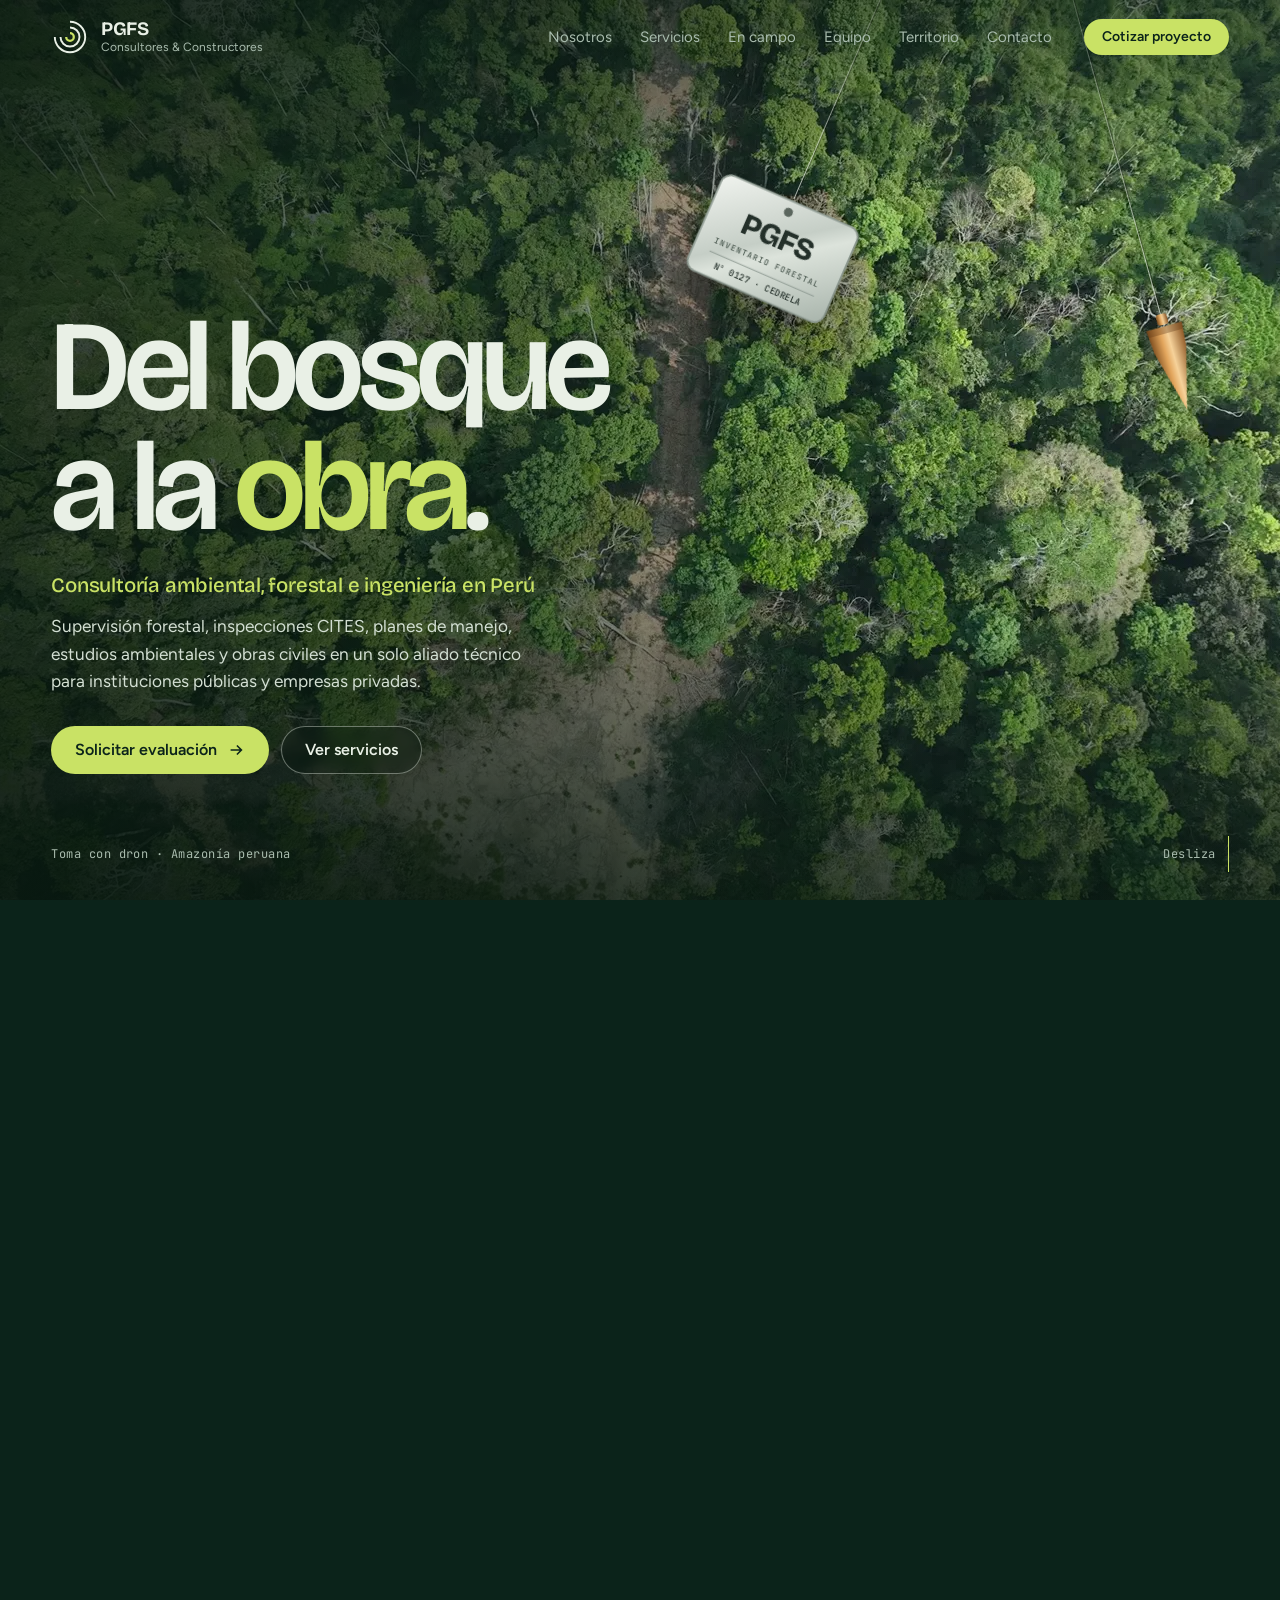
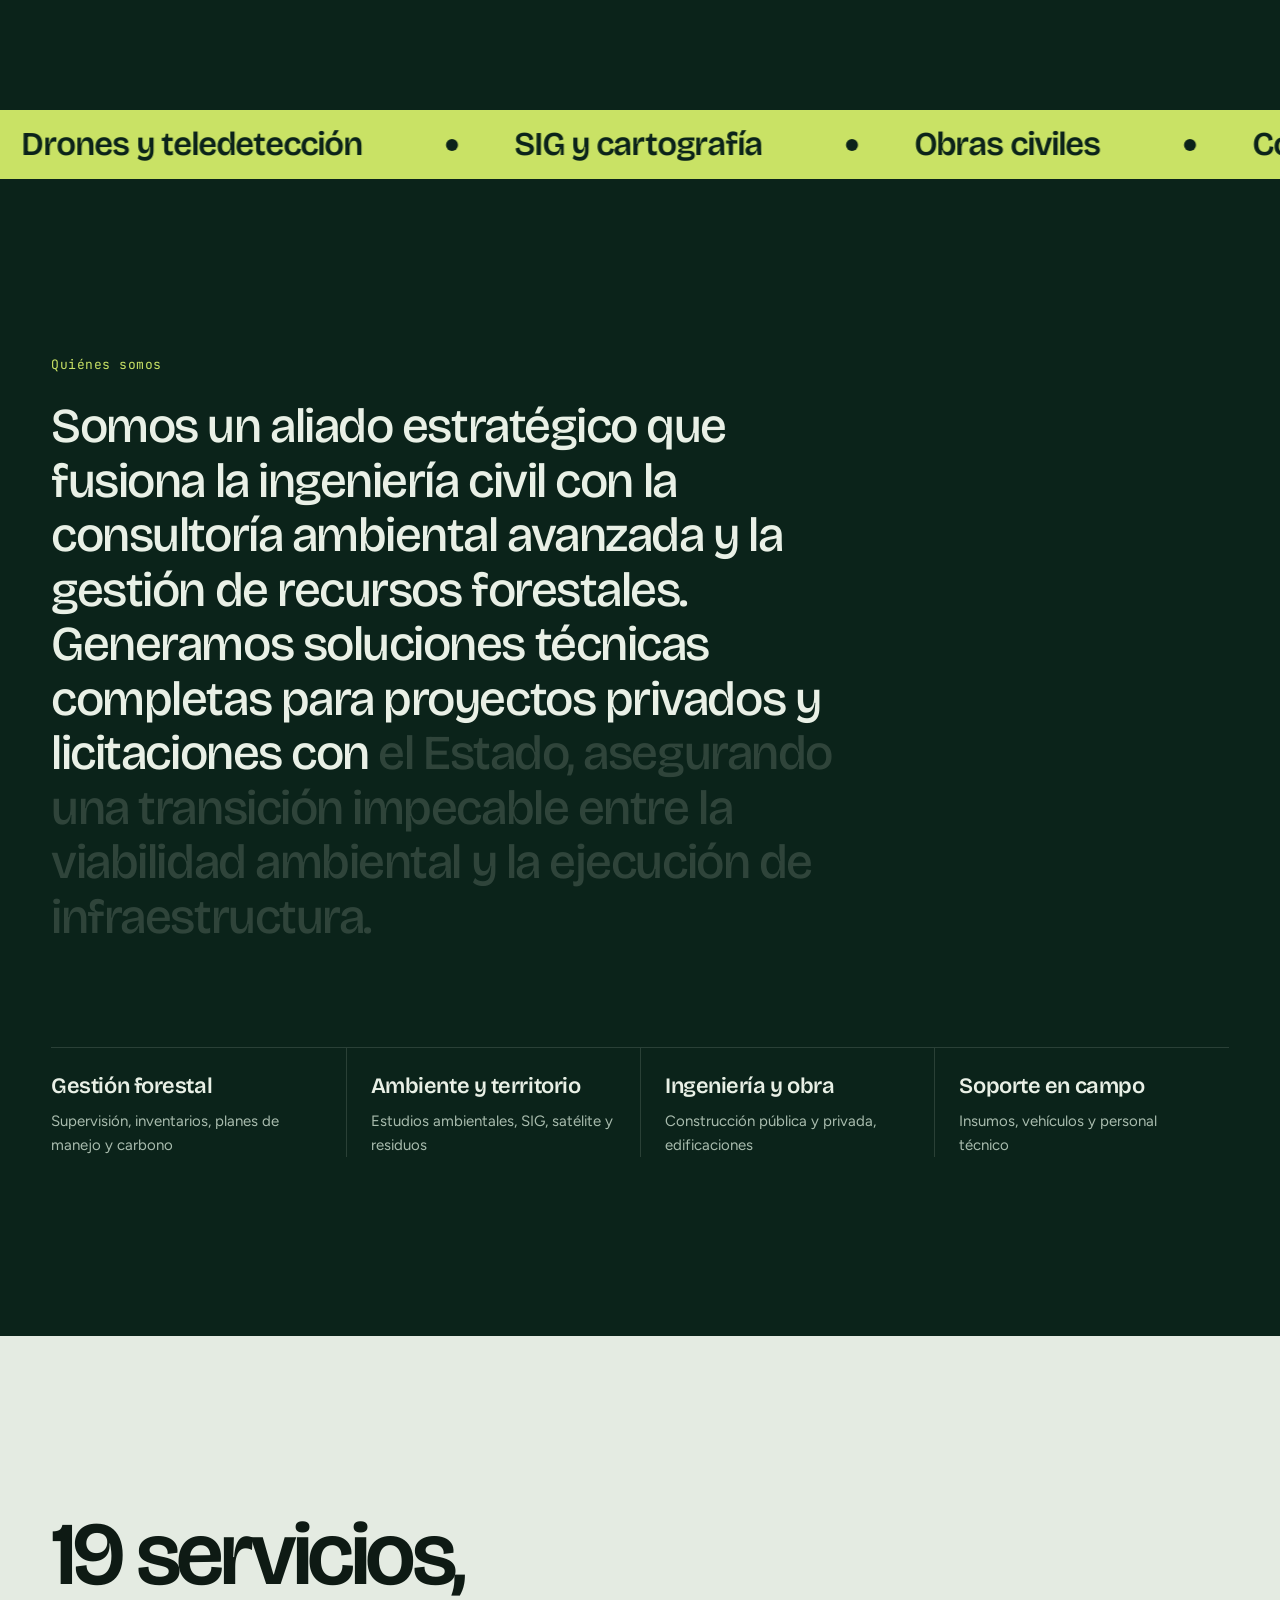
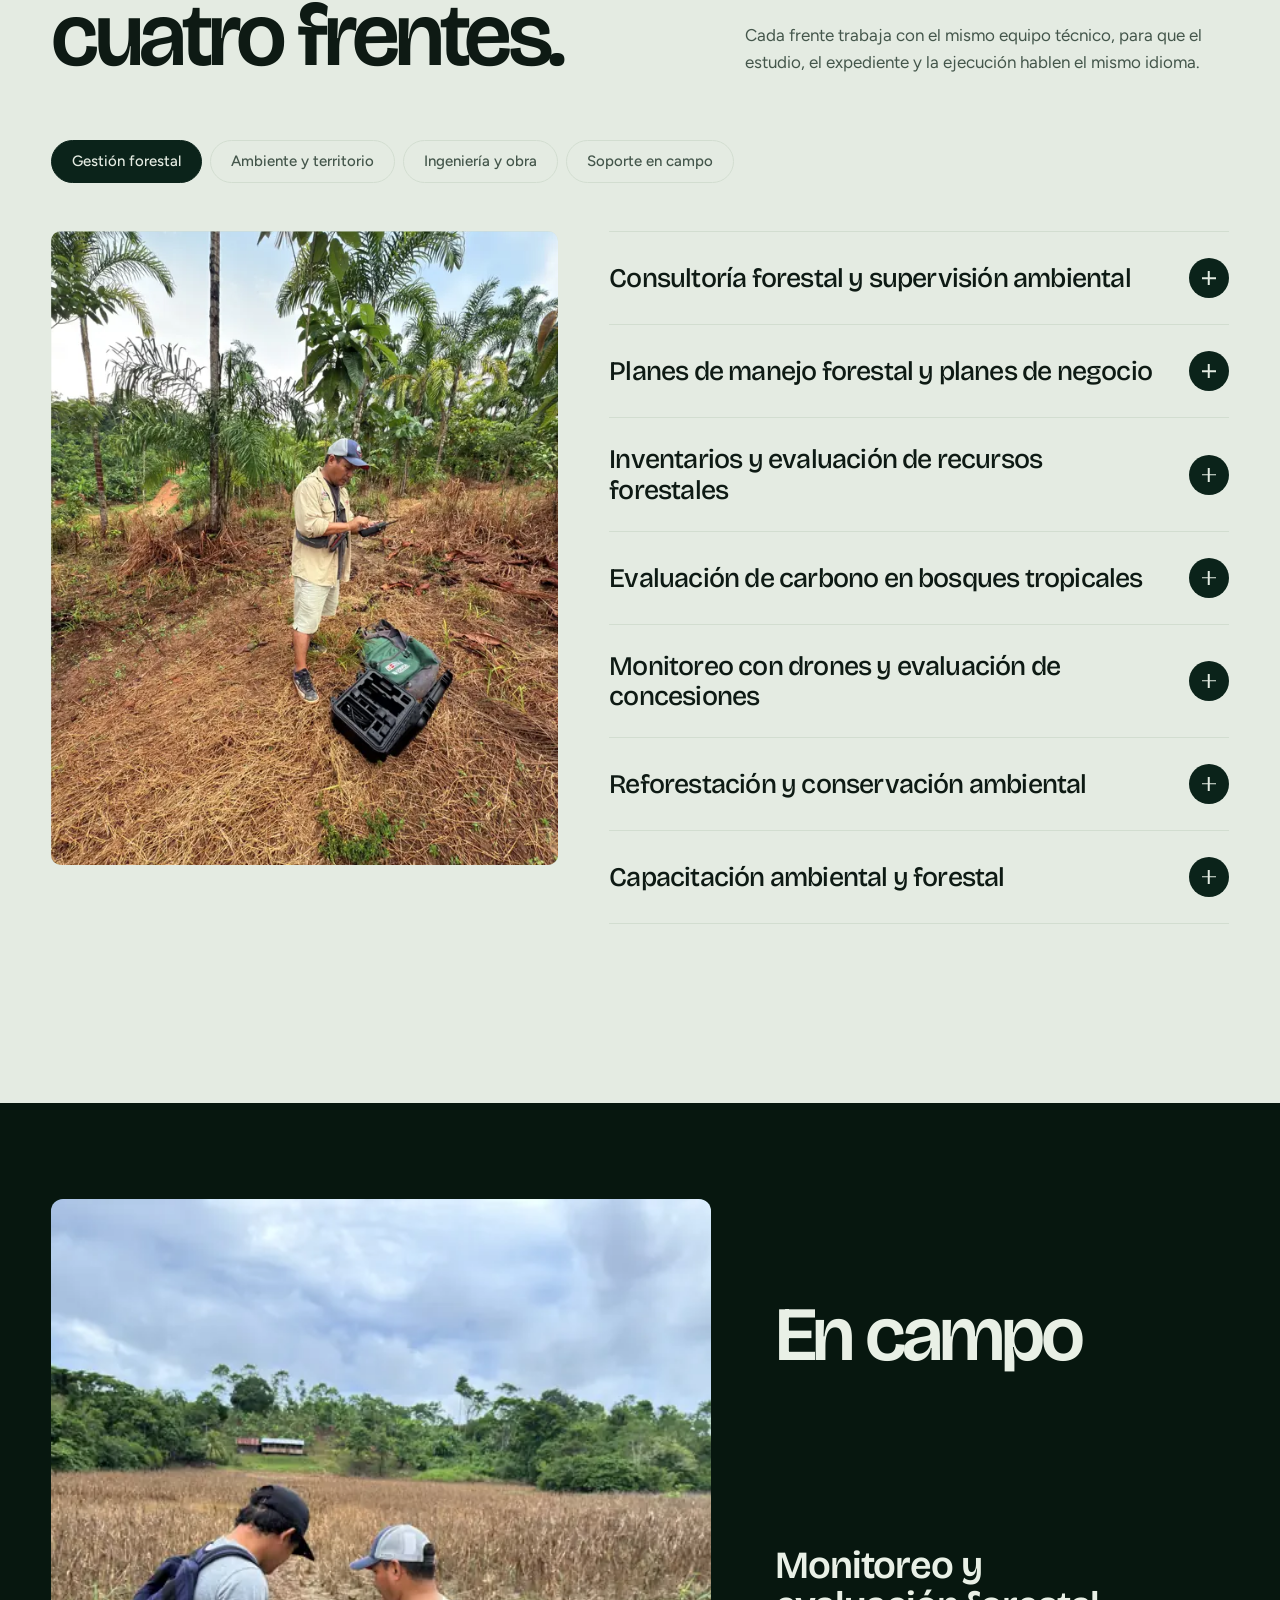
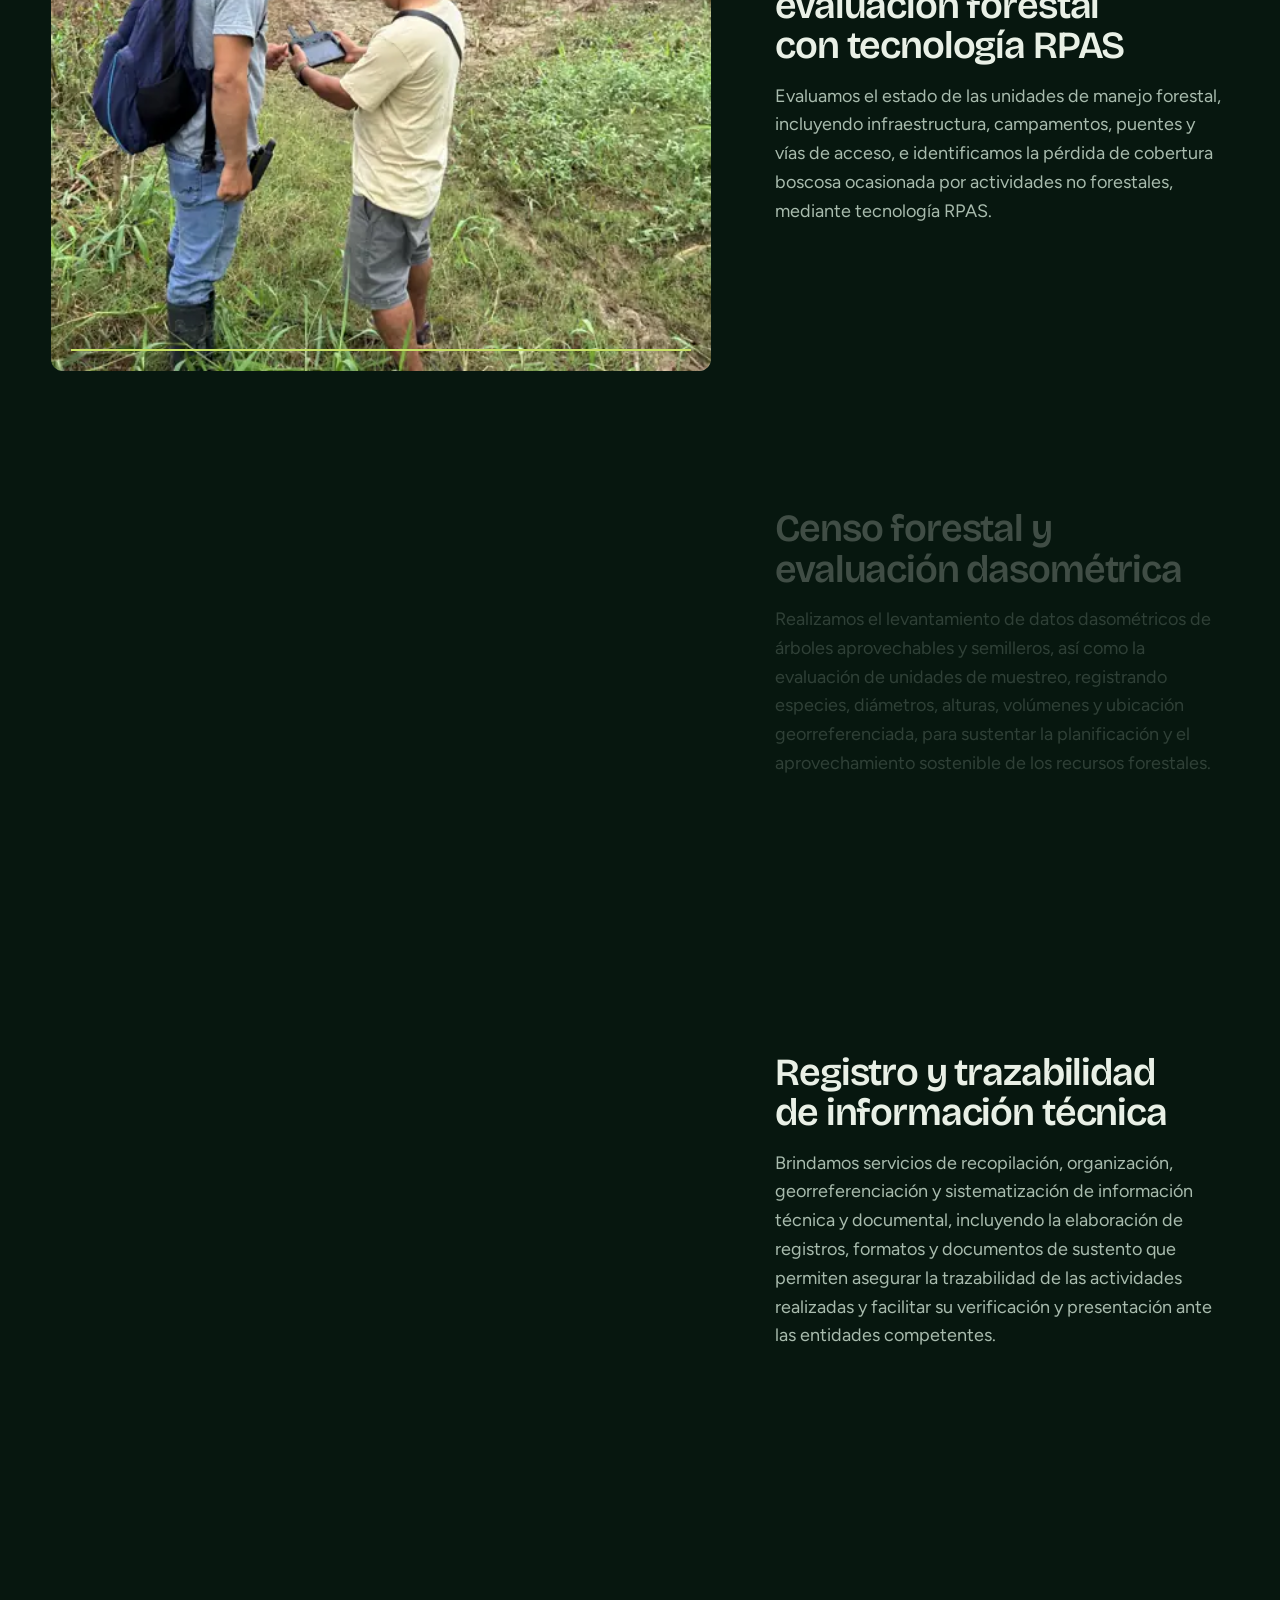
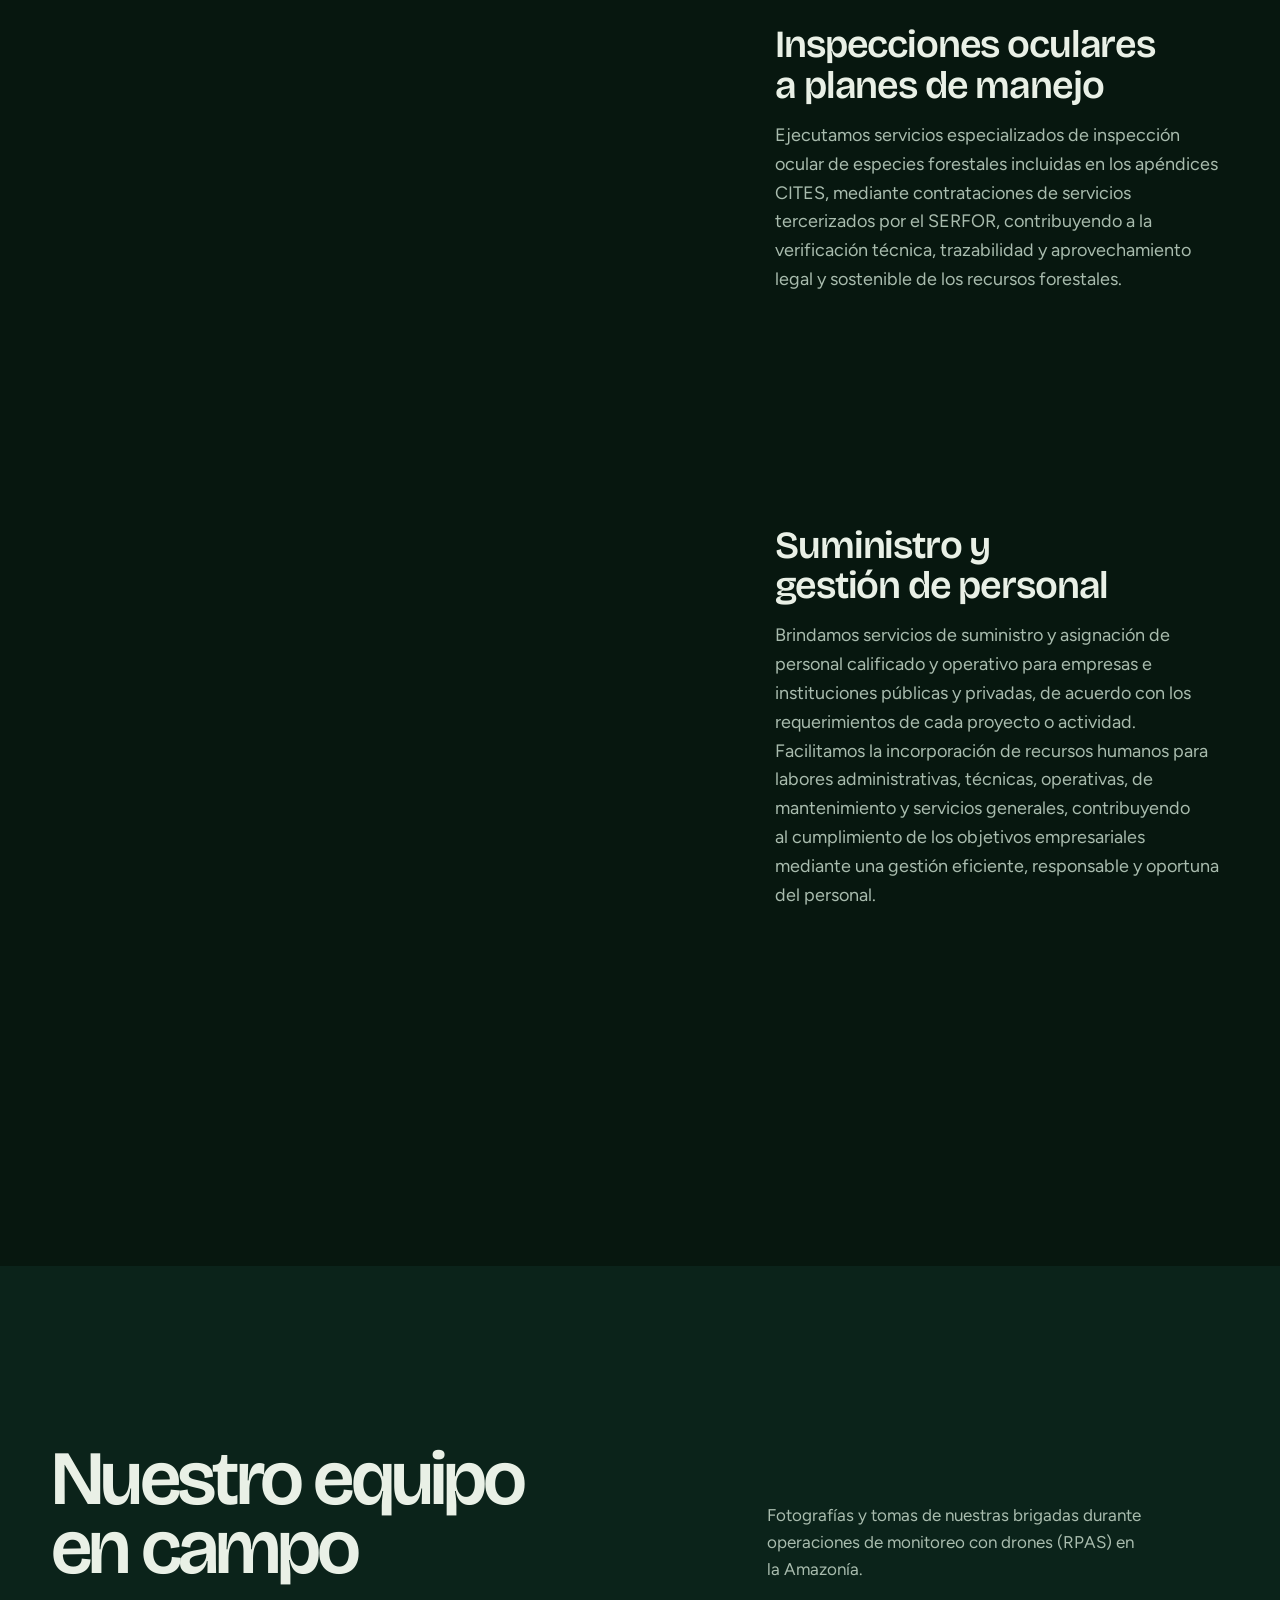
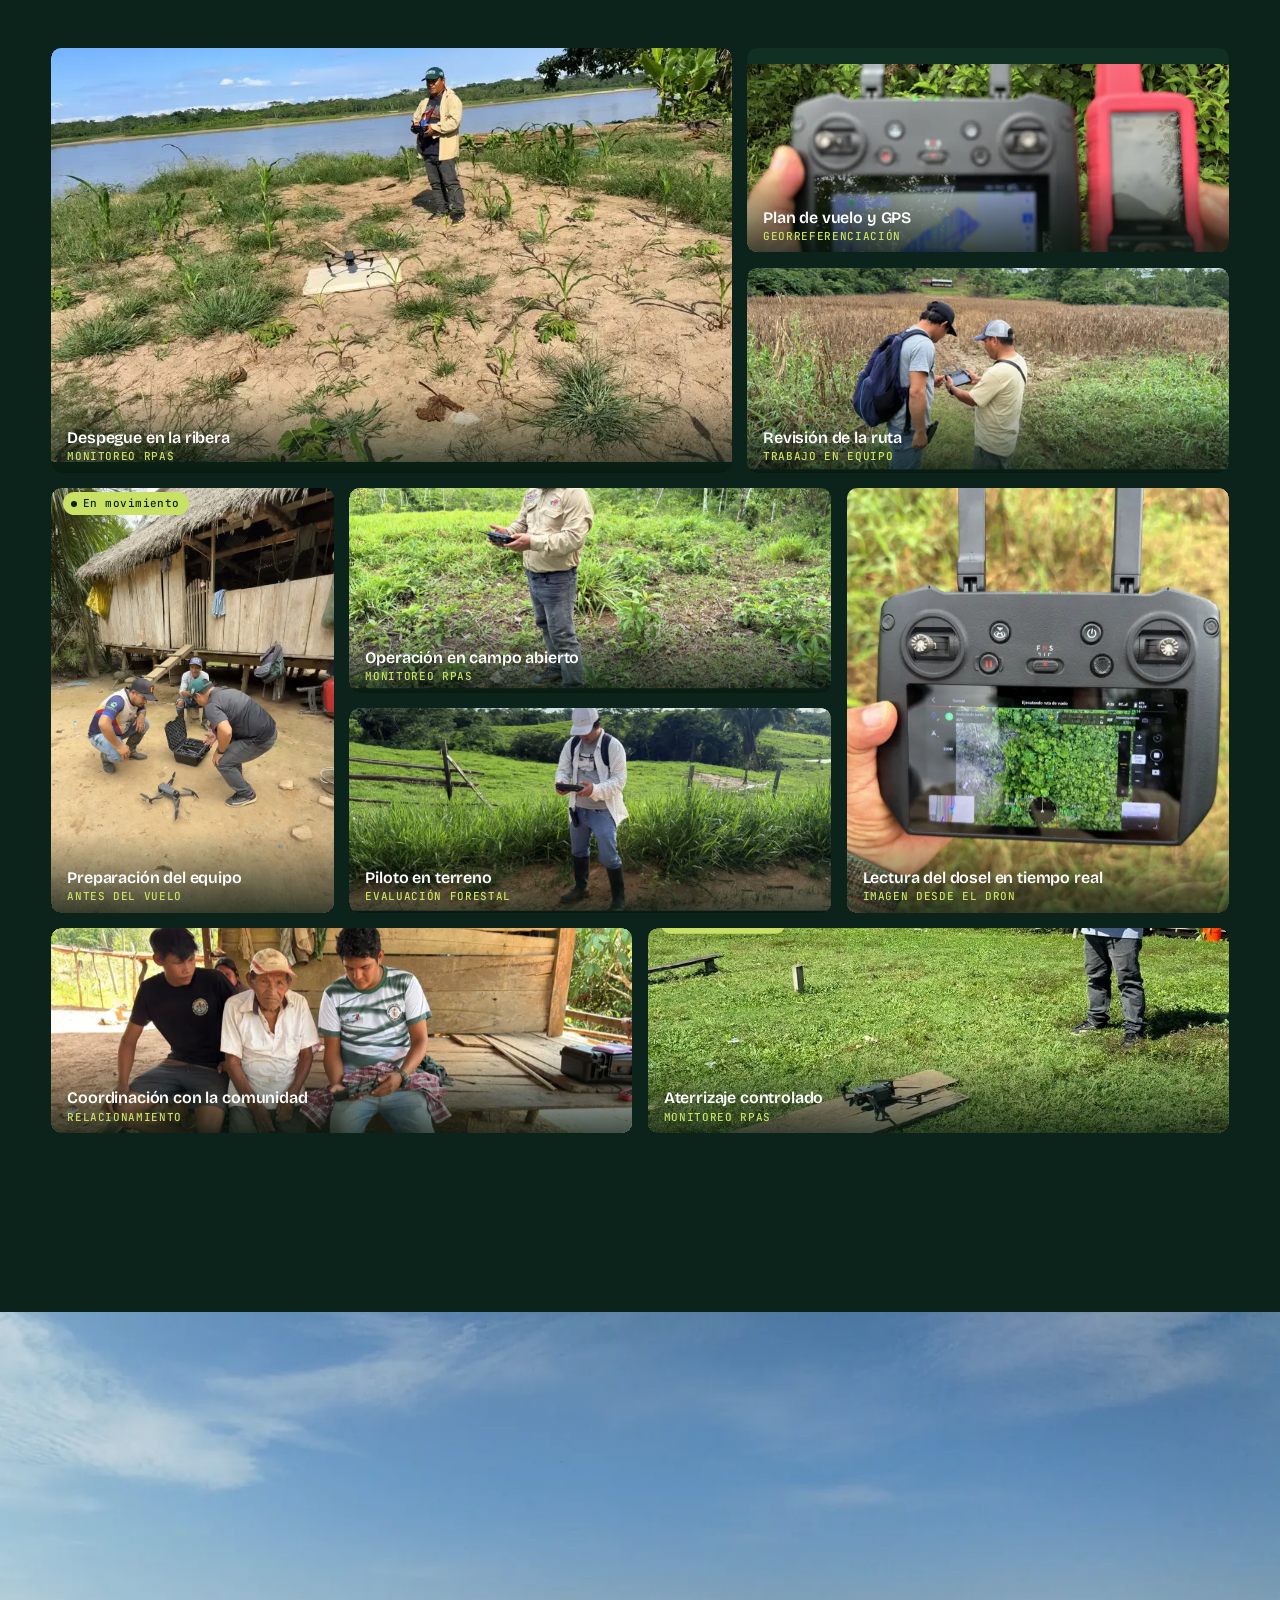
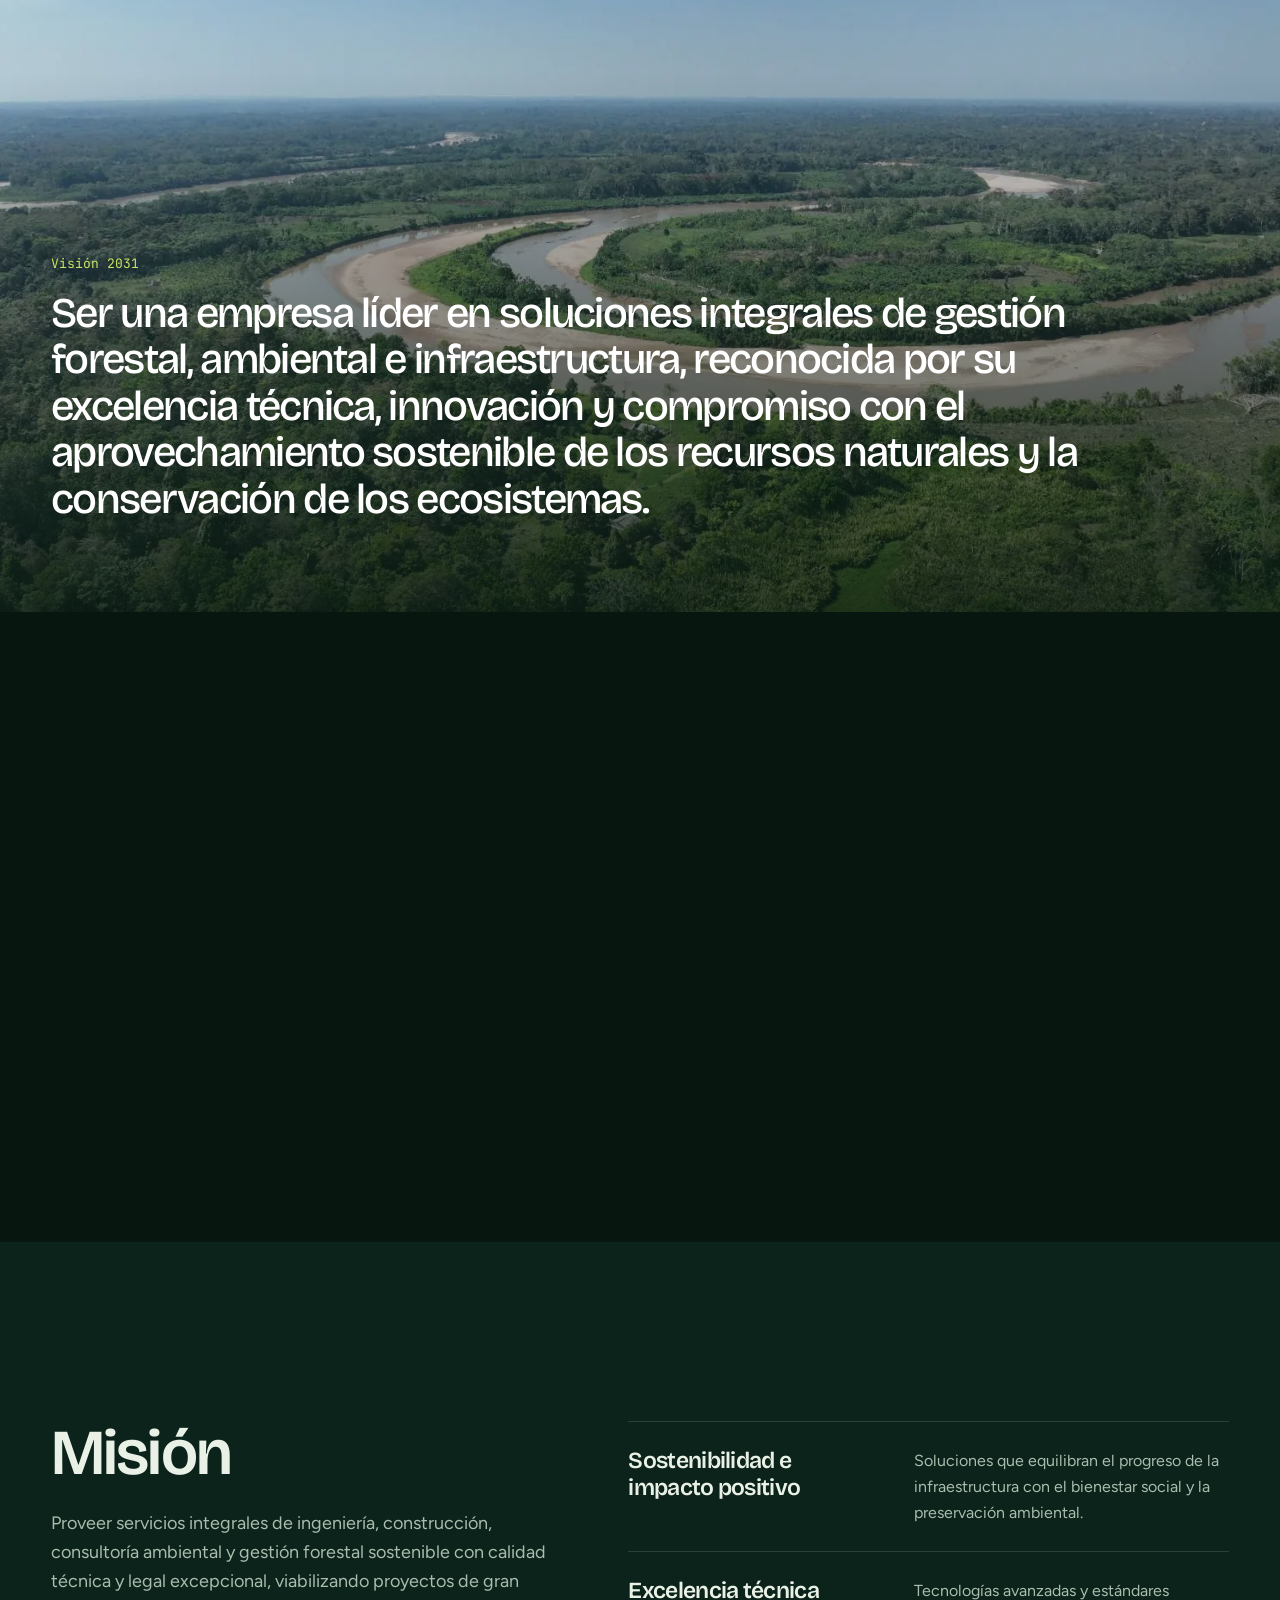
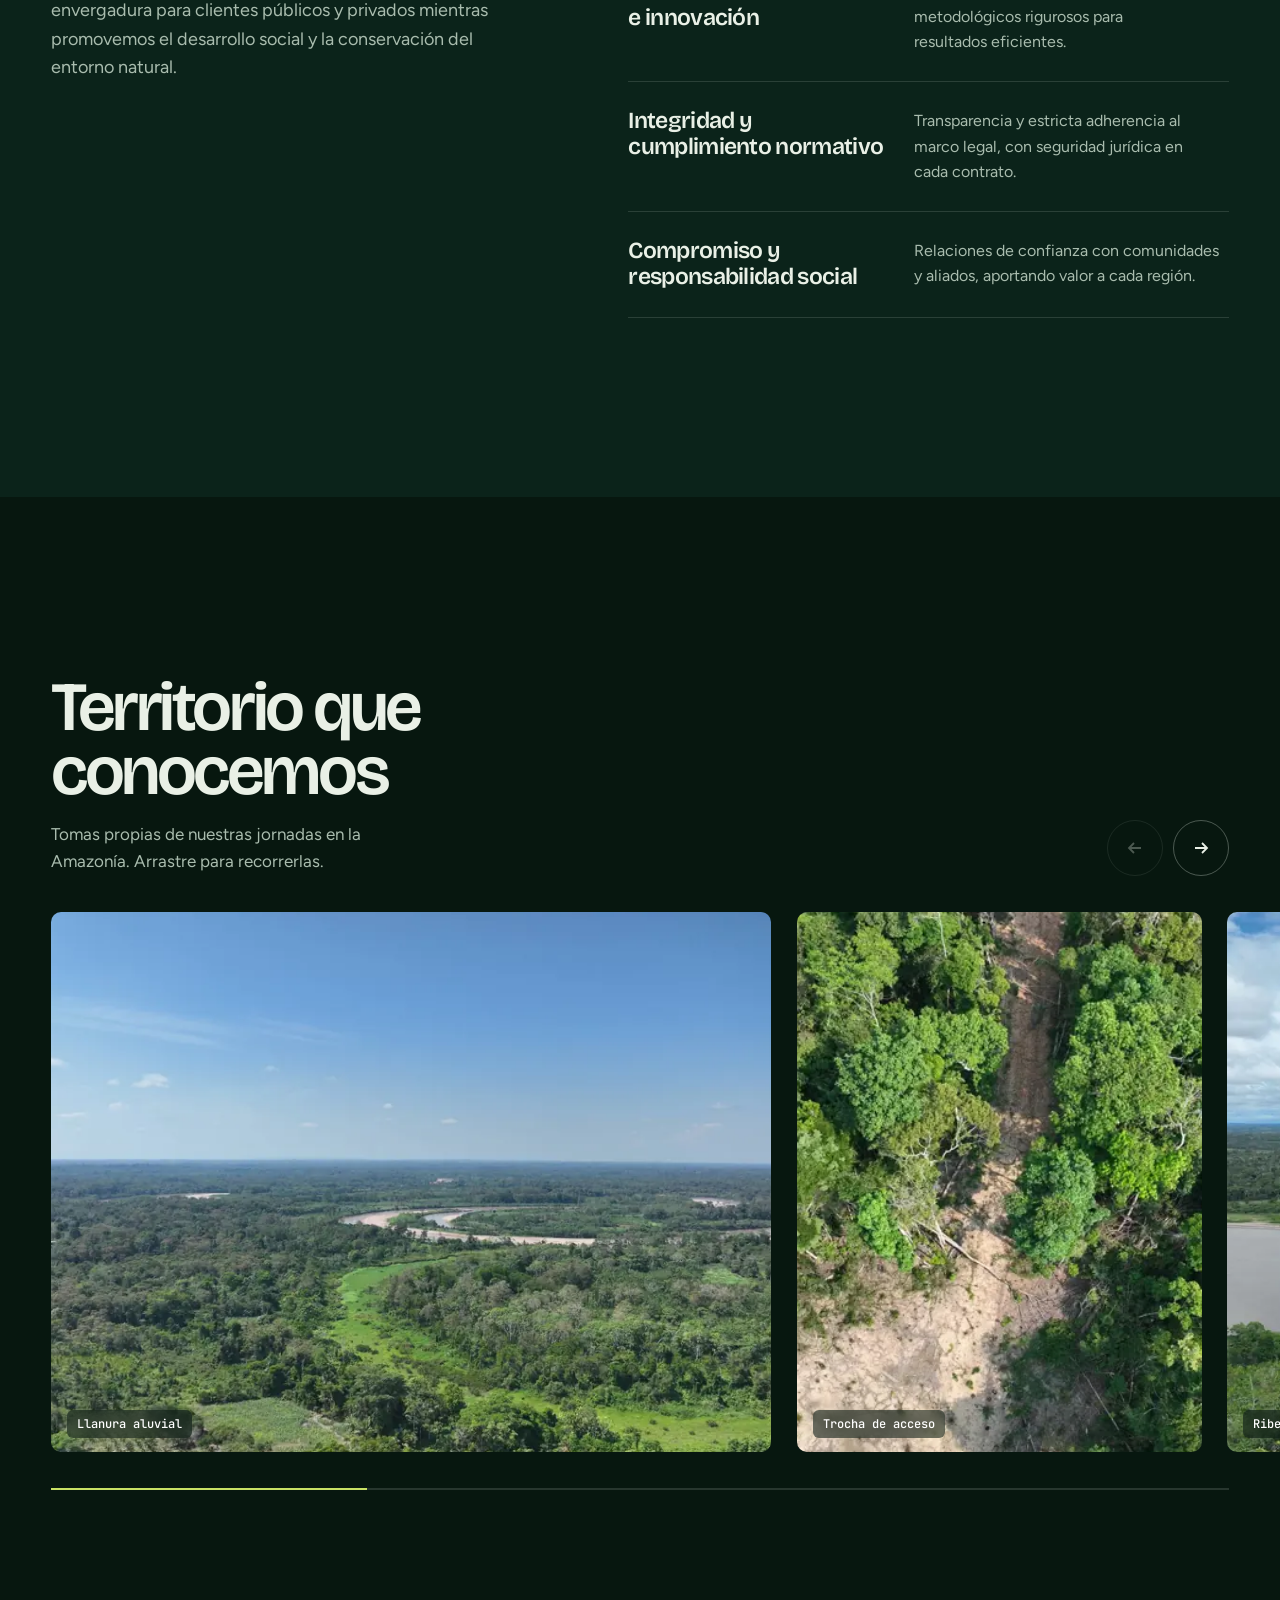
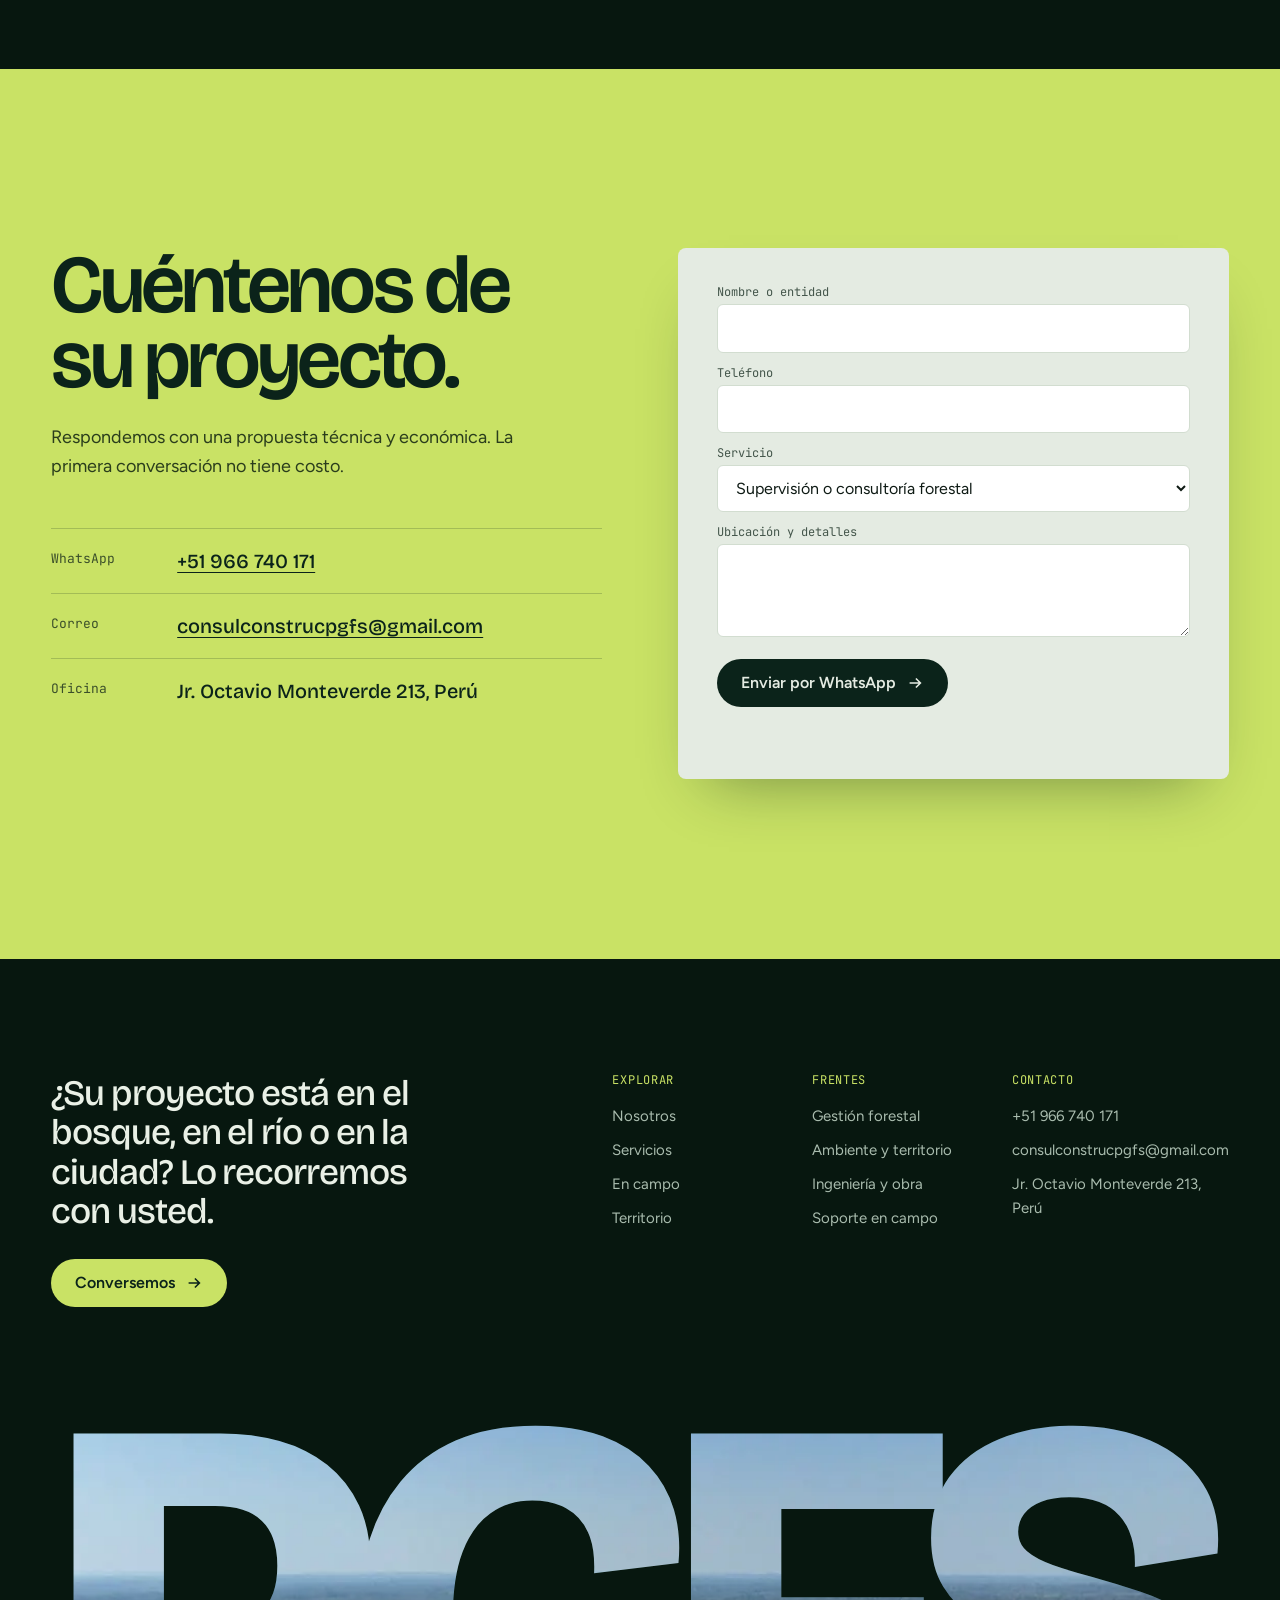
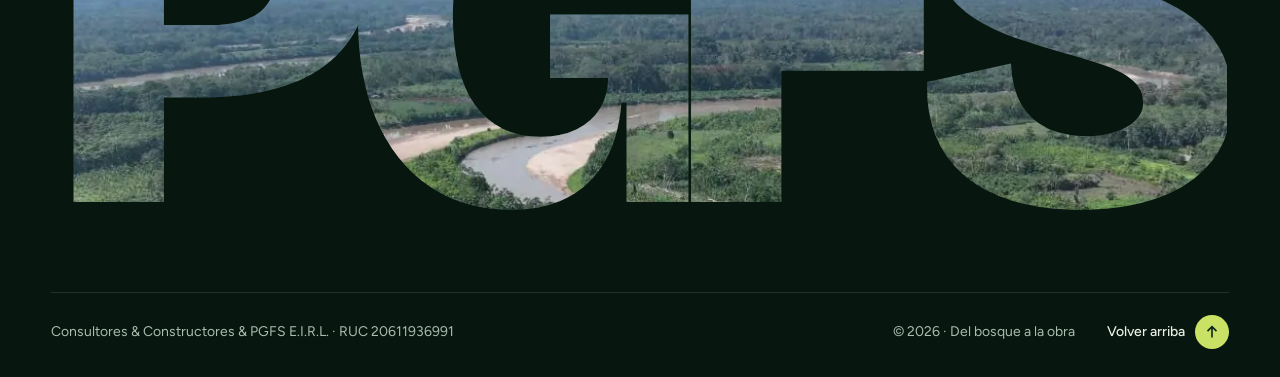
==== index.html @ c3368cc8 "Agregar fotos y clips propios del equipo en un mosaico animado y actualizar el texto de consultoría " ====
<!doctype html>
<html lang="es-PE">
<head>
  <meta charset="utf-8">
  <meta name="viewport" content="width=device-width, initial-scale=1">
  <title>PGFS | Consultoría ambiental, forestal e ingeniería en Perú</title>
  <meta name="description" content="Consultora ambiental y forestal en Perú: supervisión forestal, inspecciones CITES, planes de manejo (PGMF, DEMA), inventarios, carbono, estudios ambientales, SIG y obras civiles.">
  <meta name="keywords" content="consultoría ambiental Perú, consultora forestal, supervisión forestal, inspección CITES, plan de manejo forestal, PGMF, PMFI, DEMA, inventario forestal, evaluación de carbono, estudios ambientales, SST, SIG, cartografía, teledetección, ordenamiento territorial, ZEE, residuos sólidos, reforestación, drones forestales, ingeniería civil, construcción, contrataciones con el Estado, Amazonía, PGFS">
  <meta name="robots" content="index, follow, max-image-preview:large">
  <meta name="google-site-verification" content="9_CexuR1xrkbY27rt5CTObYP_t5blB3HkQOFfKoS4SY">
  <link rel="canonical" href="https://pgfsconsultores.com/">
  <meta name="theme-color" content="#0B231A">
  <link rel="icon" href="icon.svg" type="image/svg+xml">
  <link rel="apple-touch-icon" href="icon-180.png">
  <meta property="og:type" content="website">
  <meta property="og:locale" content="es_PE">
  <meta property="og:site_name" content="PGFS Consultores &amp; Constructores">
  <meta property="og:url" content="https://pgfsconsultores.com/">
  <meta property="og:title" content="PGFS | Consultoría ambiental, forestal e ingeniería en Perú">
  <meta property="og:description" content="Del bosque a la obra: supervisión forestal, CITES, planes de manejo, estudios ambientales, SIG y construcción en un solo aliado técnico.">
  <meta property="og:image" content="https://pgfsconsultores.com/media/og.jpg">
  <meta property="og:image:width" content="1200">
  <meta property="og:image:height" content="630">
  <meta name="twitter:card" content="summary_large_image">
  <script type="application/ld+json">
{
  "@context": "https://schema.org",
  "@type": "ProfessionalService",
  "@id": "https://pgfsconsultores.com/#empresa",
  "name": "PGFS Consultores & Constructores",
  "legalName": "CONSULTORES & CONSTRUCTORES & PGFS E.I.R.L.",
  "taxID": "20611936991",
  "url": "https://pgfsconsultores.com/",
  "logo": "https://pgfsconsultores.com/icon.svg",
  "image": "https://pgfsconsultores.com/media/hero-poster.webp",
  "description": "Consultora ambiental y forestal con área de ingeniería y construcción en el Perú: supervisión forestal, inspecciones CITES, planes de manejo, inventarios, evaluación de carbono, estudios ambientales, SIG, obras civiles y contrataciones con el Estado.",
  "slogan": "Del bosque a la obra",
  "areaServed": {
    "@type": "Country",
    "name": "Perú"
  },
  "knowsAbout": [
    "Consultoría ambiental",
    "Gestión forestal",
    "Supervisión forestal",
    "CITES",
    "Inventario forestal",
    "Plan de manejo forestal",
    "Carbono forestal",
    "Teledetección",
    "SIG",
    "Ordenamiento territorial",
    "Residuos sólidos",
    "Ingeniería civil",
    "Construcción",
    "Contrataciones del Estado",
    "Amazonía peruana"
  ],
  "hasOfferCatalog": {
    "@type": "OfferCatalog",
    "name": "Servicios",
    "itemListElement": [
      {
        "@type": "Offer",
        "itemOffered": {
          "@type": "Service",
          "name": "Consultoría forestal y supervisión ambiental"
        }
      },
      {
        "@type": "Offer",
        "itemOffered": {
          "@type": "Service",
          "name": "Inspecciones CITES de especies forestales"
        }
      },
      {
        "@type": "Offer",
        "itemOffered": {
          "@type": "Service",
          "name": "Planes de manejo forestal (PGMF, PMFI, PO, DEMA) y planes de negocio"
        }
      },
      {
        "@type": "Offer",
        "itemOffered": {
          "@type": "Service",
          "name": "Inventarios y evaluación de recursos forestales"
        }
      },
      {
        "@type": "Offer",
        "itemOffered": {
          "@type": "Service",
          "name": "Evaluación de carbono en bosques tropicales"
        }
      },
      {
        "@type": "Offer",
        "itemOffered": {
          "@type": "Service",
          "name": "Monitoreo con drones y evaluación de concesiones"
        }
      },
      {
        "@type": "Offer",
        "itemOffered": {
          "@type": "Service",
          "name": "Reforestación y conservación ambiental"
        }
      },
      {
        "@type": "Offer",
        "itemOffered": {
          "@type": "Service",
          "name": "Capacitación ambiental y forestal"
        }
      },
      {
        "@type": "Offer",
        "itemOffered": {
          "@type": "Service",
          "name": "Estudios ambientales, SST y responsabilidad social"
        }
      },
      {
        "@type": "Offer",
        "itemOffered": {
          "@type": "Service",
          "name": "Ordenamiento territorial y estudios geográficos"
        }
      },
      {
        "@type": "Offer",
        "itemOffered": {
          "@type": "Service",
          "name": "Sistemas de Información Geográfica (SIG) y cartografía"
        }
      },
      {
        "@type": "Offer",
        "itemOffered": {
          "@type": "Service",
          "name": "Tecnología satelital y monitoreo de cobertura boscosa"
        }
      },
      {
        "@type": "Offer",
        "itemOffered": {
          "@type": "Service",
          "name": "Gestión integral de residuos sólidos"
        }
      },
      {
        "@type": "Offer",
        "itemOffered": {
          "@type": "Service",
          "name": "Ingeniería, construcción y obras civiles"
        }
      },
      {
        "@type": "Offer",
        "itemOffered": {
          "@type": "Service",
          "name": "Contrataciones con el Estado y obras privadas"
        }
      },
      {
        "@type": "Offer",
        "itemOffered": {
          "@type": "Service",
          "name": "Edificaciones comerciales, residenciales e institucionales"
        }
      },
      {
        "@type": "Offer",
        "itemOffered": {
          "@type": "Service",
          "name": "Infraestructura deportiva y recreacional"
        }
      },
      {
        "@type": "Offer",
        "itemOffered": {
          "@type": "Service",
          "name": "Provisión de personal y soporte operativo de campo"
        }
      },
      {
        "@type": "Offer",
        "itemOffered": {
          "@type": "Service",
          "name": "Suministro de insumos agrícolas y forestales"
        }
      },
      {
        "@type": "Offer",
        "itemOffered": {
          "@type": "Service",
          "name": "Alquiler de vehículos y logística corporativa"
        }
      }
    ]
  },
  "telephone": "+51 966 740 171",
  "email": "consulconstrucpgfs@gmail.com",
  "address": {
    "@type": "PostalAddress",
    "streetAddress": "Jr. Octavio Monteverde 213",
    "addressCountry": "PE"
  },
  "contactPoint": {
    "@type": "ContactPoint",
    "telephone": "+51 966 740 171",
    "contactType": "customer service",
    "availableLanguage": "Spanish"
  }
}
  </script>
  <link rel="preconnect" href="https://fonts.googleapis.com">
  <link rel="preconnect" href="https://fonts.gstatic.com" crossorigin>
  <link href="https://fonts.googleapis.com/css2?family=Bricolage+Grotesque:opsz,wght@12..96,300..800&family=Figtree:wght@400;500;600&family=JetBrains+Mono:wght@400;500&display=swap" rel="stylesheet">
  <link rel="preload" as="image" href="media/hero-poster.webp">
  <link rel="stylesheet" href="styles.css?v=202610261807">
  <!-- Google Analytics: pegar aquí el ID de medición (G-XXXXXXXXXX). Vacío = desactivado -->
  <script>
    (function () {
      var GA_ID = 'G-L6H3SCTMCJ';
      if (!GA_ID) return;
      var s = document.createElement('script');
      s.async = true;
      s.src = 'https://www.googletagmanager.com/gtag/js?id=' + GA_ID;
      document.head.appendChild(s);
      window.dataLayer = window.dataLayer || [];
      window.gtag = function () { dataLayer.push(arguments); };
      gtag('js', new Date());
      gtag('config', GA_ID);
    })();
  </script>
</head>
<body class="is-loading">

  <!-- Carga: los anillos del tronco crecen con el progreso real -->
  <div class="loader" id="loader" aria-hidden="true">
    <div class="loader__stage">
      <svg class="loader__rings" viewBox="-110 -110 220 220" id="rings"></svg>
    </div>
    <p class="loader__caption">Leyendo el territorio</p>
    <div class="loader__meta">
      <span class="loader__brand">PGFS</span>
      <span class="loader__count"><span id="count">0</span><small>%</small></span>
    </div>
  </div>


  <header class="nav" id="nav">
    <a class="nav__logo" href="#inicio" aria-label="PGFS, inicio">
      <svg viewBox="0 0 40 40" aria-hidden="true">
        <path d="M20 4c8.8 0 16 7.2 16 16s-7.2 16-16 16S4 28.8 4 20" fill="none" stroke="currentColor" stroke-width="2"/>
        <path d="M20 10c5.5 0 10 4.5 10 10s-4.5 10-10 10-10-4.5-10-10" fill="none" stroke="currentColor" stroke-width="2"/>
        <path d="M20 16a4 4 0 1 1-4 4" fill="none" stroke="var(--lichen)" stroke-width="2.4"/>
      </svg>
      <span><strong>PGFS</strong><em>Consultores &amp; Constructores</em></span>
    </a>
    <nav class="nav__links" aria-label="Principal">
      <a href="#nosotros">Nosotros</a>
      <a href="#servicios">Servicios</a>
      <a href="#campo">En campo</a>
      <a href="#equipo">Equipo</a>
      <a href="#territorio">Territorio</a>
      <a href="#contacto">Contacto</a>
    </nav>
    <a class="btn btn--small" href="#contacto">Cotizar proyecto</a>
    <button class="nav__burger" id="burger" aria-label="Abrir menú" aria-expanded="false"><span></span><span></span></button>
  </header>

  <main>
    <!-- HERO: video de dron que se recoge en un marco al bajar -->
    <section class="hero" id="inicio">
      <div class="hero__sticky">
        <div class="hero__frame" id="heroFrame">
          <video class="hero__video" id="heroVideo" muted loop playsinline preload="auto" poster="media/hero-poster.webp"
                 data-src-desktop="media/hero-720.mp4" data-src-mobile="media/hero-mobile.mp4"></video>
          <div class="hero__veil"></div>
        </div>

        <div class="mobile" id="mobile" aria-hidden="true">
          <div class="branch" aria-hidden="true"></div>

          <div class="hanger" data-x="0.6" data-y="0" data-len="1.35" style="--w: clamp(120px, 12vw, 170px)">
            <i class="string"></i>
            <div class="piece">
              <svg viewBox="0 0 170 120">
                <defs>
                  <linearGradient id="alu" x1="0" y1="0" x2="1" y2="1">
                    <stop offset="0" stop-color="#F1F4EF"/><stop offset="0.45" stop-color="#C5CEC6"/><stop offset="0.55" stop-color="#DCE3DB"/><stop offset="1" stop-color="#A7B3AA"/>
                  </linearGradient>
                </defs>
                <rect x="3" y="3" width="164" height="114" rx="12" fill="url(#alu)" stroke="#8C988F" stroke-width="2"/>
                <circle cx="85" cy="16" r="5" fill="#5B665E"/>
                <text x="85" y="58" text-anchor="middle" class="tag-brand">PGFS</text>
                <text x="85" y="80" text-anchor="middle" class="tag-small">INVENTARIO FORESTAL</text>
                <line x1="22" y1="90" x2="148" y2="90" stroke="#8C988F" stroke-width="1"/>
                <text x="85" y="106" text-anchor="middle" class="tag-num">Nº 0127 · CEDRELA</text>
              </svg>
            </div>
          </div>
          <div class="hanger" data-x="0.78" data-y="0" data-len="1.95" style="--w: clamp(40px, 4vw, 56px)">
            <i class="string"></i>
            <div class="piece">
              <svg viewBox="0 0 56 110">
                <defs>
                  <linearGradient id="brass" x1="0" y1="0" x2="1" y2="0">
                    <stop offset="0" stop-color="#7A4A1C"/><stop offset="0.35" stop-color="#E2A55C"/><stop offset="0.55" stop-color="#F6D29A"/><stop offset="1" stop-color="#8A5422"/>
                  </linearGradient>
                </defs>
                <rect x="22" y="0" width="12" height="12" rx="3" fill="url(#brass)"/>
                <path d="M8 14 H48 L46 40 L28 108 L10 40 Z" fill="url(#brass)"/>
                <path d="M8 14 H48 L47 22 H9 Z" fill="#5E3714" opacity=".35"/>
              </svg>
            </div>
          </div>
        </div>

        <div class="hero__inner" id="heroInner">
          <h1 class="hero__title">
            <span class="line"><span>Del bosque</span></span>
            <span class="line"><span>a la <em>obra</em>.</span></span>
            <span class="hero__sub reveal-hero">Consultoría ambiental, forestal e ingeniería en Perú</span>
          </h1>
          <p class="hero__lead reveal-hero">Supervisión forestal, inspecciones CITES, planes de manejo, estudios ambientales y obras civiles en un solo aliado técnico para instituciones públicas y empresas privadas.</p>
          <div class="hero__actions reveal-hero">
            <a class="btn" href="#contacto">Solicitar evaluación
              <svg viewBox="0 0 20 20" aria-hidden="true"><path d="M4 10h12M11 5l5 5-5 5" fill="none" stroke="currentColor" stroke-width="1.8"/></svg>
            </a>
            <a class="btn btn--ghost" href="#servicios">Ver servicios</a>
          </div>
        </div>

        <div class="hero__foot reveal-hero" aria-hidden="true">
          <span>Toma con dron · Amazonía peruana</span>
          <span class="hero__scrollhint">Desliza<i></i></span>
        </div>
      </div>
    </section>

    <!-- Franja en movimiento: su velocidad responde al scroll -->
    <div class="ticker" aria-hidden="true">
      <div class="ticker__track" id="ticker">
        <span>Supervisión forestal</span><span>Inspecciones CITES</span><span>Inventarios forestales</span><span>Planes de manejo</span><span>Carbono en bosques tropicales</span><span>Drones y teledetección</span><span>SIG y cartografía</span><span>Obras civiles</span><span>Contrataciones con el Estado</span>
      </div>
    </div>

    <!-- Quiénes somos: el texto se ilumina palabra por palabra -->
    <section class="about" id="nosotros">
      <p class="about__label">Quiénes somos</p>
      <p class="about__text" id="aboutText">Somos un aliado estratégico que fusiona la ingeniería civil con la consultoría ambiental avanzada y la gestión de recursos forestales. Generamos soluciones técnicas completas para proyectos privados y licitaciones con el Estado, asegurando una transición impecable entre la viabilidad ambiental y la ejecución de infraestructura.</p>
      <div class="about__fronts">
        <div class="front reveal"><b>Gestión forestal</b><span>Supervisión, inventarios, planes de manejo y carbono</span></div>
        <div class="front reveal"><b>Ambiente y territorio</b><span>Estudios ambientales, SIG, satélite y residuos</span></div>
        <div class="front reveal"><b>Ingeniería y obra</b><span>Construcción pública y privada, edificaciones</span></div>
        <div class="front reveal"><b>Soporte en campo</b><span>Insumos, vehículos y personal técnico</span></div>
      </div>
    </section>

    <!-- Servicios por frente -->
    <section class="services" id="servicios">
      <div class="services__head">
        <h2 class="reveal">19 servicios,<br>cuatro frentes.</h2>
        <p class="reveal">Cada frente trabaja con el mismo equipo técnico, para que el estudio, el expediente y la ejecución hablen el mismo idioma.</p>
      </div>

      <div class="tabs" role="tablist" aria-label="Frentes de servicio">
        <button class="tab is-active" role="tab" aria-selected="true" data-tab="0">Gestión forestal</button>
        <button class="tab" role="tab" aria-selected="false" data-tab="1">Ambiente y territorio</button>
        <button class="tab" role="tab" aria-selected="false" data-tab="2">Ingeniería y obra</button>
        <button class="tab" role="tab" aria-selected="false" data-tab="3">Soporte en campo</button>
      </div>

      <div class="svc-wrap">
        <div class="svc-media" aria-hidden="true">
          <img class="is-active" src="media/img/eq-maleta-1600.webp" srcset="media/img/eq-maleta-800.webp 800w, media/img/eq-maleta-1600.webp 1600w" sizes="(max-width: 900px) 100vw, 45vw" alt="" loading="lazy">
          <img src="media/img/eq-dosel-1600.webp" srcset="media/img/eq-dosel-800.webp 800w, media/img/eq-dosel-1600.webp 1600w" sizes="(max-width: 900px) 100vw, 45vw" alt="" loading="lazy">
          <img src="https://images.unsplash.com/photo-1590069261209-f8e9b8642343?w=1400&q=70&auto=format&fit=crop" alt="" loading="lazy">
          <img src="media/img/eq-comunidad-1600.webp" srcset="media/img/eq-comunidad-800.webp 800w, media/img/eq-comunidad-1600.webp 1600w" sizes="(max-width: 900px) 100vw, 45vw" alt="" loading="lazy">
        </div>

        <div class="svc-panels">
          <ul class="svc is-active" data-panel="0">
            <li class="svc__item"><button class="svc__row" aria-expanded="false"><span class="svc__title">Consultoría forestal y supervisión ambiental</span><span class="svc__plus" aria-hidden="true"></span></button>
              <div class="svc__panel"><div><p>Brindamos servicios de consultoría y asistencia técnica especializada en la elaboración, revisión y seguimiento de planes de manejo forestal, auditorías quinquenales y monitoreo de títulos habilitantes, incluidos los contratos de cesión en uso para sistemas agroforestales (CUSAF). Asimismo, realizamos inspecciones oculares de especies forestales incluidas en los apéndices CITES, así como evaluaciones técnicas y actividades de campo orientadas a verificar información, documentar resultados y fortalecer la trazabilidad de los recursos forestales, promoviendo su aprovechamiento sostenible y el cumplimiento de la normativa vigente.</p></div></div></li>
            <li class="svc__item"><button class="svc__row" aria-expanded="false"><span class="svc__title">Planes de manejo forestal y planes de negocio</span><span class="svc__plus" aria-hidden="true"></span></button>
              <div class="svc__panel"><div><p>Formulación de PGMF, PMFI, Planes Operativos (PO) y DEMA. Planes de negocio para concesionarios, comunidades nativas y campesinas, predios privados y organizaciones productivas, orientados al aprovechamiento sostenible y al acceso a financiamiento.</p></div></div></li>
            <li class="svc__item"><button class="svc__row" aria-expanded="false"><span class="svc__title">Inventarios y evaluación de recursos forestales</span><span class="svc__plus" aria-hidden="true"></span></button>
              <div class="svc__panel"><div><p>Realizamos inventarios forestales de alta precisión en áreas comprendidas dentro y fuera de títulos habilitantes, generando información técnica confiable para la formulación de planes de manejo forestal, la evaluación de recursos forestales y la planificación de su aprovechamiento sostenible.</p></div></div></li>
            <li class="svc__item"><button class="svc__row" aria-expanded="false"><span class="svc__title">Evaluación de carbono en bosques tropicales</span><span class="svc__plus" aria-hidden="true"></span></button>
              <div class="svc__panel"><div><p>Evaluaciones técnicas y cuantificación de las existencias de carbono en bosques tropicales, abriendo oportunidades en el mercado de mitigación ambiental.</p></div></div></li>
            <li class="svc__item"><button class="svc__row" aria-expanded="false"><span class="svc__title">Monitoreo con drones y evaluación de concesiones</span><span class="svc__plus" aria-hidden="true"></span></button>
              <div class="svc__panel"><div><p>Realizamos evaluaciones técnicas de concesiones forestales con fines de conservación, ecoturismo y aprovechamiento maderable, mediante el uso de drones (RPA) y el procesamiento de imágenes satelitales, para monitorear y evaluar de manera eficiente y precisa el estado de conservación del bosque, los cambios en la cobertura forestal y las posibles afectaciones a los recursos forestales.</p></div></div></li>
            <li class="svc__item"><button class="svc__row" aria-expanded="false"><span class="svc__title">Reforestación y conservación ambiental</span><span class="svc__plus" aria-hidden="true"></span></button>
              <div class="svc__panel"><div><p>Desarrollamos proyectos de forestación, reforestación y restauración de áreas degradadas, mediante soluciones técnicas adaptadas a las condiciones ambientales de cada territorio, priorizando el uso de especies nativas y prácticas amigables con el bosque. Asimismo, realizamos evaluaciones de impacto ambiental de proyectos de infraestructura y proponemos medidas para prevenir, mitigar y recuperar las áreas afectadas, contribuyendo a la conservación de la biodiversidad y al equilibrio de los ecosistemas forestales.</p></div></div></li>
            <li class="svc__item"><button class="svc__row" aria-expanded="false"><span class="svc__title">Capacitación ambiental y forestal</span><span class="svc__plus" aria-hidden="true"></span></button>
              <div class="svc__panel"><div><p>Programas de capacitación técnica en gestión ambiental y aprovechamiento forestal para concesionarios, comunidades nativas y campesinas, titulares de predios, estudiantes y demás actores del sector.</p></div></div></li>
          </ul>

          <ul class="svc" data-panel="1">
            <li class="svc__item"><button class="svc__row" aria-expanded="false"><span class="svc__title">Estudios ambientales, SST y responsabilidad social</span><span class="svc__plus" aria-hidden="true"></span></button>
              <div class="svc__panel"><div><p>Estudios técnicos en medio ambiente, seguridad y salud en el trabajo, calidad y responsabilidad social para minería, construcción, transporte, pesquería, agricultura e industria.</p></div></div></li>
            <li class="svc__item"><button class="svc__row" aria-expanded="false"><span class="svc__title">Ordenamiento territorial y estudios geográficos</span><span class="svc__plus" aria-hidden="true"></span></button>
              <div class="svc__panel"><div><p>Zonificación ecológica y económica (ZEE), demarcación territorial, evaluación de riesgos, estudios topográficos y geodésicos, catastro urbano y rural, y saneamiento físico-legal de predios.</p></div></div></li>
            <li class="svc__item"><button class="svc__row" aria-expanded="false"><span class="svc__title">Sistemas de Información Geográfica y cartografía</span><span class="svc__plus" aria-hidden="true"></span></button>
              <div class="svc__panel"><div><p>Análisis geoespacial avanzado y cartografía temática de alta precisión, adaptada a las necesidades de cada proyecto.</p></div></div></li>
            <li class="svc__item"><button class="svc__row" aria-expanded="false"><span class="svc__title">Tecnología satelital y monitoreo de cobertura boscosa</span><span class="svc__plus" aria-hidden="true"></span></button>
              <div class="svc__panel"><div><p>Análisis satelital para exploración minera, modelamiento geológico, gestión de riesgos y vigilancia de la vegetación amazónica, con detección de alertas en la cobertura boscosa.</p></div></div></li>
            <li class="svc__item"><button class="svc__row" aria-expanded="false"><span class="svc__title">Gestión integral de residuos sólidos</span><span class="svc__plus" aria-hidden="true"></span></button>
              <div class="svc__panel"><div><p>Recolección, transporte, tratamiento y disposición final de residuos municipales, industriales, hospitalarios, agropecuarios y de construcción, peligrosos y no peligrosos, conforme a la normativa.</p></div></div></li>
          </ul>

          <ul class="svc" data-panel="2">
            <li class="svc__item"><button class="svc__row" aria-expanded="false"><span class="svc__title">Ingeniería, construcción y proyectos de envergadura</span><span class="svc__plus" aria-hidden="true"></span></button>
              <div class="svc__panel"><div><p>Diseño, supervisión y ejecución de obras civiles, mineras, electromecánicas, hidráulicas, de saneamiento, vías de comunicación y telecomunicaciones.</p></div></div></li>
            <li class="svc__item"><button class="svc__row" aria-expanded="false"><span class="svc__title">Contrataciones con el Estado y obras privadas</span><span class="svc__plus" aria-hidden="true"></span></button>
              <div class="svc__panel"><div><p>Consultoría y ejecución de obras públicas y privadas, cumpliendo estrictamente la normativa de contrataciones del Estado para procesos transparentes.</p></div></div></li>
            <li class="svc__item"><button class="svc__row" aria-expanded="false"><span class="svc__title">Edificaciones comerciales, residenciales e institucionales</span><span class="svc__plus" aria-hidden="true"></span></button>
              <div class="svc__panel"><div><p>Edificios multifamiliares, viviendas, establecimientos de salud, colegios e infraestructura comercial e industrial.</p></div></div></li>
            <li class="svc__item"><button class="svc__row" aria-expanded="false"><span class="svc__title">Infraestructura deportiva y recreacional</span><span class="svc__plus" aria-hidden="true"></span></button>
              <div class="svc__panel"><div><p>Complejos deportivos, canchas multifuncionales y parques recreacionales que mejoran la calidad de vida de la comunidad.</p></div></div></li>
          </ul>

          <ul class="svc" data-panel="3">
            <li class="svc__item"><button class="svc__row" aria-expanded="false"><span class="svc__title">Provisión de personal y soporte operativo de campo</span><span class="svc__plus" aria-hidden="true"></span></button>
              <div class="svc__panel"><div><p>Personal técnico calificado y ayudantes de campo para levantamiento de información y acompañamiento de brigadas de supervisión, inspección, auditoría y monitoreo.</p></div></div></li>
            <li class="svc__item"><button class="svc__row" aria-expanded="false"><span class="svc__title">Suministro de insumos agrícolas y forestales</span><span class="svc__plus" aria-hidden="true"></span></button>
              <div class="svc__panel"><div><p>Fertilizantes, semillas forestales y agrícolas certificadas, herramientas de ferretería y materiales para el trabajo de campo.</p></div></div></li>
            <li class="svc__item"><button class="svc__row" aria-expanded="false"><span class="svc__title">Alquiler de vehículos y logística corporativa</span><span class="svc__plus" aria-hidden="true"></span></button>
              <div class="svc__panel"><div><p>Flota de vehículos disponible para cubrir los requerimientos logísticos y de transporte de cada proyecto.</p></div></div></li>
          </ul>
        </div>
      </div>
    </section>

    <!-- En campo: relato con marco fijo que cambia al bajar -->
    <section class="field" id="campo">
      <div class="field__sticky">
        <div class="field__media" id="fieldMedia">
          <video class="field__layer is-active" muted loop playsinline preload="none" poster="media/campo-poster.webp" data-src="media/campo-720.mp4"></video>
          <img class="field__layer" src="media/img/stock-censo-1800.webp" srcset="media/img/stock-censo-900.webp 900w, media/img/stock-censo-1800.webp 1800w" sizes="(max-width: 900px) 100vw, 60vw" alt="Medición del perímetro de un tronco con cinta" loading="lazy">
          <img class="field__layer" src="media/img/eq-plan-gps-1600.webp" srcset="media/img/eq-plan-gps-800.webp 800w, media/img/eq-plan-gps-1600.webp 1600w" sizes="(max-width: 900px) 100vw, 60vw" alt="Control del dron con el plan de vuelo y un GPS de mano" loading="lazy">
          <img class="field__layer" src="media/img/eq-inspeccion-1600.webp" srcset="media/img/eq-inspeccion-800.webp 800w, media/img/eq-inspeccion-1600.webp 1600w" sizes="(max-width: 900px) 100vw, 60vw" alt="Técnico de PGFS registrando información en una tableta en campo" loading="lazy">
          <img class="field__layer" src="media/img/eq-ruta-1600.webp" srcset="media/img/eq-ruta-800.webp 800w, media/img/eq-ruta-1600.webp 1600w" sizes="(max-width: 900px) 100vw, 60vw" alt="Dos técnicos de PGFS revisando la ruta de vuelo en campo" loading="lazy">
          <div class="field__progress"><i id="fieldBar"></i></div>
        </div>
      </div>
      <div class="field__steps">
        <h2 class="field__title">En campo</h2>
        <article class="step" data-step="0">
          <h3>Monitoreo y evaluación forestal con tecnología RPAS</h3>
          <p>Evaluamos el estado de las unidades de manejo forestal, incluyendo infraestructura, campamentos, puentes y vías de acceso, e identificamos la pérdida de cobertura boscosa ocasionada por actividades no forestales, mediante tecnología RPAS.</p>
        </article>
        <article class="step" data-step="1">
          <h3>Censo forestal y evaluación dasométrica</h3>
          <p>Realizamos el levantamiento de datos dasométricos de árboles aprovechables y semilleros, así como la evaluación de unidades de muestreo, registrando especies, diámetros, alturas, volúmenes y ubicación georreferenciada, para sustentar la planificación y el aprovechamiento sostenible de los recursos forestales.</p>
        </article>
        <article class="step" data-step="2">
          <h3>Registro y trazabilidad de información técnica</h3>
          <p>Brindamos servicios de recopilación, organización, georreferenciación y sistematización de información técnica y documental, incluyendo la elaboración de registros, formatos y documentos de sustento que permiten asegurar la trazabilidad de las actividades realizadas y facilitar su verificación y presentación ante las entidades competentes.</p>
        </article>
        <article class="step" data-step="3">
          <h3>Inspecciones oculares a planes de manejo</h3>
          <p>Ejecutamos servicios especializados de inspección ocular de especies forestales incluidas en los apéndices CITES, mediante contrataciones de servicios tercerizados por el SERFOR, contribuyendo a la verificación técnica, trazabilidad y aprovechamiento legal y sostenible de los recursos forestales.</p>
        </article>
        <article class="step" data-step="4">
          <h3>Suministro y gestión de personal</h3>
          <p>Brindamos servicios de suministro y asignación de personal calificado y operativo para empresas e instituciones públicas y privadas, de acuerdo con los requerimientos de cada proyecto o actividad. Facilitamos la incorporación de recursos humanos para labores administrativas, técnicas, operativas, de mantenimiento y servicios generales, contribuyendo al cumplimiento de los objetivos empresariales mediante una gestión eficiente, responsable y oportuna del personal.</p>
        </article>
      </div>
    </section>

    <!-- Nuestro equipo: mosaico de fotos y clips propios -->
    <section class="crew" id="equipo">
      <div class="crew__head">
        <h2 class="reveal">Nuestro equipo en campo</h2>
        <p class="reveal">Fotografías y tomas de nuestras brigadas durante operaciones de monitoreo con drones (RPAS) en la Amazonía.</p>
      </div>
      <div class="mosaic" id="mosaic">
          <figure class="tile t-a" data-speed="6">
            <div class="tile__media"><video muted loop playsinline preload="none" poster="media/vivo-ribera.webp" data-src="media/vivo-ribera.mp4" aria-label="Técnico de PGFS haciendo despegar un dron junto a un río"></video><i class="tile__live" aria-hidden="true">En movimiento</i></div>
            <figcaption><b>Despegue en la ribera</b><span>Monitoreo RPAS</span></figcaption>
          </figure>
          <figure class="tile t-b" data-speed="-4">
            <div class="tile__media"><img src="media/img/eq-plan-gps-1600.webp" srcset="media/img/eq-plan-gps-800.webp 800w, media/img/eq-plan-gps-1600.webp 1600w" sizes="(max-width: 900px) 50vw, 40vw" alt="Control del dron con el plan de vuelo y un GPS de mano" loading="lazy"></div>
            <figcaption><b>Plan de vuelo y GPS</b><span>Georreferenciación</span></figcaption>
          </figure>
          <figure class="tile t-c" data-speed="3">
            <div class="tile__media"><img src="media/img/eq-ruta-1600.webp" srcset="media/img/eq-ruta-800.webp 800w, media/img/eq-ruta-1600.webp 1600w" sizes="(max-width: 900px) 50vw, 40vw" alt="Dos técnicos revisando la ruta de vuelo en una tableta" loading="lazy"></div>
            <figcaption><b>Revisión de la ruta</b><span>Trabajo en equipo</span></figcaption>
          </figure>
          <figure class="tile t-d" data-speed="-6">
            <div class="tile__media"><video muted loop playsinline preload="none" poster="media/vivo-preparacion.webp" data-src="media/vivo-preparacion.mp4" aria-label="Brigada de PGFS preparando el dron frente a una vivienda"></video><i class="tile__live" aria-hidden="true">En movimiento</i></div>
            <figcaption><b>Preparación del equipo</b><span>Antes del vuelo</span></figcaption>
          </figure>
          <figure class="tile t-e" data-speed="4">
            <div class="tile__media"><img src="media/img/eq-operacion-1600.webp" srcset="media/img/eq-operacion-800.webp 800w, media/img/eq-operacion-1600.webp 1600w" sizes="(max-width: 900px) 50vw, 40vw" alt="Técnico de PGFS operando el control del dron en un pastizal" loading="lazy"></div>
            <figcaption><b>Operación en campo abierto</b><span>Monitoreo RPAS</span></figcaption>
          </figure>
          <figure class="tile t-f" data-speed="-3">
            <div class="tile__media"><img src="media/img/eq-dosel-1600.webp" srcset="media/img/eq-dosel-800.webp 800w, media/img/eq-dosel-1600.webp 1600w" sizes="(max-width: 900px) 50vw, 30vw" alt="Pantalla del control mostrando el dosel del bosque" loading="lazy"></div>
            <figcaption><b>Lectura del dosel en tiempo real</b><span>Imagen desde el dron</span></figcaption>
          </figure>
          <figure class="tile t-g" data-speed="5">
            <div class="tile__media"><img src="media/img/eq-piloto-1600.webp" srcset="media/img/eq-piloto-800.webp 800w, media/img/eq-piloto-1600.webp 1600w" sizes="(max-width: 900px) 50vw, 40vw" alt="Piloto de PGFS con el control del dron junto a un cerco" loading="lazy"></div>
            <figcaption><b>Piloto en terreno</b><span>Evaluación forestal</span></figcaption>
          </figure>
          <figure class="tile t-h" data-speed="-4">
            <div class="tile__media"><img src="media/img/eq-comunidad-1600.webp" srcset="media/img/eq-comunidad-800.webp 800w, media/img/eq-comunidad-1600.webp 1600w" sizes="(max-width: 900px) 50vw, 40vw" alt="Técnicos de PGFS conversando con pobladores de la comunidad" loading="lazy"></div>
            <figcaption><b>Coordinación con la comunidad</b><span>Relacionamiento</span></figcaption>
          </figure>
          <figure class="tile t-i" data-speed="4">
            <div class="tile__media"><video muted loop playsinline preload="none" poster="media/vivo-aterrizaje.webp" data-src="media/vivo-aterrizaje.mp4" aria-label="Dron aterrizando sobre una plataforma de madera en el pasto"></video><i class="tile__live" aria-hidden="true">En movimiento</i></div>
            <figcaption><b>Aterrizaje controlado</b><span>Monitoreo RPAS</span></figcaption>
          </figure>
      </div>
    </section>

    <!-- Visión: la imagen se abre al bajar -->
    <section class="vision" aria-label="Visión">
      <div class="vision__frame" id="visionFrame">
        <img src="media/img/rio-meandro-1800.webp" srcset="media/img/rio-meandro-900.webp 900w, media/img/rio-meandro-1800.webp 1800w" sizes="100vw" alt="Meandro de un río amazónico visto desde un dron" loading="lazy">
        <div class="vision__copy">
          <p class="vision__kicker">Visión 2031</p>
          <p class="vision__text">Ser una empresa líder en soluciones integrales de gestión forestal, ambiental e infraestructura, reconocida por su excelencia técnica, innovación y compromiso con el aprovechamiento sostenible de los recursos naturales y la conservación de los ecosistemas.</p>
        </div>
      </div>
    </section>

    <!-- Misión y valores -->
    <section class="values">
      <div class="values__mission">
        <h2 class="reveal">Misión</h2>
        <p class="reveal">Proveer servicios integrales de ingeniería, construcción, consultoría ambiental y gestión forestal sostenible con calidad técnica y legal excepcional, viabilizando proyectos de gran envergadura para clientes públicos y privados mientras promovemos el desarrollo social y la conservación del entorno natural.</p>
      </div>
      <ul class="values__list">
        <li class="reveal"><h3>Sostenibilidad e impacto positivo</h3><p>Soluciones que equilibran el progreso de la infraestructura con el bienestar social y la preservación ambiental.</p></li>
        <li class="reveal"><h3>Excelencia técnica e innovación</h3><p>Tecnologías avanzadas y estándares metodológicos rigurosos para resultados eficientes.</p></li>
        <li class="reveal"><h3>Integridad y cumplimiento normativo</h3><p>Transparencia y estricta adherencia al marco legal, con seguridad jurídica en cada contrato.</p></li>
        <li class="reveal"><h3>Compromiso y responsabilidad social</h3><p>Relaciones de confianza con comunidades y aliados, aportando valor a cada región.</p></li>
      </ul>
    </section>

    <!-- Territorio: carrusel que el visitante arrastra -->
    <section class="gallery" id="territorio">
      <div class="gallery__inner">
        <div class="gallery__head">
          <div>
            <h2>Territorio que conocemos</h2>
            <p>Tomas propias de nuestras jornadas en la Amazonía. Arrastre para recorrerlas.</p>
          </div>
          <div class="gallery__nav">
            <button class="gallery__btn" id="galPrev" aria-label="Foto anterior">
              <svg viewBox="0 0 20 20" aria-hidden="true"><path d="M16 10H4M9 5l-5 5 5 5" fill="none" stroke="currentColor" stroke-width="1.8"/></svg>
            </button>
            <button class="gallery__btn" id="galNext" aria-label="Foto siguiente">
              <svg viewBox="0 0 20 20" aria-hidden="true"><path d="M4 10h12M11 5l5 5-5 5" fill="none" stroke="currentColor" stroke-width="1.8"/></svg>
            </button>
          </div>
        </div>
        <div class="gallery__viewport" id="galleryViewport" tabindex="0" aria-roledescription="carrusel" aria-label="Fotos del territorio. Use las flechas del teclado para recorrerlas.">
        <div class="gallery__track" id="galleryTrack">
          <figure class="shot shot--wide"><img src="media/img/rio-lejano-1800.webp" srcset="media/img/rio-lejano-900.webp 900w, media/img/rio-lejano-1800.webp 1800w" sizes="(max-width: 900px) 85vw, 50vw" alt="Llanura amazónica con un río serpenteante al fondo" loading="lazy"><figcaption>Llanura aluvial</figcaption></figure>
          <figure class="shot"><img src="media/img/vuelo-trocha-1800.webp" srcset="media/img/vuelo-trocha-900.webp 900w, media/img/vuelo-trocha-1800.webp 1800w" sizes="(max-width: 900px) 85vw, 34vw" alt="Vista cenital de una trocha de acceso en el bosque" loading="lazy"><figcaption>Trocha de acceso</figcaption></figure>
          <figure class="shot shot--wide"><img src="media/img/rio-ancho-1800.webp" srcset="media/img/rio-ancho-900.webp 900w, media/img/rio-ancho-1800.webp 1800w" sizes="(max-width: 900px) 85vw, 50vw" alt="Río ancho bordeado de bosque bajo un cielo nublado" loading="lazy"><figcaption>Ribera y bosque de colina</figcaption></figure>
          <figure class="shot"><img src="media/img/vuelo-interior-1800.webp" srcset="media/img/vuelo-interior-900.webp 900w, media/img/vuelo-interior-1800.webp 1800w" sizes="(max-width: 900px) 85vw, 34vw" alt="Interior del bosque con árboles altos" loading="lazy"><figcaption>Interior del bosque</figcaption></figure>
          <figure class="shot shot--wide"><img src="media/img/vuelo-bosque-1800.webp" srcset="media/img/vuelo-bosque-900.webp 900w, media/img/vuelo-bosque-1800.webp 1800w" sizes="(max-width: 900px) 85vw, 50vw" alt="Bosque amazónico continuo visto desde el aire" loading="lazy"><figcaption>Bosque continuo</figcaption></figure>
          <figure class="shot"><img src="media/img/vuelo-borde-1800.webp" srcset="media/img/vuelo-borde-900.webp 900w, media/img/vuelo-borde-1800.webp 1800w" sizes="(max-width: 900px) 85vw, 34vw" alt="Borde de bosque visto desde un dron" loading="lazy"><figcaption>Borde de bosque</figcaption></figure>
          <figure class="shot shot--wide"><img src="media/img/rio-meandro-1800.webp" srcset="media/img/rio-meandro-900.webp 900w, media/img/rio-meandro-1800.webp 1800w" sizes="(max-width: 900px) 85vw, 50vw" alt="Meandro de un río amazónico con playas de arena" loading="lazy"><figcaption>Meandro y playas</figcaption></figure>
          <figure class="shot"><img src="media/img/vuelo-dosel-1800.webp" srcset="media/img/vuelo-dosel-900.webp 900w, media/img/vuelo-dosel-1800.webp 1800w" sizes="(max-width: 900px) 85vw, 34vw" alt="Dosel del bosque visto desde arriba" loading="lazy"><figcaption>Dosel del bosque</figcaption></figure>
        </div>
        </div>
        <div class="gallery__bar" aria-hidden="true"><i id="galBar"></i></div>
      </div>
    </section>

    <!-- Contacto -->
    <section class="contact" id="contacto">
      <div class="contact__copy">
        <h2 class="reveal">Cuéntenos de su proyecto.</h2>
        <p class="reveal">Respondemos con una propuesta técnica y económica. La primera conversación no tiene costo.</p>
        <dl class="contact__data reveal">
          <div><dt>WhatsApp</dt><dd><a href="https://wa.me/51966740171">+51 966 740 171</a></dd></div>
          <div><dt>Correo</dt><dd><a href="mailto:consulconstrucpgfs@gmail.com">consulconstrucpgfs@gmail.com</a></dd></div>
          <div><dt>Oficina</dt><dd>Jr. Octavio Monteverde 213, Perú</dd></div>
        </dl>
      </div>
      <form class="form reveal" id="form" novalidate>
        <label><span>Nombre o entidad</span><input name="nombre" required autocomplete="name"></label>
        <label><span>Teléfono</span><input name="tel" type="tel" required autocomplete="tel"></label>
        <label><span>Servicio</span>
          <select name="tipo">
            <option>Supervisión o consultoría forestal</option>
            <option>Plan de manejo o inventario forestal</option>
            <option>Inspección CITES</option>
            <option>Evaluación de carbono</option>
            <option>Estudio ambiental o SST</option>
            <option>SIG, cartografía o teledetección</option>
            <option>Residuos sólidos</option>
            <option>Obra civil o edificación</option>
            <option>Personal, vehículos o insumos</option>
            <option>Otro</option>
          </select>
        </label>
        <label><span>Ubicación y detalles</span><textarea name="msg" rows="3"></textarea></label>
        <button class="btn btn--dark" type="submit">Enviar por WhatsApp
          <svg viewBox="0 0 20 20" aria-hidden="true"><path d="M4 10h12M11 5l5 5-5 5" fill="none" stroke="currentColor" stroke-width="1.8"/></svg>
        </button>
        <p class="form__error" id="formError" role="alert"></p>
      </form>
    </section>
  </main>

  <footer class="foot">
    <div class="foot__top">
      <div class="foot__intro">
        <p class="foot__say">¿Su proyecto está en el bosque, en el río o en la ciudad? Lo recorremos con usted.</p>
        <a class="btn" href="#contacto">Conversemos
          <svg viewBox="0 0 20 20" aria-hidden="true"><path d="M4 10h12M11 5l5 5-5 5" fill="none" stroke="currentColor" stroke-width="1.8"/></svg>
        </a>
      </div>
      <nav class="foot__cols" aria-label="Pie de página">
        <div>
          <h4>Explorar</h4>
          <a href="#nosotros">Nosotros</a>
          <a href="#servicios">Servicios</a>
          <a href="#campo">En campo</a>
          <a href="#territorio">Territorio</a>
        </div>
        <div>
          <h4>Frentes</h4>
          <a href="#servicios" data-tab-link="0">Gestión forestal</a>
          <a href="#servicios" data-tab-link="1">Ambiente y territorio</a>
          <a href="#servicios" data-tab-link="2">Ingeniería y obra</a>
          <a href="#servicios" data-tab-link="3">Soporte en campo</a>
        </div>
        <div>
          <h4>Contacto</h4>
          <a href="https://wa.me/51966740171">+51 966 740 171</a>
          <a href="mailto:consulconstrucpgfs@gmail.com">consulconstrucpgfs@gmail.com</a>
          <span>Jr. Octavio Monteverde 213, Perú</span>
        </div>
      </nav>
    </div>

    <div class="foot__mark" id="footMark" aria-hidden="true"><span id="footWord">PGFS</span></div>

    <div class="foot__row">
      <span>Consultores &amp; Constructores &amp; PGFS E.I.R.L. · RUC 20611936991</span>
      <span>© <span id="year">2026</span> · Del bosque a la obra</span>
      <a class="foot__up" href="#inicio">Volver arriba
        <svg viewBox="0 0 20 20" aria-hidden="true"><path d="M10 16V4M5 9l5-5 5 5" fill="none" stroke="currentColor" stroke-width="1.8"/></svg>
      </a>
    </div>
  </footer>

  <script src="main.js?v=202610261807"></script>
</body>
</html>
---- styles.css ----
:root {
  --forest-950: #07170F;
  --forest-900: #0B231A;
  --forest-800: #112F22;
  --forest-700: #1B4431;
  --moss: #3E7149;
  --lichen: #C9E265;
  --lichen-soft: #DCEC9A;
  --clay: #C8763F;
  --mist: #E4EBE2;
  --mist-200: #D2DDD0;
  --ink: #0E1A14;
  --on-dark: #E9F0E6;
  --on-dark-2: #A9BCAE;
  --on-light-2: #44564B;

  --ease-out: cubic-bezier(0.23, 1, 0.32, 1);
  --ease-in-out: cubic-bezier(0.77, 0, 0.175, 1);
  --ease-drawer: cubic-bezier(0.32, 0.72, 0, 1);

  --display: "Bricolage Grotesque", system-ui, sans-serif;
  --body: "Figtree", system-ui, sans-serif;
  --mono: "JetBrains Mono", ui-monospace, monospace;

  --gutter: clamp(16px, 4vw, 56px);
  --section: clamp(96px, 14vw, 180px);
}

*, *::before, *::after { box-sizing: border-box; }
html { -webkit-text-size-adjust: 100%; }
body {
  margin: 0;
  background: var(--forest-900);
  color: var(--on-dark);
  font: 400 17px/1.6 var(--body);
  -webkit-font-smoothing: antialiased;
  overflow-x: clip;
}
body.is-loading { overflow: hidden; }
img, video { display: block; max-width: 100%; }
a { color: inherit; text-decoration-thickness: 1px; text-underline-offset: 4px; }
h1, h2, h3 { font-family: var(--display); font-weight: 600; letter-spacing: -0.03em; margin: 0; text-wrap: balance; }
p { margin: 0; text-wrap: pretty; }

::selection { background: var(--lichen); color: var(--forest-900); }
/* Oculta el cursor de texto en contenido que no se edita (p. ej. con la navegación con cursor F7 activada) */
body { caret-color: transparent; }
input, textarea, select, [contenteditable="true"] { caret-color: var(--moss); }
:focus-visible { outline: 2px solid var(--lichen); outline-offset: 3px; border-radius: 4px; }
html { scrollbar-color: var(--moss) var(--forest-950); }
::-webkit-scrollbar { width: 10px; }
::-webkit-scrollbar-track { background: var(--forest-950); }
::-webkit-scrollbar-thumb { background: var(--moss); border-radius: 10px; border: 2px solid var(--forest-950); }

/* ---------- Carga ---------- */
.loader {
  position: fixed; inset: 0; z-index: 100;
  background: var(--forest-950);
  clip-path: circle(150% at 50% 50%);
  transition: clip-path 1200ms var(--ease-in-out);
}
.loader.is-done { clip-path: circle(0% at 50% 50%); }
.loader__stage { position: absolute; inset: 0; display: grid; place-items: center; transition: transform 1200ms var(--ease-in-out), opacity 900ms ease; }
.loader.is-done .loader__stage { transform: scale(2.6); opacity: 0; }
.loader__rings { width: min(62vmin, 440px); height: auto; overflow: visible; }
.loader__rings path {
  fill: none; stroke: var(--moss); stroke-width: 0.9;
  stroke-dasharray: var(--len); stroke-dashoffset: var(--len);
  transition: stroke-dashoffset 900ms var(--ease-out), stroke 600ms ease;
}
.loader__rings path.on { stroke-dashoffset: 0; }
.loader__rings path.late { stroke: var(--lichen); }
.loader__rings .pith { fill: var(--clay); opacity: 0; transition: opacity 400ms ease; }
.loader__rings .pith.on { opacity: 1; }
.loader__meta {
  position: absolute; left: var(--gutter); right: var(--gutter); bottom: var(--gutter);
  display: flex; justify-content: space-between; align-items: end;
}
.loader__brand { font: 700 clamp(28px, 4vw, 44px)/1 var(--display); letter-spacing: -0.04em; }
.loader__count { font: 500 clamp(40px, 8vw, 96px)/0.9 var(--display); letter-spacing: -0.04em; font-variant-numeric: tabular-nums; display: flex; align-items: baseline; gap: 6px; }
.loader__count small { font: 400 clamp(18px, 2vw, 26px)/1 var(--display); color: var(--on-dark-2); }
.loader__caption { position: absolute; top: var(--gutter); left: var(--gutter); font: 400 13px/1 var(--mono); color: var(--on-dark-2); }

/* ---------- Botones ---------- */
.btn {
  display: inline-flex; align-items: center; gap: 10px;
  padding: 15px 24px; border-radius: 999px; border: 0;
  background: var(--lichen); color: var(--forest-900);
  font: 600 16px/1 var(--body); text-decoration: none; cursor: pointer;
  transition: transform 160ms var(--ease-out), background-color 200ms ease, box-shadow 200ms ease;
}
.btn svg { width: 18px; height: 18px; transition: transform 200ms var(--ease-out); }
.btn:active { transform: scale(0.97); }
@media (hover: hover) and (pointer: fine) {
  .btn:hover { background: var(--lichen-soft); box-shadow: 0 10px 30px -12px rgba(201, 226, 101, 0.55); }
  .btn:hover svg { transform: translateX(3px); }
  .btn--ghost:hover { background: rgba(233, 240, 230, 0.14); box-shadow: none; }
  .btn--dark:hover { background: var(--forest-700); box-shadow: 0 10px 30px -12px rgba(11, 35, 26, 0.6); }
}
.btn--small { padding: 11px 18px; font-size: 14px; }
.btn--ghost { background: rgba(7, 23, 15, 0.25); color: var(--on-dark); box-shadow: inset 0 0 0 1px rgba(233, 240, 230, 0.4); backdrop-filter: blur(6px); }
.btn--dark { background: var(--forest-900); color: var(--mist); }

/* ---------- Navegación ---------- */
.nav {
  position: fixed; inset: 0 0 auto; z-index: 50;
  display: flex; align-items: center; gap: 32px;
  padding: 18px var(--gutter);
  transition: background-color 300ms ease, transform 400ms var(--ease-out);
}
.nav.is-scrolled { background: rgba(7, 23, 15, 0.72); backdrop-filter: blur(14px) saturate(1.2); -webkit-backdrop-filter: blur(14px) saturate(1.2); }
.nav.is-hidden { transform: translateY(-100%); }
.nav__logo { display: flex; align-items: center; gap: 12px; text-decoration: none; margin-right: auto; }
.nav__logo svg { width: 38px; height: 38px; color: var(--on-dark); }
.nav__logo span { display: flex; flex-direction: column; line-height: 1.1; }
.nav__logo strong { font: 700 19px/1 var(--display); letter-spacing: -0.02em; }
.nav__logo em { font-style: normal; font-size: 12px; color: var(--on-dark-2); margin-top: 3px; }
.nav__links { display: flex; gap: 28px; }
.nav__links a { text-decoration: none; font-size: 15px; color: var(--on-dark-2); transition: color 200ms ease; }
.nav__links a:hover { color: var(--on-dark); }
.nav__burger { display: none; }

/* ---------- Hero ---------- */
.hero { position: relative; height: 190vh; background: var(--forest-900); }
.hero__sticky { position: sticky; top: 0; height: 100svh; overflow: hidden; }
.hero__frame {
  position: absolute; inset: 0; overflow: hidden;
  clip-path: inset(var(--ci, 0px) var(--cx, 0px) var(--ci, 0px) var(--cx, 0px) round var(--cr, 0px));
  will-change: clip-path;
}
.hero__video { position: absolute; inset: 0; width: 100%; height: 100%; object-fit: cover; transform: scale(var(--vs, 1.12)); transition: transform 2600ms var(--ease-out); }
.is-ready .hero__video { --vs: 1.0; }
.hero__veil {
  position: absolute; inset: 0;
  background:
    linear-gradient(90deg, rgba(7, 23, 15, 0.82) 0%, rgba(7, 23, 15, 0.5) 42%, rgba(7, 23, 15, 0.08) 75%),
    linear-gradient(0deg, rgba(7, 23, 15, 0.75) 0%, rgba(7, 23, 15, 0) 40%),
    linear-gradient(180deg, rgba(7, 23, 15, 0.55) 0%, rgba(7, 23, 15, 0) 22%);
}
.hero__inner {
  position: absolute; left: var(--gutter); right: var(--gutter); bottom: clamp(90px, 14vh, 150px); z-index: 3; max-width: 820px;
  transform: translate3d(0, var(--ty, 0px), 0); opacity: var(--op, 1);
}
.hero__title { font-size: clamp(56px, 10vw, 168px); line-height: 0.88; letter-spacing: -0.05em; font-weight: 600; }
.hero__title em { font-style: normal; color: var(--lichen); }
.hero__title .line { display: block; overflow: hidden; padding-bottom: 0.06em; }
.hero__title .line > span { display: inline-block; transform: translateY(105%) rotate(4deg); transform-origin: 0 100%; transition: transform 1200ms var(--ease-out); }
.hero__title .line:nth-child(2) > span { transition-delay: 110ms; }
.is-ready .hero__title .line > span { transform: none; }
.hero__sub { display: block; margin-top: 22px; font: 500 clamp(18px, 1.6vw, 24px)/1.25 var(--display); letter-spacing: -0.01em; color: var(--lichen); }
.is-ready .hero__sub { transition-delay: 260ms; }
.hero__lead { max-width: 46ch; margin-top: 14px; font-size: clamp(17px, 1.35vw, 20px); color: #D3DFD3; }
.hero__actions { display: flex; flex-wrap: wrap; gap: 12px; margin-top: 30px; }
.reveal-hero { opacity: 0; transform: translateY(14px); filter: blur(6px); transition: opacity 800ms var(--ease-out), transform 800ms var(--ease-out), filter 800ms var(--ease-out); }
.is-ready .reveal-hero { opacity: 1; transform: none; filter: none; }
.is-ready .hero__lead { transition-delay: 320ms; }
.is-ready .hero__actions { transition-delay: 420ms; }
.is-ready .hero__foot { transition-delay: 600ms; }
.hero__foot {
  position: absolute; left: var(--gutter); right: var(--gutter); bottom: 28px; z-index: 3;
  display: flex; justify-content: space-between; align-items: center;
  font: 400 12px/1 var(--mono); color: var(--on-dark-2); letter-spacing: 0.04em;
}
.hero__scrollhint { display: flex; align-items: center; gap: 12px; }
.hero__scrollhint i { position: relative; width: 1px; height: 36px; background: rgba(233, 240, 230, 0.2); overflow: hidden; }
.hero__scrollhint i::after { content: ""; position: absolute; inset: 0; background: var(--lichen); animation: drip 2.2s var(--ease-in-out) infinite; }
@keyframes drip { 0% { transform: translateY(-100%); } 60%, 100% { transform: translateY(100%); } }

/* Rama y piezas colgantes */
.mobile { position: absolute; top: -24px; right: 0; width: min(980px, 76vw); z-index: 2; transform: translate3d(0, var(--my, 0px), 0); }
.branch { display: none; }
.hanger { position: absolute; left: 0; top: 0; width: var(--w); margin-left: calc(var(--w) / -2); transform-origin: 50% 0; will-change: transform; opacity: 0; transition: opacity 600ms ease; touch-action: none; }
.is-ready .hanger { opacity: 1; transition-delay: 700ms; }
.hanger .string { display: block; width: 1px; height: var(--len); margin: 0 auto; background: linear-gradient(rgba(233, 240, 230, 0.15), rgba(233, 240, 230, 0.75)); box-shadow: 1px 0 0 rgba(0, 0, 0, 0.25); transform-origin: 50% 0; transform: scaleY(0); transition: transform 1100ms var(--ease-out); transition-delay: 500ms; }
.is-ready .hanger .string { transform: scaleY(1); }
.hanger .piece { transform-origin: 50% 0; will-change: transform; filter: drop-shadow(0 18px 18px rgba(0, 0, 0, 0.4)); cursor: grab; }
.hanger .piece:active { cursor: grabbing; }
.hanger .piece svg { display: block; width: 100%; height: auto; }
.tag-brand { font: 800 34px/1 var(--display); letter-spacing: -0.04em; fill: #24302A; }
.tag-small { font: 500 9px/1 var(--mono); letter-spacing: .12em; fill: #4C5A51; }
.tag-num { font: 500 10px/1 var(--mono); letter-spacing: .06em; fill: #24302A; }

/* ---------- Franja ---------- */
.ticker { overflow: hidden; background: var(--lichen); color: var(--forest-900); padding: 18px 0; }
.ticker__track { display: flex; width: max-content; will-change: transform; }
.ticker__track span { font: 600 clamp(22px, 2.6vw, 36px)/1 var(--display); letter-spacing: -0.03em; white-space: nowrap; padding: 0 28px; display: flex; align-items: center; gap: 56px; }
.ticker__track span::after { content: ""; width: 12px; height: 12px; border-radius: 50%; background: var(--forest-900); margin-left: 28px; }

/* ---------- Revelado ---------- */
.reveal { opacity: 0; transform: translateY(24px); transition: opacity 900ms var(--ease-out), transform 900ms var(--ease-out); transition-delay: var(--d, 0ms); }
.reveal.in { opacity: 1; transform: none; }

/* ---------- Quiénes somos ---------- */
.about { padding: var(--section) var(--gutter); background: var(--forest-900); }
.about__label { font: 400 13px/1 var(--mono); color: var(--lichen); letter-spacing: 0.04em; margin-bottom: 28px; }
.about__text { font: 500 clamp(28px, 3.8vw, 58px)/1.12 var(--display); letter-spacing: -0.03em; max-width: 26ch; }
.about__text .w { opacity: 0.16; transition: opacity 300ms ease; }
.about__text .w.on { opacity: 1; }
.about__fronts { display: grid; grid-template-columns: repeat(4, 1fr); margin-top: clamp(56px, 8vw, 110px); border-top: 1px solid rgba(233, 240, 230, 0.14); }
.front { display: grid; gap: 10px; padding: 26px 24px 0 0; }
.front + .front { padding-left: 24px; border-left: 1px solid rgba(233, 240, 230, 0.14); }
.front b { font: 600 22px/1.15 var(--display); letter-spacing: -0.02em; }
.front span { color: var(--on-dark-2); font-size: 15px; }

/* ---------- Servicios ---------- */
.services { background: var(--mist); color: var(--ink); padding: var(--section) var(--gutter); }
.services__head { display: grid; grid-template-columns: 1.2fr 1fr; gap: 32px; align-items: end; margin-bottom: clamp(40px, 5vw, 64px); }
.services__head h2 { font-size: clamp(48px, 7vw, 112px); line-height: 0.9; letter-spacing: -0.05em; }
.services__head p { color: var(--on-light-2); max-width: 44ch; justify-self: end; }
.tabs { display: flex; flex-wrap: wrap; gap: 8px; margin-bottom: clamp(28px, 4vw, 48px); position: relative; }
.tab {
  font: 500 15px/1 var(--body); color: var(--on-light-2); background: transparent; cursor: pointer;
  border: 1px solid var(--mist-200); border-radius: 999px; padding: 13px 20px;
  transition: background-color 250ms ease, color 250ms ease, border-color 250ms ease, transform 160ms var(--ease-out);
}
.tab:active { transform: scale(0.97); }
.tab.is-active { background: var(--forest-900); color: var(--mist); border-color: var(--forest-900); }
@media (hover: hover) and (pointer: fine) { .tab:not(.is-active):hover { border-color: var(--moss); color: var(--forest-900); } }
.svc-wrap { display: grid; grid-template-columns: 0.9fr 1.1fr; gap: clamp(24px, 4vw, 64px); align-items: start; }
.svc-media { position: sticky; top: 110px; aspect-ratio: 4 / 5; border-radius: 10px; overflow: hidden; background: var(--mist-200); }
.svc-media img { position: absolute; inset: 0; width: 100%; height: 100%; object-fit: cover; clip-path: inset(0 0 100% 0); transform: scale(1.08); transition: clip-path 900ms var(--ease-in-out), transform 1400ms var(--ease-out); }
.svc-media img.is-active { clip-path: inset(0 0 0 0); transform: scale(1); z-index: 1; }
.svc-media img.is-leaving { clip-path: inset(0); z-index: 0; }
.svc { list-style: none; margin: 0; padding: 0; border-top: 1px solid var(--mist-200); display: none; }
.svc.is-active { display: block; }
.svc.is-active .svc__item { animation: rise 600ms var(--ease-out) both; animation-delay: calc(var(--i) * 45ms); }
@keyframes rise { from { opacity: 0; transform: translateY(14px); } to { opacity: 1; transform: none; } }
.svc__item { border-bottom: 1px solid var(--mist-200); }
.svc__row {
  width: 100%; display: grid; grid-template-columns: 1fr 40px; gap: 24px; align-items: center;
  padding: clamp(18px, 2.2vw, 26px) 0; background: none; border: 0; color: inherit; cursor: pointer; text-align: left; font: inherit;
}
.svc__title { font: 500 clamp(20px, 2.1vw, 30px)/1.12 var(--display); letter-spacing: -0.03em; transition: transform 400ms var(--ease-out), color 200ms ease; }
.svc__plus { position: relative; width: 40px; height: 40px; border-radius: 50%; background: var(--forest-900); transition: transform 300ms var(--ease-out), background-color 200ms ease; }
.svc__plus::before, .svc__plus::after { content: ""; position: absolute; left: 50%; top: 50%; width: 14px; height: 1.5px; background: var(--mist); transform: translate(-50%, -50%); }
.svc__plus::after { transform: translate(-50%, -50%) rotate(90deg); transition: transform 300ms var(--ease-out); }
.svc__item.open .svc__plus { background: var(--moss); transform: rotate(180deg); }
.svc__item.open .svc__plus::after { transform: translate(-50%, -50%) rotate(0deg); }
@media (hover: hover) and (pointer: fine) { .svc__row:hover .svc__title { transform: translateX(8px); color: var(--moss); } }
.svc__panel { display: grid; grid-template-rows: 0fr; transition: grid-template-rows 450ms var(--ease-drawer); }
.svc__item.open .svc__panel { grid-template-rows: 1fr; }
.svc__panel > div { overflow: hidden; }
.svc__panel p { color: var(--on-light-2); max-width: 60ch; padding-bottom: 26px; }

/* ---------- En campo ---------- */
.field { position: relative; display: grid; grid-template-columns: 1.25fr 1fr; background: var(--forest-950); }
.field__sticky { position: sticky; top: 0; height: 100svh; padding: 96px 0 32px var(--gutter); }
.field__media { position: relative; height: 100%; border-radius: 12px; overflow: hidden; background: var(--forest-800); }
.field__layer { position: absolute; inset: 0; width: 100%; height: 100%; object-fit: cover; opacity: 0; transform: scale(1.06); transition: opacity 900ms ease, transform 1600ms var(--ease-out); }
.field__layer.is-active { opacity: 1; transform: scale(1); }
.field__progress { position: absolute; left: 20px; right: 20px; bottom: 20px; height: 2px; background: rgba(233, 240, 230, 0.25); z-index: 2; }
.field__progress i { position: absolute; inset: 0; background: var(--lichen); transform-origin: 0 50%; transform: scaleX(var(--p, 0)); }
.field__steps { padding: 0 var(--gutter) 30vh clamp(32px, 5vw, 80px); }
.field__title { font-size: clamp(44px, 6vw, 96px); line-height: 0.9; letter-spacing: -0.05em; padding: 22vh 0 4vh; }
.step { min-height: 62vh; display: flex; flex-direction: column; justify-content: center; opacity: 0.25; transition: opacity 500ms ease; }
.step.is-active { opacity: 1; }
.step h3 { font-size: clamp(28px, 3vw, 44px); line-height: 1.05; }
.step p { color: var(--on-dark-2); margin-top: 16px; max-width: 38ch; font-size: 18px; }

/* ---------- Nuestro equipo: mosaico ---------- */
.crew { background: var(--forest-900); padding: var(--section) var(--gutter); }
.crew__head { display: grid; grid-template-columns: 1.1fr 1fr; gap: 32px; align-items: end; margin-bottom: clamp(36px, 5vw, 64px); }
.crew__head h2 { font-size: clamp(44px, 6vw, 96px); line-height: 0.9; letter-spacing: -0.05em; }
.crew__head p { color: var(--on-dark-2); max-width: 42ch; justify-self: end; }
.mosaic {
  display: grid; gap: clamp(10px, 1.2vw, 16px);
  grid-template-columns: repeat(12, 1fr);
  grid-auto-rows: clamp(150px, 16vw, 250px);
}
.tile { position: relative; margin: 0; border-radius: 10px; overflow: hidden; background: var(--forest-800);
  clip-path: inset(var(--ci, 0%) 0 0 0 round 10px); transition: clip-path 1100ms var(--ease-in-out); transition-delay: var(--td, 0ms); }
.mosaic.is-armed .tile { --ci: 100%; }
.mosaic.is-armed.in .tile { --ci: 0%; }
.tile__media { position: absolute; inset: -9% 0; will-change: transform; transform: translate3d(0, var(--py, 0px), 0); }
.tile__media img, .tile__media video { width: 100%; height: 100%; object-fit: cover; display: block;
  transform: scale(var(--zs, 1)); transition: transform 1600ms var(--ease-out); }
.mosaic.is-armed .tile__media img, .mosaic.is-armed .tile__media video { --zs: 1.18; }
.mosaic.is-armed.in .tile__media img, .mosaic.is-armed.in .tile__media video { --zs: 1; transition-delay: var(--td, 0ms); }
.tile figcaption {
  position: absolute; left: 0; right: 0; bottom: 0; z-index: 1; display: grid; gap: 2px;
  padding: 36px 16px 14px; background: linear-gradient(0deg, rgba(7, 23, 15, 0.82), rgba(7, 23, 15, 0));
  color: #fff; transform: translate3d(0, 6px, 0); transition: transform 400ms var(--ease-out);
}
.tile figcaption b { font: 600 clamp(15px, 1.25vw, 19px)/1.2 var(--display); letter-spacing: -0.01em; }
.tile figcaption span { font: 500 11px/1.4 var(--mono); letter-spacing: 0.06em; text-transform: uppercase; color: var(--lichen); }
.tile__live { position: absolute; top: 12px; left: 12px; z-index: 1; font: 500 11px/1 var(--mono); font-style: normal; letter-spacing: 0.04em;
  color: var(--forest-900); background: var(--lichen); padding: 6px 9px 6px 20px; border-radius: 999px; }
.tile__live::before { content: ""; position: absolute; left: 8px; top: 50%; width: 6px; height: 6px; margin-top: -3px; border-radius: 50%; background: var(--forest-900); animation: livePulse 1.6s ease-in-out infinite; }
@keyframes livePulse { 0%, 100% { opacity: 1; } 50% { opacity: 0.25; } }
@media (hover: hover) and (pointer: fine) {
  .tile:hover figcaption { transform: none; }
  .mosaic.in .tile:hover .tile__media img, .mosaic.in .tile:hover .tile__media video { --zs: 1.06; transition: transform 700ms var(--ease-out); }
}
.t-a { grid-column: 1 / span 7; grid-row: span 2; }
.t-b { grid-column: 8 / span 5; }
.t-c { grid-column: 8 / span 5; }
.t-d { grid-column: 1 / span 3; grid-row: span 2; }
.t-e { grid-column: 4 / span 5; }
.t-f { grid-column: 9 / span 4; grid-row: span 2; }
.t-g { grid-column: 4 / span 5; }
.t-h { grid-column: 1 / span 6; }
.t-h .tile__media img { object-position: 50% 30%; }
.t-i { grid-column: 7 / span 6; }

/* ---------- Visión ---------- */
.vision { height: 170vh; background: var(--forest-950); }
.vision__frame {
  position: sticky; top: 0; height: 100svh; overflow: hidden;
  clip-path: inset(var(--vi, 18%) var(--vx, 22%) var(--vi, 18%) var(--vx, 22%) round var(--vr, 24px));
}
.vision__frame img { position: absolute; inset: 0; width: 100%; height: 100%; object-fit: cover; transform: scale(var(--vz, 1.25)); }
.vision__frame::after { content: ""; position: absolute; inset: 0; background: linear-gradient(0deg, rgba(7, 23, 15, 0.78), rgba(7, 23, 15, 0.1) 60%); }
.vision__copy { position: absolute; left: var(--gutter); right: var(--gutter); bottom: clamp(48px, 10vh, 110px); z-index: 1; max-width: 1100px; opacity: var(--vo, 0); transform: translate3d(0, calc((1 - var(--vo, 0)) * 30px), 0); }
.vision__kicker { font: 400 13px/1 var(--mono); color: var(--lichen); margin-bottom: 20px; }
.vision__text { font: 500 clamp(24px, 3.3vw, 50px)/1.1 var(--display); letter-spacing: -0.04em; color: #fff; }

/* ---------- Misión y valores ---------- */
.values { display: grid; grid-template-columns: 1fr 1.2fr; gap: clamp(40px, 6vw, 96px); padding: var(--section) var(--gutter); background: var(--forest-900); }
.values__mission h2 { font-size: clamp(40px, 5vw, 76px); line-height: 1; }
.values__mission p { margin-top: 24px; color: var(--on-dark-2); max-width: 46ch; font-size: 18px; }
.values__list { list-style: none; margin: 0; padding: 0; border-top: 1px solid rgba(233, 240, 230, 0.14); }
.values__list li { padding: 26px 0; border-bottom: 1px solid rgba(233, 240, 230, 0.14); display: grid; grid-template-columns: 1fr 1.2fr; gap: 24px; }
.values__list h3 { font-size: clamp(20px, 1.8vw, 26px); line-height: 1.15; }
.values__list p { color: var(--on-dark-2); font-size: 16px; }

/* ---------- Galería ---------- */
.gallery { position: relative; background: var(--forest-950); padding: var(--section) 0; overflow: hidden; }
.gallery__inner { display: flex; flex-direction: column; gap: clamp(28px, 4vh, 48px); }
.gallery__head { padding: 0 var(--gutter); display: flex; justify-content: space-between; align-items: end; gap: 24px; }
.gallery__head h2 { font-size: clamp(40px, 5.4vw, 88px); line-height: 0.92; letter-spacing: -0.05em; max-width: 12ch; }
.gallery__head p { color: var(--on-dark-2); max-width: 34ch; margin-top: 18px; }
.gallery__nav { display: flex; gap: 10px; flex: none; }
.gallery__btn {
  width: 56px; height: 56px; border-radius: 50%; display: grid; place-items: center; cursor: pointer;
  background: transparent; color: var(--on-dark); border: 1px solid rgba(233, 240, 230, 0.3);
  transition: background-color 200ms ease, color 200ms ease, border-color 200ms ease, transform 160ms var(--ease-out), opacity 200ms ease;
}
.gallery__btn svg { width: 20px; height: 20px; }
.gallery__btn:active { transform: scale(0.94); }
.gallery__btn:disabled { opacity: 0.3; cursor: default; }
@media (hover: hover) and (pointer: fine) { .gallery__btn:not(:disabled):hover { background: var(--lichen); color: var(--forest-900); border-color: var(--lichen); } }
.gallery__viewport { overflow: hidden; touch-action: pan-y; cursor: grab; user-select: none; -webkit-user-select: none; outline-offset: -2px; }
.gallery__viewport.is-dragging { cursor: grabbing; }
.gallery__viewport img { -webkit-user-drag: none; pointer-events: none; }
.gallery__track { display: flex; gap: clamp(16px, 2vw, 28px); padding: 0 var(--gutter); width: max-content; will-change: transform; }
.gallery__bar { position: relative; height: 2px; margin: 0 var(--gutter); background: rgba(233, 240, 230, 0.14); overflow: hidden; }
.gallery__bar i { position: absolute; top: 0; bottom: 0; left: 0; width: var(--bw, 20%); background: var(--lichen); transform: translateX(var(--bp, 0%)); }
.shot { margin: 0; height: clamp(300px, 60vh, 620px); transition: transform 400ms var(--ease-out); aspect-ratio: 3 / 4; border-radius: 10px; overflow: hidden; position: relative; flex: none; }
.shot--wide { aspect-ratio: 4 / 3; }
.shot img { width: 100%; height: 100%; object-fit: cover; transform: scale(1.15) translateX(var(--sx, 0%)); }
.shot figcaption { position: absolute; left: 16px; bottom: 14px; font: 500 12px/1 var(--mono); color: #fff; background: rgba(7, 23, 15, 0.55); backdrop-filter: blur(6px); padding: 8px 10px; border-radius: 6px; }

/* ---------- Contacto ---------- */
.contact { display: grid; grid-template-columns: 1fr 1fr; gap: clamp(40px, 6vw, 96px); padding: var(--section) var(--gutter); background: var(--lichen); color: var(--forest-900); }
.contact h2 { font-size: clamp(44px, 6.4vw, 104px); line-height: 0.92; letter-spacing: -0.045em; }
.contact__copy > p { margin-top: 24px; max-width: 40ch; color: #2A3D1C; font-size: 18px; }
.contact__data { margin: 48px 0 0; display: grid; gap: 18px; }
.contact__data div { display: grid; grid-template-columns: 110px 1fr; gap: 16px; padding-top: 18px; border-top: 1px solid rgba(11,35,26,0.2); }
.contact__data dt { font: 400 13px/1.8 var(--mono); color: #3B4F2A; }
.contact__data dd { margin: 0; font: 500 20px/1.4 var(--display); }
.form { display: grid; gap: 14px; align-content: start; background: var(--mist); padding: clamp(24px, 3vw, 40px); border-radius: 8px; box-shadow: 0 30px 60px -30px rgba(11,35,26,0.45); }
.form label { display: grid; gap: 6px; }
.form label span { font: 400 12px/1 var(--mono); color: var(--on-light-2); }
.form input, .form select, .form textarea {
  font: 400 16px/1.4 var(--body); color: var(--ink);
  background: #fff; border: 1px solid var(--mist-200); border-radius: 6px; padding: 12px 14px;
  transition: border-color 200ms ease, box-shadow 200ms ease; resize: vertical; caret-color: var(--moss);
}
.form input:focus, .form select:focus, .form textarea:focus { outline: none; border-color: var(--moss); box-shadow: 0 0 0 3px rgba(62,113,73,0.2); }
.form [aria-invalid="true"] { border-color: var(--clay); }
.form .btn { justify-self: start; margin-top: 8px; }
.form__error { font-size: 14px; color: #8E3F12; min-height: 1.4em; }

/* ---------- Pie ---------- */
.foot { background: var(--forest-950); padding: clamp(72px, 9vw, 120px) var(--gutter) 28px; overflow: hidden; }
.foot__top { display: grid; grid-template-columns: 1.1fr 1.4fr; gap: clamp(40px, 6vw, 96px); padding-bottom: clamp(48px, 6vw, 80px); }
.foot__say { font: 500 clamp(26px, 2.8vw, 40px)/1.1 var(--display); letter-spacing: -0.03em; max-width: 18ch; margin-bottom: 28px; }
.foot__cols { display: grid; grid-template-columns: repeat(3, 1fr); gap: 32px; }
.foot__cols div { display: grid; gap: 10px; align-content: start; }
.foot__cols h4 { margin: 0 0 8px; font: 400 12px/1 var(--mono); color: var(--lichen); letter-spacing: 0.06em; text-transform: uppercase; }
.foot__cols a, .foot__cols span { color: var(--on-dark-2); text-decoration: none; font-size: 15px; width: fit-content; background: linear-gradient(var(--lichen), var(--lichen)) 0 100% / 0 1px no-repeat; transition: color 200ms ease, background-size 350ms var(--ease-out); }
.foot__cols span { background: none; }
@media (hover: hover) and (pointer: fine) { .foot__cols a:hover { color: var(--on-dark); background-size: 100% 1px; } }

/* La marca se llena con la toma del río y se revela al llegar */
.foot__mark { position: relative; clip-path: inset(var(--mi, 100%) 0 0 0); transition: clip-path 1300ms var(--ease-in-out); }
.foot__mark.in { --mi: 0%; }
.foot__mark span {
  display: block; width: max-content; white-space: nowrap;
  font: 800 var(--fs, 28vw)/0.8 var(--display); letter-spacing: -0.065em; padding: 0.02em 0.04em 0.04em 0;
  color: transparent;
  background: url("media/img/rio-meandro-1800.webp") var(--bx, 50%) var(--by, 50%) / 130% auto no-repeat, var(--forest-800);
  -webkit-background-clip: text; background-clip: text;
  transform: translate3d(0, var(--my2, 18%), 0); transition: transform 1300ms var(--ease-out);
}
.foot__mark.in span { --my2: 0%; }
.foot__row { display: grid; grid-template-columns: 1fr auto auto; gap: 12px 32px; align-items: center; margin-top: 28px; padding-top: 22px; border-top: 1px solid rgba(233,240,230,0.12); font-size: 14px; color: var(--on-dark-2); }
.foot__up { display: inline-flex; align-items: center; gap: 10px; color: var(--on-dark); text-decoration: none; font-weight: 500; }
.foot__up svg { width: 34px; height: 34px; padding: 8px; border-radius: 50%; background: var(--lichen); color: var(--forest-900); transition: transform 250ms var(--ease-out); }
.foot__up:active svg { transform: scale(0.92); }
@media (hover: hover) and (pointer: fine) { .foot__up:hover svg { transform: translateY(-3px); } }

/* ---------- Responsive ---------- */
@media (max-width: 900px) {
  .nav__links, .nav .btn--small { display: none; }
  .nav__burger { display: grid; gap: 6px; background: none; border: 0; padding: 10px; cursor: pointer; }
  .nav__burger span { display: block; width: 24px; height: 1.5px; background: var(--on-dark); transition: transform 300ms var(--ease-out); }
  .nav.menu-open .nav__burger span:first-child { transform: translateY(3.75px) rotate(45deg); }
  .nav.menu-open .nav__burger span:last-child { transform: translateY(-3.75px) rotate(-45deg); }
  .nav.menu-open { background: var(--forest-950); }
  .nav.menu-open .nav__links {
    display: flex; flex-direction: column; gap: 4px; position: absolute; top: 100%; left: 0; right: 0;
    background: var(--forest-950); padding: 8px var(--gutter) 28px;
  }
  .nav.menu-open .nav__links a { font: 500 30px/1.5 var(--display); color: var(--on-dark); }

  .hero { height: 150vh; }
  .hero__veil { background: linear-gradient(0deg, rgba(7, 23, 15, 0.9) 10%, rgba(7, 23, 15, 0.45) 55%, rgba(7, 23, 15, 0.35) 100%); }
  .hero__inner { bottom: 80px; }
  .hero__foot span:first-child { display: none; }
  .mobile { width: 100vw; right: 0; top: -24px; }
  .hanger:nth-of-type(1) { --w: 100px !important; }

  .about__fronts { grid-template-columns: 1fr 1fr; }
  .front { padding: 22px 16px 22px 0; }
  .front + .front { padding-left: 0; border-left: 0; }
  .front:nth-child(even) { padding-left: 16px; border-left: 1px solid rgba(233, 240, 230, 0.14); }
  .front:nth-child(n+3) { border-top: 1px solid rgba(233, 240, 230, 0.14); }

  .services__head { grid-template-columns: 1fr; }
  .services__head p { justify-self: start; }
  .tabs { flex-wrap: nowrap; overflow-x: auto; margin-left: calc(var(--gutter) * -1); margin-right: calc(var(--gutter) * -1); padding: 0 var(--gutter); scrollbar-width: none; }
  .tabs::-webkit-scrollbar { display: none; }
  .tab { flex: none; }
  .svc-wrap { grid-template-columns: 1fr; }
  .svc-media { position: relative; top: 0; aspect-ratio: 16 / 10; }

  .field { grid-template-columns: 1fr; }
  .field__sticky { height: 52svh; top: 0; padding: 72px var(--gutter) 12px; z-index: 1; background: var(--forest-950); }
  .field__steps { padding: 0 var(--gutter) 20vh; }
  .field__title { padding: 6vh 0 2vh; }
  .step { min-height: 46vh; }

  .crew__head { grid-template-columns: 1fr; }
  .crew__head p { justify-self: start; }
  .mosaic { grid-template-columns: 1fr 1fr; grid-auto-rows: 46vw; }
  .tile { grid-column: auto !important; grid-row: auto !important; }
  .t-a, .t-h, .t-i { grid-column: 1 / -1 !important; }
  .t-d, .t-f { grid-row: span 2 !important; }
  .vision { height: 140vh; }
  .values { grid-template-columns: 1fr; }
  .values__list li { grid-template-columns: 1fr; gap: 8px; }

  .gallery__head { align-items: end; }
  .gallery__btn { width: 46px; height: 46px; }
  .shot { height: 52vh; }
  .contact { grid-template-columns: 1fr; }
  .foot__top { grid-template-columns: 1fr; }
  .foot__row { grid-template-columns: 1fr; }
}
@media (max-width: 560px) {
  .about__fronts { grid-template-columns: 1fr; }
  .front, .front:nth-child(even) { padding: 20px 0; border-left: 0; }
  .front + .front { border-top: 1px solid rgba(233, 240, 230, 0.14); }
  .contact__data div { grid-template-columns: 1fr; gap: 4px; }
  .foot__cols { grid-template-columns: 1fr 1fr; }
  .foot__cols div:last-child { grid-column: 1 / -1; }
}

@media (prefers-reduced-motion: reduce) {
  .reveal, .reveal-hero { transform: none !important; filter: none !important; }
  .hero__title .line > span { transform: none !important; }
  .hero__video { transform: none !important; }
  .loader { transition: opacity 400ms ease; clip-path: none; }
  .loader.is-done { opacity: 0; pointer-events: none; }
  .loader.is-done .loader__stage { transform: none; }
  .hero__scrollhint i::after { animation: none; }
  .branch, .hanger .string { transform: none !important; }
  .svc-media img, .field__layer { transition: opacity 300ms ease; transform: none; }
  .svc.is-active .svc__item { animation: none; }
  .foot__mark { clip-path: none; transition: none; }
  .tile { clip-path: none !important; transition: none; }
  .tile__media { transform: none !important; }
  .tile__media img, .tile__media video { transform: none !important; transition: none; }
  .tile__live::before { animation: none; }
  .foot__mark span { transform: none; transition: none; }
}
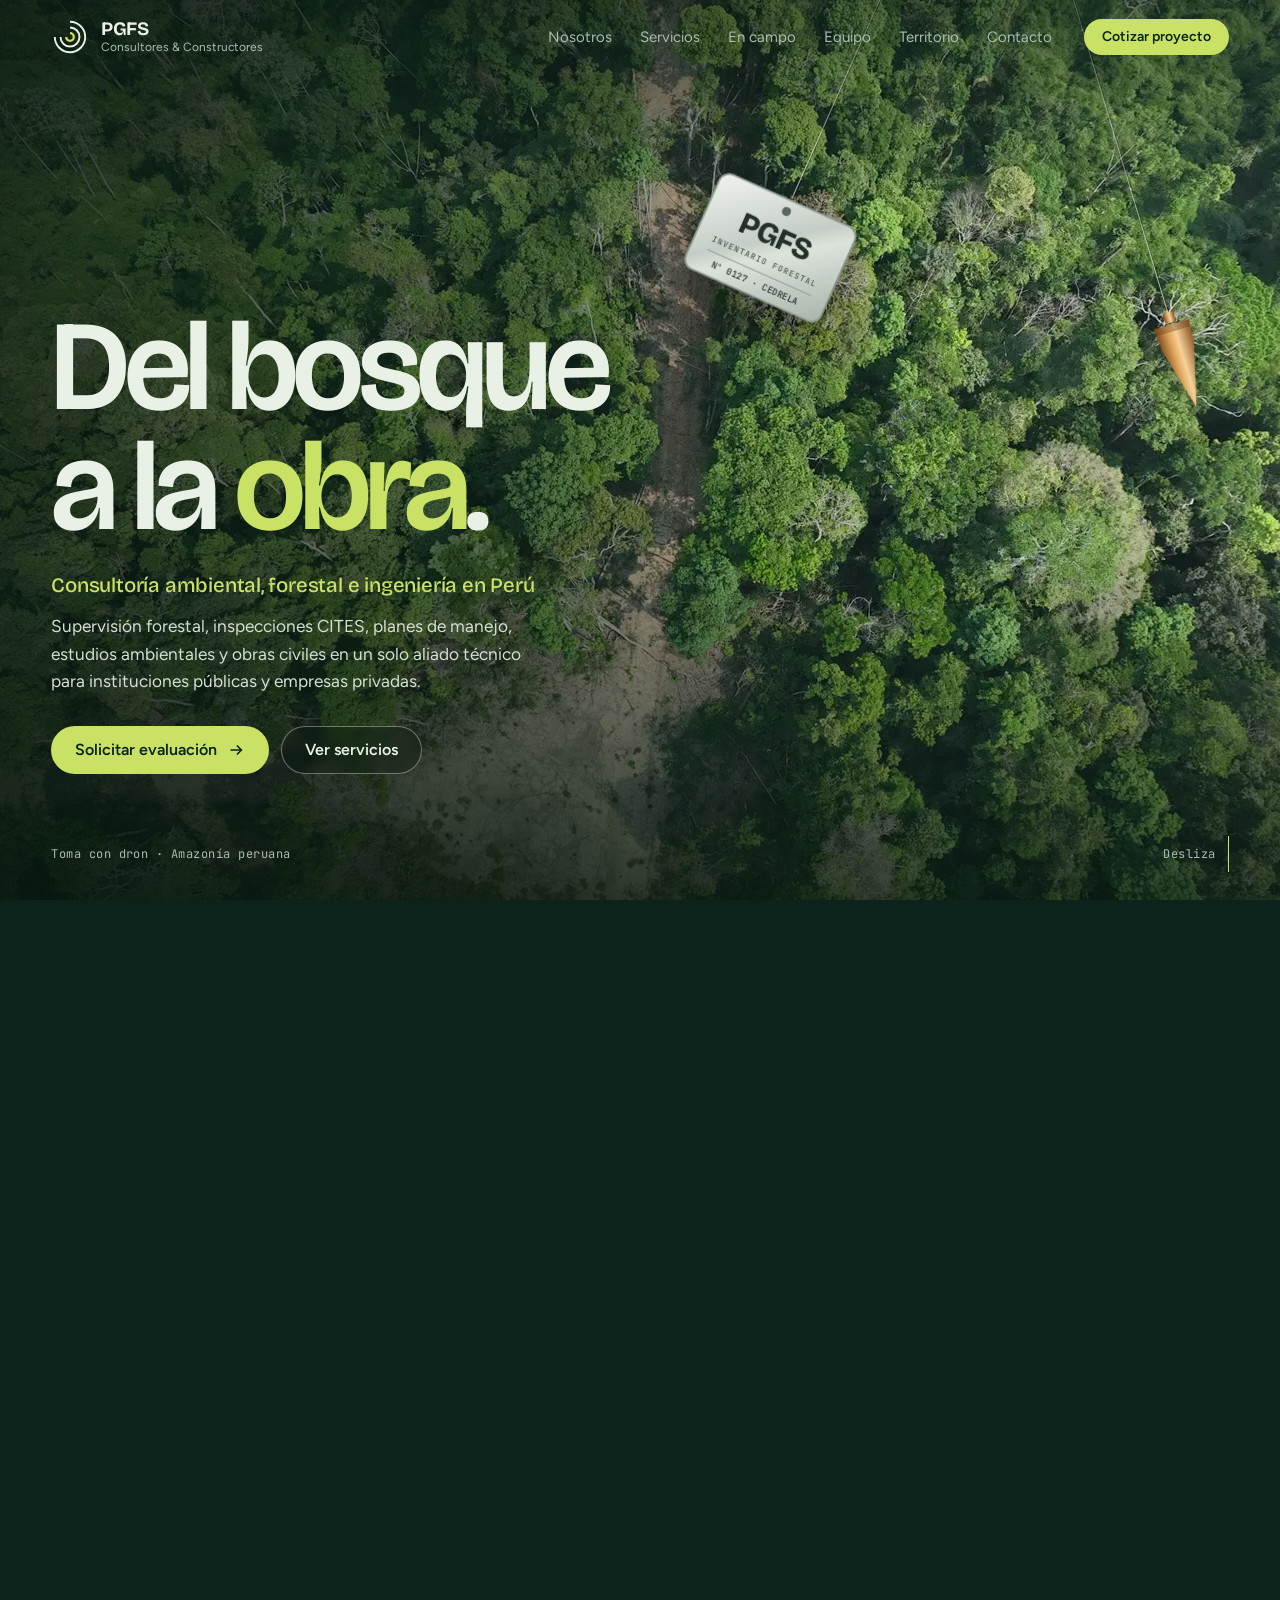
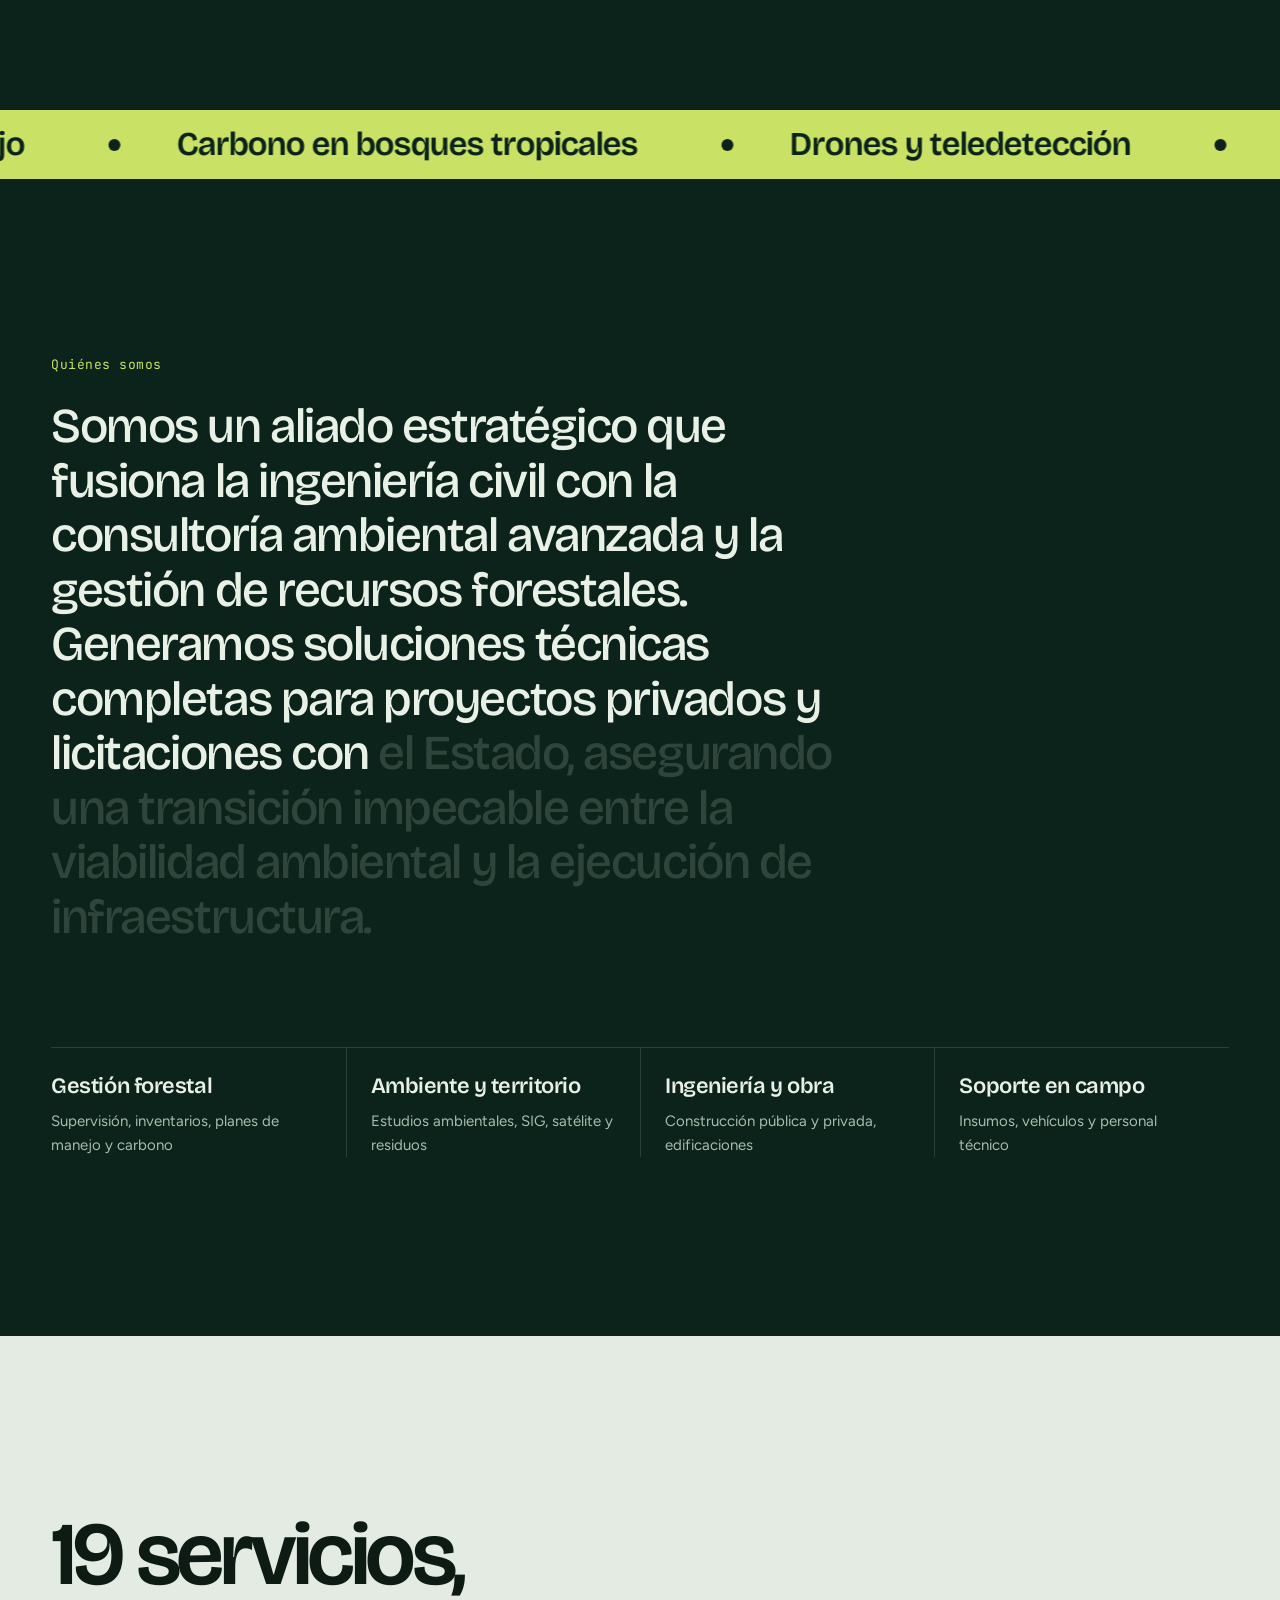
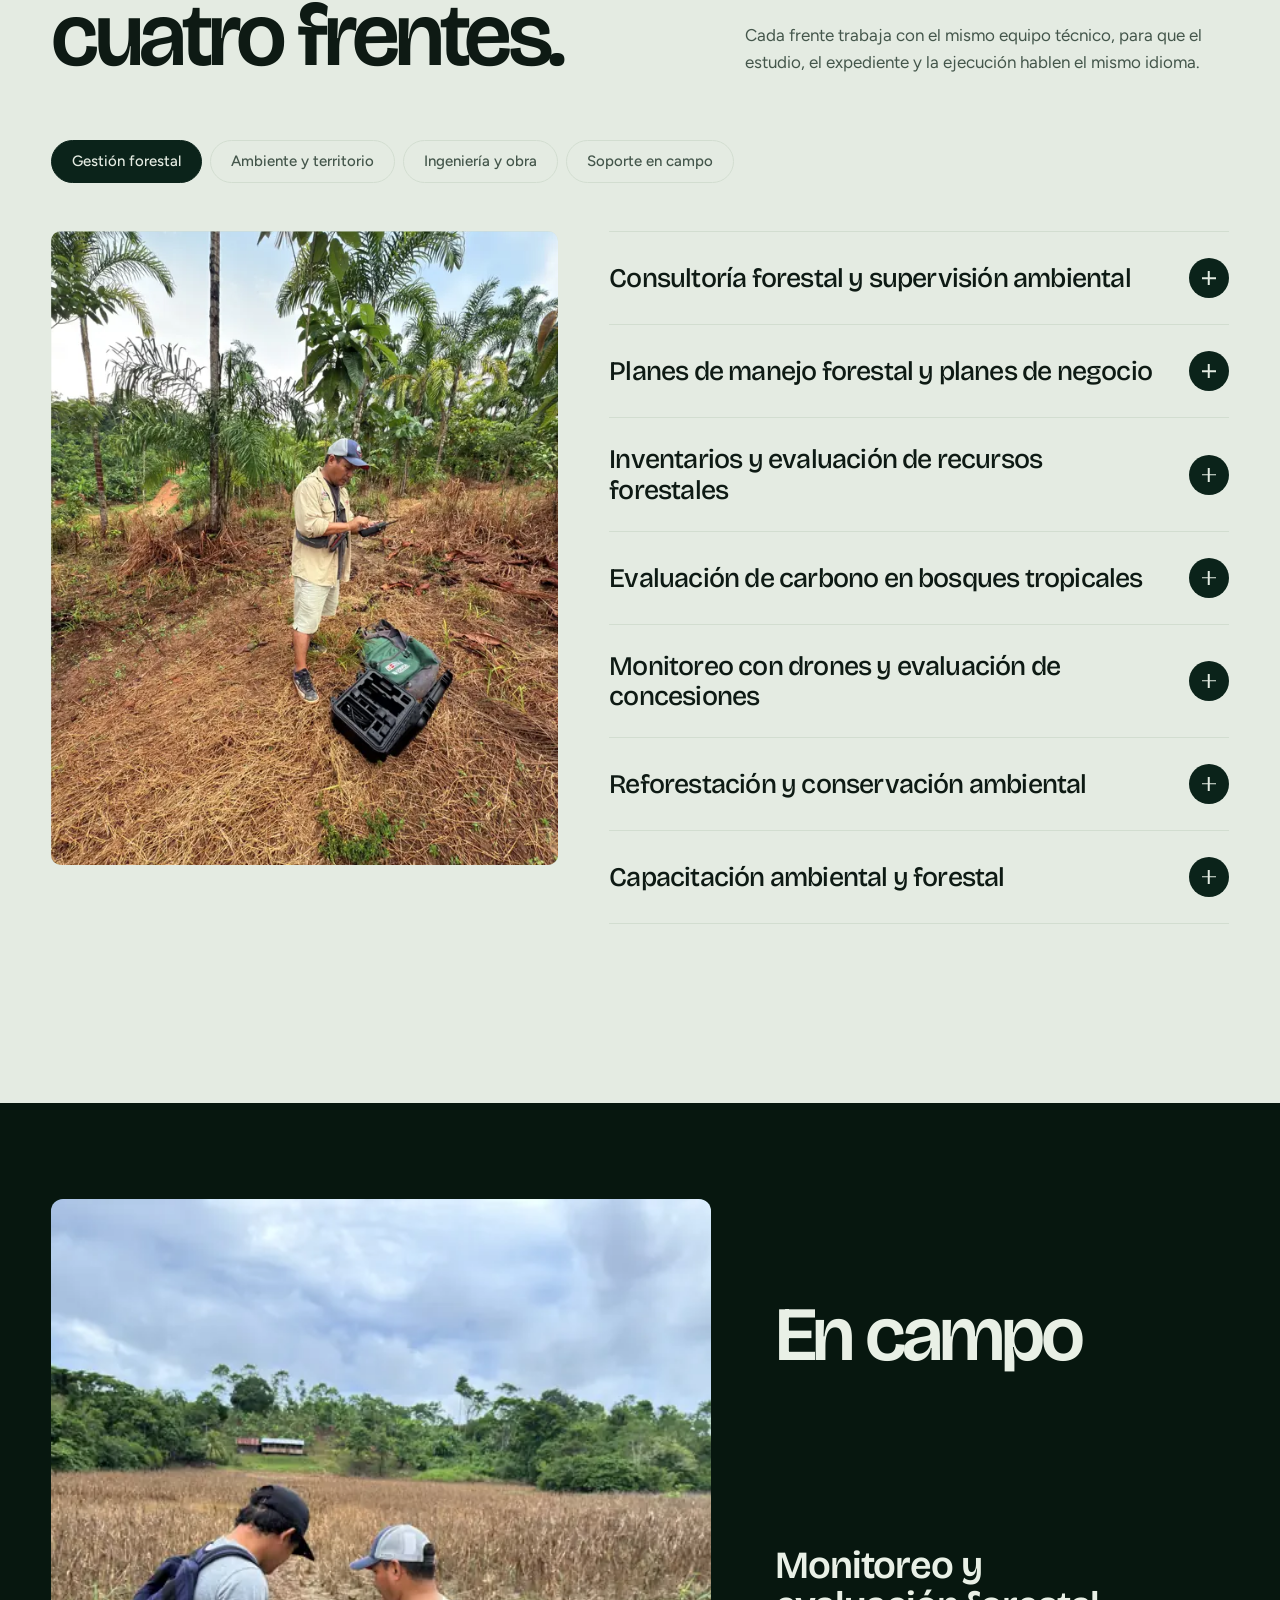
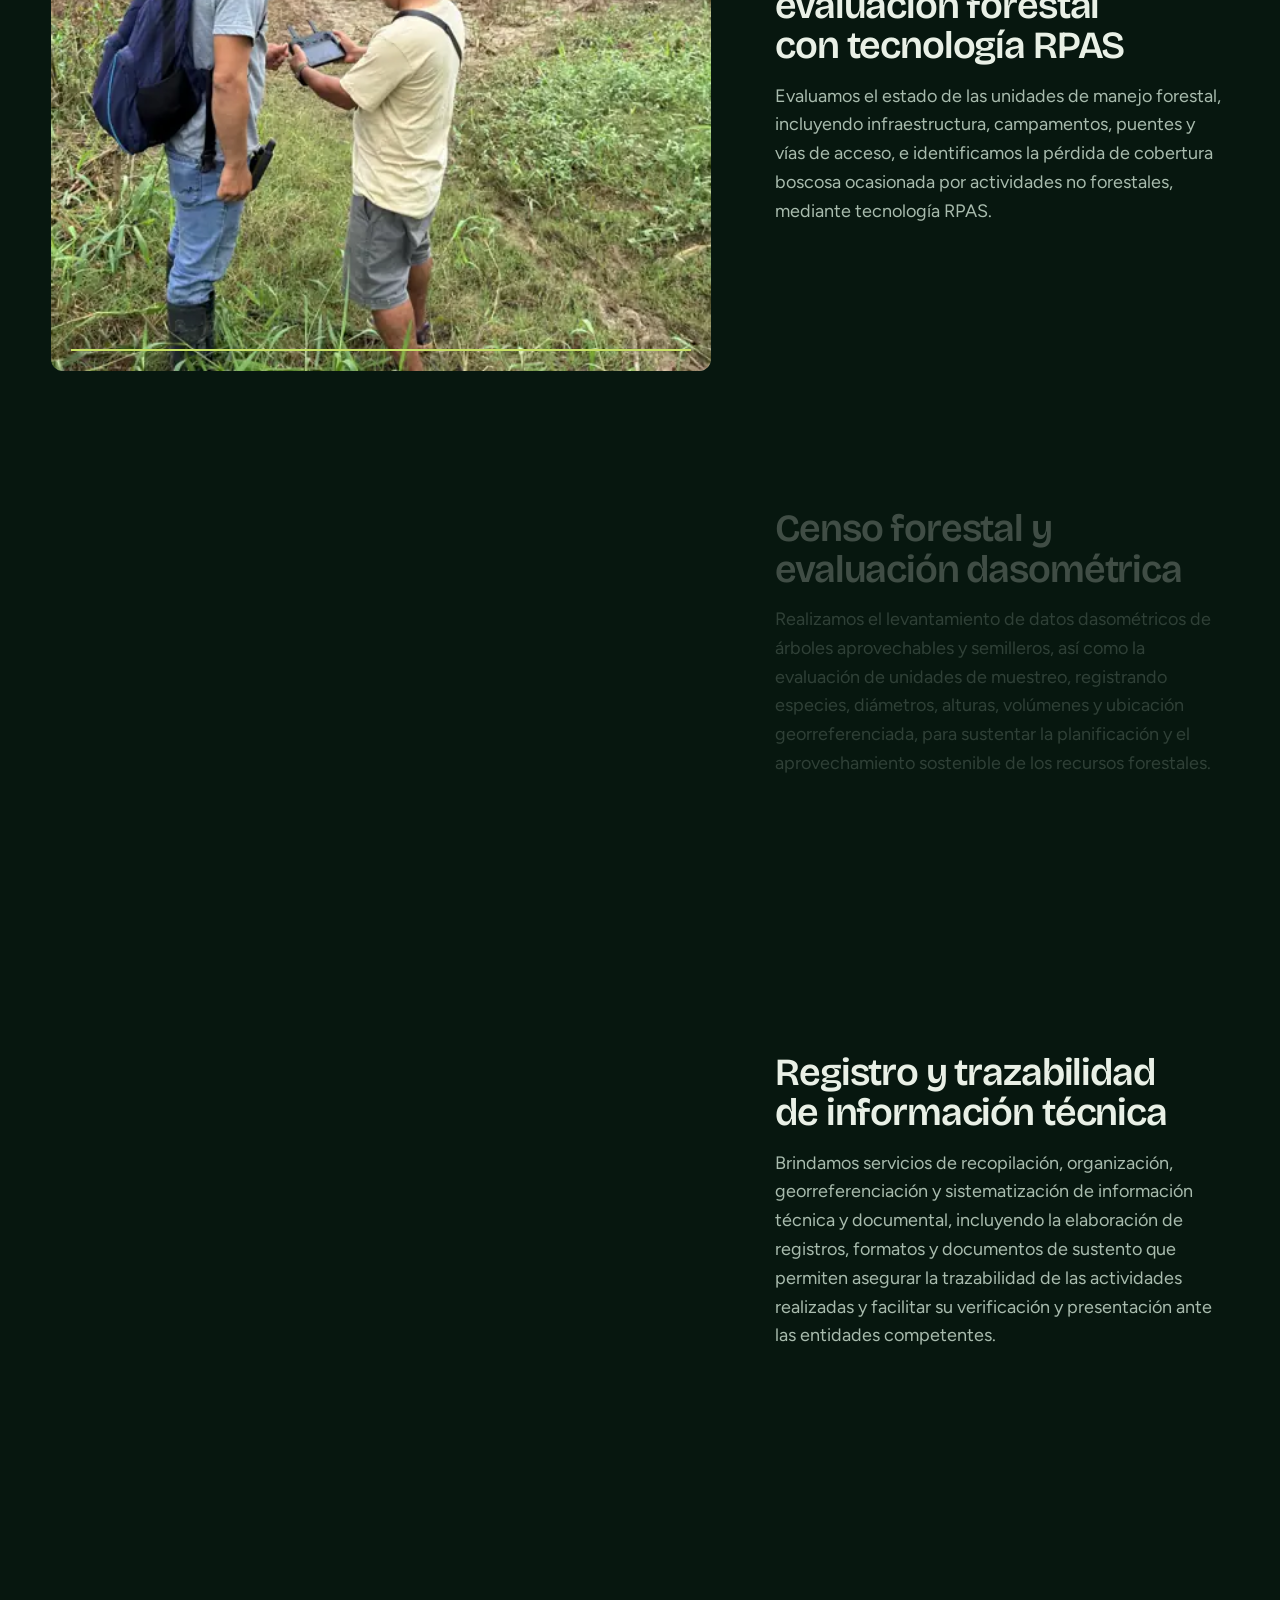
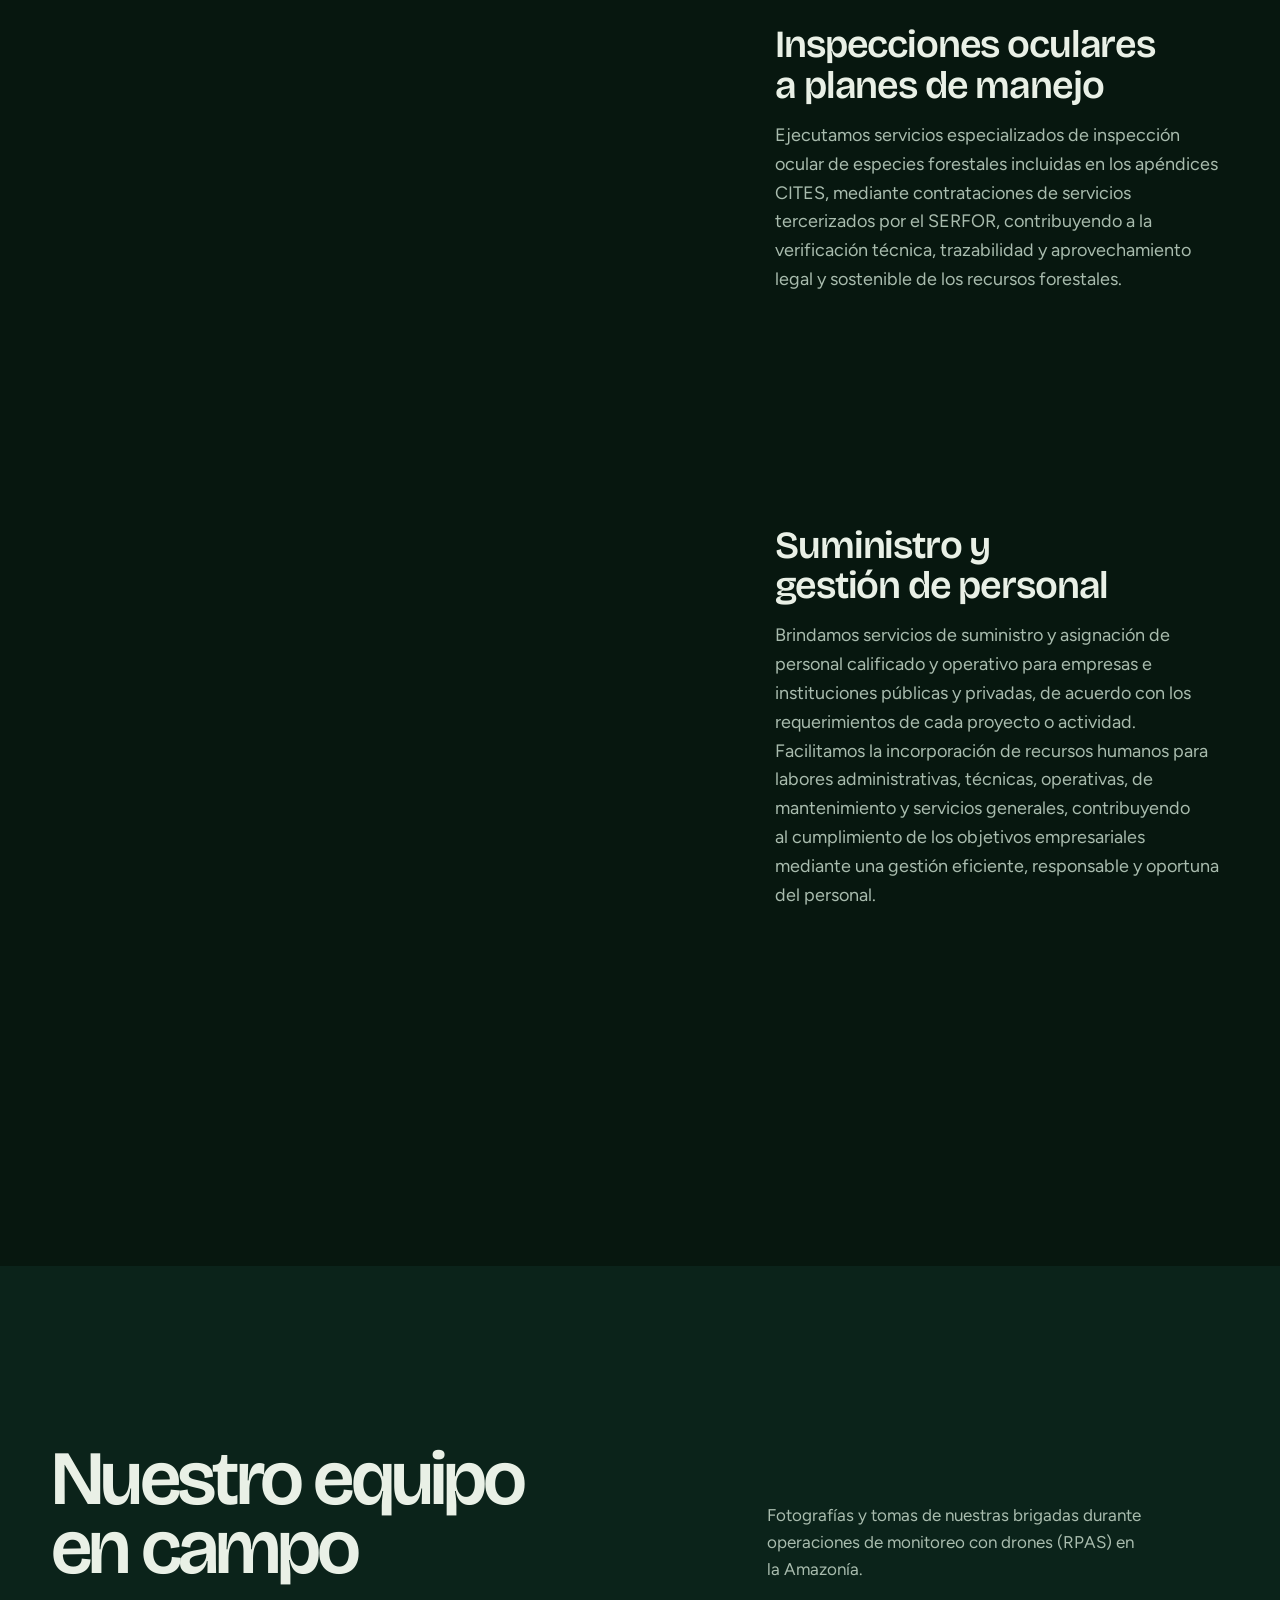
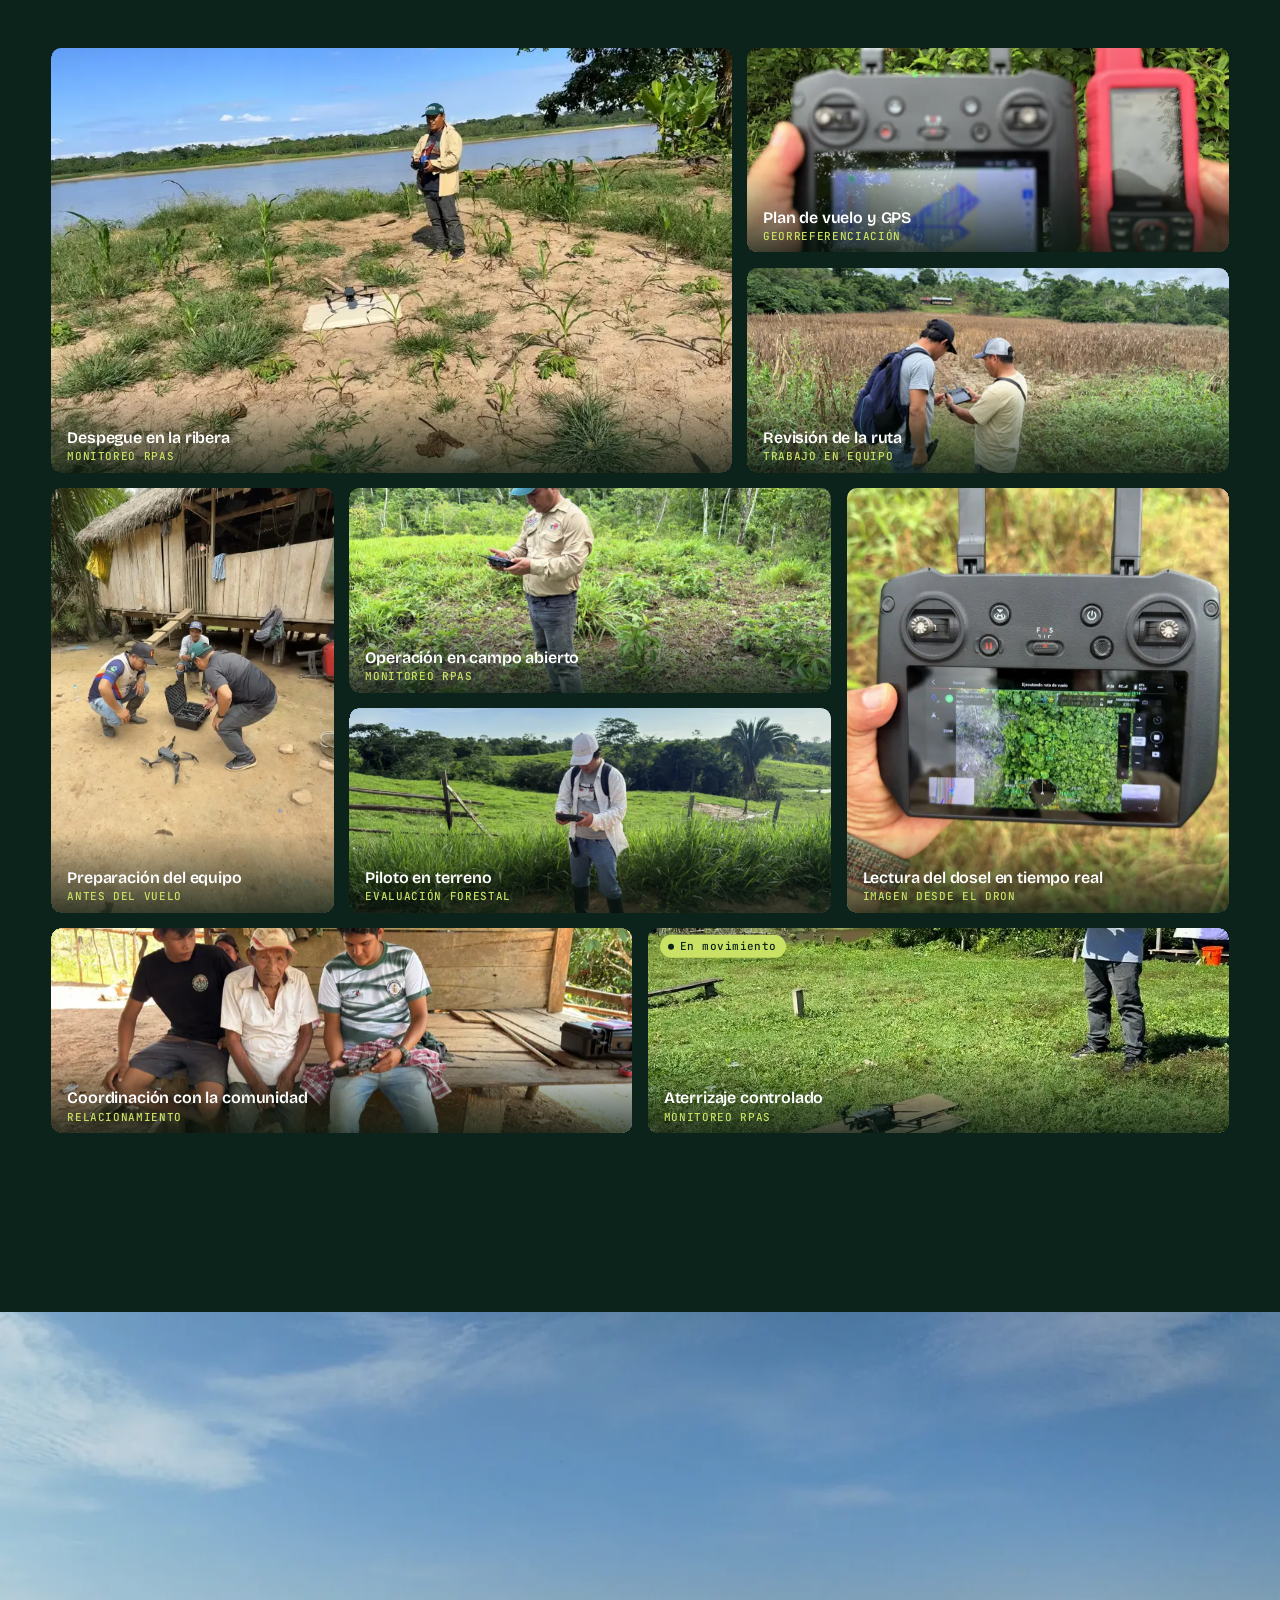
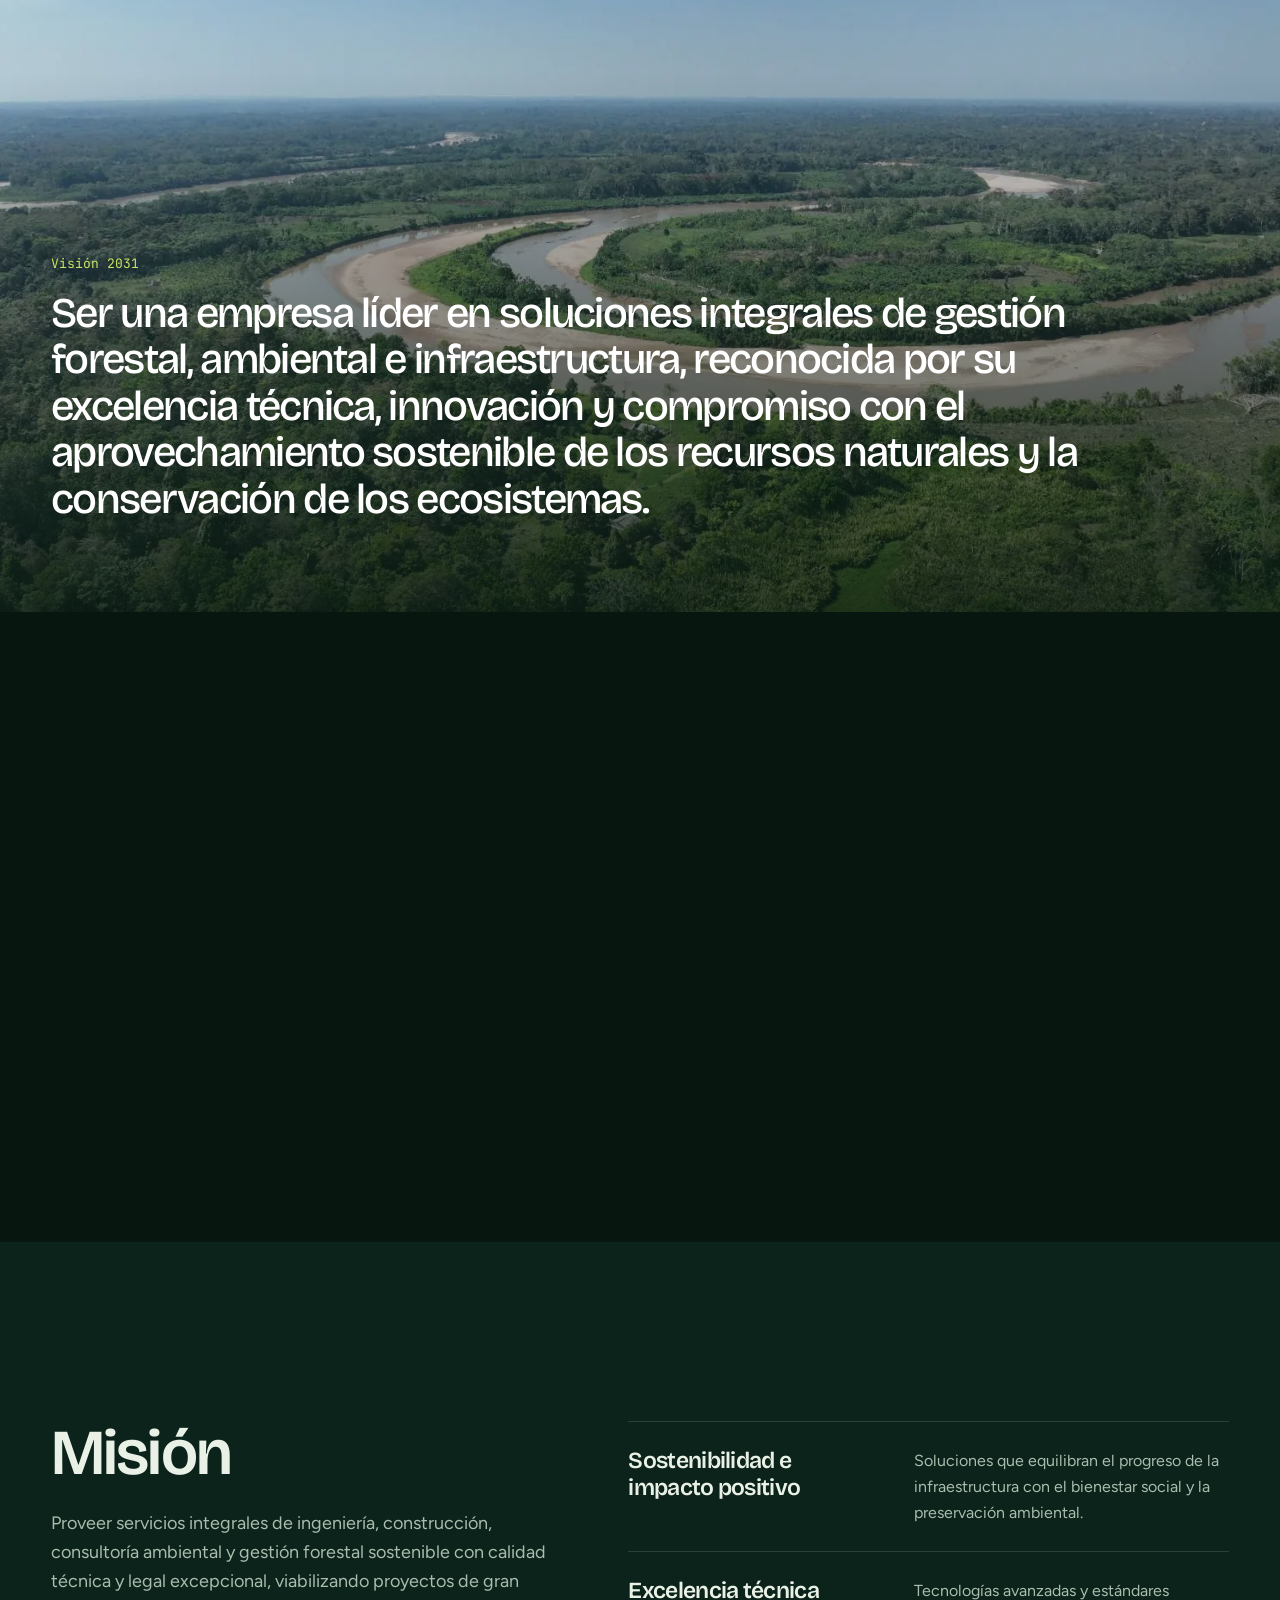
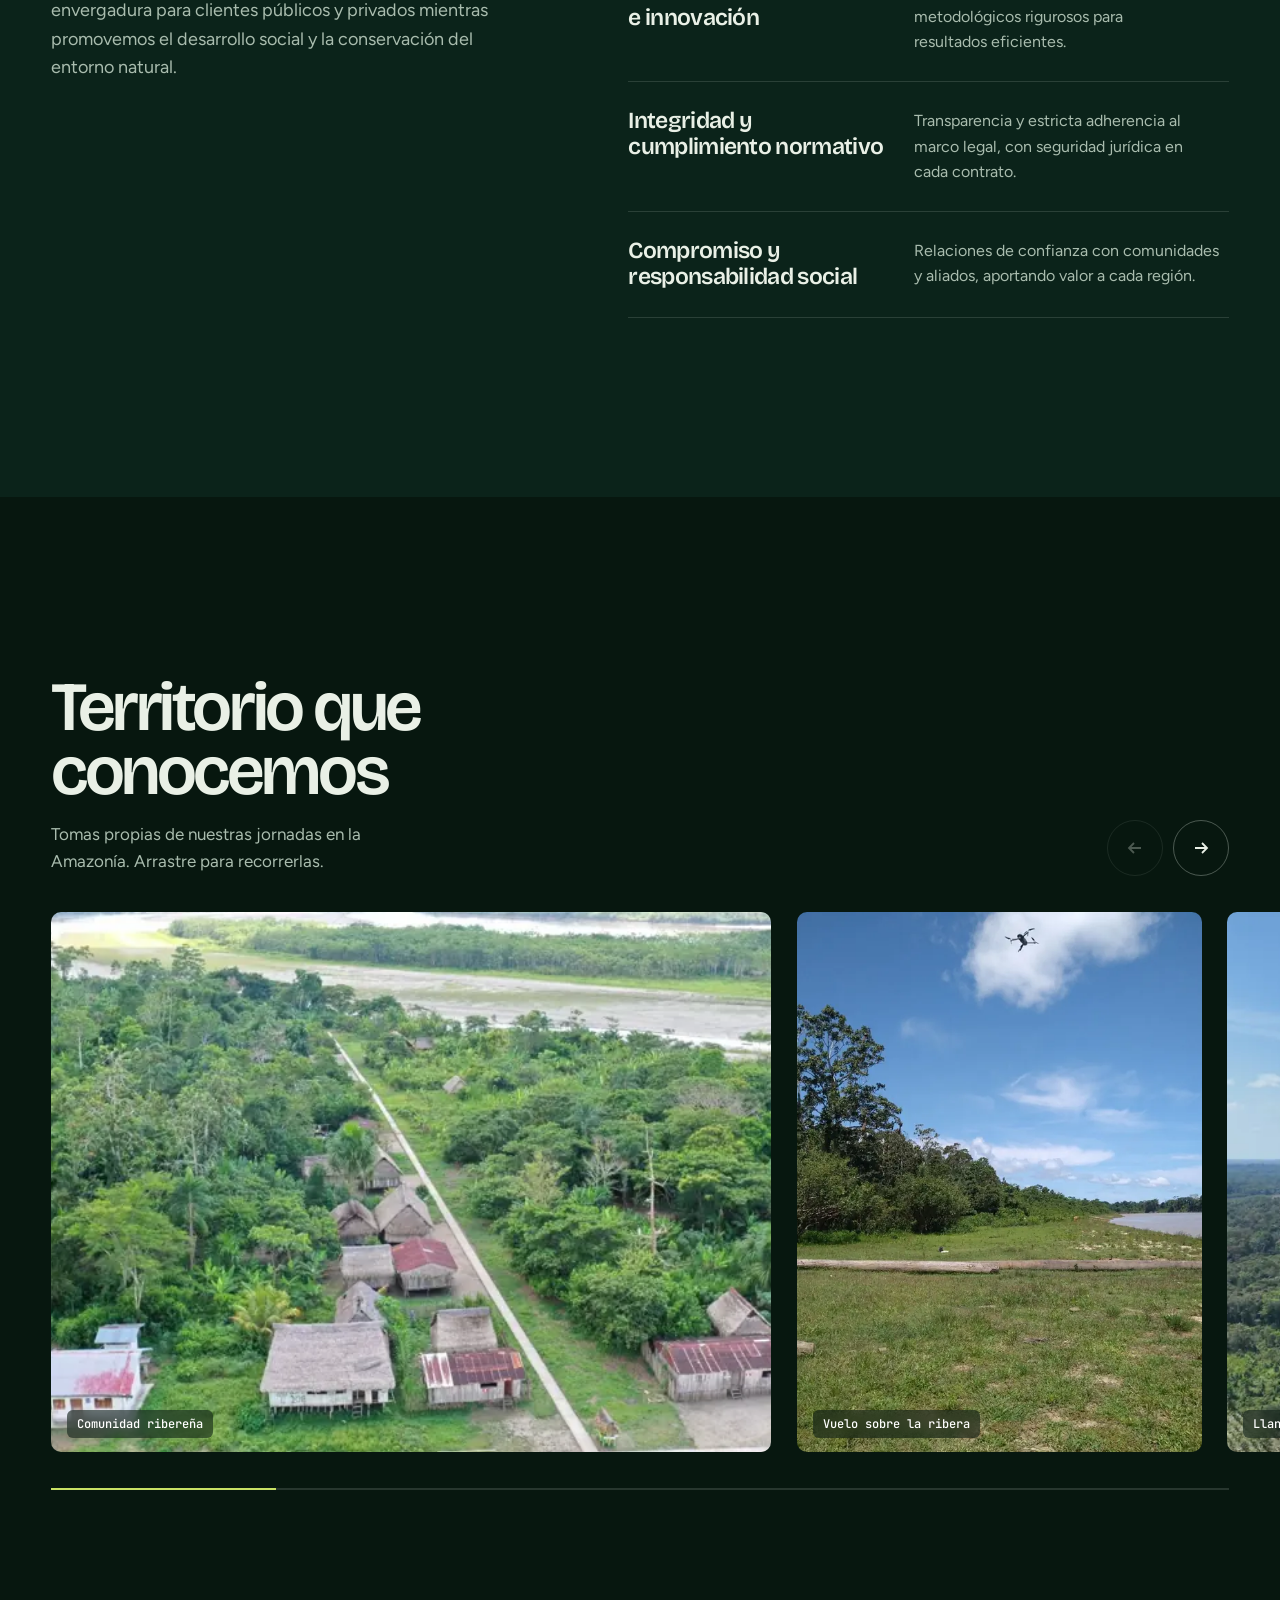
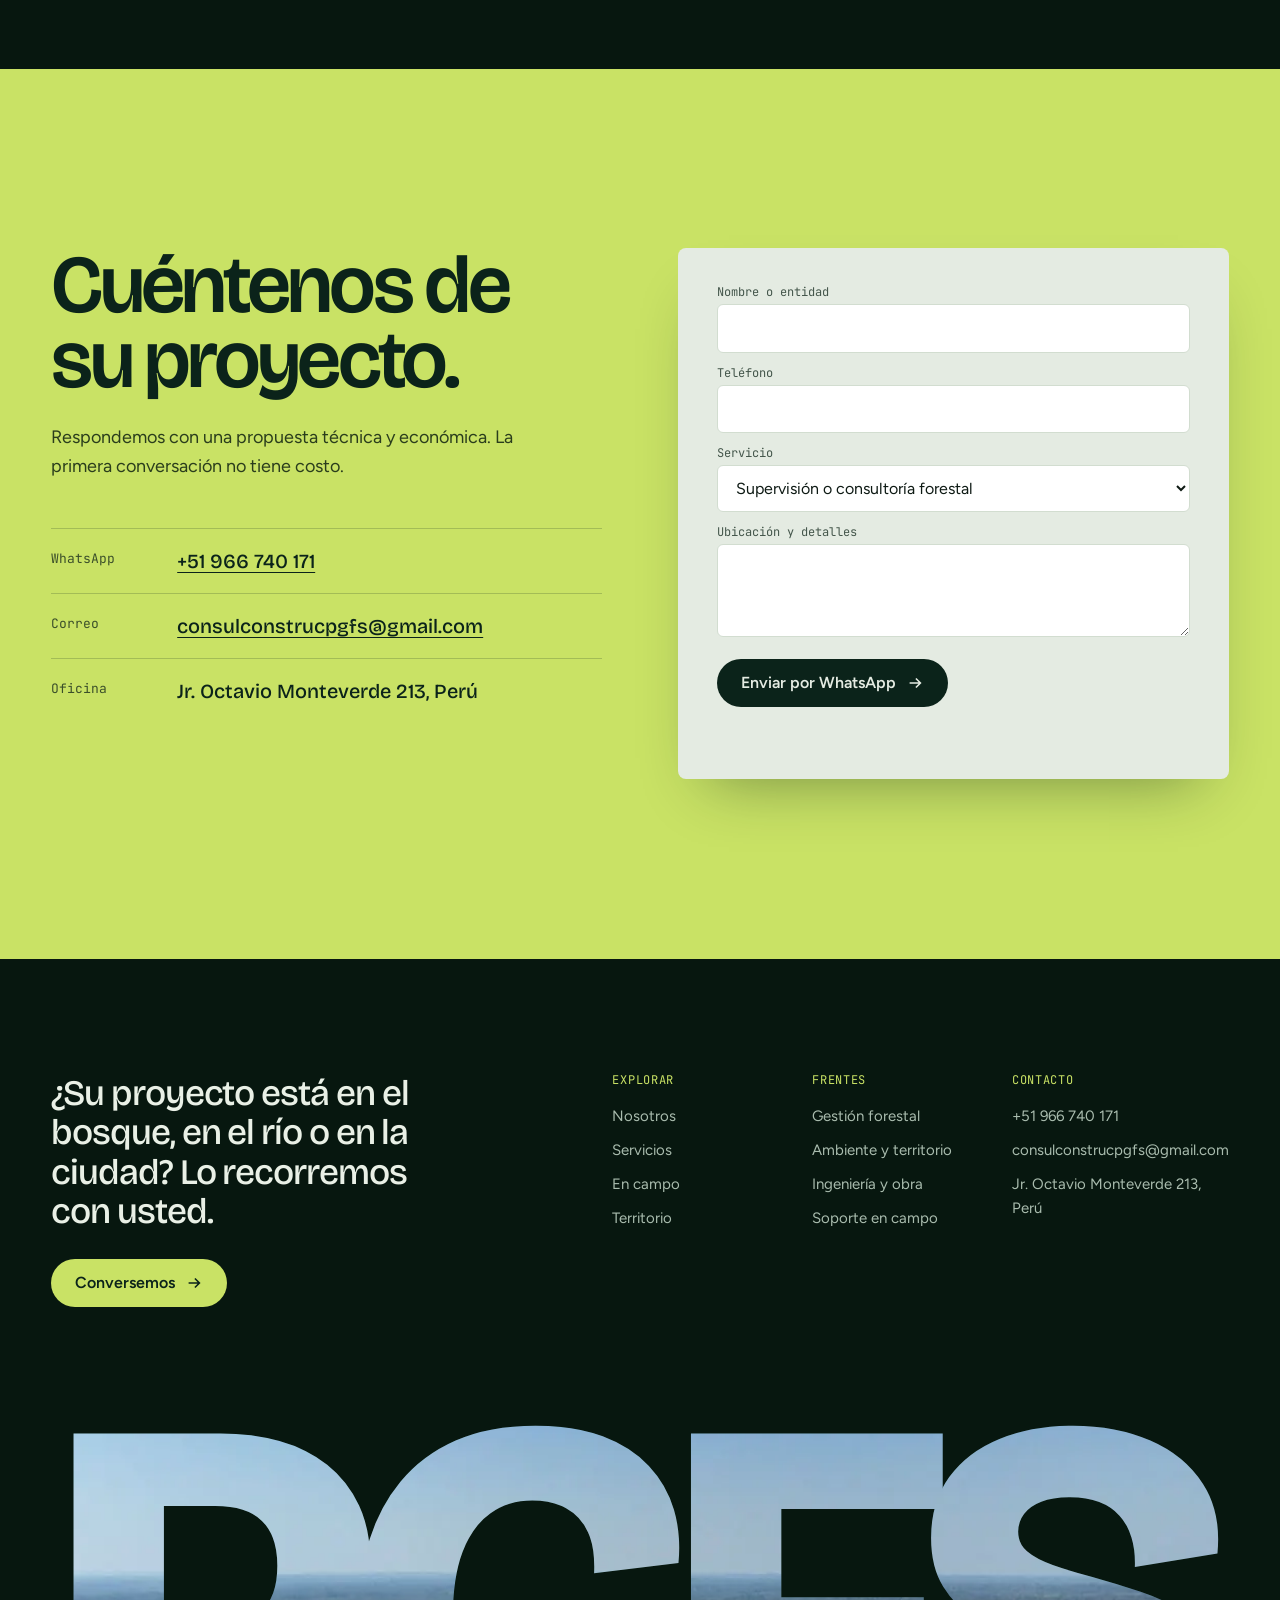
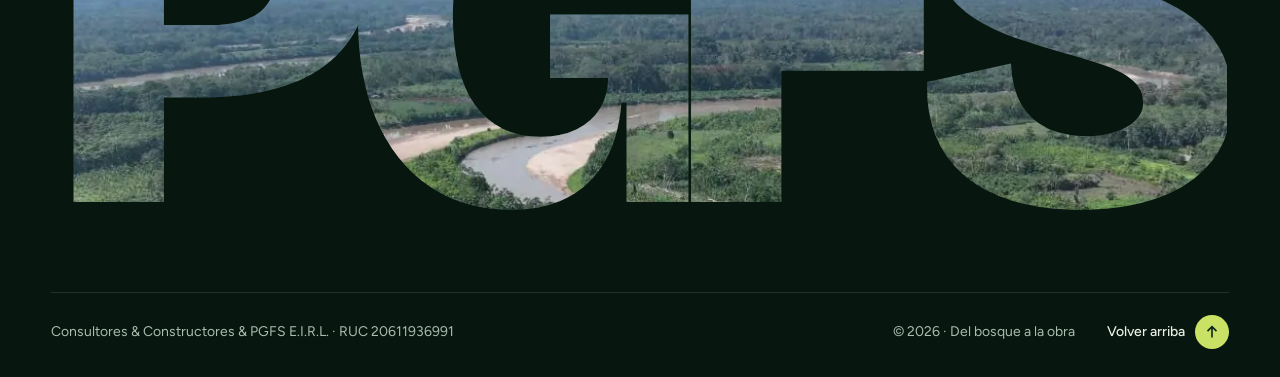
==== commit 5f864601: "Agregar tres fotos propias a la galería del territorio" ====
--- a/index.html
+++ b/index.html
@@ -221,7 +221,7 @@
   <link rel="preconnect" href="https://fonts.gstatic.com" crossorigin>
   <link href="https://fonts.googleapis.com/css2?family=Bricolage+Grotesque:opsz,wght@12..96,300..800&family=Figtree:wght@400;500;600&family=JetBrains+Mono:wght@400;500&display=swap" rel="stylesheet">
   <link rel="preload" as="image" href="media/hero-poster.webp">
-  <link rel="stylesheet" href="styles.css?v=202610261807">
+  <link rel="stylesheet" href="styles.css?v=202610261810">
   <!-- Google Analytics: pegar aquí el ID de medición (G-XXXXXXXXXX). Vacío = desactivado -->
   <script>
     (function () {
@@ -566,6 +566,8 @@
         </div>
         <div class="gallery__viewport" id="galleryViewport" tabindex="0" aria-roledescription="carrusel" aria-label="Fotos del territorio. Use las flechas del teclado para recorrerlas.">
         <div class="gallery__track" id="galleryTrack">
+          <figure class="shot shot--wide"><img src="media/img/te-comunidad-1800.webp" srcset="media/img/te-comunidad-900.webp 900w, media/img/te-comunidad-1800.webp 1800w" sizes="(max-width: 900px) 85vw, 50vw" alt="Vista aérea de una comunidad junto al río, rodeada de bosque" loading="lazy"><figcaption>Comunidad ribereña</figcaption></figure>
+          <figure class="shot"><img src="media/img/te-dron-rio-1800.webp" srcset="media/img/te-dron-rio-900.webp 900w, media/img/te-dron-rio-1800.webp 1800w" sizes="(max-width: 900px) 85vw, 34vw" alt="Dron de PGFS volando sobre la ribera del río" loading="lazy"><figcaption>Vuelo sobre la ribera</figcaption></figure>
           <figure class="shot shot--wide"><img src="media/img/rio-lejano-1800.webp" srcset="media/img/rio-lejano-900.webp 900w, media/img/rio-lejano-1800.webp 1800w" sizes="(max-width: 900px) 85vw, 50vw" alt="Llanura amazónica con un río serpenteante al fondo" loading="lazy"><figcaption>Llanura aluvial</figcaption></figure>
           <figure class="shot"><img src="media/img/vuelo-trocha-1800.webp" srcset="media/img/vuelo-trocha-900.webp 900w, media/img/vuelo-trocha-1800.webp 1800w" sizes="(max-width: 900px) 85vw, 34vw" alt="Vista cenital de una trocha de acceso en el bosque" loading="lazy"><figcaption>Trocha de acceso</figcaption></figure>
           <figure class="shot shot--wide"><img src="media/img/rio-ancho-1800.webp" srcset="media/img/rio-ancho-900.webp 900w, media/img/rio-ancho-1800.webp 1800w" sizes="(max-width: 900px) 85vw, 50vw" alt="Río ancho bordeado de bosque bajo un cielo nublado" loading="lazy"><figcaption>Ribera y bosque de colina</figcaption></figure>
@@ -574,6 +576,7 @@
           <figure class="shot"><img src="media/img/vuelo-borde-1800.webp" srcset="media/img/vuelo-borde-900.webp 900w, media/img/vuelo-borde-1800.webp 1800w" sizes="(max-width: 900px) 85vw, 34vw" alt="Borde de bosque visto desde un dron" loading="lazy"><figcaption>Borde de bosque</figcaption></figure>
           <figure class="shot shot--wide"><img src="media/img/rio-meandro-1800.webp" srcset="media/img/rio-meandro-900.webp 900w, media/img/rio-meandro-1800.webp 1800w" sizes="(max-width: 900px) 85vw, 50vw" alt="Meandro de un río amazónico con playas de arena" loading="lazy"><figcaption>Meandro y playas</figcaption></figure>
           <figure class="shot"><img src="media/img/vuelo-dosel-1800.webp" srcset="media/img/vuelo-dosel-900.webp 900w, media/img/vuelo-dosel-1800.webp 1800w" sizes="(max-width: 900px) 85vw, 34vw" alt="Dosel del bosque visto desde arriba" loading="lazy"><figcaption>Dosel del bosque</figcaption></figure>
+          <figure class="shot shot--wide"><img src="media/img/te-bosque-1800.webp" srcset="media/img/te-bosque-900.webp 900w, media/img/te-bosque-1800.webp 1800w" sizes="(max-width: 900px) 85vw, 50vw" alt="Bosque amazónico con chacras y humo a lo lejos" loading="lazy"><figcaption>Bosque y chacras</figcaption></figure>
         </div>
         </div>
         <div class="gallery__bar" aria-hidden="true"><i id="galBar"></i></div>
@@ -660,6 +663,6 @@
     </div>
   </footer>
 
-  <script src="main.js?v=202610261807"></script>
+  <script src="main.js?v=202610261810"></script>
 </body>
 </html>
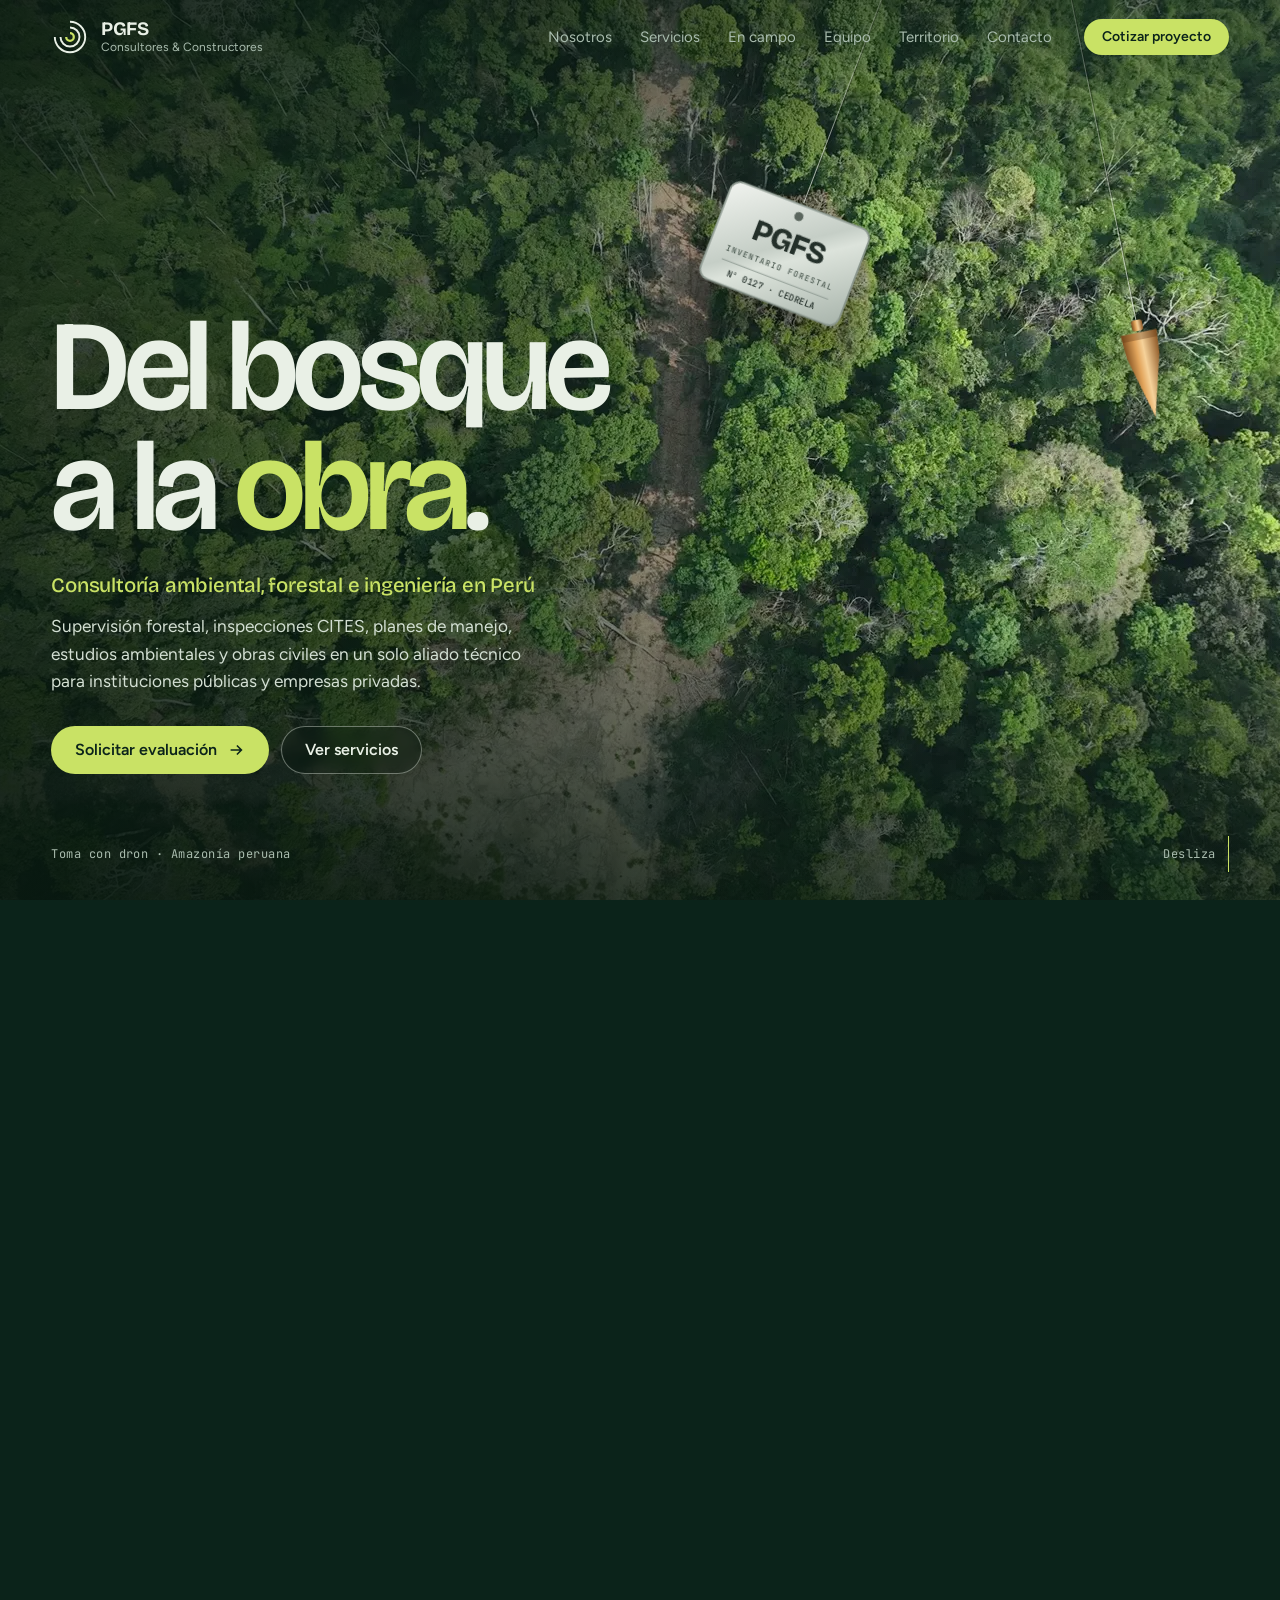
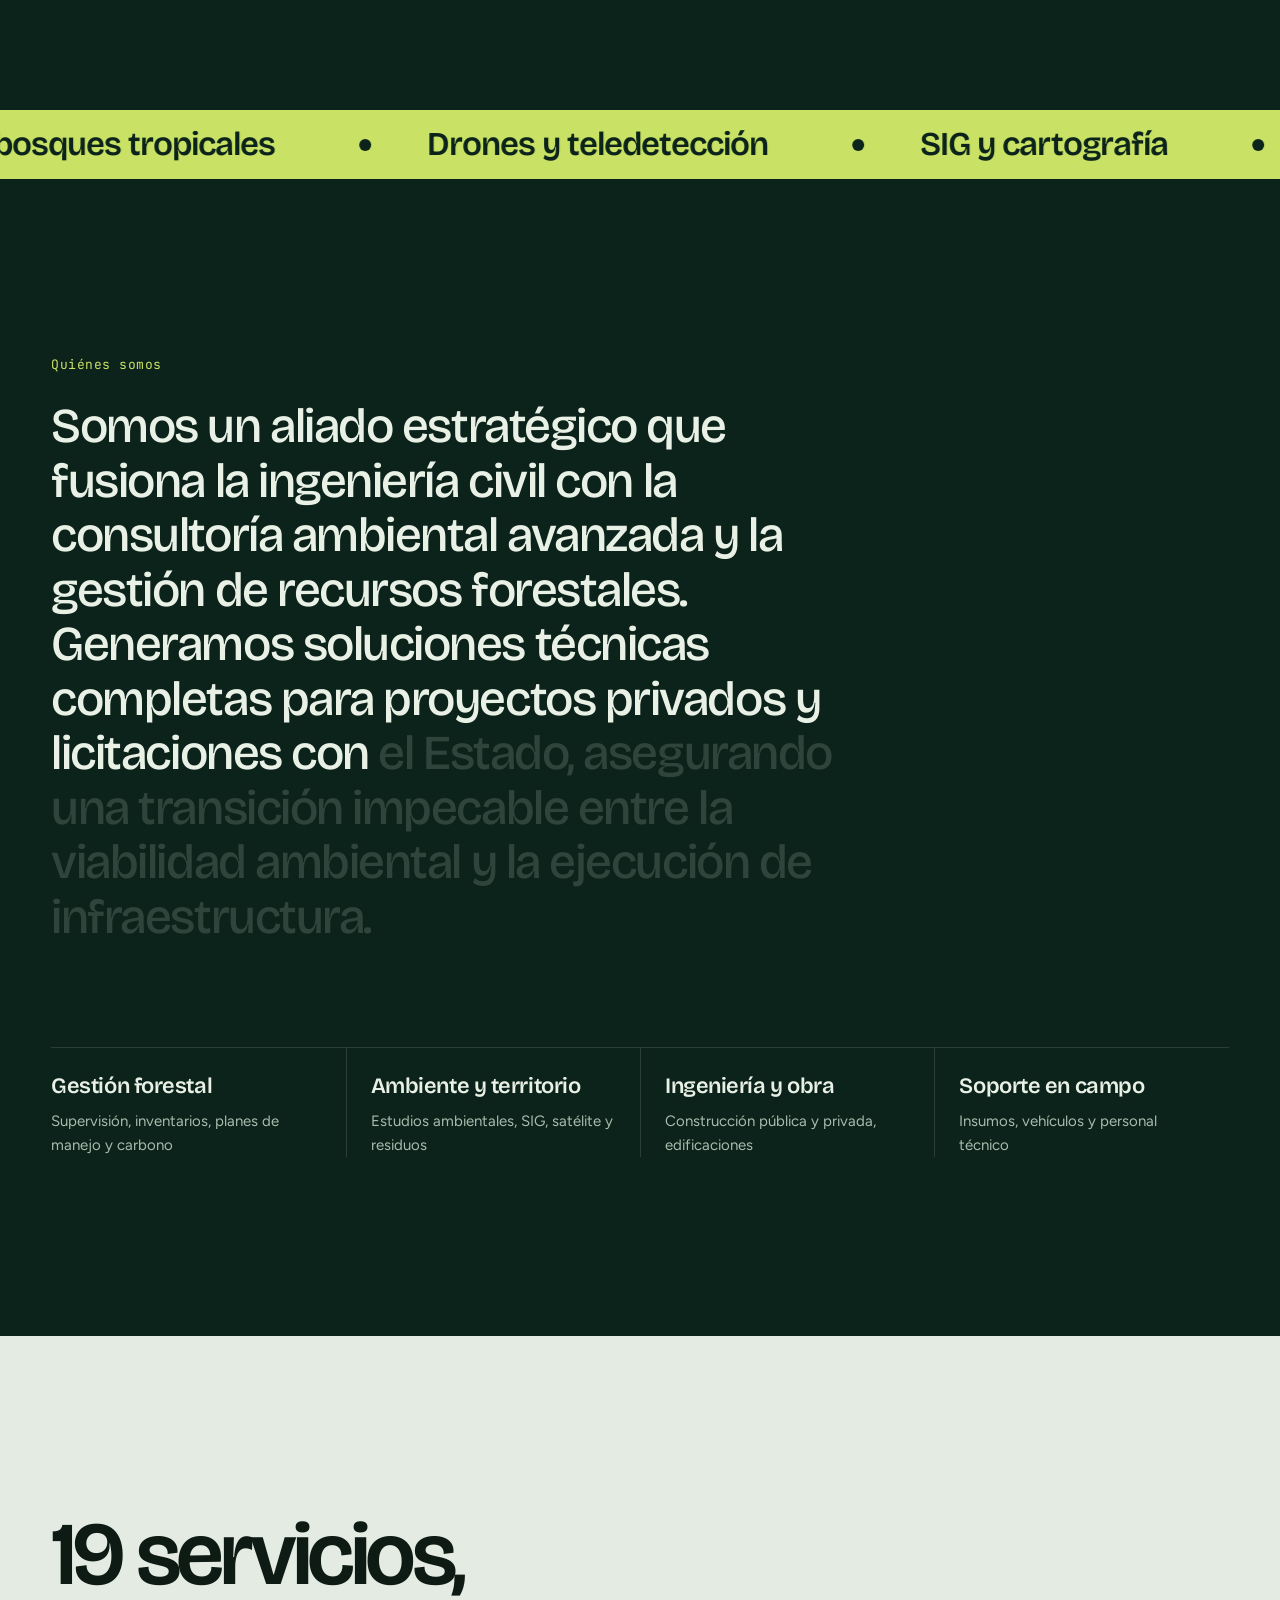
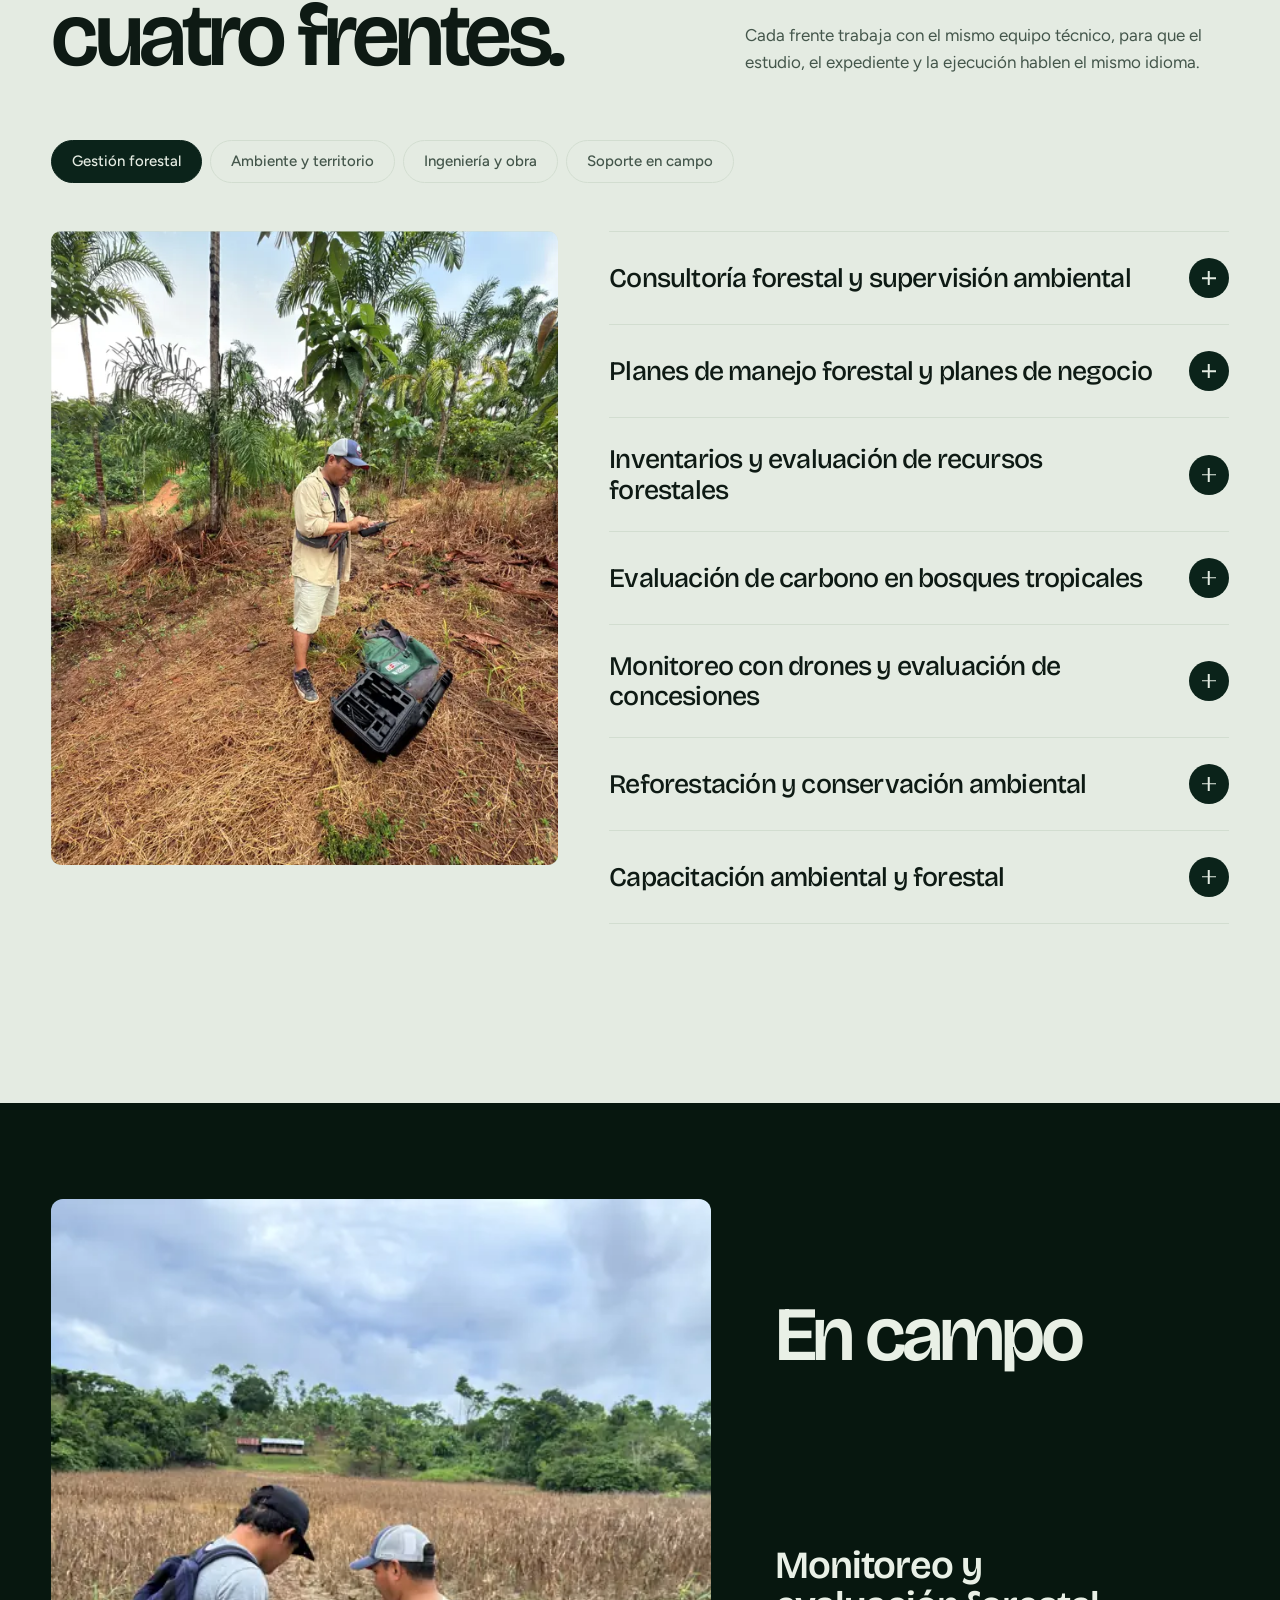
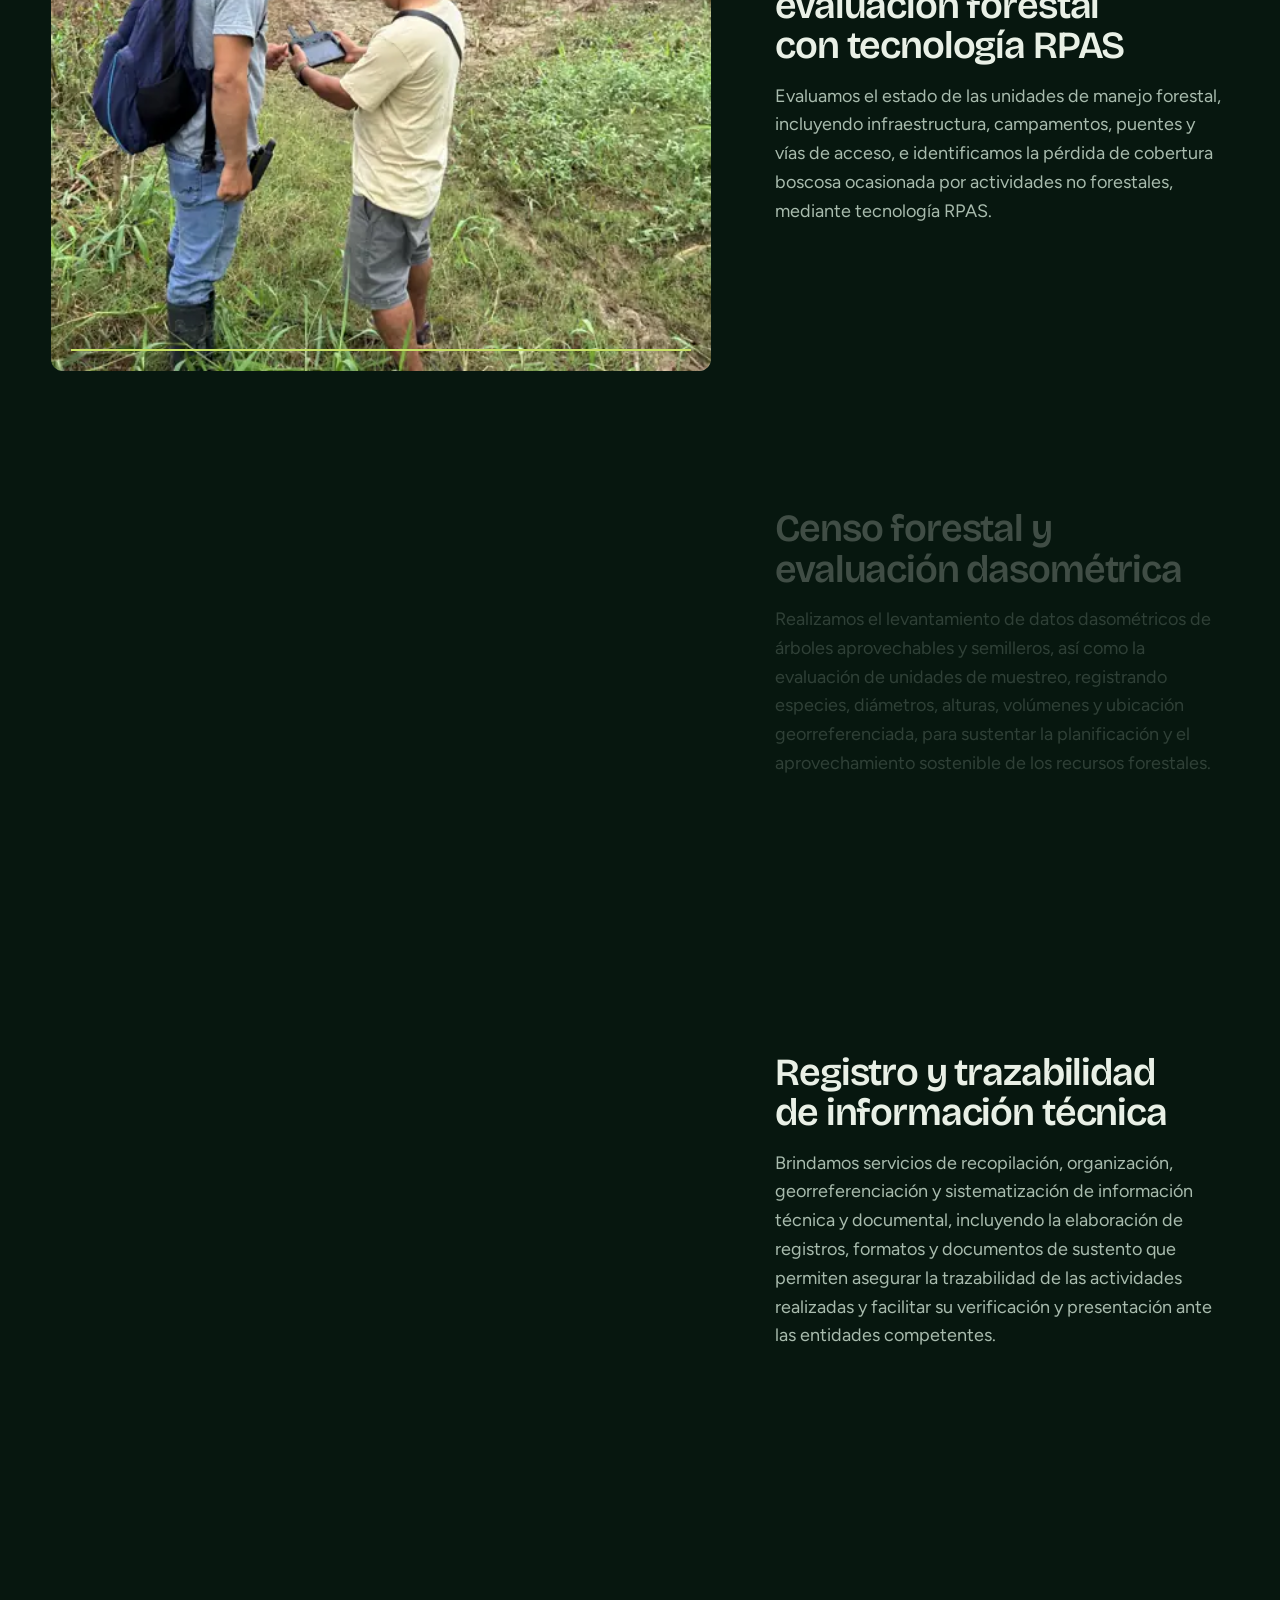
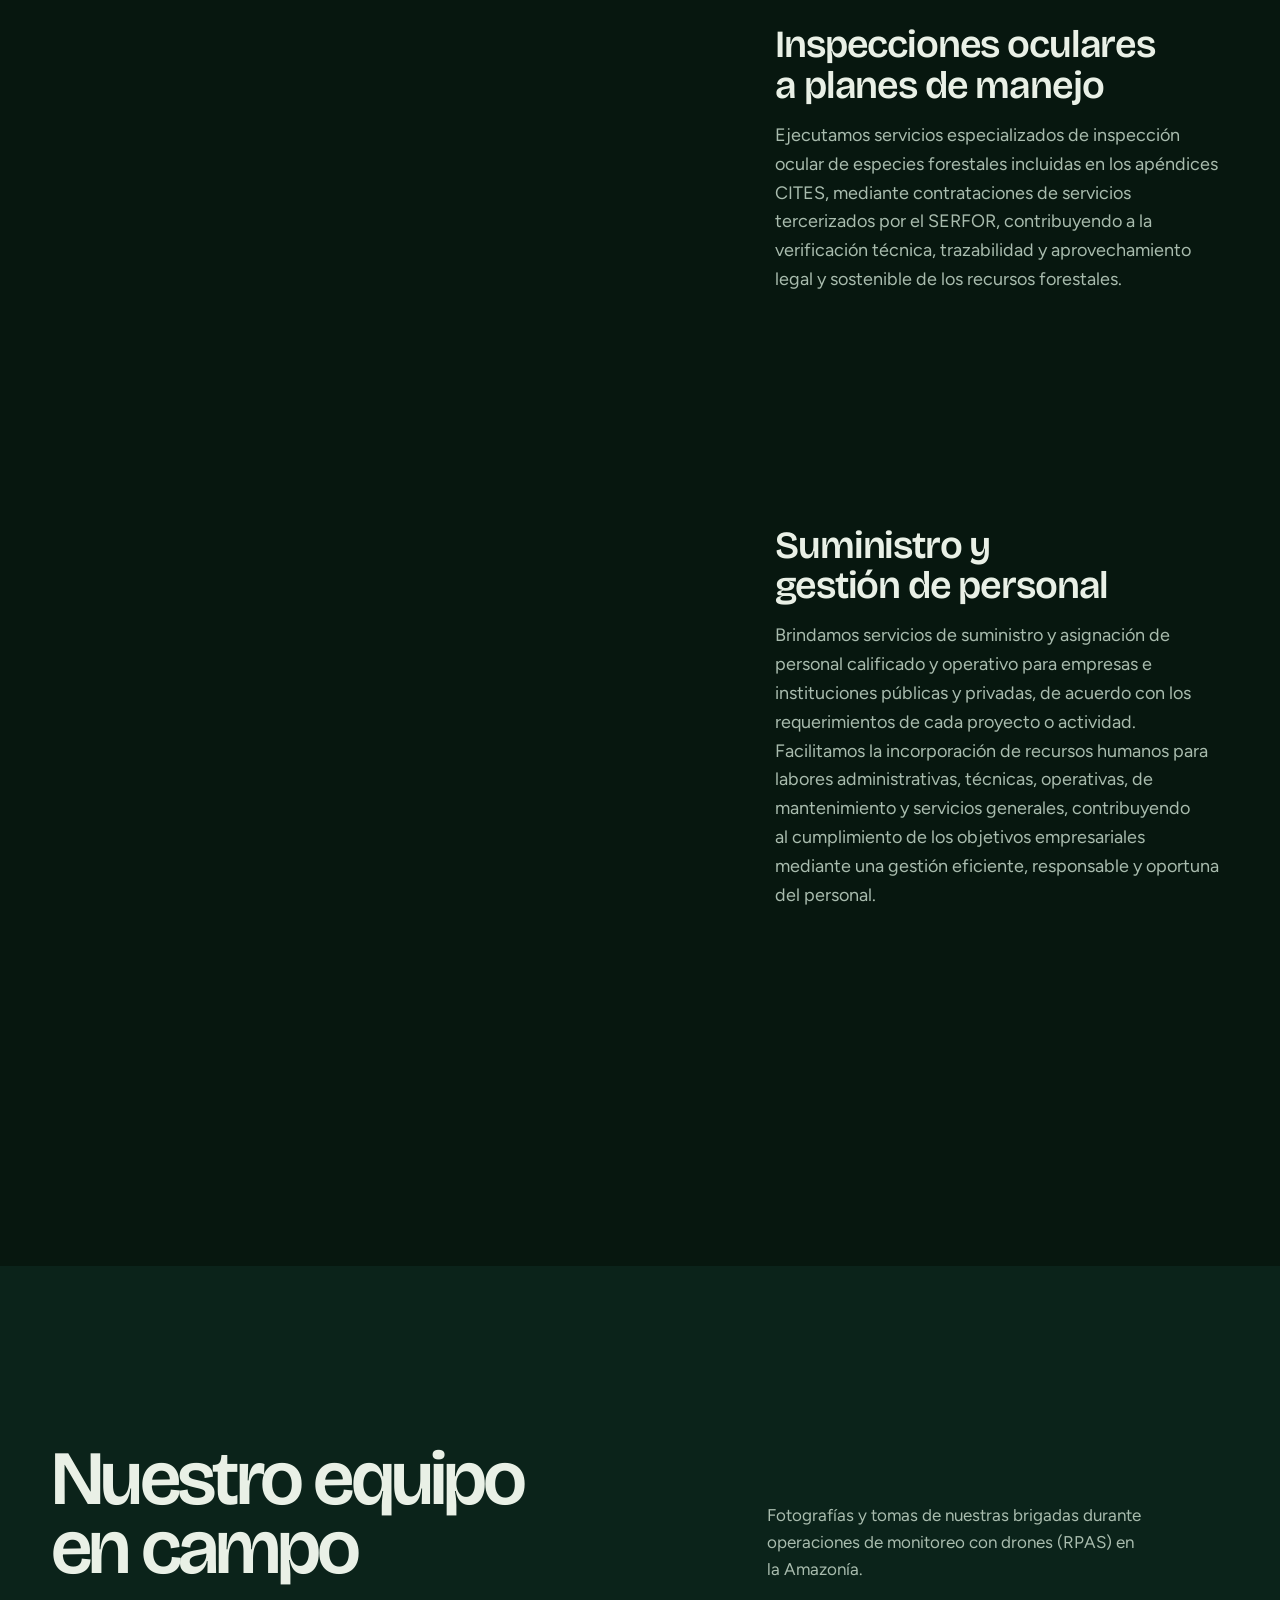
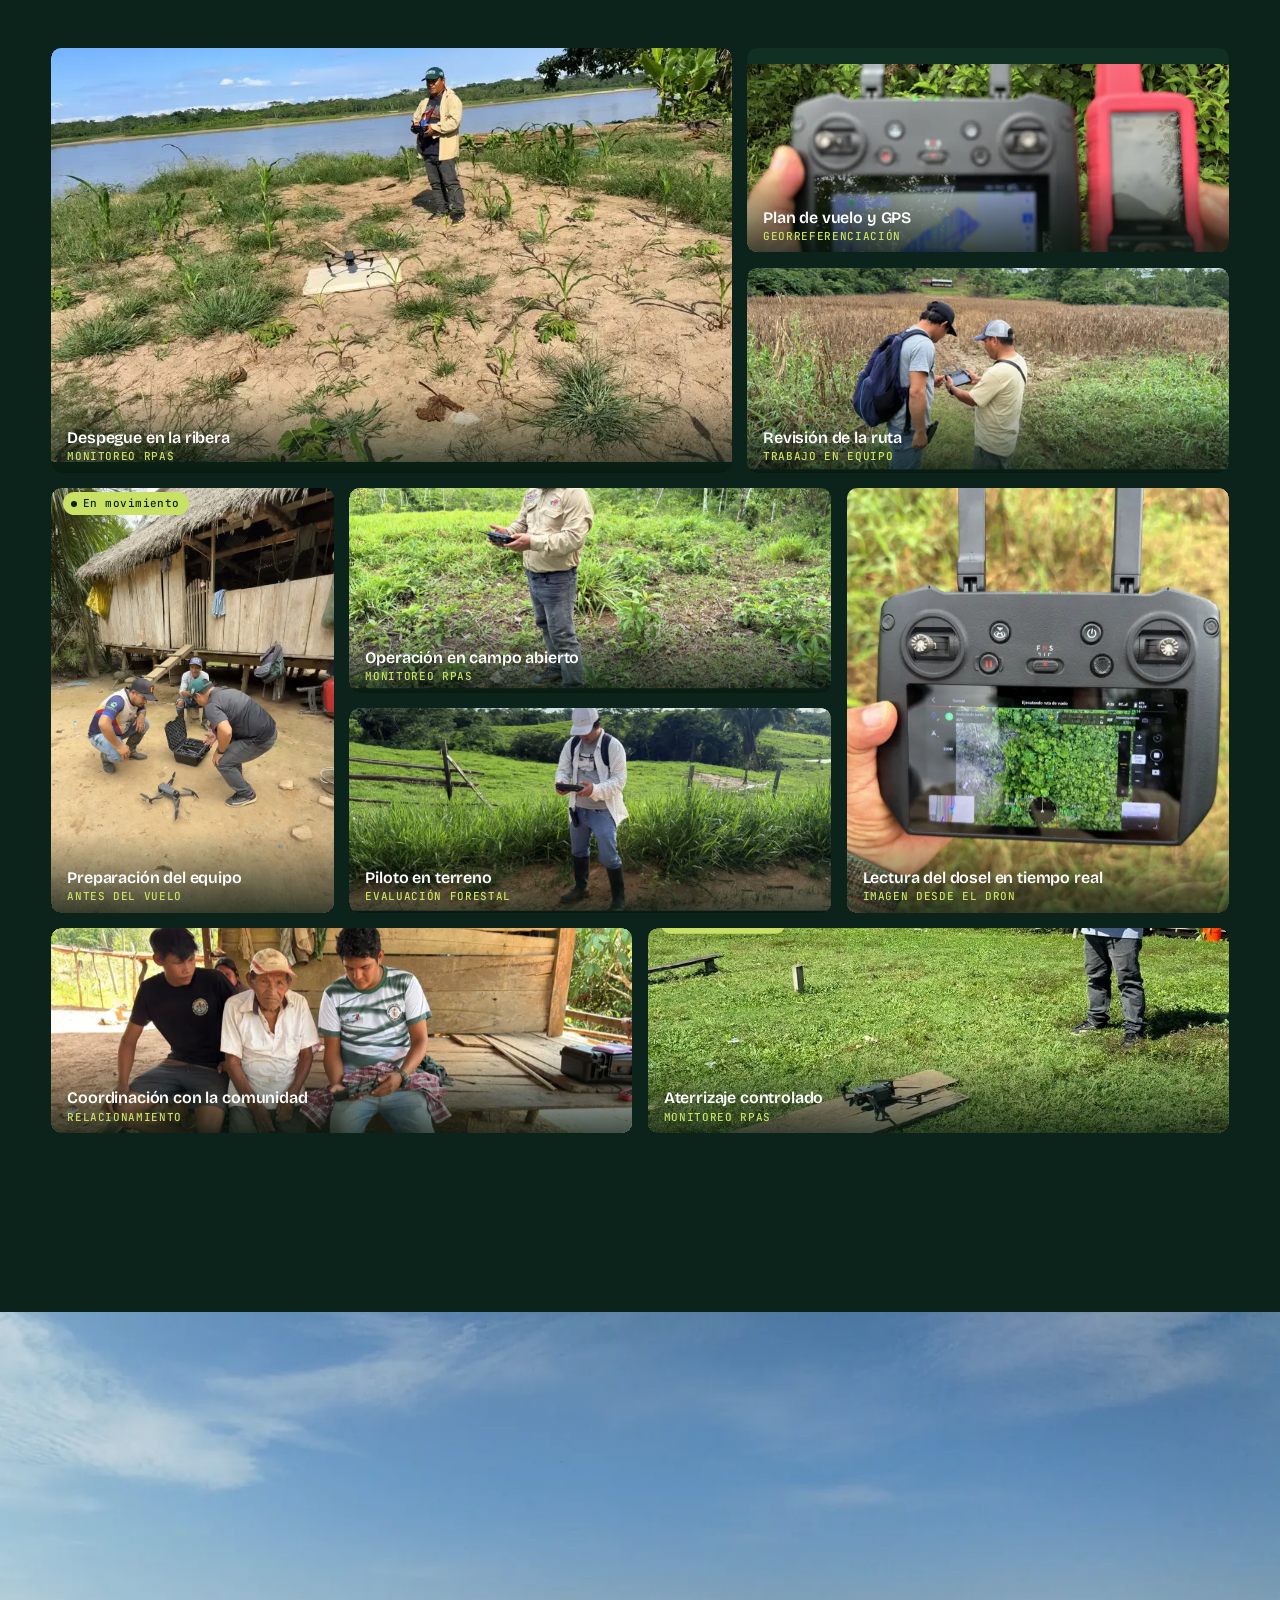
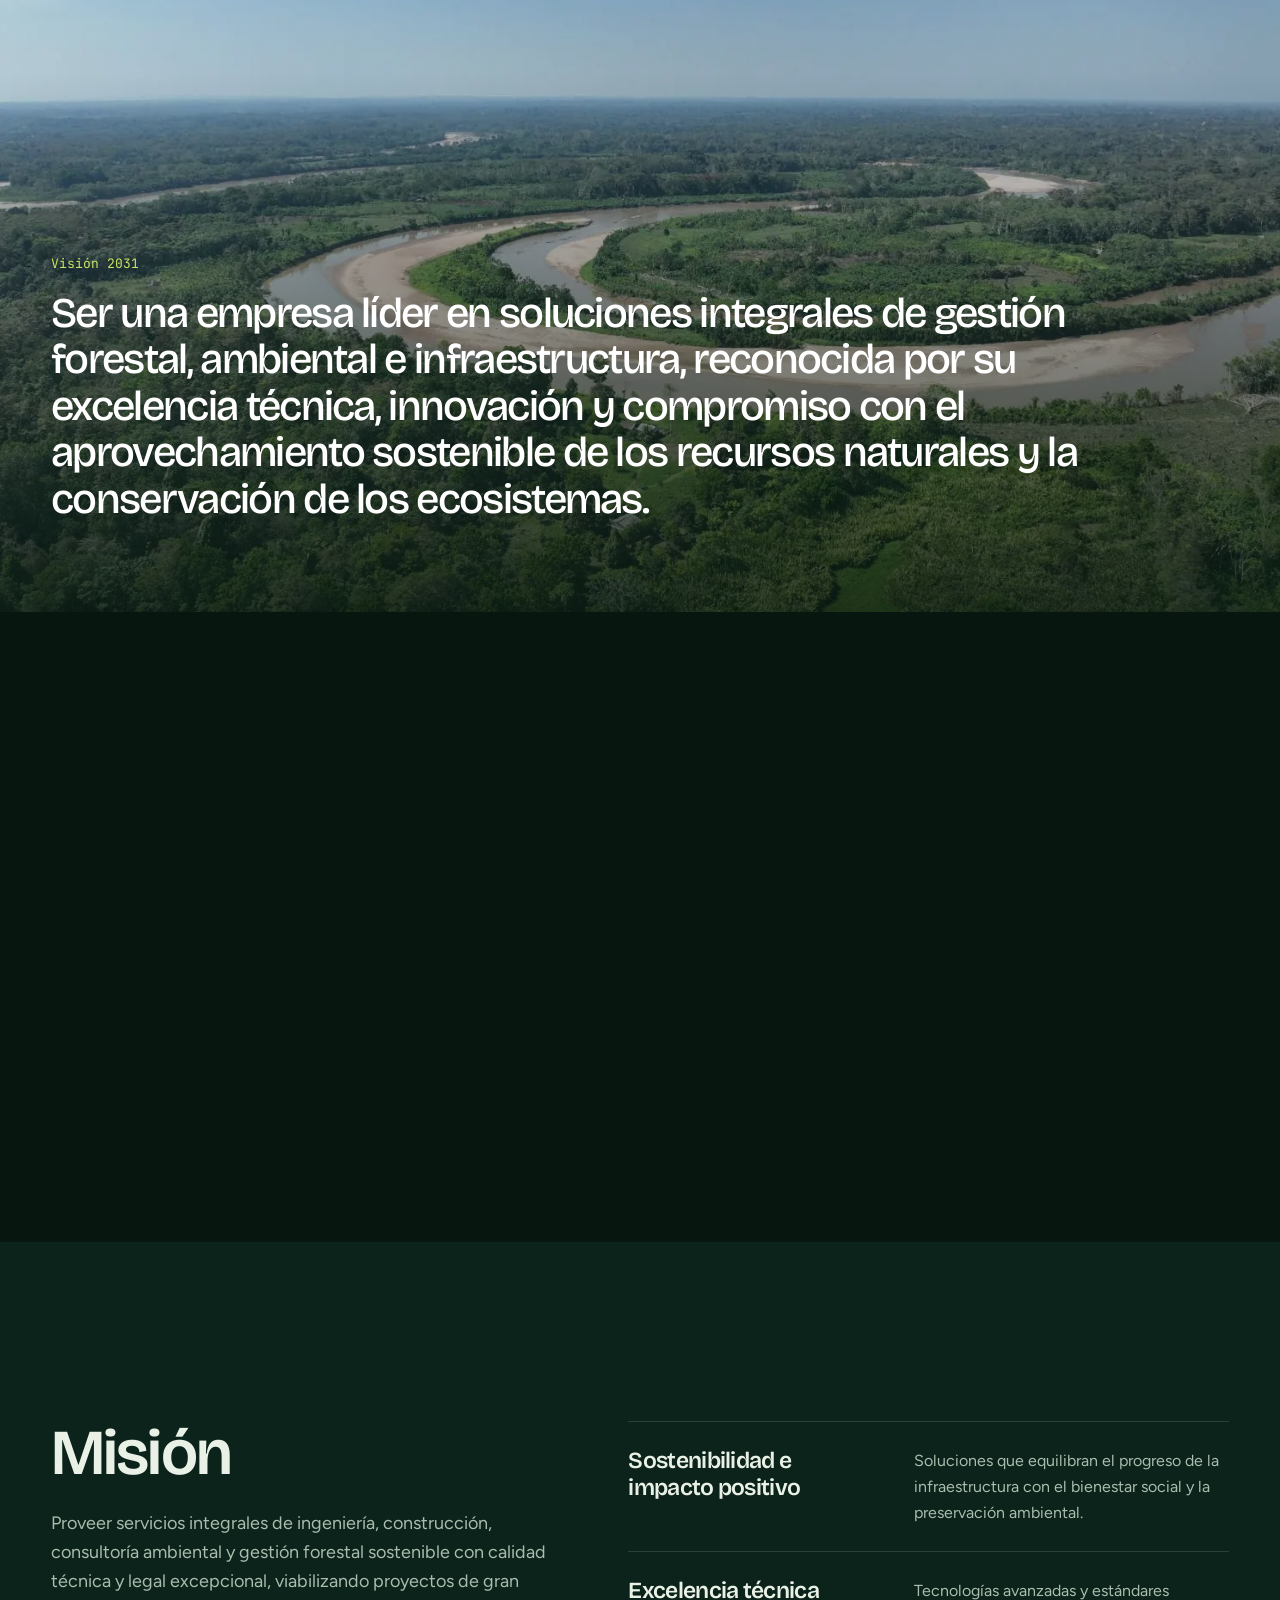
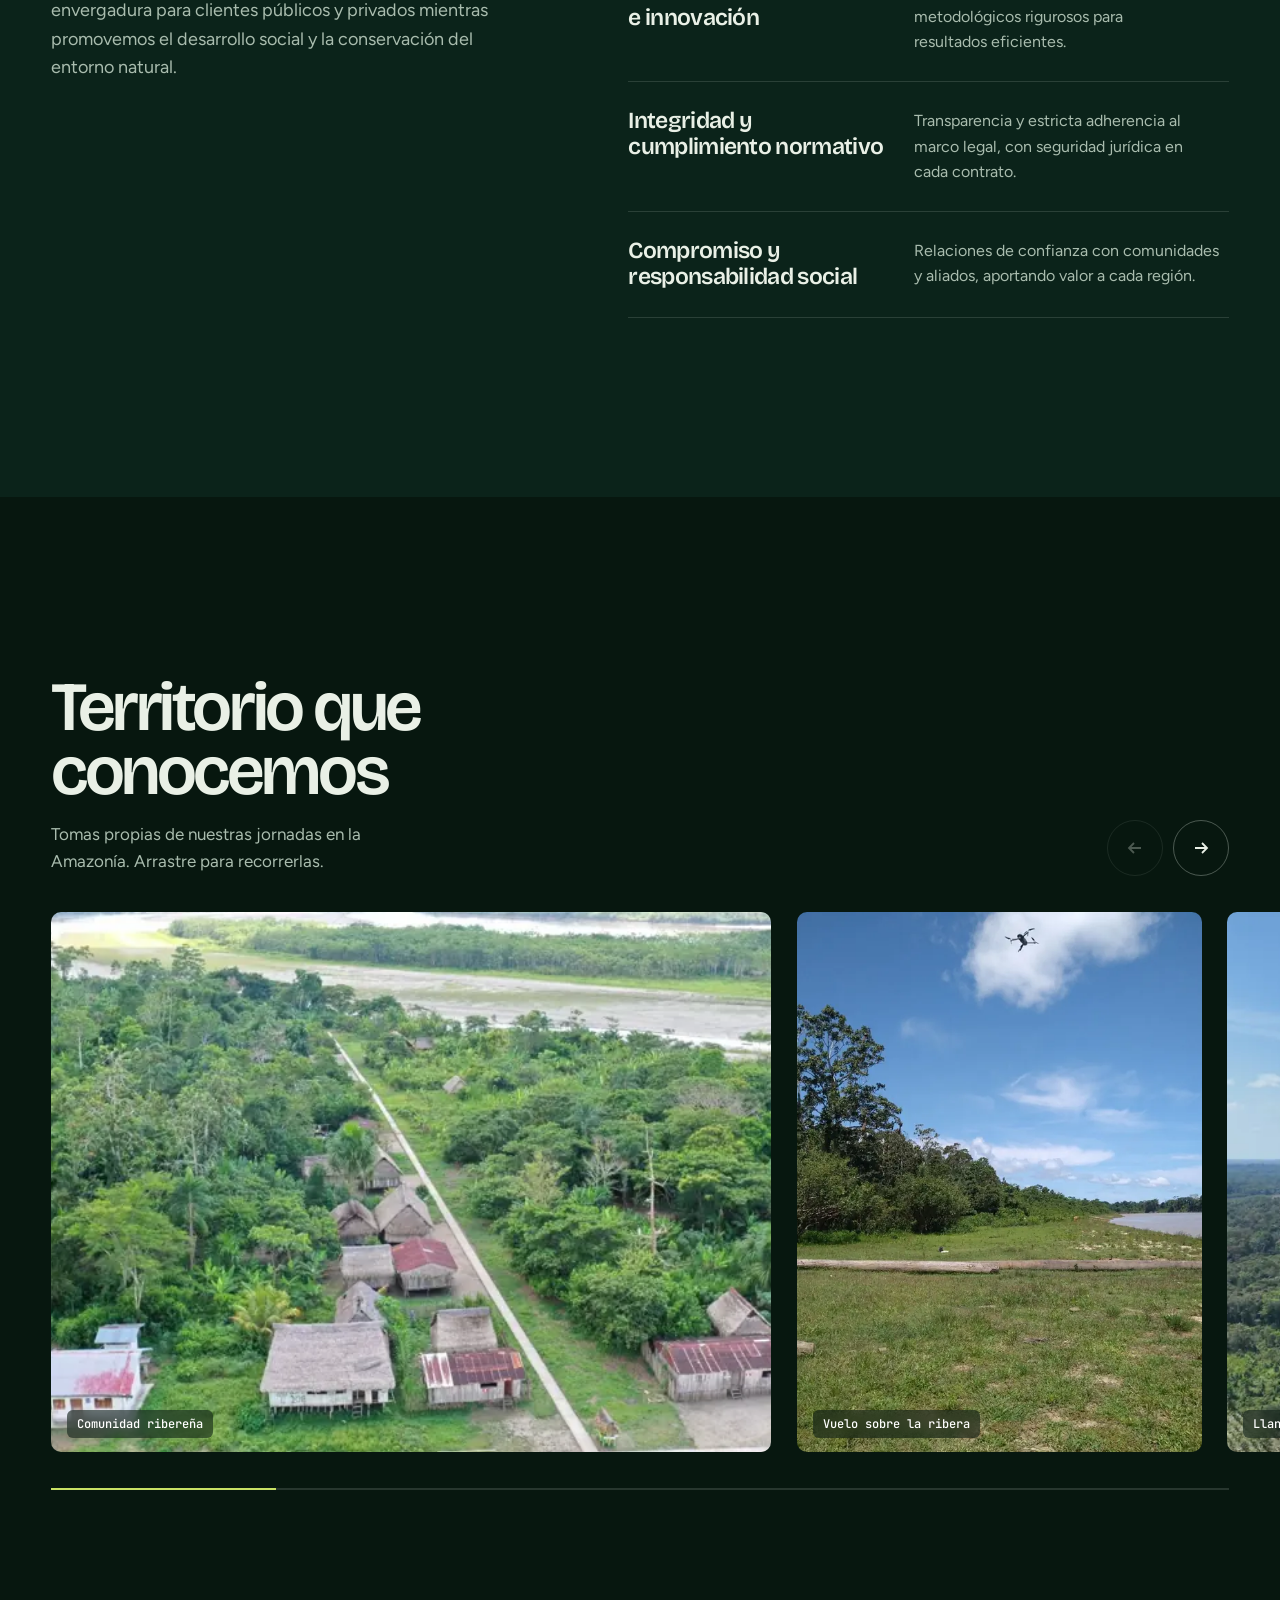
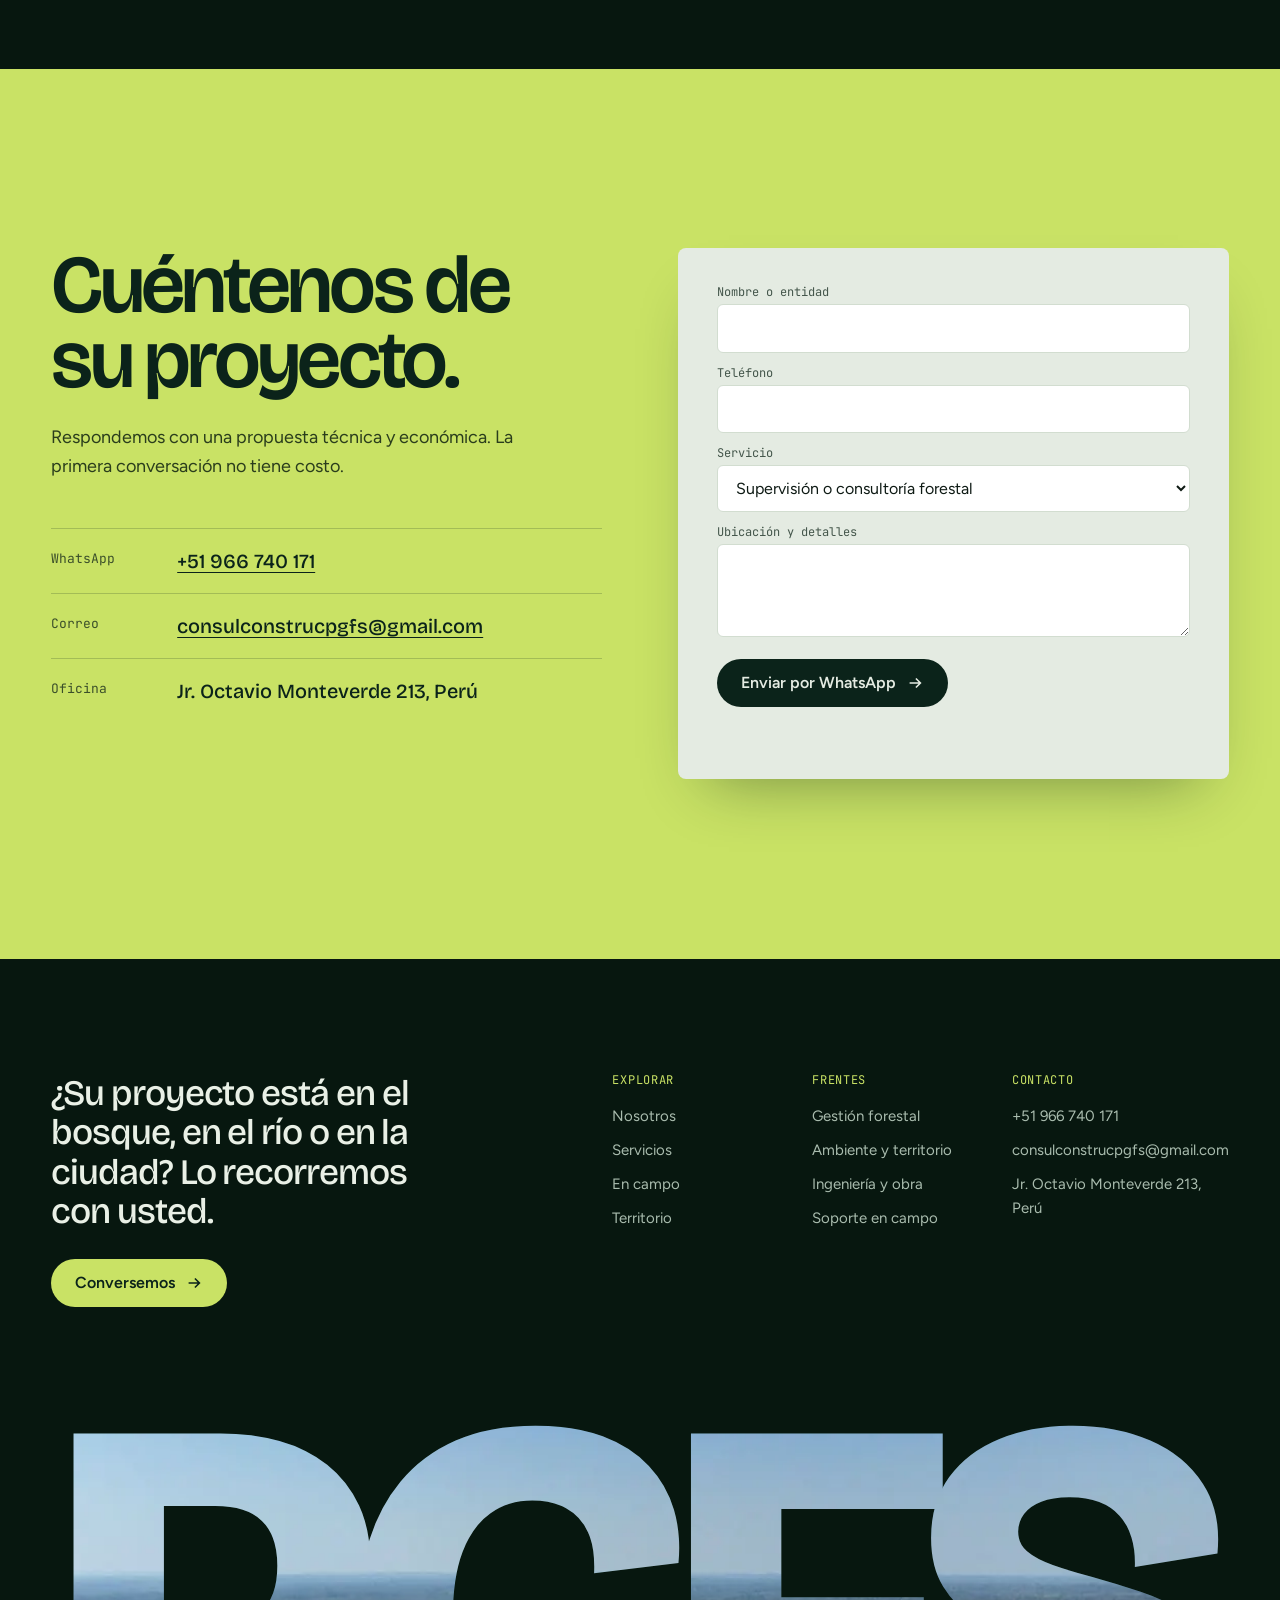
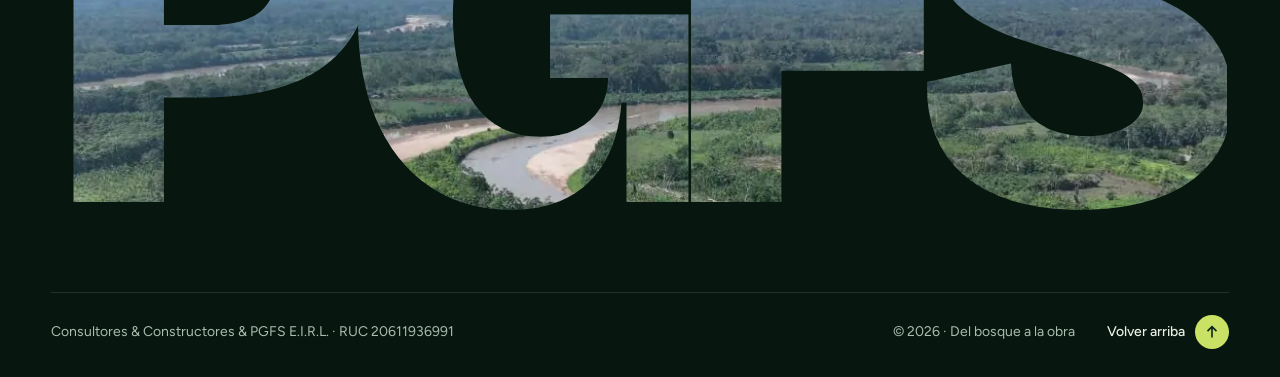
==== commit 27ff7b40: "Sincronizar las animaciones de scroll con el contenido" ====
--- a/index.html
+++ b/index.html
@@ -221,7 +221,7 @@
   <link rel="preconnect" href="https://fonts.gstatic.com" crossorigin>
   <link href="https://fonts.googleapis.com/css2?family=Bricolage+Grotesque:opsz,wght@12..96,300..800&family=Figtree:wght@400;500;600&family=JetBrains+Mono:wght@400;500&display=swap" rel="stylesheet">
   <link rel="preload" as="image" href="media/hero-poster.webp">
-  <link rel="stylesheet" href="styles.css?v=202610261810">
+  <link rel="stylesheet" href="styles.css?v=202610261859">
   <!-- Google Analytics: pegar aquí el ID de medición (G-XXXXXXXXXX). Vacío = desactivado -->
   <script>
     (function () {
@@ -663,6 +663,6 @@
     </div>
   </footer>
 
-  <script src="main.js?v=202610261810"></script>
+  <script src="main.js?v=202610261859"></script>
 </body>
 </html>
--- a/styles.css
+++ b/styles.css
@@ -187,7 +187,7 @@
 .ticker__track span::after { content: ""; width: 12px; height: 12px; border-radius: 50%; background: var(--forest-900); margin-left: 28px; }
 
 /* ---------- Revelado ---------- */
-.reveal { opacity: 0; transform: translateY(24px); transition: opacity 900ms var(--ease-out), transform 900ms var(--ease-out); transition-delay: var(--d, 0ms); }
+.reveal { opacity: 0; transform: translateY(20px); transition: opacity 650ms var(--ease-out), transform 650ms var(--ease-out); transition-delay: var(--d, 0ms); }
 .reveal.in { opacity: 1; transform: none; }
 
 /* ---------- Quiénes somos ---------- */
@@ -246,14 +246,15 @@
 .field { position: relative; display: grid; grid-template-columns: 1.25fr 1fr; background: var(--forest-950); }
 .field__sticky { position: sticky; top: 0; height: 100svh; padding: 96px 0 32px var(--gutter); }
 .field__media { position: relative; height: 100%; border-radius: 12px; overflow: hidden; background: var(--forest-800); }
-.field__layer { position: absolute; inset: 0; width: 100%; height: 100%; object-fit: cover; opacity: 0; transform: scale(1.06); transition: opacity 900ms ease, transform 1600ms var(--ease-out); }
+.field__layer { position: absolute; inset: 0; width: 100%; height: 100%; object-fit: cover; opacity: 0; transform: scale(1.04); transition: opacity 450ms ease, transform 900ms var(--ease-out); }
 .field__layer.is-active { opacity: 1; transform: scale(1); }
 .field__progress { position: absolute; left: 20px; right: 20px; bottom: 20px; height: 2px; background: rgba(233, 240, 230, 0.25); z-index: 2; }
 .field__progress i { position: absolute; inset: 0; background: var(--lichen); transform-origin: 0 50%; transform: scaleX(var(--p, 0)); }
 .field__steps { padding: 0 var(--gutter) 30vh clamp(32px, 5vw, 80px); }
 .field__title { font-size: clamp(44px, 6vw, 96px); line-height: 0.9; letter-spacing: -0.05em; padding: 22vh 0 4vh; }
-.step { min-height: 62vh; display: flex; flex-direction: column; justify-content: center; opacity: 0.25; transition: opacity 500ms ease; }
+.step { min-height: 62vh; display: flex; flex-direction: column; justify-content: center; opacity: 0.25; transition: opacity 300ms ease; }
 .step.is-active { opacity: 1; }
+.step__media { display: none; }
 .step h3 { font-size: clamp(28px, 3vw, 44px); line-height: 1.05; }
 .step p { color: var(--on-dark-2); margin-top: 16px; max-width: 38ch; font-size: 18px; }
 
@@ -268,7 +269,7 @@
   grid-auto-rows: clamp(150px, 16vw, 250px);
 }
 .tile { position: relative; margin: 0; border-radius: 10px; overflow: hidden; background: var(--forest-800);
-  clip-path: inset(var(--ci, 0%) 0 0 0 round 10px); transition: clip-path 1100ms var(--ease-in-out); transition-delay: var(--td, 0ms); }
+  clip-path: inset(var(--ci, 0%) 0 0 0 round 10px); transition: clip-path 850ms var(--ease-in-out); transition-delay: var(--td, 0ms); }
 .mosaic.is-armed .tile { --ci: 100%; }
 .mosaic.is-armed.in .tile { --ci: 0%; }
 .tile__media { position: absolute; inset: -9% 0; will-change: transform; transform: translate3d(0, var(--py, 0px), 0); }
@@ -436,10 +437,12 @@
   .svc-media { position: relative; top: 0; aspect-ratio: 16 / 10; }
 
   .field { grid-template-columns: 1fr; }
-  .field__sticky { height: 52svh; top: 0; padding: 72px var(--gutter) 12px; z-index: 1; background: var(--forest-950); }
-  .field__steps { padding: 0 var(--gutter) 20vh; }
-  .field__title { padding: 6vh 0 2vh; }
-  .step { min-height: 46vh; }
+  .field__sticky { display: none; }
+  .field__steps { padding: 0 var(--gutter) var(--section); }
+  .field__title { padding: var(--section) 0 28px; }
+  .step { min-height: 0; opacity: 1; padding-bottom: 48px; justify-content: flex-start; }
+  .step__media { display: block; margin: 0 0 18px; aspect-ratio: 4 / 3; border-radius: 10px; overflow: hidden; background: var(--forest-800); }
+  .step__media img { width: 100%; height: 100%; object-fit: cover; }
 
   .crew__head { grid-template-columns: 1fr; }
   .crew__head p { justify-self: start; }
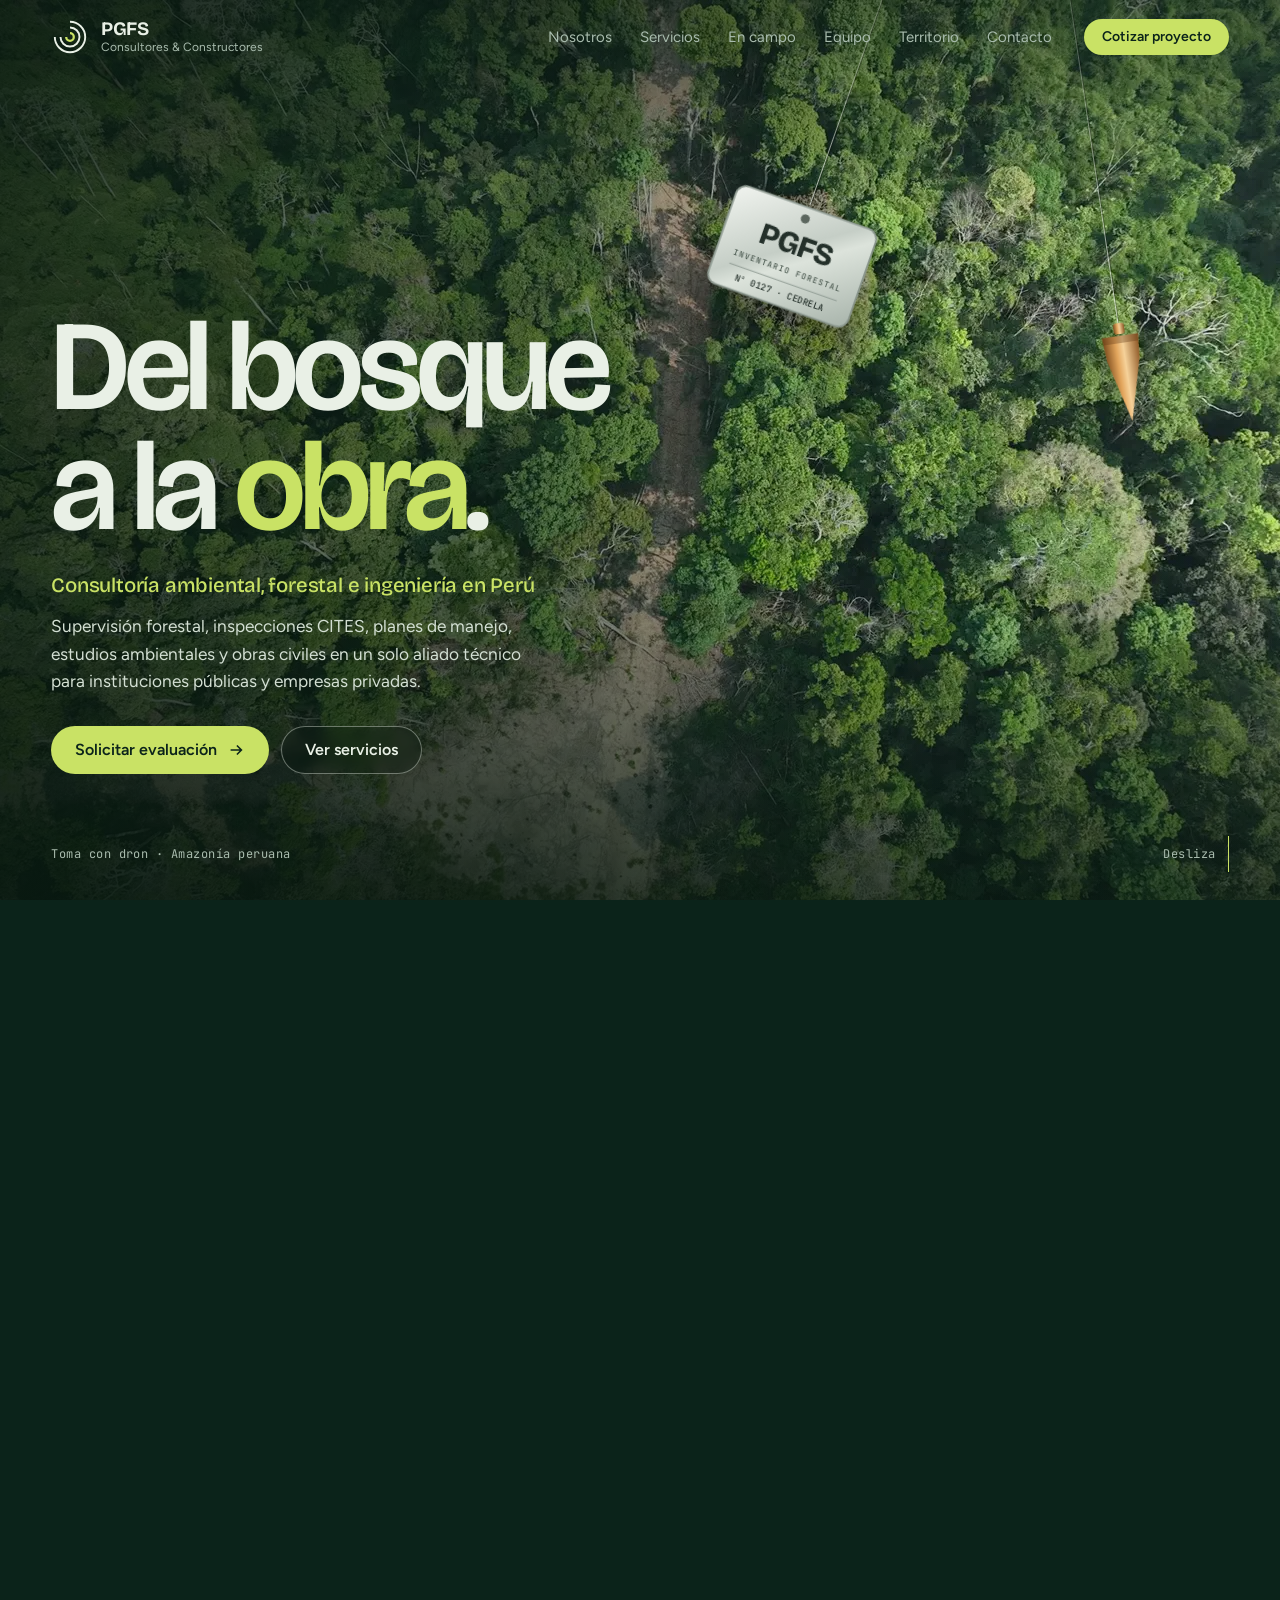
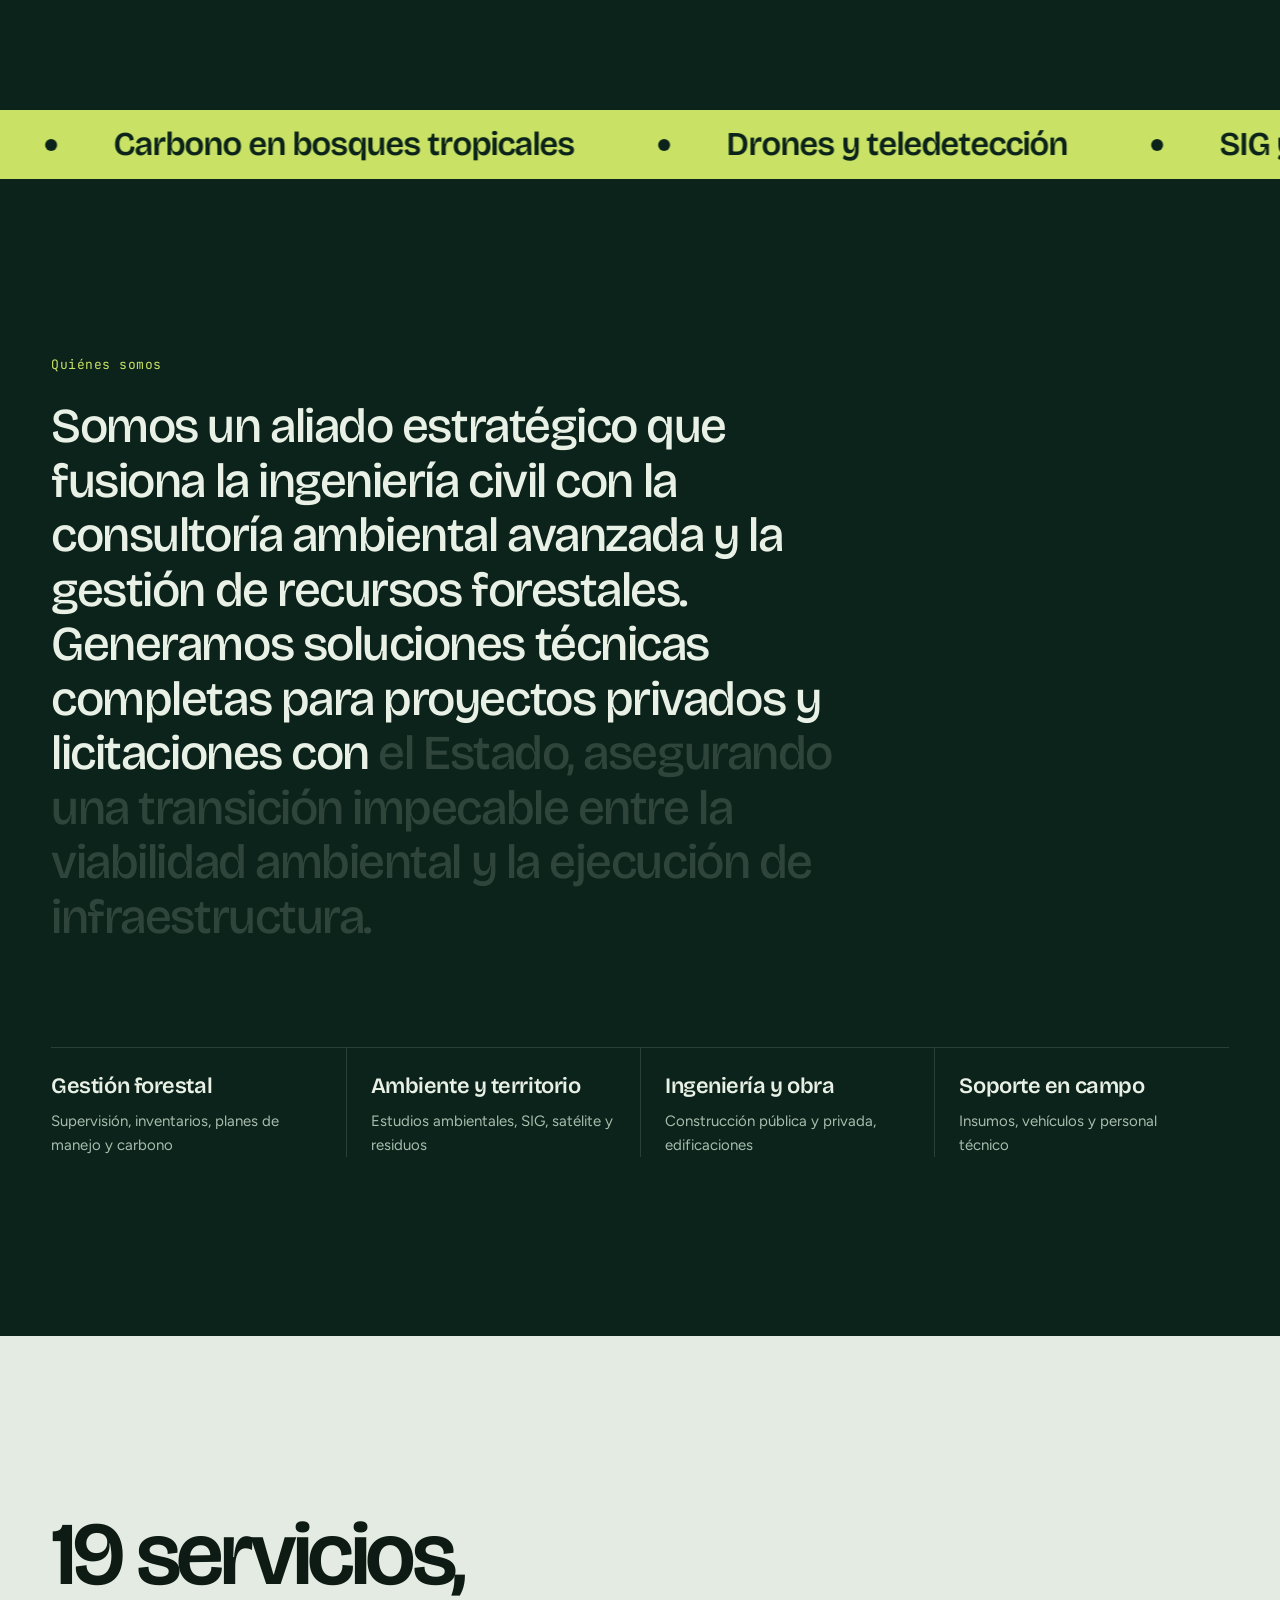
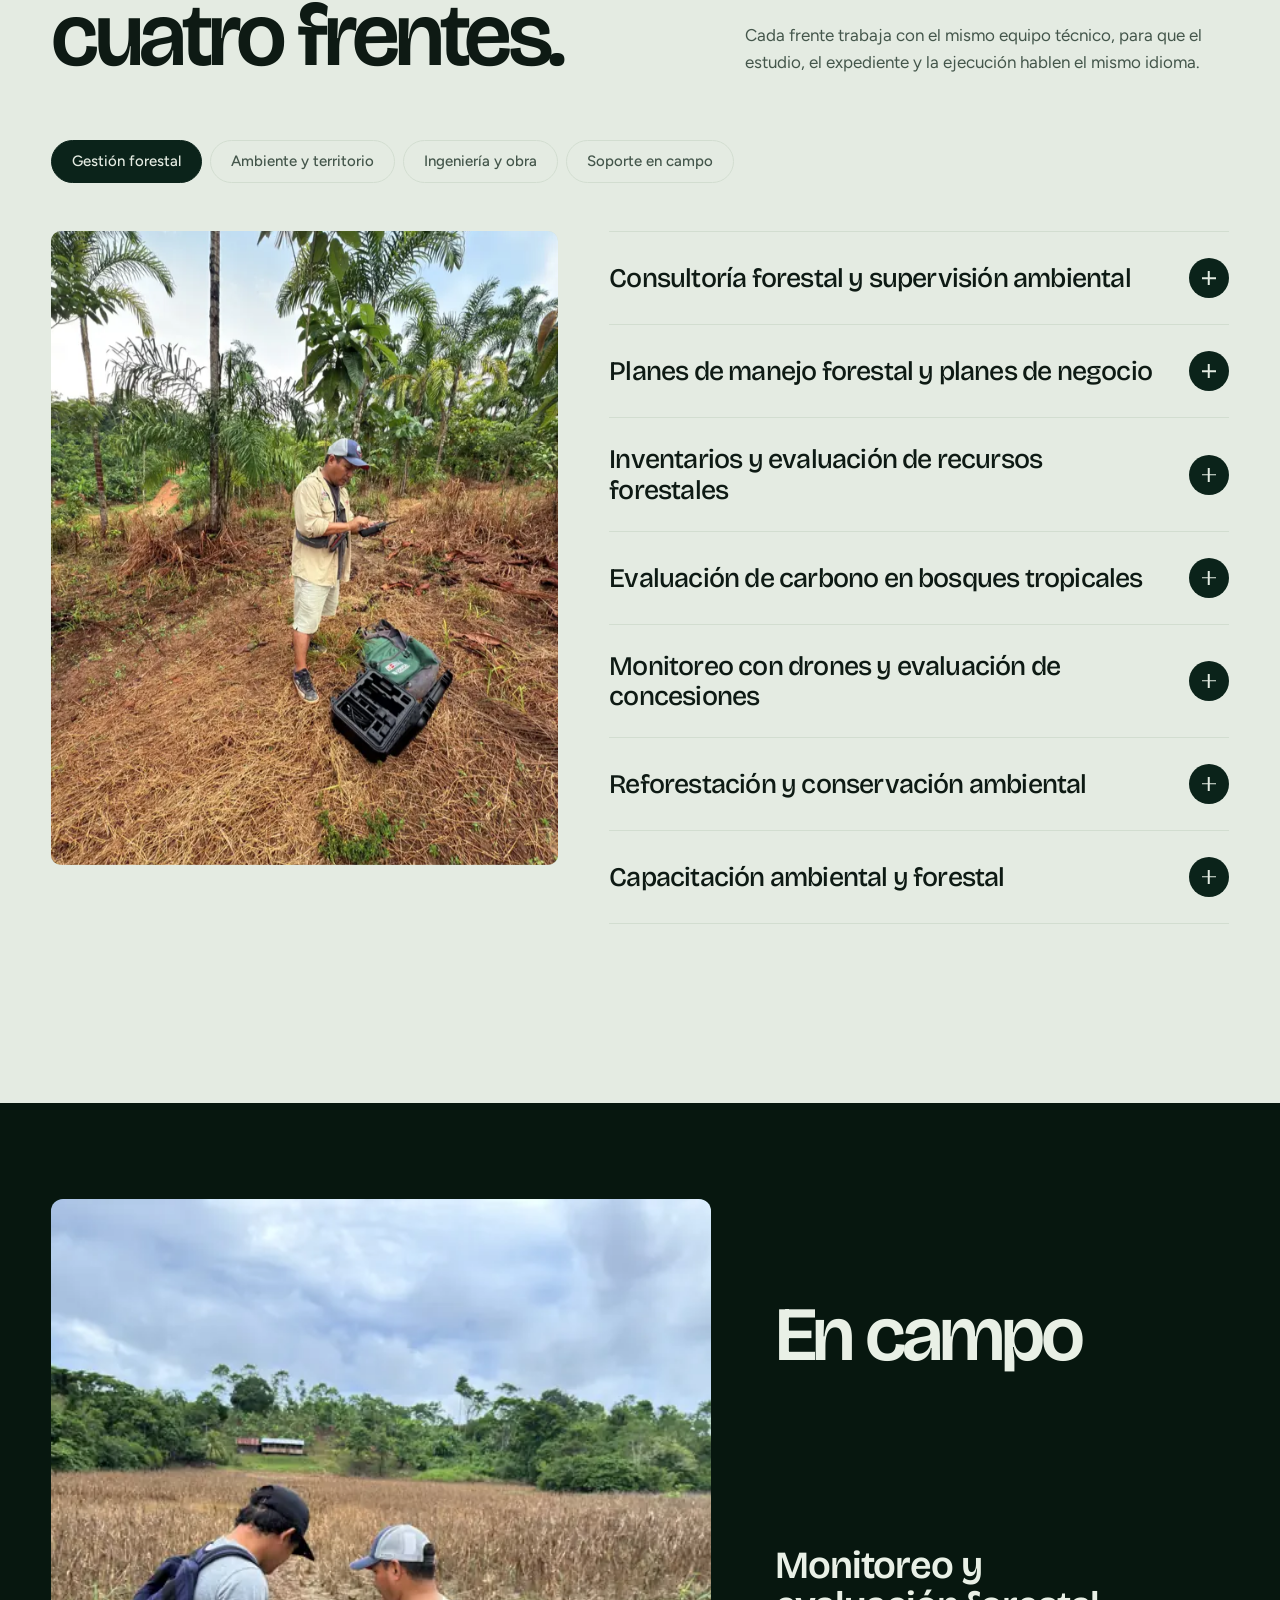
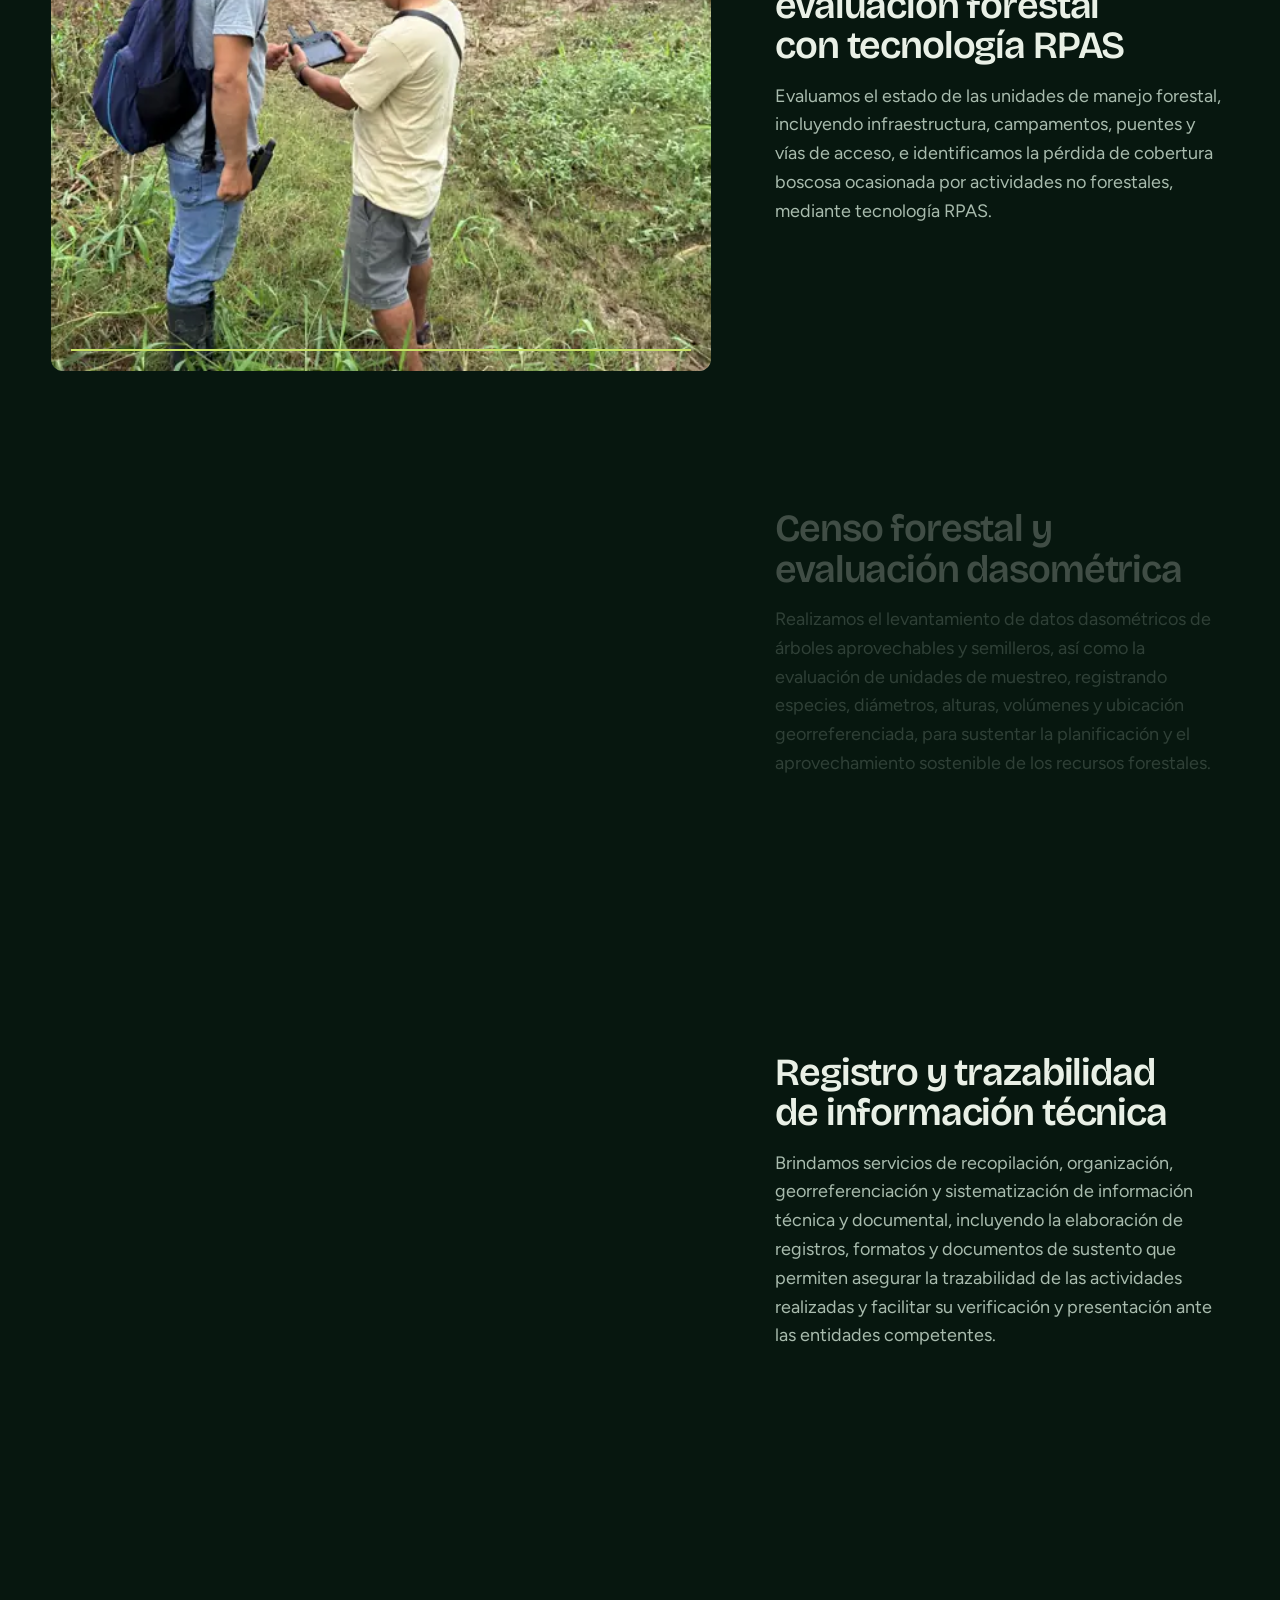
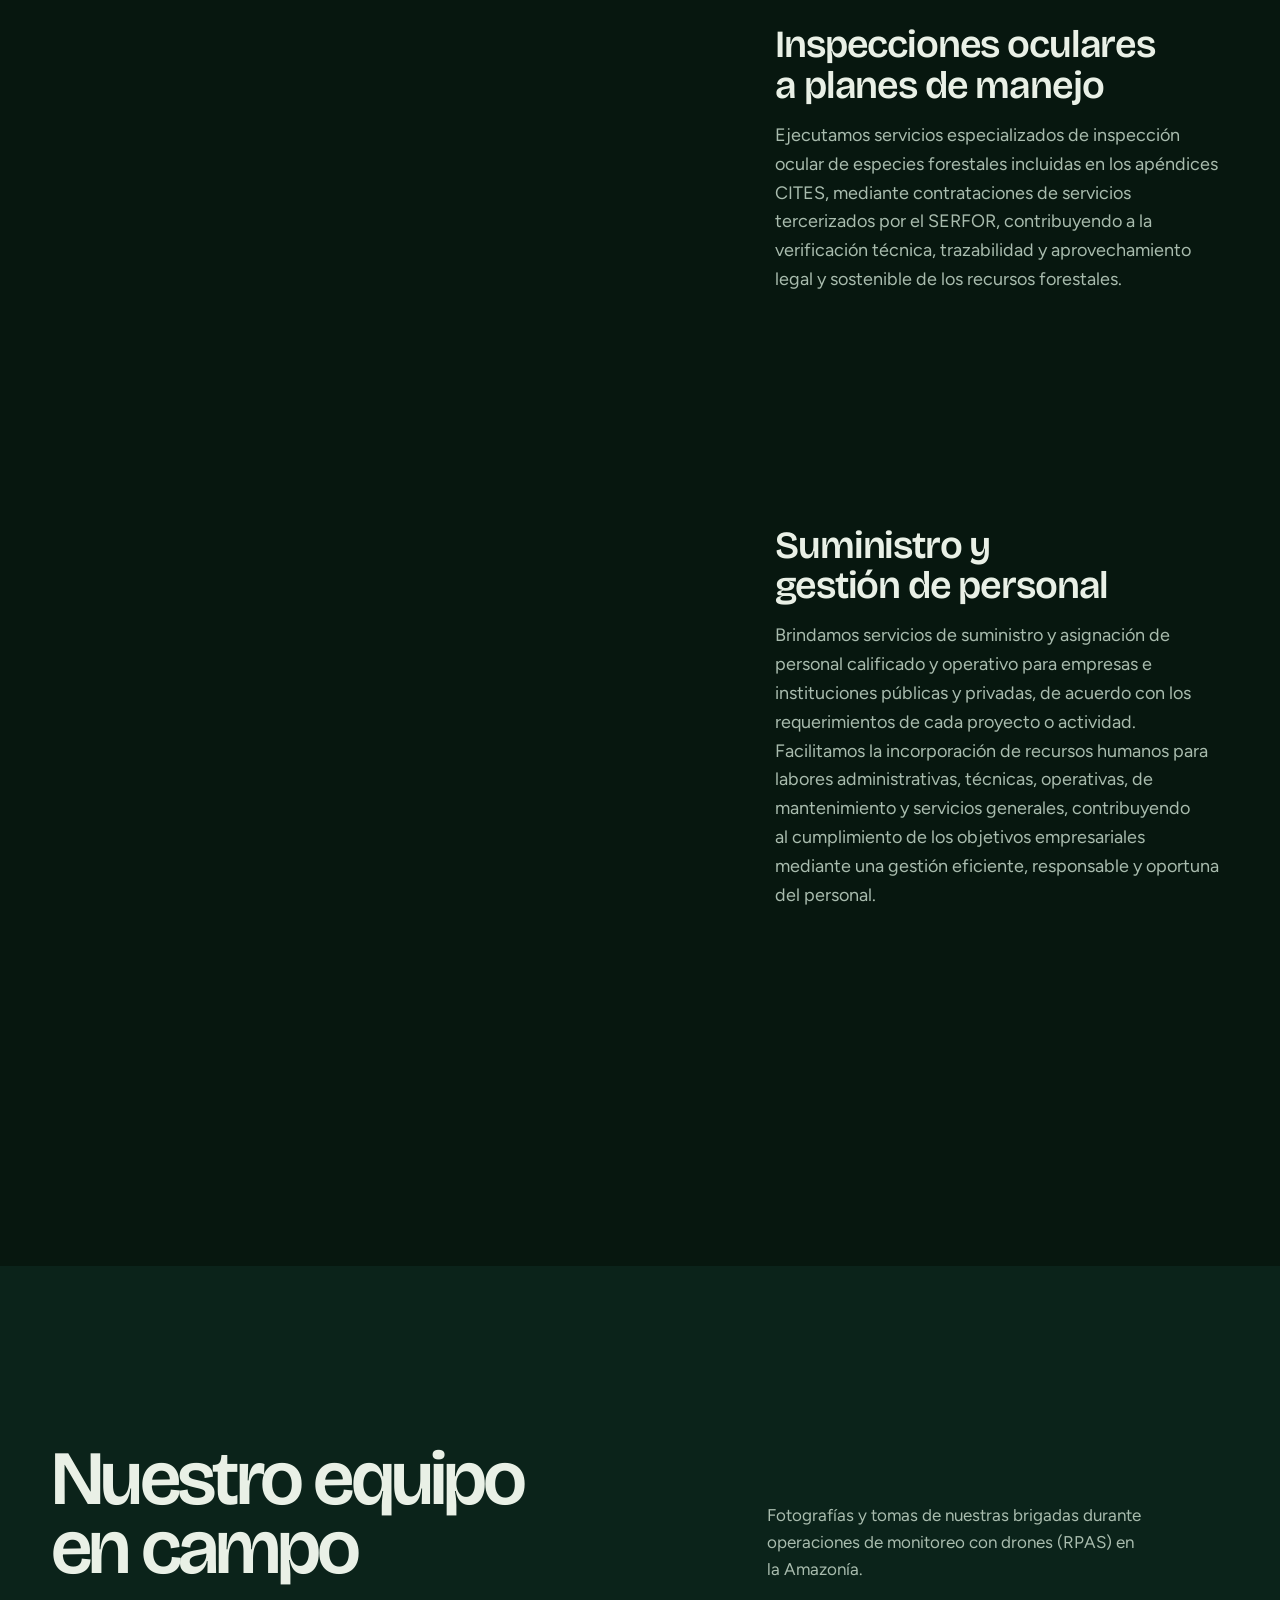
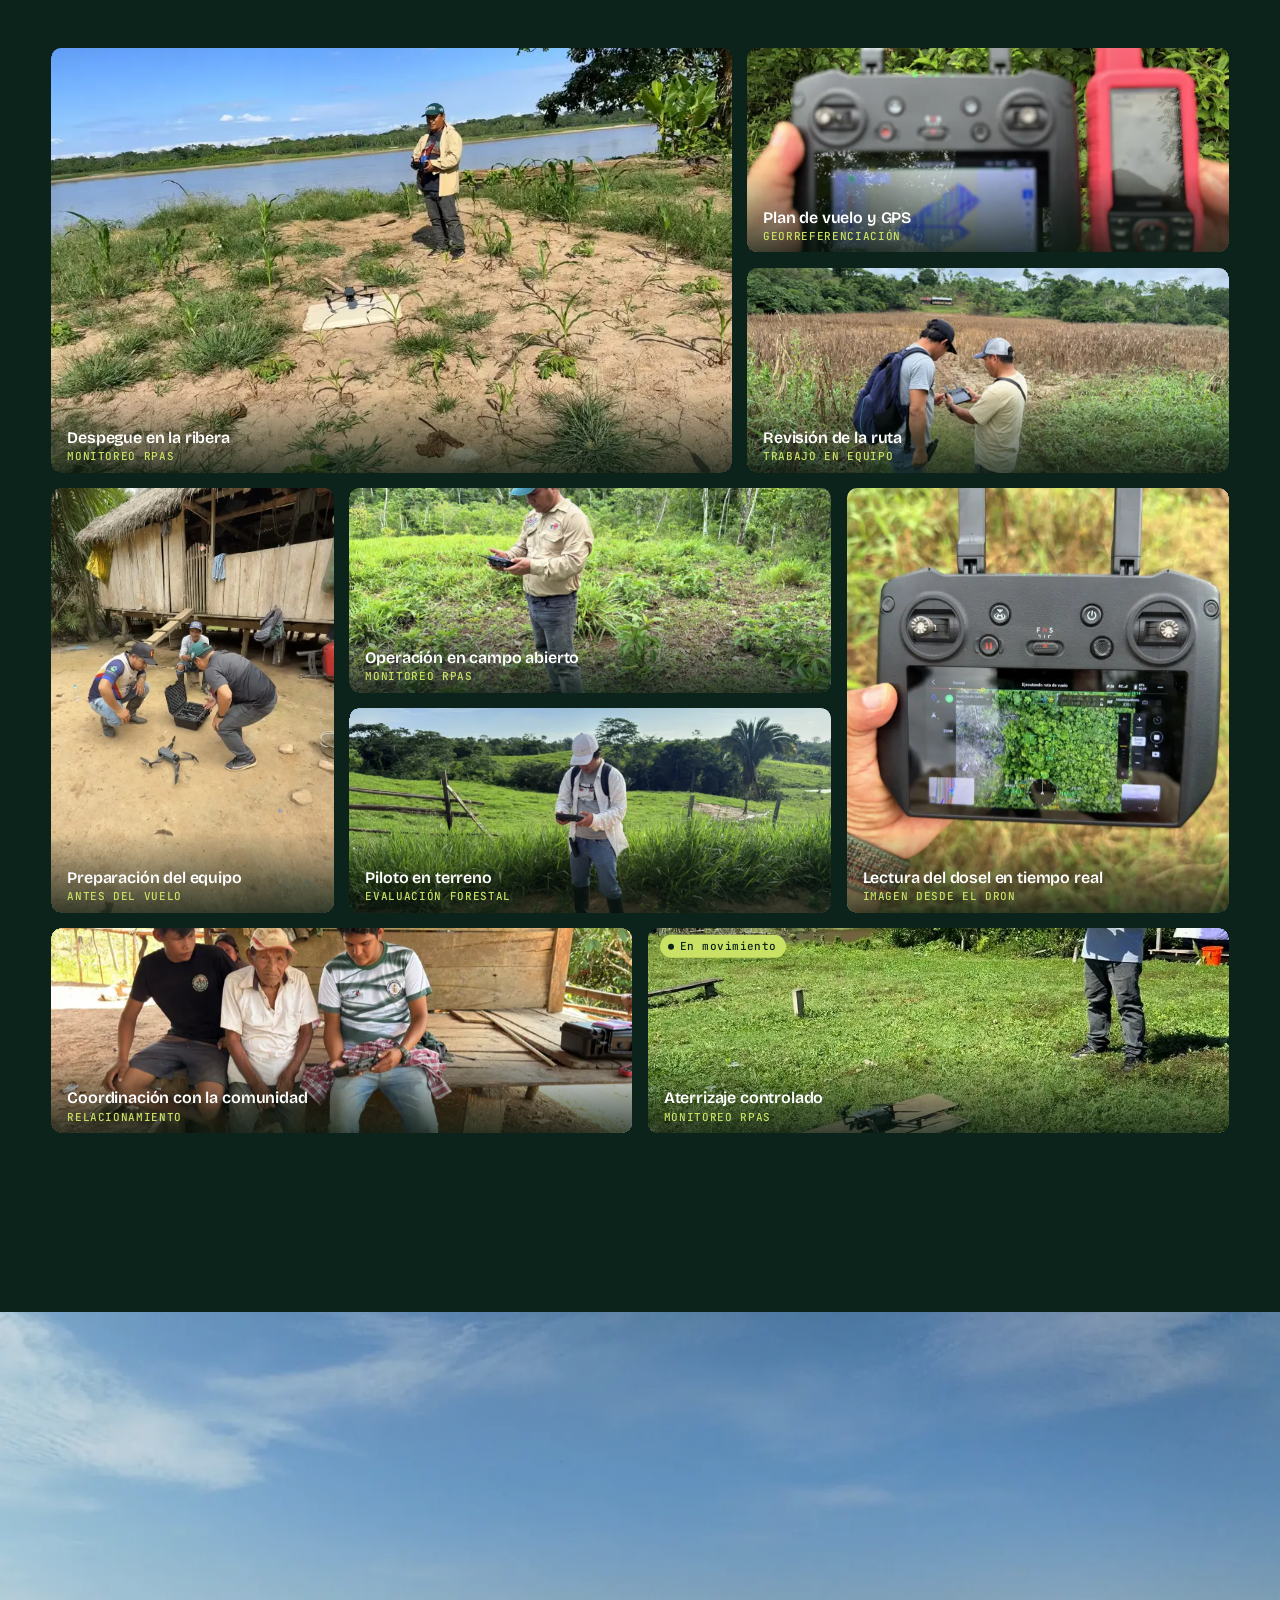
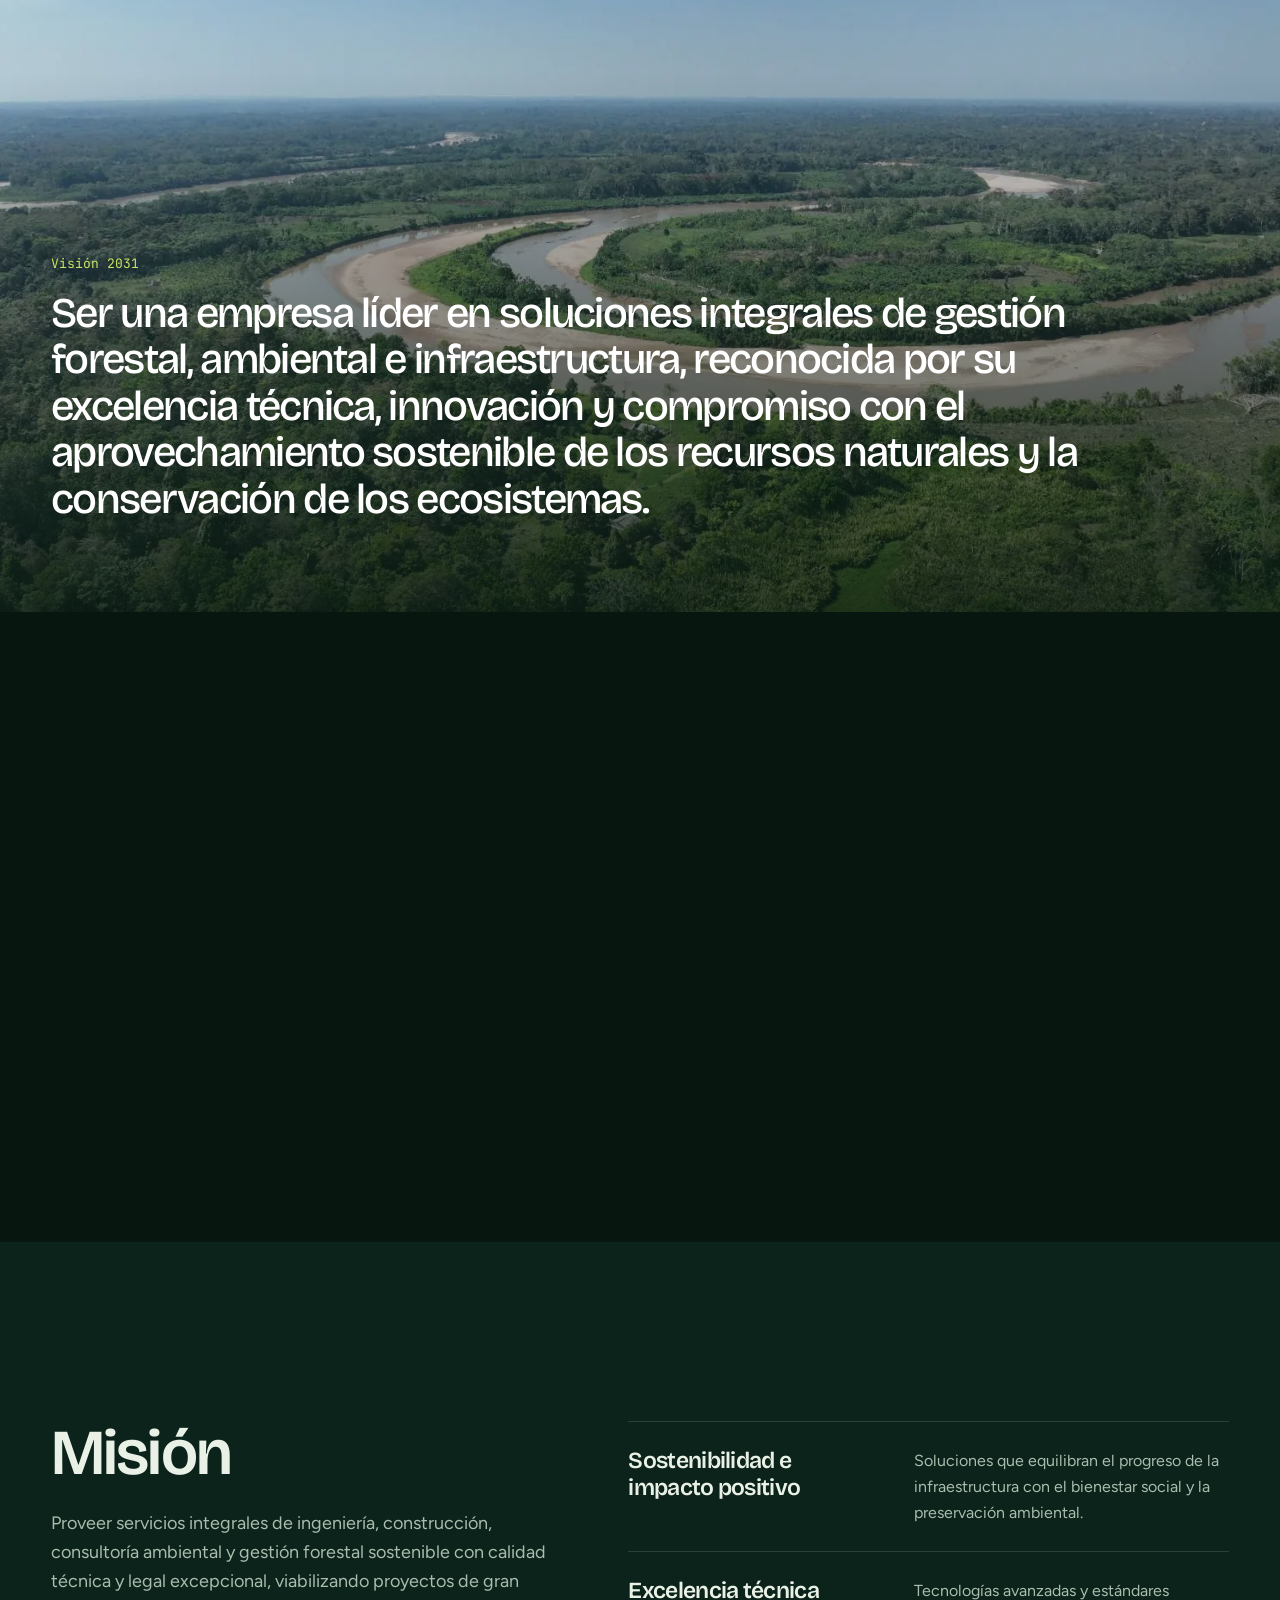
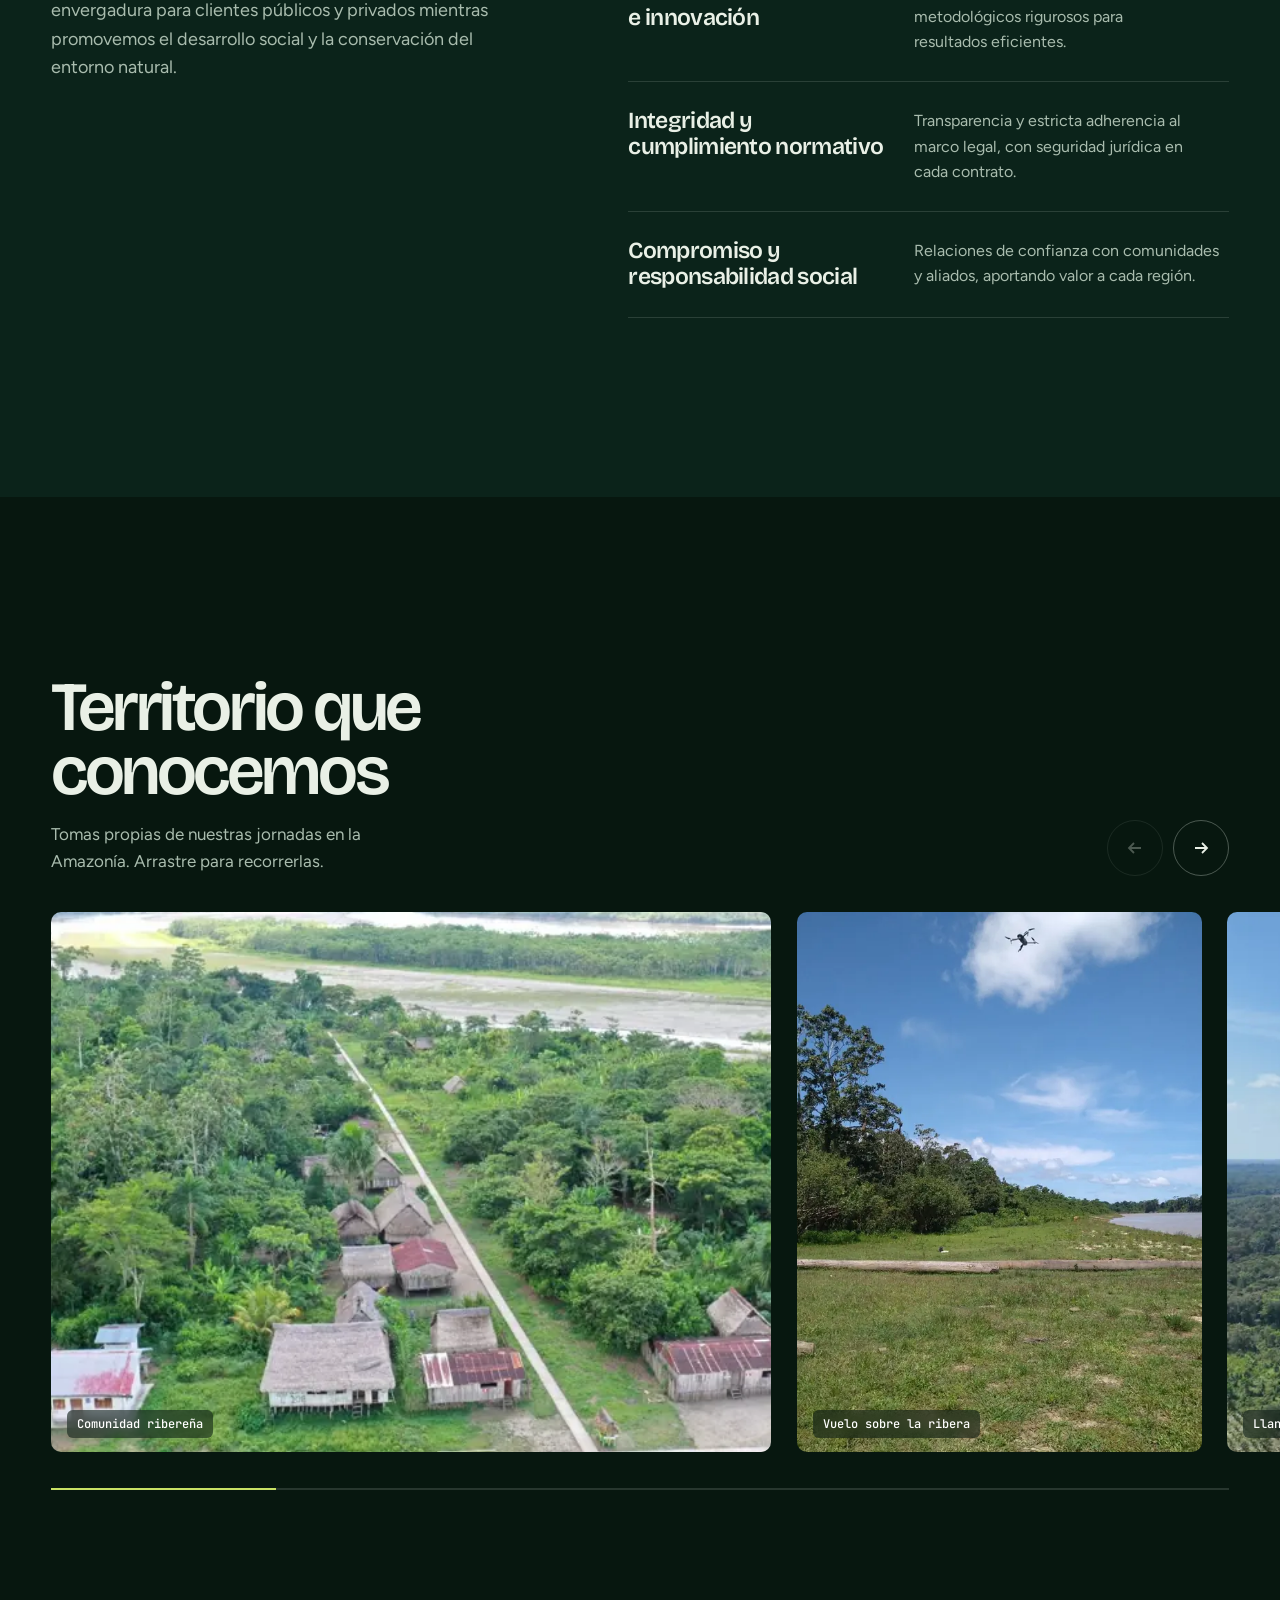
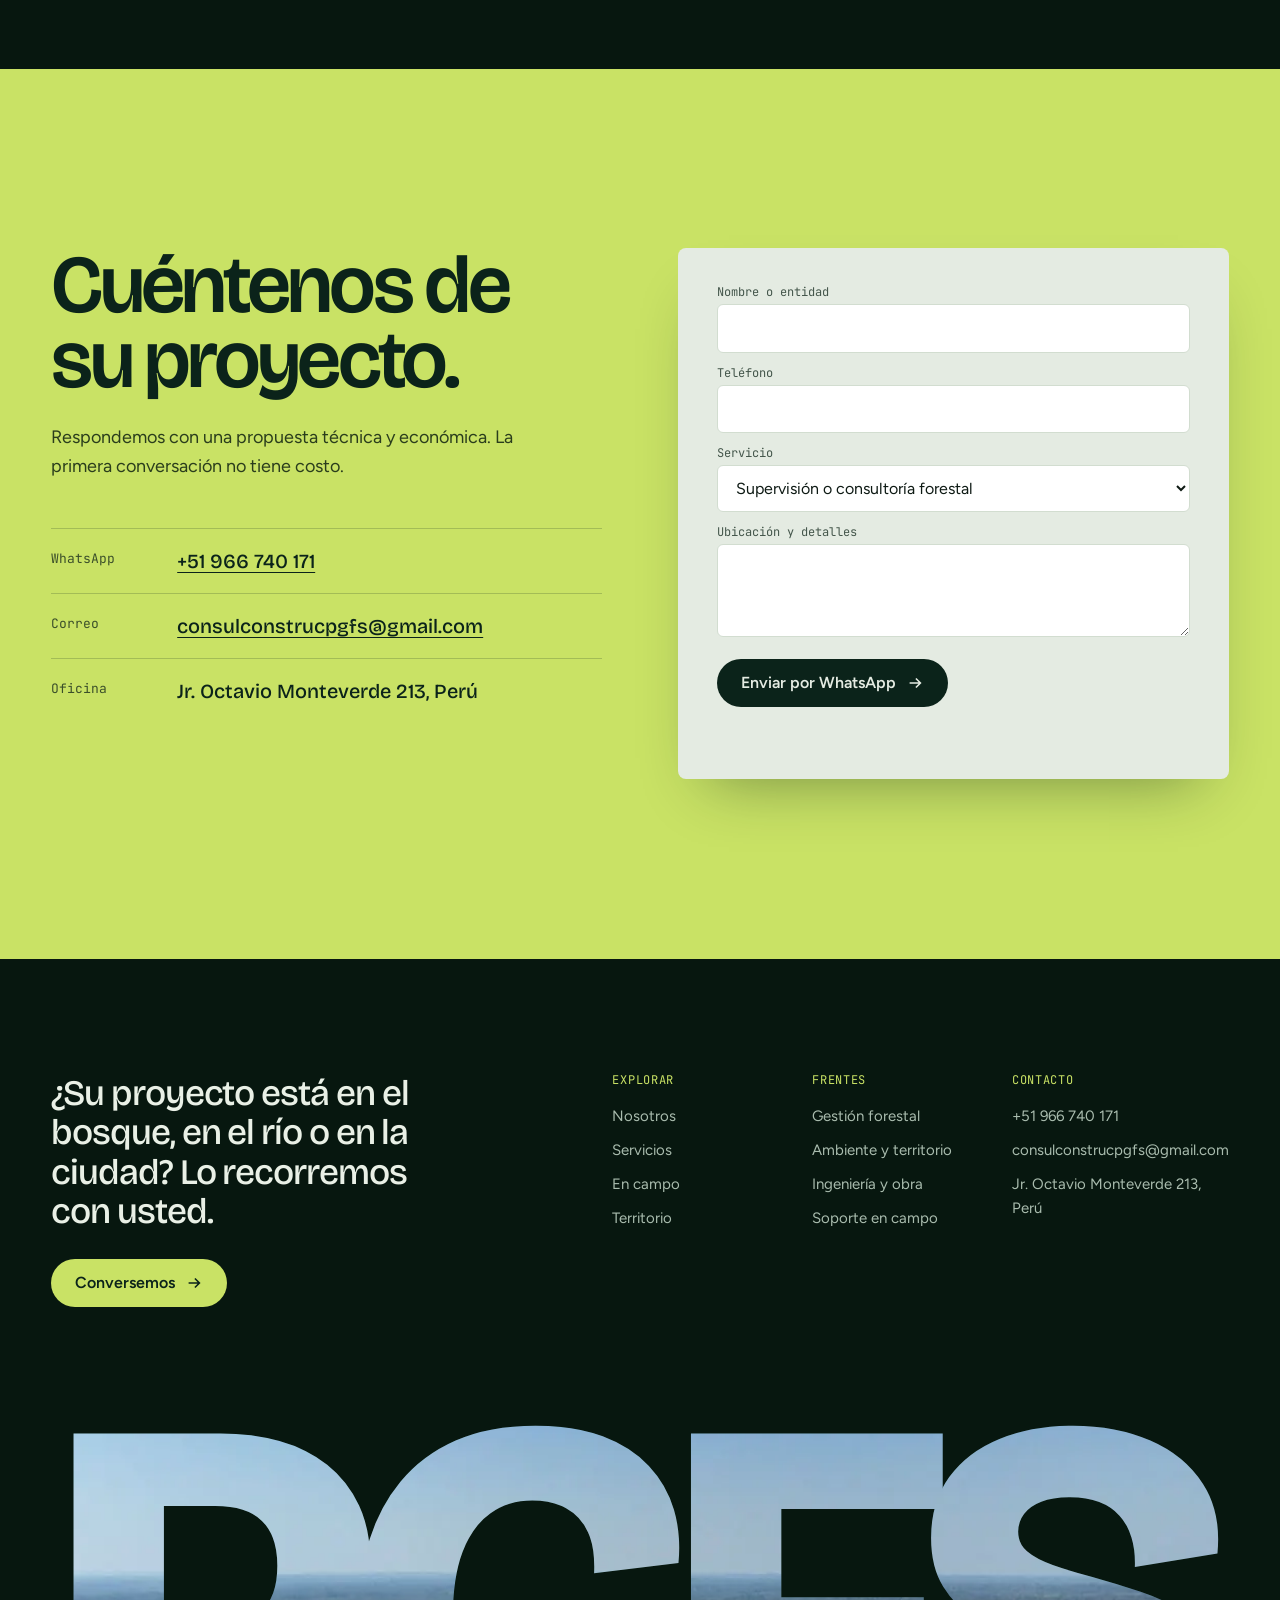
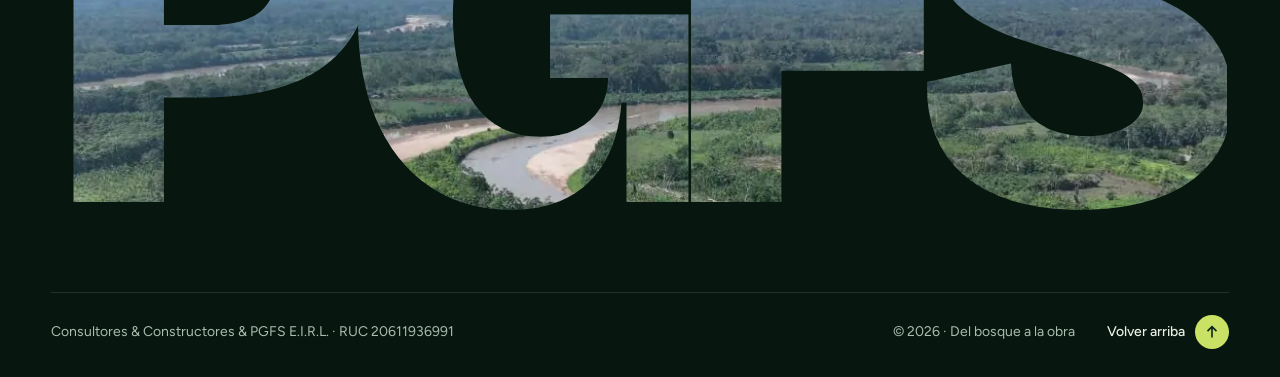
==== commit 59c1c812: "Hacer fluida la transición de imágenes al cambiar de frente de servicios" ====
--- a/index.html
+++ b/index.html
@@ -221,7 +221,7 @@
   <link rel="preconnect" href="https://fonts.gstatic.com" crossorigin>
   <link href="https://fonts.googleapis.com/css2?family=Bricolage+Grotesque:opsz,wght@12..96,300..800&family=Figtree:wght@400;500;600&family=JetBrains+Mono:wght@400;500&display=swap" rel="stylesheet">
   <link rel="preload" as="image" href="media/hero-poster.webp">
-  <link rel="stylesheet" href="styles.css?v=202610261859">
+  <link rel="stylesheet" href="styles.css?v=202610261904">
   <!-- Google Analytics: pegar aquí el ID de medición (G-XXXXXXXXXX). Vacío = desactivado -->
   <script>
     (function () {
@@ -663,6 +663,6 @@
     </div>
   </footer>
 
-  <script src="main.js?v=202610261859"></script>
+  <script src="main.js?v=202610261904"></script>
 </body>
 </html>
--- a/styles.css
+++ b/styles.css
@@ -218,9 +218,9 @@
 @media (hover: hover) and (pointer: fine) { .tab:not(.is-active):hover { border-color: var(--moss); color: var(--forest-900); } }
 .svc-wrap { display: grid; grid-template-columns: 0.9fr 1.1fr; gap: clamp(24px, 4vw, 64px); align-items: start; }
 .svc-media { position: sticky; top: 110px; aspect-ratio: 4 / 5; border-radius: 10px; overflow: hidden; background: var(--mist-200); }
-.svc-media img { position: absolute; inset: 0; width: 100%; height: 100%; object-fit: cover; clip-path: inset(0 0 100% 0); transform: scale(1.08); transition: clip-path 900ms var(--ease-in-out), transform 1400ms var(--ease-out); }
-.svc-media img.is-active { clip-path: inset(0 0 0 0); transform: scale(1); z-index: 1; }
-.svc-media img.is-leaving { clip-path: inset(0); z-index: 0; }
+.svc-media img { position: absolute; inset: 0; width: 100%; height: 100%; object-fit: cover; visibility: hidden; z-index: 0; will-change: clip-path, transform; }
+.svc-media img.is-active { visibility: visible; z-index: 1; }
+.svc-media img.is-entering { visibility: visible; z-index: 2; }
 .svc { list-style: none; margin: 0; padding: 0; border-top: 1px solid var(--mist-200); display: none; }
 .svc.is-active { display: block; }
 .svc.is-active .svc__item { animation: rise 600ms var(--ease-out) both; animation-delay: calc(var(--i) * 45ms); }
@@ -479,7 +479,7 @@
   .loader.is-done .loader__stage { transform: none; }
   .hero__scrollhint i::after { animation: none; }
   .branch, .hanger .string { transform: none !important; }
-  .svc-media img, .field__layer { transition: opacity 300ms ease; transform: none; }
+  .field__layer { transition: opacity 300ms ease; transform: none; }
   .svc.is-active .svc__item { animation: none; }
   .foot__mark { clip-path: none; transition: none; }
   .tile { clip-path: none !important; transition: none; }
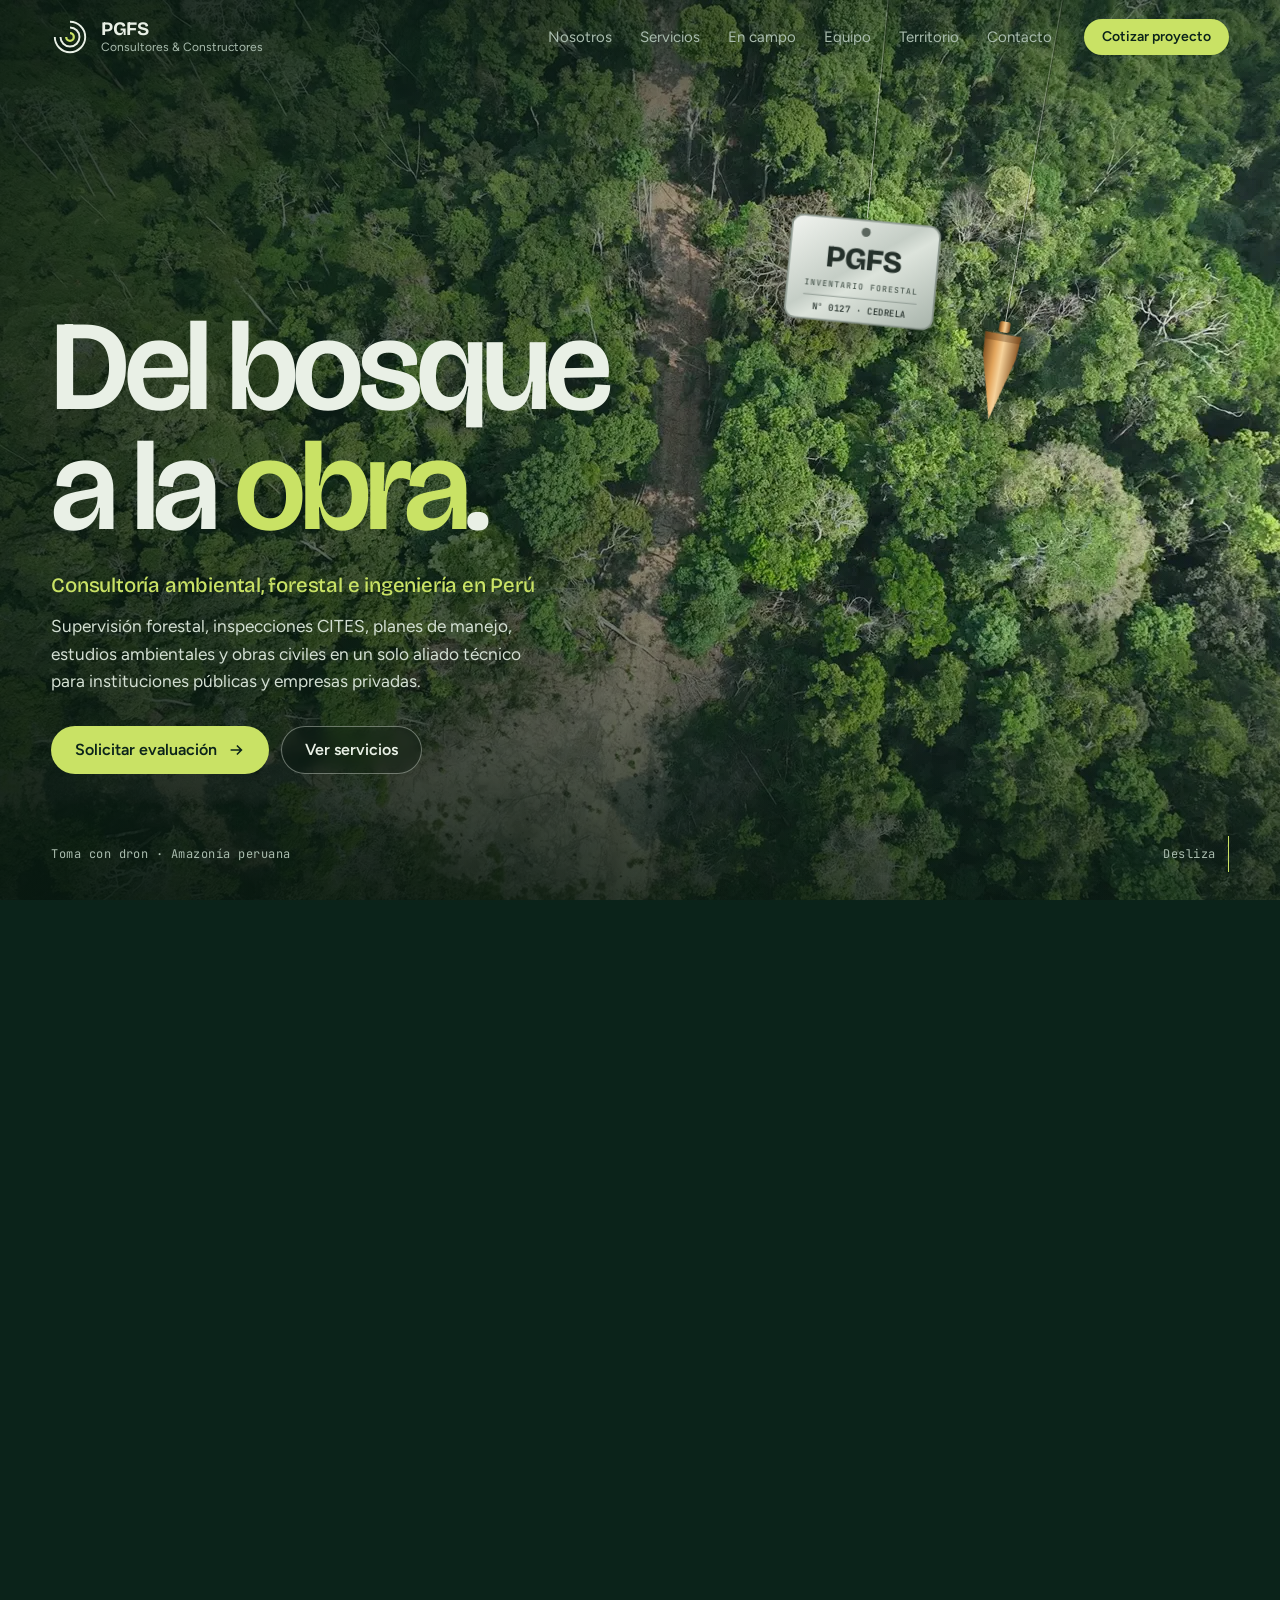
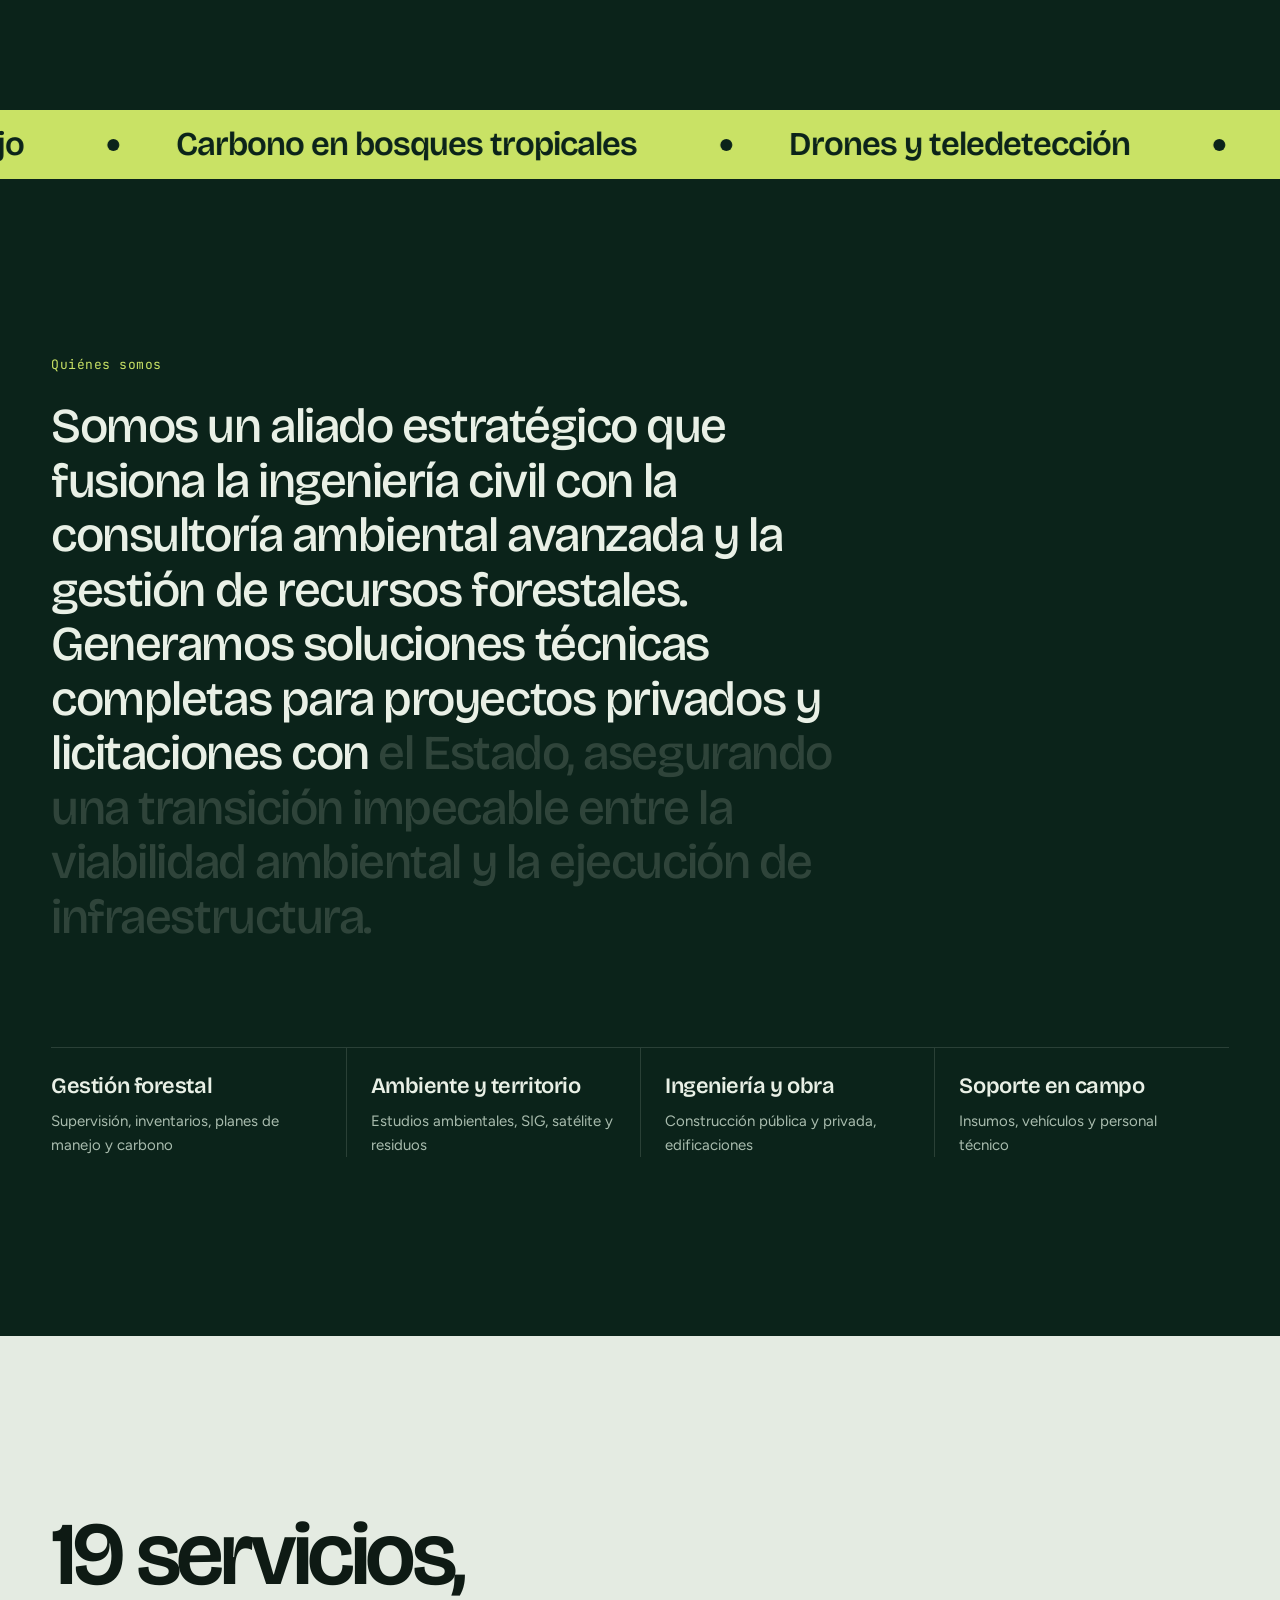
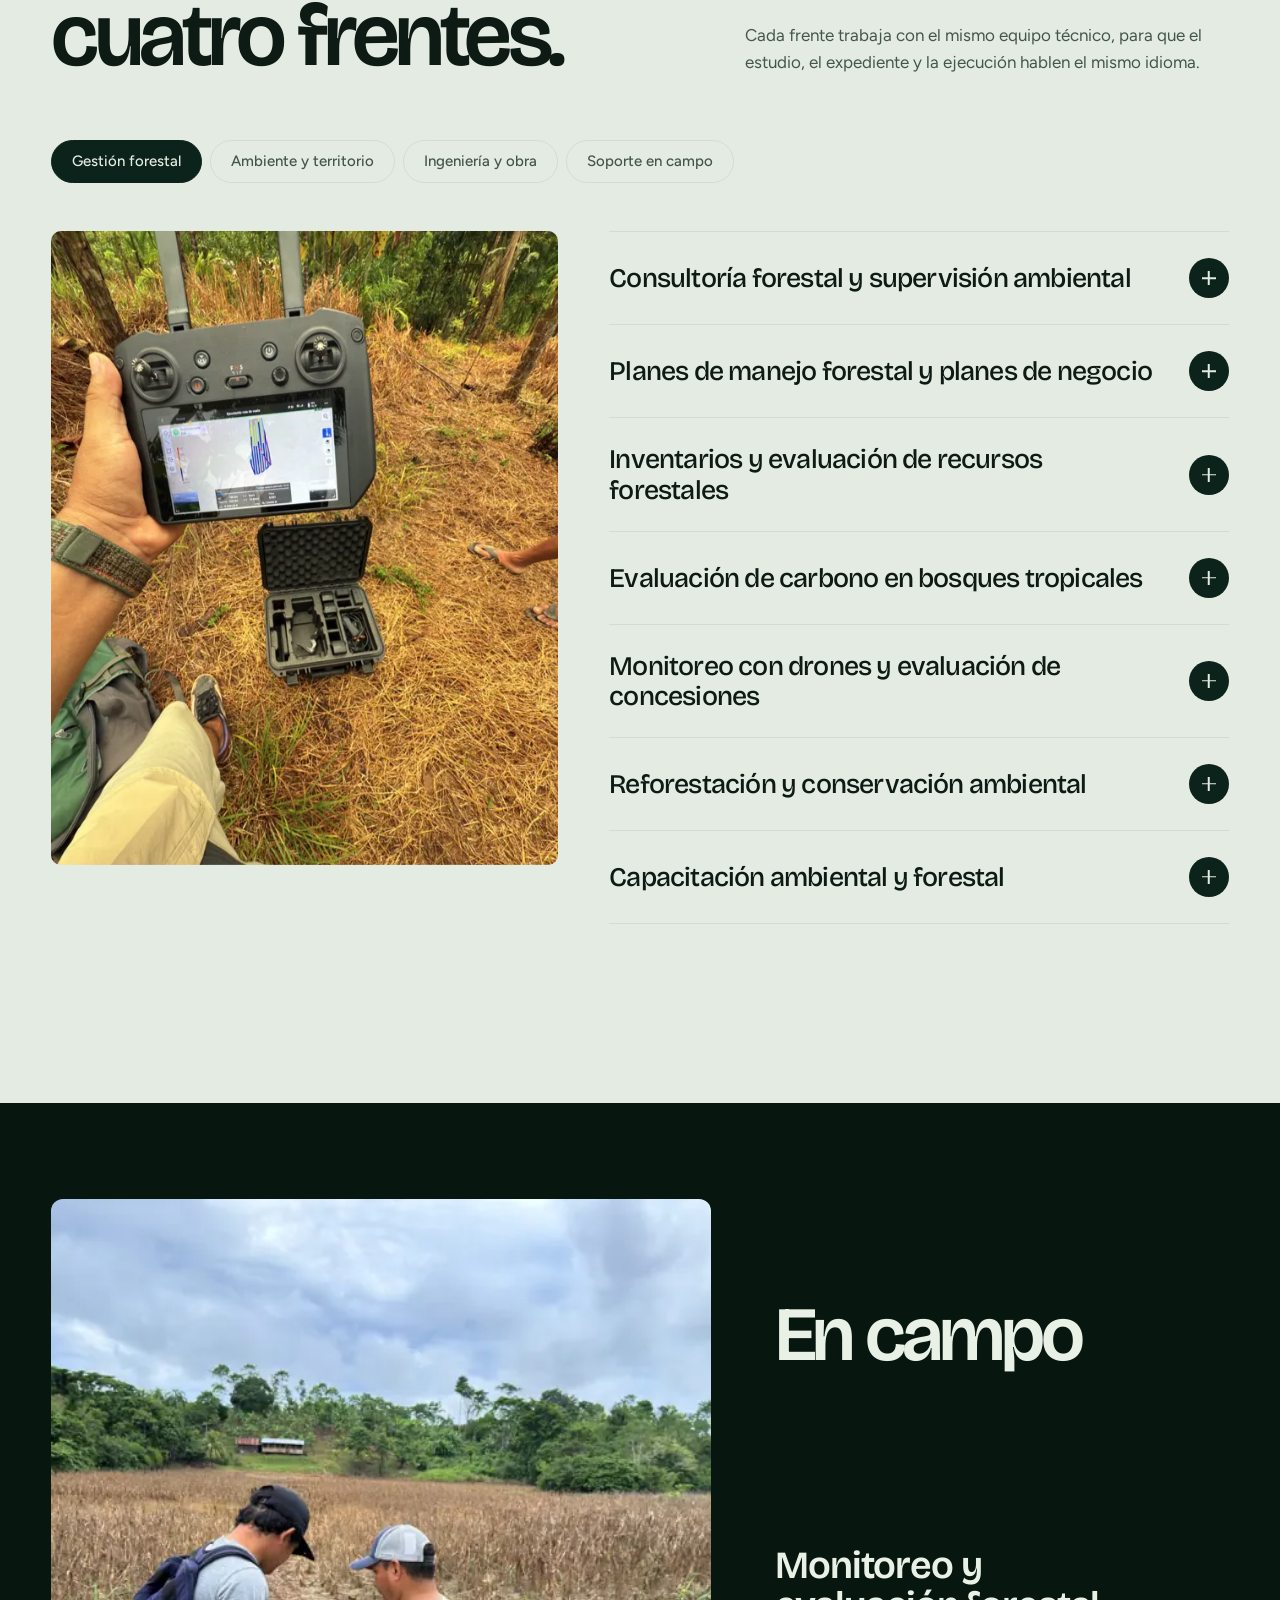
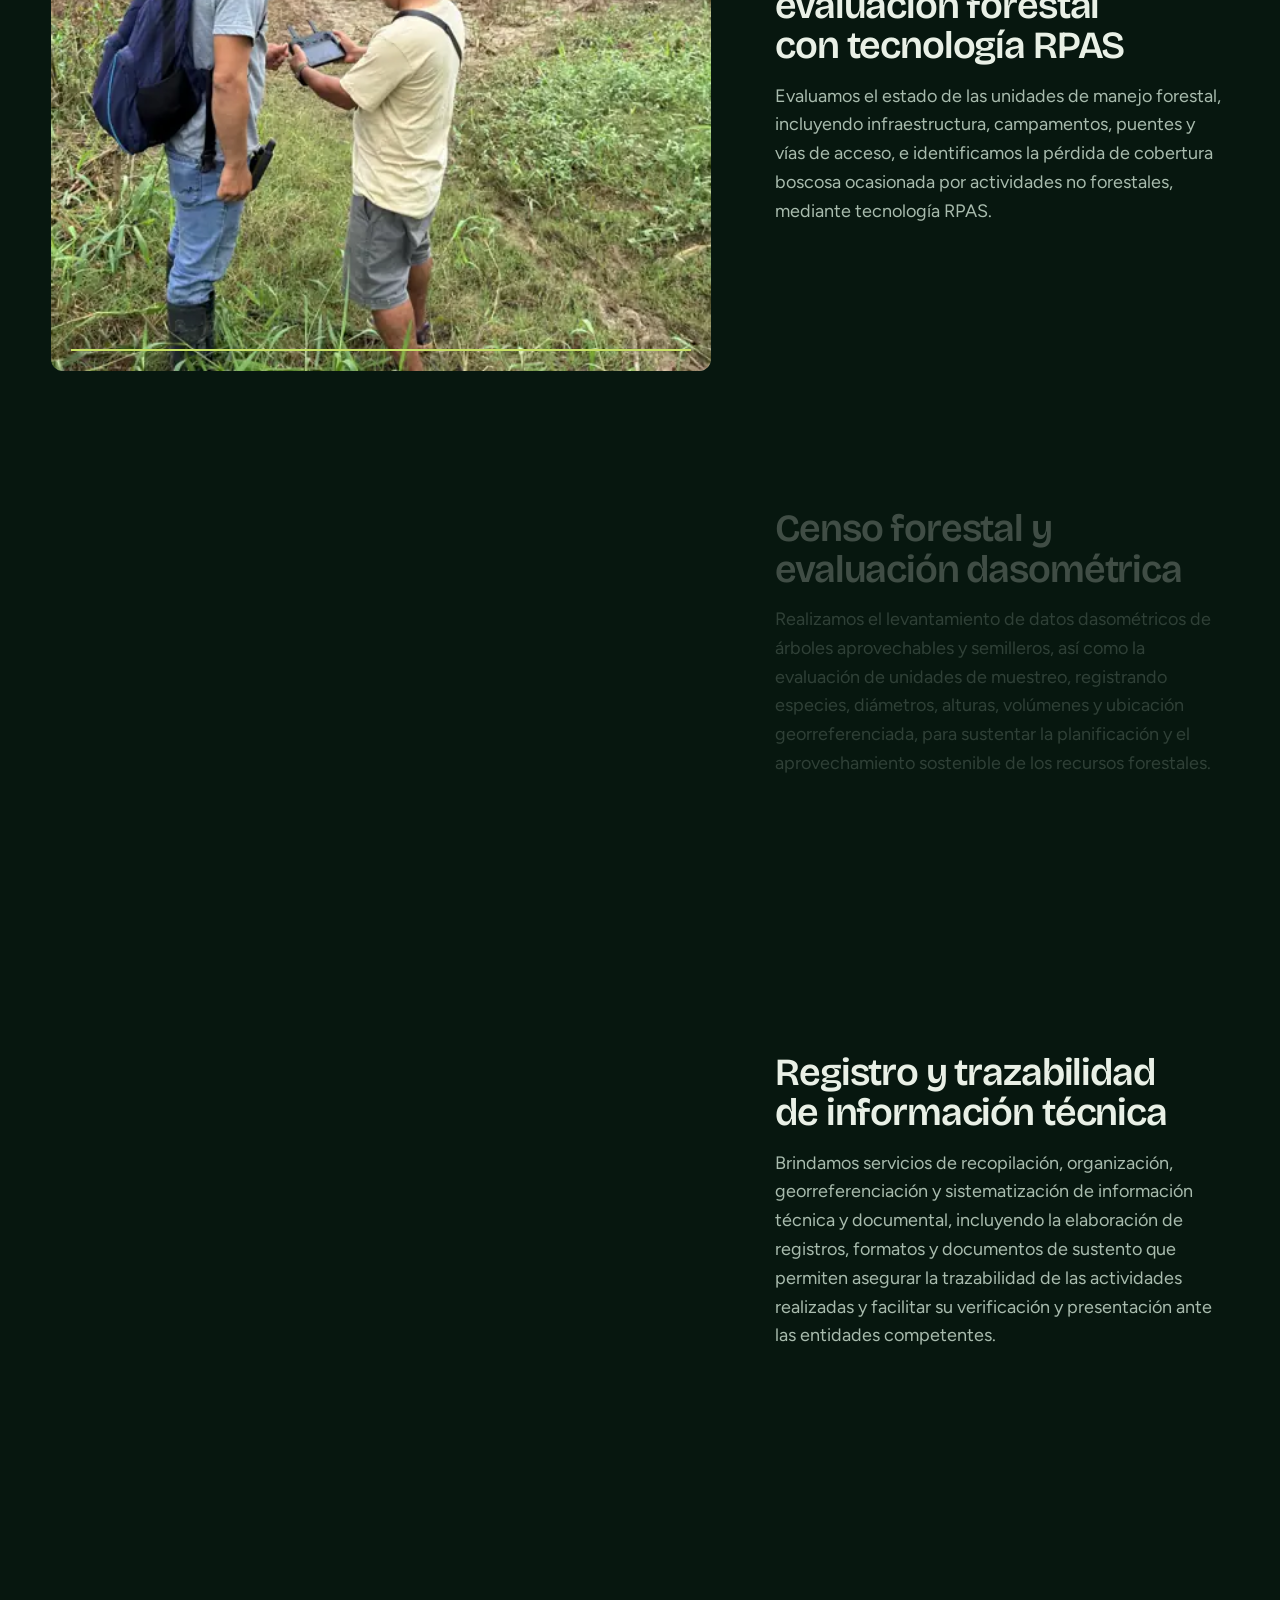
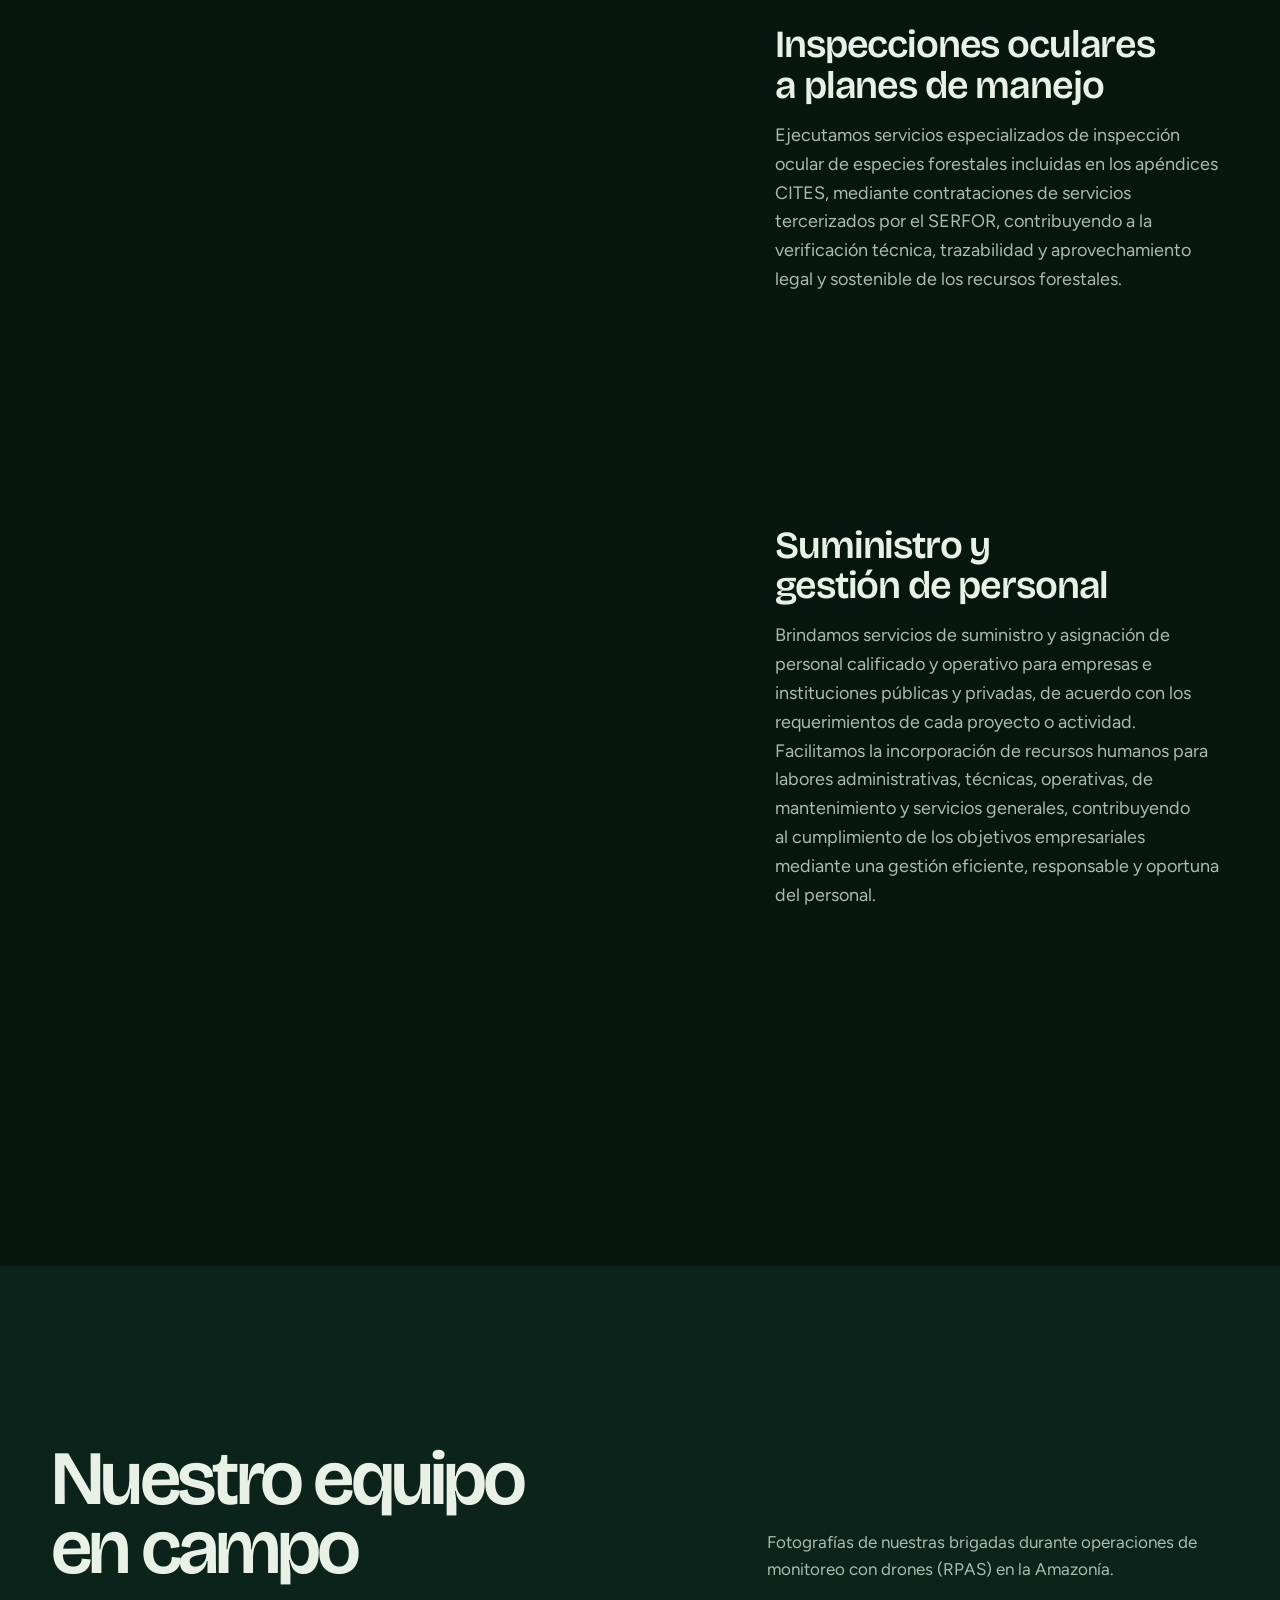
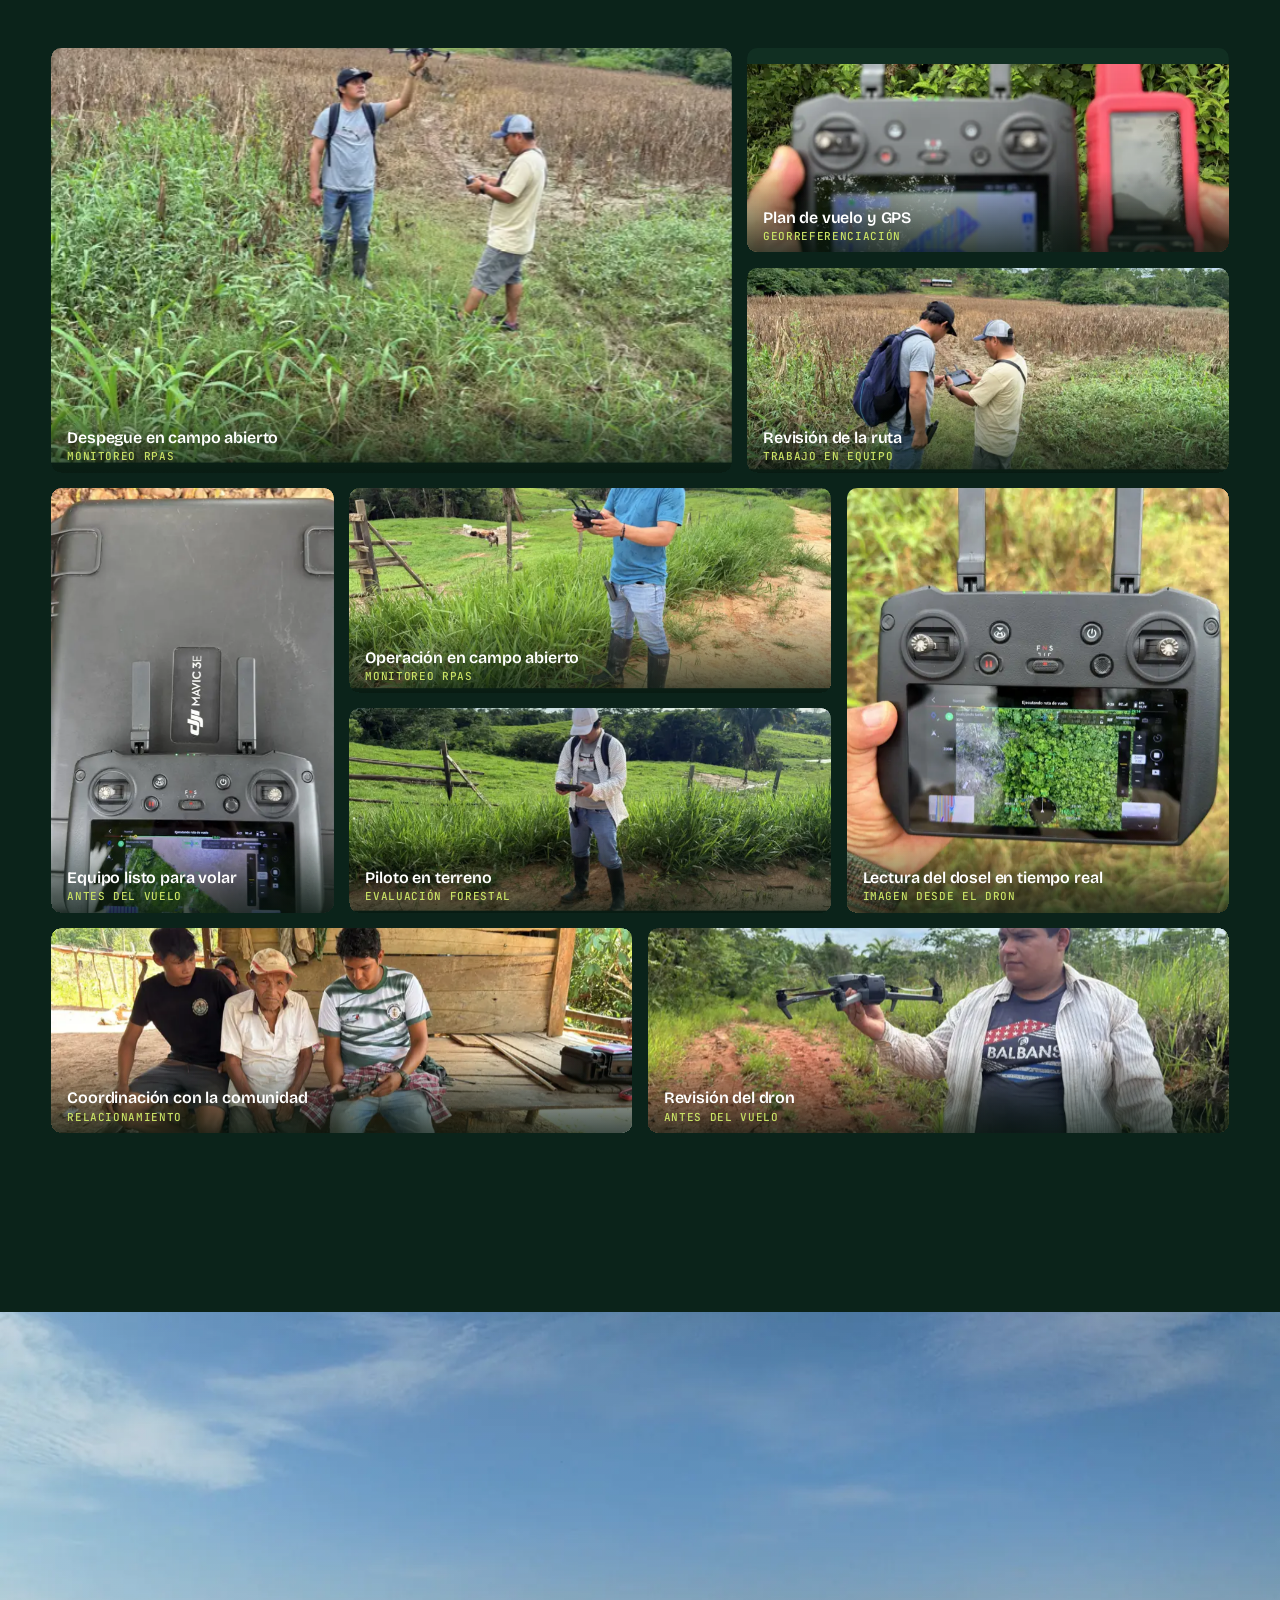
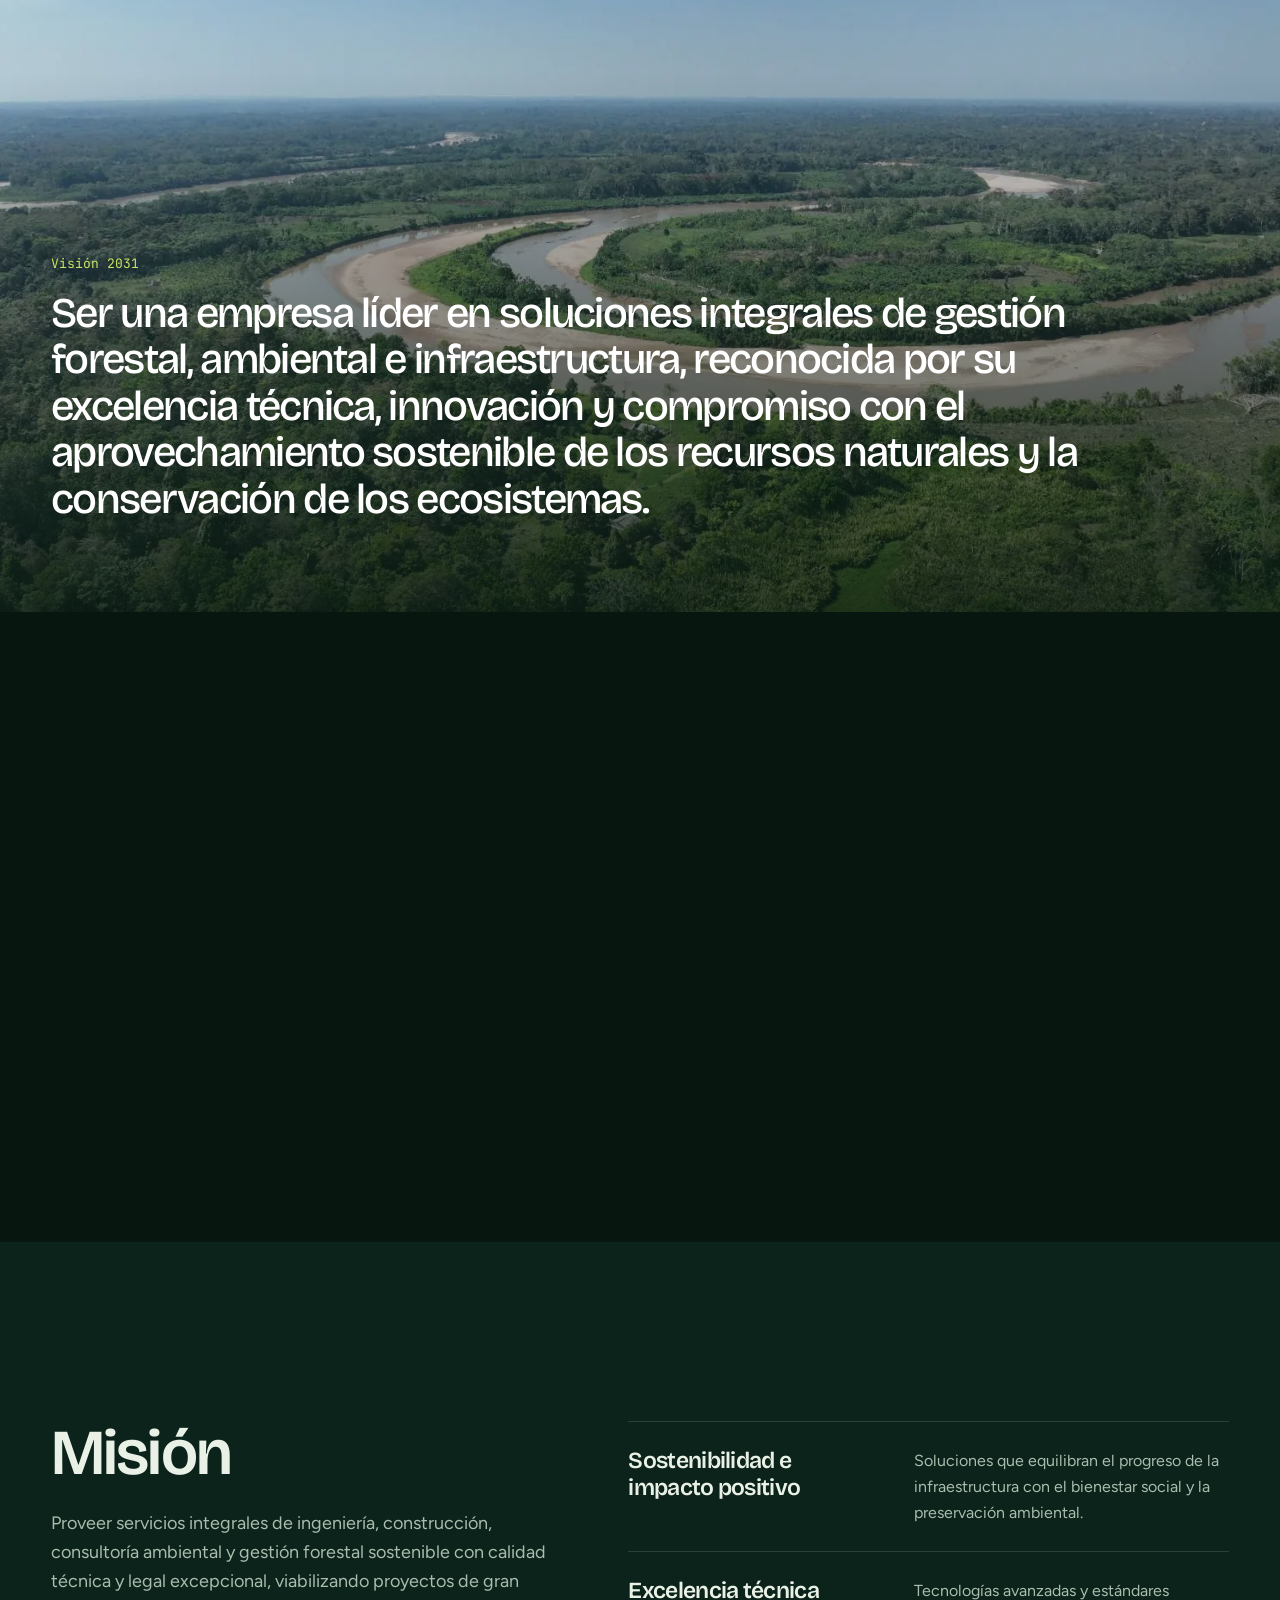
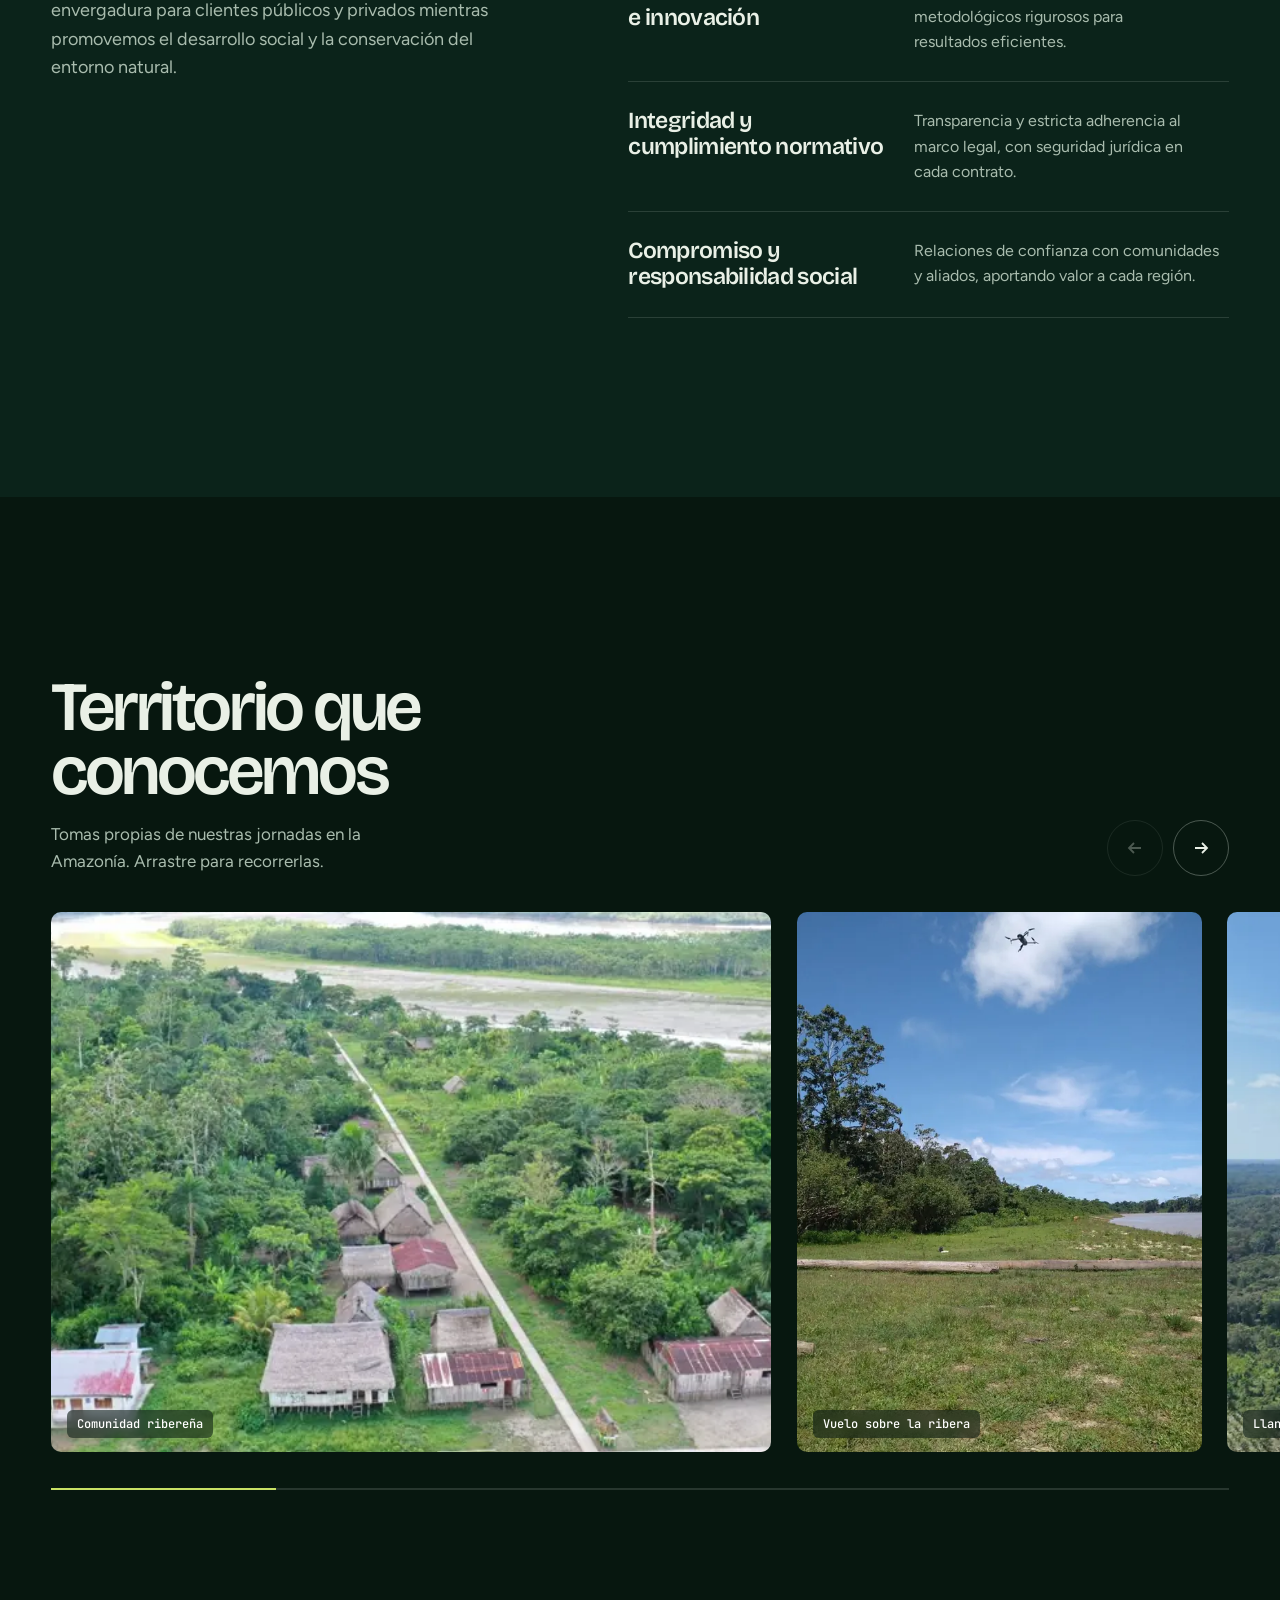
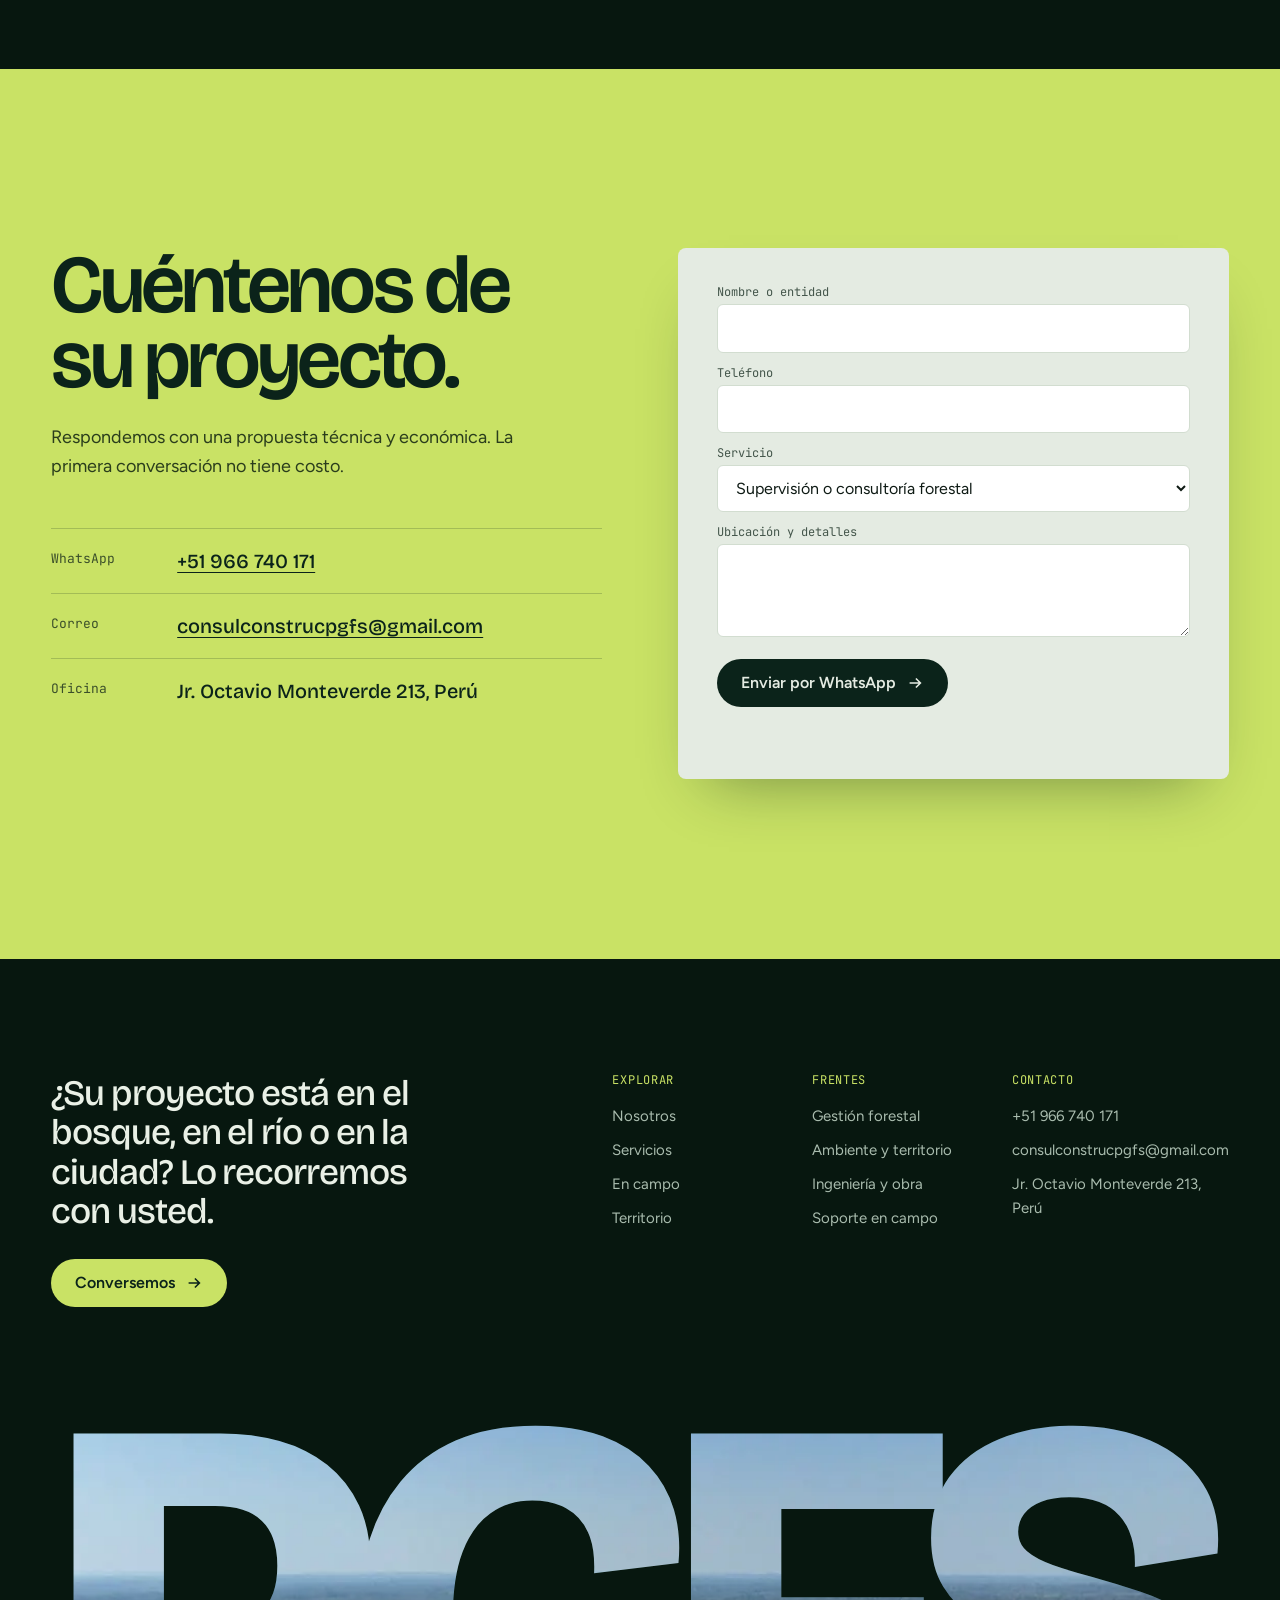
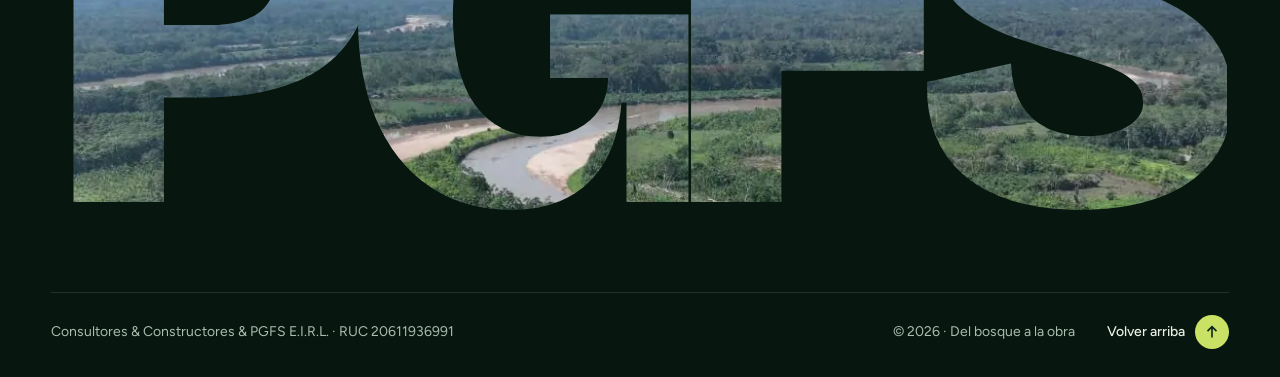
==== commit bd005b11: "Quitar fotos con uniforme o logo de SERFOR" ====
--- a/index.html
+++ b/index.html
@@ -221,7 +221,7 @@
   <link rel="preconnect" href="https://fonts.gstatic.com" crossorigin>
   <link href="https://fonts.googleapis.com/css2?family=Bricolage+Grotesque:opsz,wght@12..96,300..800&family=Figtree:wght@400;500;600&family=JetBrains+Mono:wght@400;500&display=swap" rel="stylesheet">
   <link rel="preload" as="image" href="media/hero-poster.webp">
-  <link rel="stylesheet" href="styles.css?v=202610261904">
+  <link rel="stylesheet" href="styles.css?v=202610312148">
   <!-- Google Analytics: pegar aquí el ID de medición (G-XXXXXXXXXX). Vacío = desactivado -->
   <script>
     (function () {
@@ -379,7 +379,7 @@
 
       <div class="svc-wrap">
         <div class="svc-media" aria-hidden="true">
-          <img class="is-active" src="media/img/eq-maleta-1600.webp" srcset="media/img/eq-maleta-800.webp 800w, media/img/eq-maleta-1600.webp 1600w" sizes="(max-width: 900px) 100vw, 45vw" alt="" loading="lazy">
+          <img class="is-active" src="media/img/eq-control-plan-1600.webp" srcset="media/img/eq-control-plan-800.webp 800w, media/img/eq-control-plan-1600.webp 1600w" sizes="(max-width: 900px) 100vw, 45vw" alt="" loading="lazy">
           <img src="media/img/eq-dosel-1600.webp" srcset="media/img/eq-dosel-800.webp 800w, media/img/eq-dosel-1600.webp 1600w" sizes="(max-width: 900px) 100vw, 45vw" alt="" loading="lazy">
           <img src="https://images.unsplash.com/photo-1590069261209-f8e9b8642343?w=1400&q=70&auto=format&fit=crop" alt="" loading="lazy">
           <img src="media/img/eq-comunidad-1600.webp" srcset="media/img/eq-comunidad-800.webp 800w, media/img/eq-comunidad-1600.webp 1600w" sizes="(max-width: 900px) 100vw, 45vw" alt="" loading="lazy">
@@ -446,7 +446,7 @@
           <video class="field__layer is-active" muted loop playsinline preload="none" poster="media/campo-poster.webp" data-src="media/campo-720.mp4"></video>
           <img class="field__layer" src="media/img/stock-censo-1800.webp" srcset="media/img/stock-censo-900.webp 900w, media/img/stock-censo-1800.webp 1800w" sizes="(max-width: 900px) 100vw, 60vw" alt="Medición del perímetro de un tronco con cinta" loading="lazy">
           <img class="field__layer" src="media/img/eq-plan-gps-1600.webp" srcset="media/img/eq-plan-gps-800.webp 800w, media/img/eq-plan-gps-1600.webp 1600w" sizes="(max-width: 900px) 100vw, 60vw" alt="Control del dron con el plan de vuelo y un GPS de mano" loading="lazy">
-          <img class="field__layer" src="media/img/eq-inspeccion-1600.webp" srcset="media/img/eq-inspeccion-800.webp 800w, media/img/eq-inspeccion-1600.webp 1600w" sizes="(max-width: 900px) 100vw, 60vw" alt="Técnico de PGFS registrando información en una tableta en campo" loading="lazy">
+          <img class="field__layer" src="media/img/eq-campo-dron-1600.webp" srcset="media/img/eq-campo-dron-800.webp 800w, media/img/eq-campo-dron-1600.webp 1600w" sizes="(max-width: 900px) 100vw, 60vw" alt="Técnicos de PGFS lanzando el dron en una chacra" loading="lazy">
           <img class="field__layer" src="media/img/eq-ruta-1600.webp" srcset="media/img/eq-ruta-800.webp 800w, media/img/eq-ruta-1600.webp 1600w" sizes="(max-width: 900px) 100vw, 60vw" alt="Dos técnicos de PGFS revisando la ruta de vuelo en campo" loading="lazy">
           <div class="field__progress"><i id="fieldBar"></i></div>
         </div>
@@ -480,12 +480,12 @@
     <section class="crew" id="equipo">
       <div class="crew__head">
         <h2 class="reveal">Nuestro equipo en campo</h2>
-        <p class="reveal">Fotografías y tomas de nuestras brigadas durante operaciones de monitoreo con drones (RPAS) en la Amazonía.</p>
+        <p class="reveal">Fotografías de nuestras brigadas durante operaciones de monitoreo con drones (RPAS) en la Amazonía.</p>
       </div>
       <div class="mosaic" id="mosaic">
           <figure class="tile t-a" data-speed="6">
-            <div class="tile__media"><video muted loop playsinline preload="none" poster="media/vivo-ribera.webp" data-src="media/vivo-ribera.mp4" aria-label="Técnico de PGFS haciendo despegar un dron junto a un río"></video><i class="tile__live" aria-hidden="true">En movimiento</i></div>
-            <figcaption><b>Despegue en la ribera</b><span>Monitoreo RPAS</span></figcaption>
+            <div class="tile__media"><img src="media/img/eq-campo-dron-1600.webp" srcset="media/img/eq-campo-dron-800.webp 800w, media/img/eq-campo-dron-1600.webp 1600w" sizes="(max-width: 900px) 100vw, 60vw" alt="Técnicos de PGFS lanzando el dron en una chacra" loading="lazy"></div>
+            <figcaption><b>Despegue en campo abierto</b><span>Monitoreo RPAS</span></figcaption>
           </figure>
           <figure class="tile t-b" data-speed="-4">
             <div class="tile__media"><img src="media/img/eq-plan-gps-1600.webp" srcset="media/img/eq-plan-gps-800.webp 800w, media/img/eq-plan-gps-1600.webp 1600w" sizes="(max-width: 900px) 50vw, 40vw" alt="Control del dron con el plan de vuelo y un GPS de mano" loading="lazy"></div>
@@ -496,11 +496,11 @@
             <figcaption><b>Revisión de la ruta</b><span>Trabajo en equipo</span></figcaption>
           </figure>
           <figure class="tile t-d" data-speed="-6">
-            <div class="tile__media"><video muted loop playsinline preload="none" poster="media/vivo-preparacion.webp" data-src="media/vivo-preparacion.mp4" aria-label="Brigada de PGFS preparando el dron frente a una vivienda"></video><i class="tile__live" aria-hidden="true">En movimiento</i></div>
-            <figcaption><b>Preparación del equipo</b><span>Antes del vuelo</span></figcaption>
+            <div class="tile__media"><img src="media/img/eq-control-maleta-1600.webp" srcset="media/img/eq-control-maleta-800.webp 800w, media/img/eq-control-maleta-1600.webp 1600w" sizes="(max-width: 900px) 50vw, 25vw" alt="Control del dron sobre su maleta con la vista aérea en pantalla" loading="lazy"></div>
+            <figcaption><b>Equipo listo para volar</b><span>Antes del vuelo</span></figcaption>
           </figure>
           <figure class="tile t-e" data-speed="4">
-            <div class="tile__media"><img src="media/img/eq-operacion-1600.webp" srcset="media/img/eq-operacion-800.webp 800w, media/img/eq-operacion-1600.webp 1600w" sizes="(max-width: 900px) 50vw, 40vw" alt="Técnico de PGFS operando el control del dron en un pastizal" loading="lazy"></div>
+            <div class="tile__media"><img src="media/img/eq-control-pasto-1600.webp" srcset="media/img/eq-control-pasto-800.webp 800w, media/img/eq-control-pasto-1600.webp 1600w" sizes="(max-width: 900px) 50vw, 40vw" alt="Técnico de PGFS operando el control del dron en un pastizal" loading="lazy"></div>
             <figcaption><b>Operación en campo abierto</b><span>Monitoreo RPAS</span></figcaption>
           </figure>
           <figure class="tile t-f" data-speed="-3">
@@ -516,8 +516,8 @@
             <figcaption><b>Coordinación con la comunidad</b><span>Relacionamiento</span></figcaption>
           </figure>
           <figure class="tile t-i" data-speed="4">
-            <div class="tile__media"><video muted loop playsinline preload="none" poster="media/vivo-aterrizaje.webp" data-src="media/vivo-aterrizaje.mp4" aria-label="Dron aterrizando sobre una plataforma de madera en el pasto"></video><i class="tile__live" aria-hidden="true">En movimiento</i></div>
-            <figcaption><b>Aterrizaje controlado</b><span>Monitoreo RPAS</span></figcaption>
+            <div class="tile__media"><img src="media/img/eq-revision-dron-1600.webp" srcset="media/img/eq-revision-dron-800.webp 800w, media/img/eq-revision-dron-1600.webp 1600w" sizes="(max-width: 900px) 50vw, 40vw" alt="Técnico de PGFS revisando el dron antes de despegar" loading="lazy"></div>
+            <figcaption><b>Revisión del dron</b><span>Antes del vuelo</span></figcaption>
           </figure>
       </div>
     </section>
@@ -663,6 +663,6 @@
     </div>
   </footer>
 
-  <script src="main.js?v=202610261904"></script>
+  <script src="main.js?v=202610312148"></script>
 </body>
 </html>
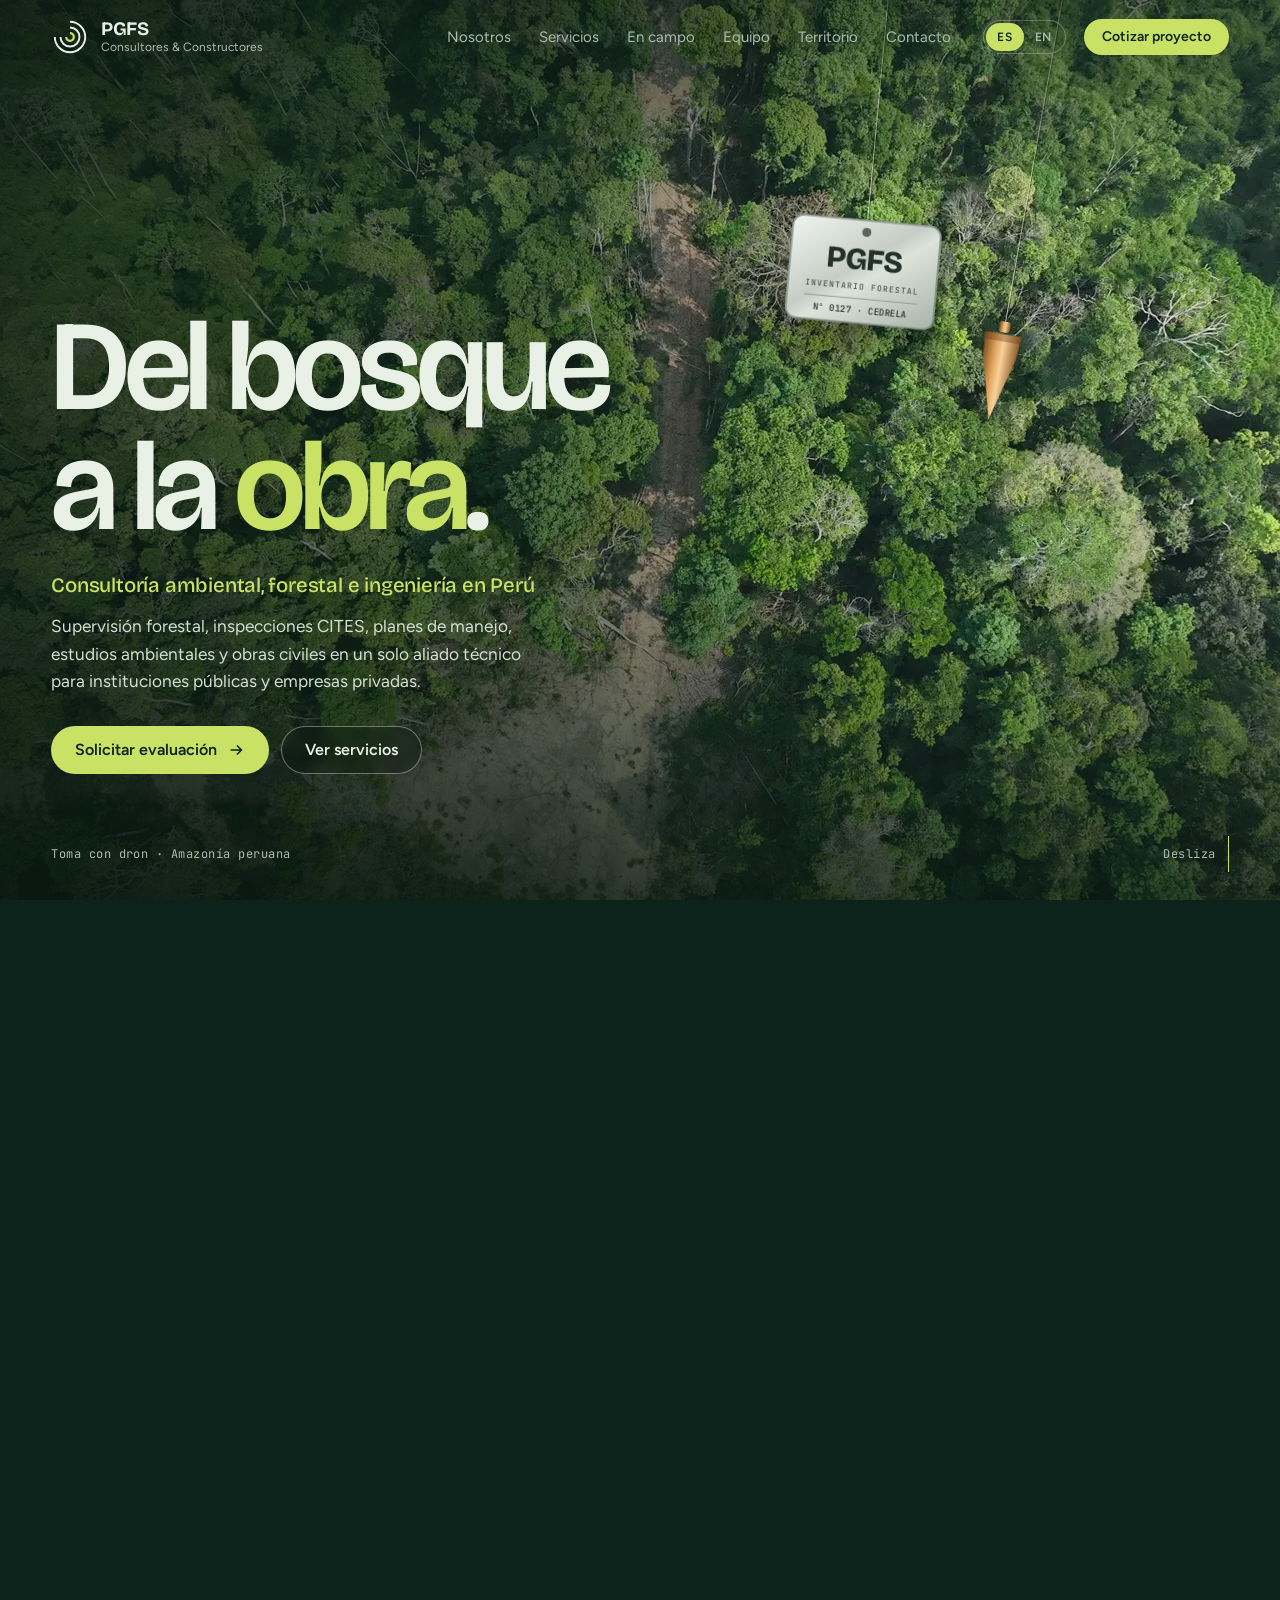
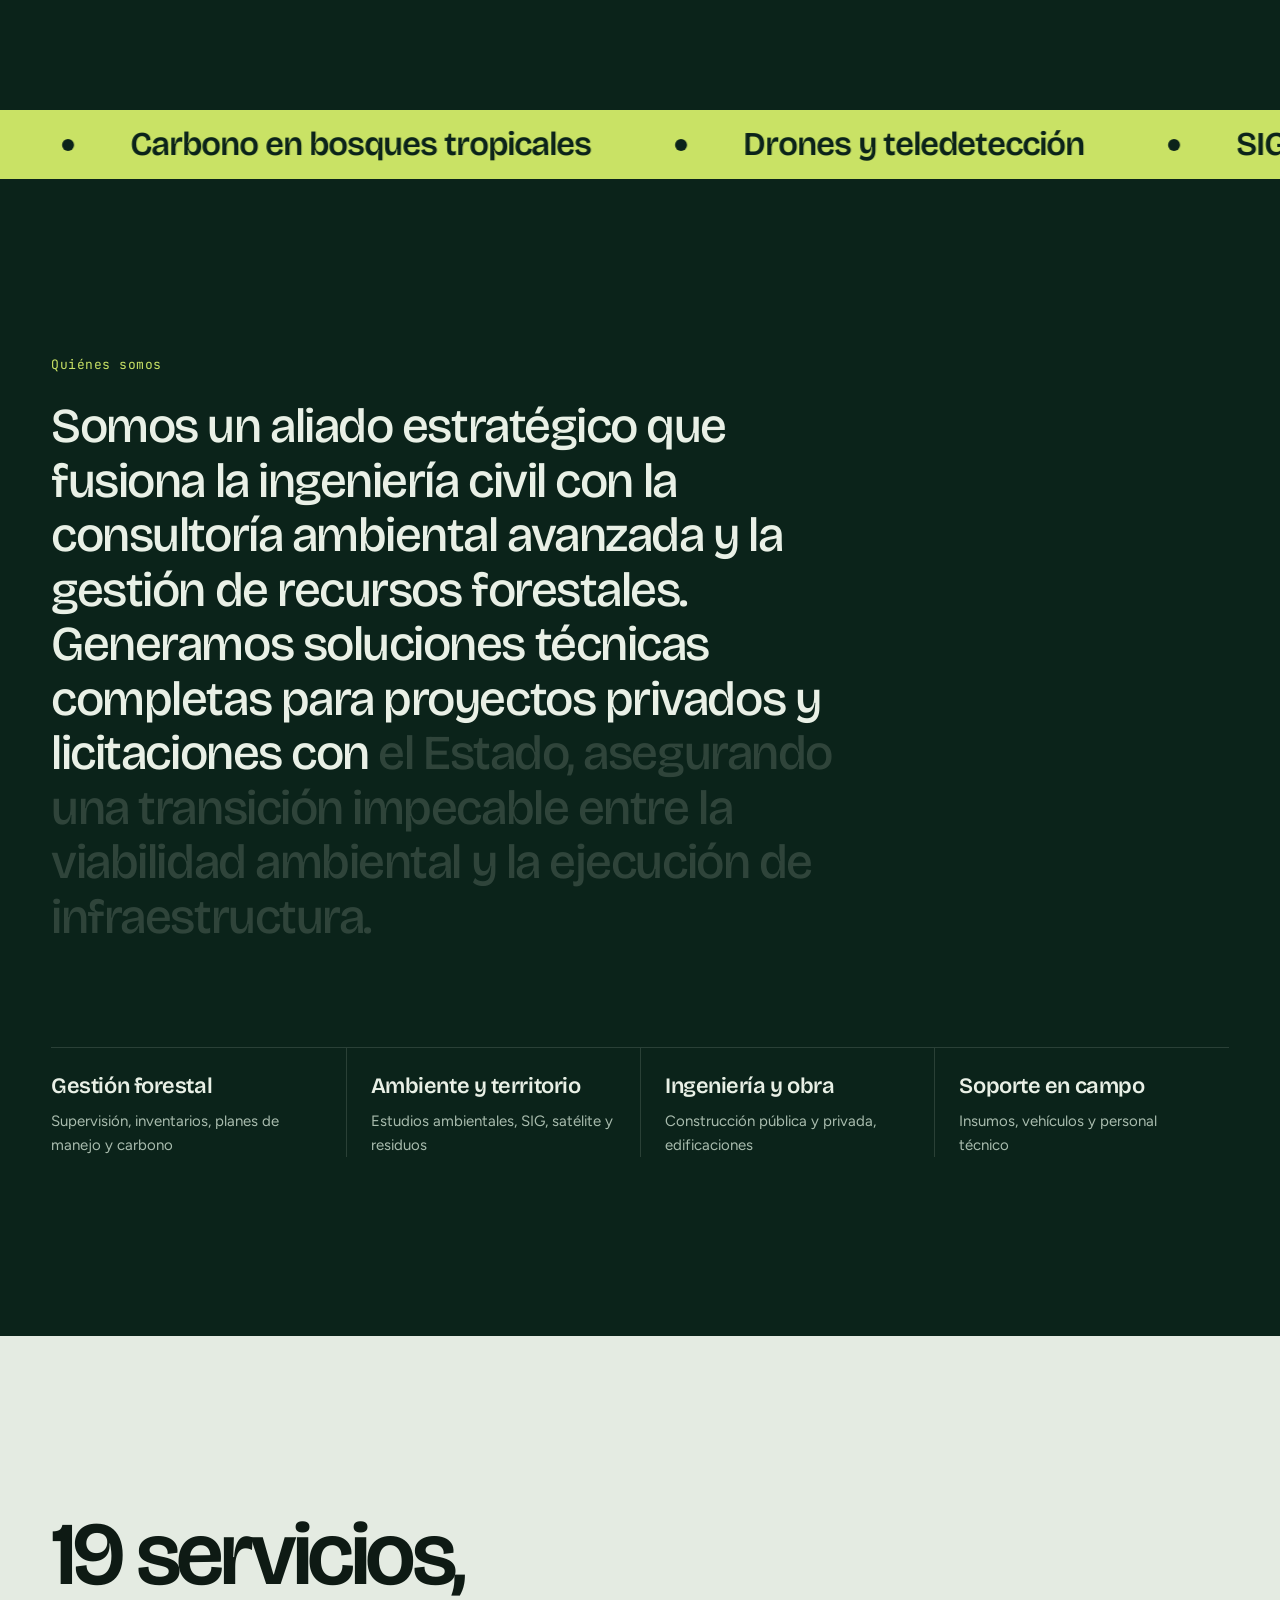
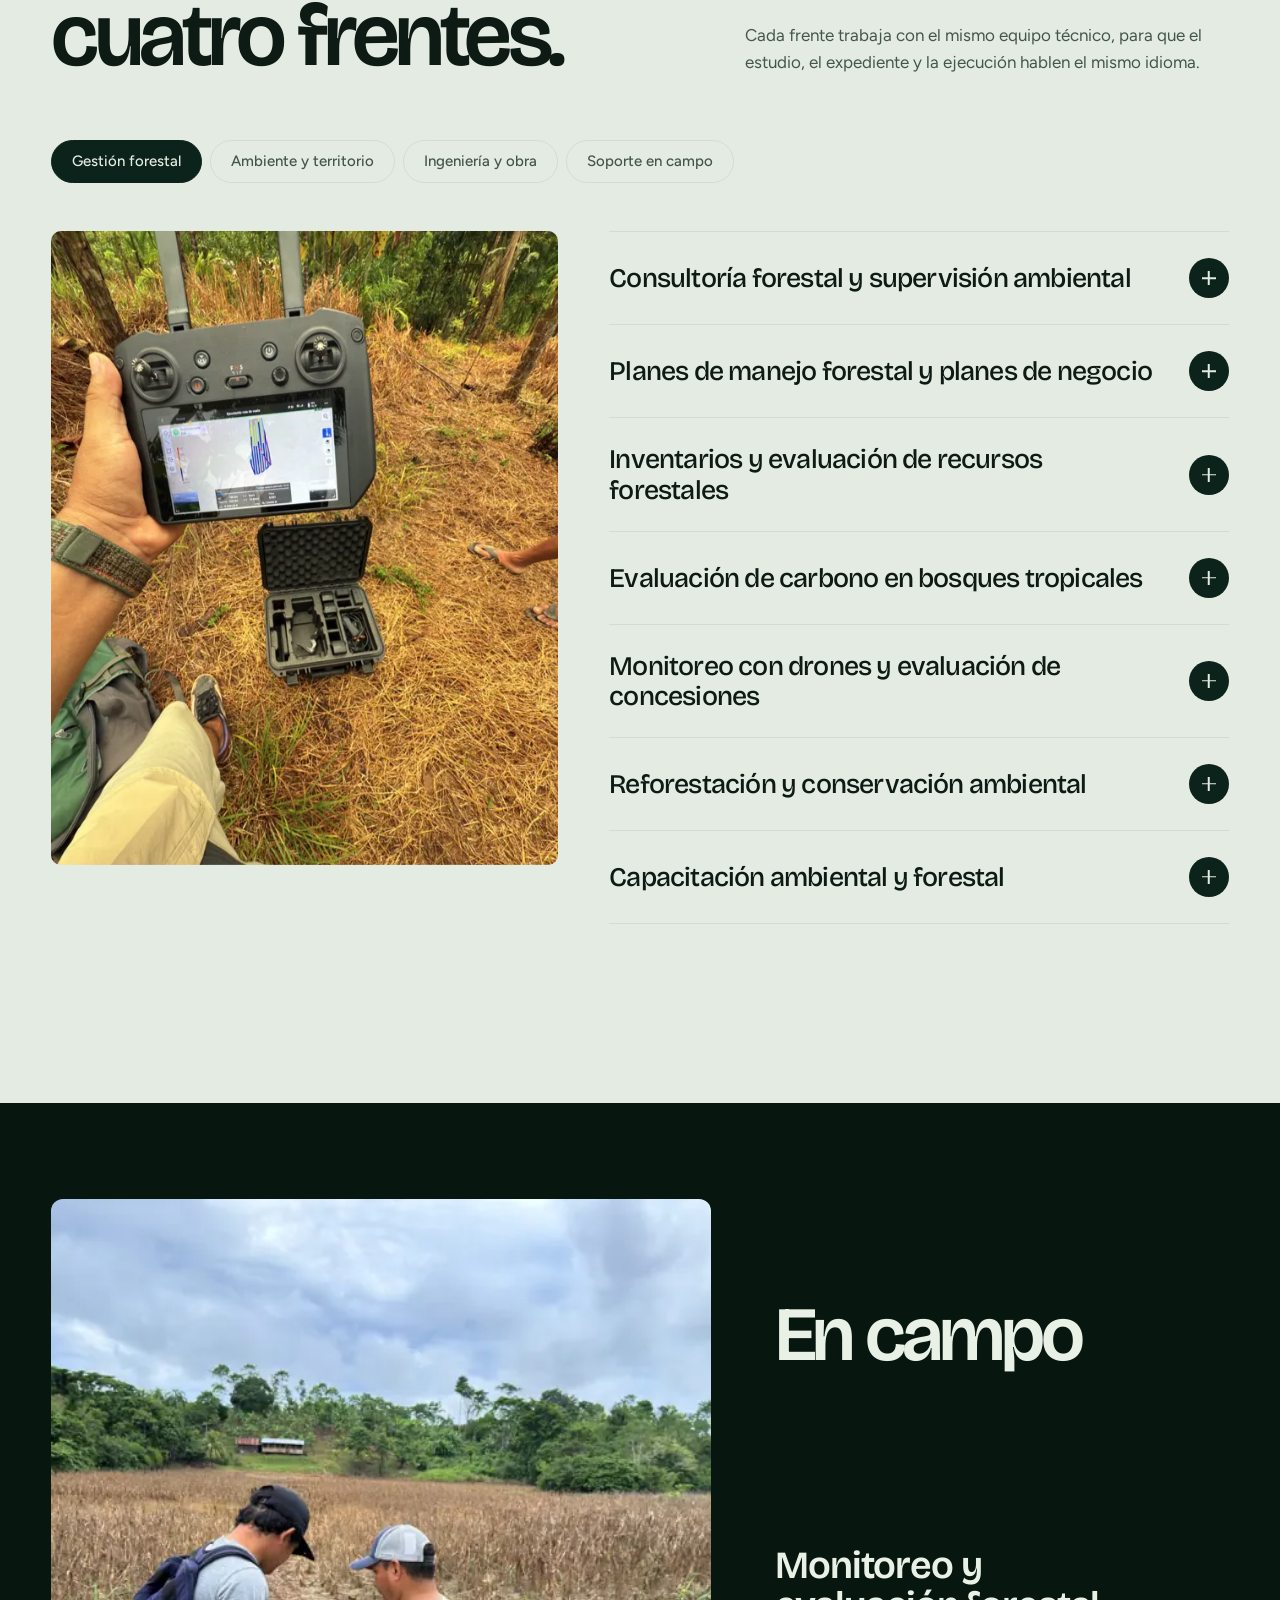
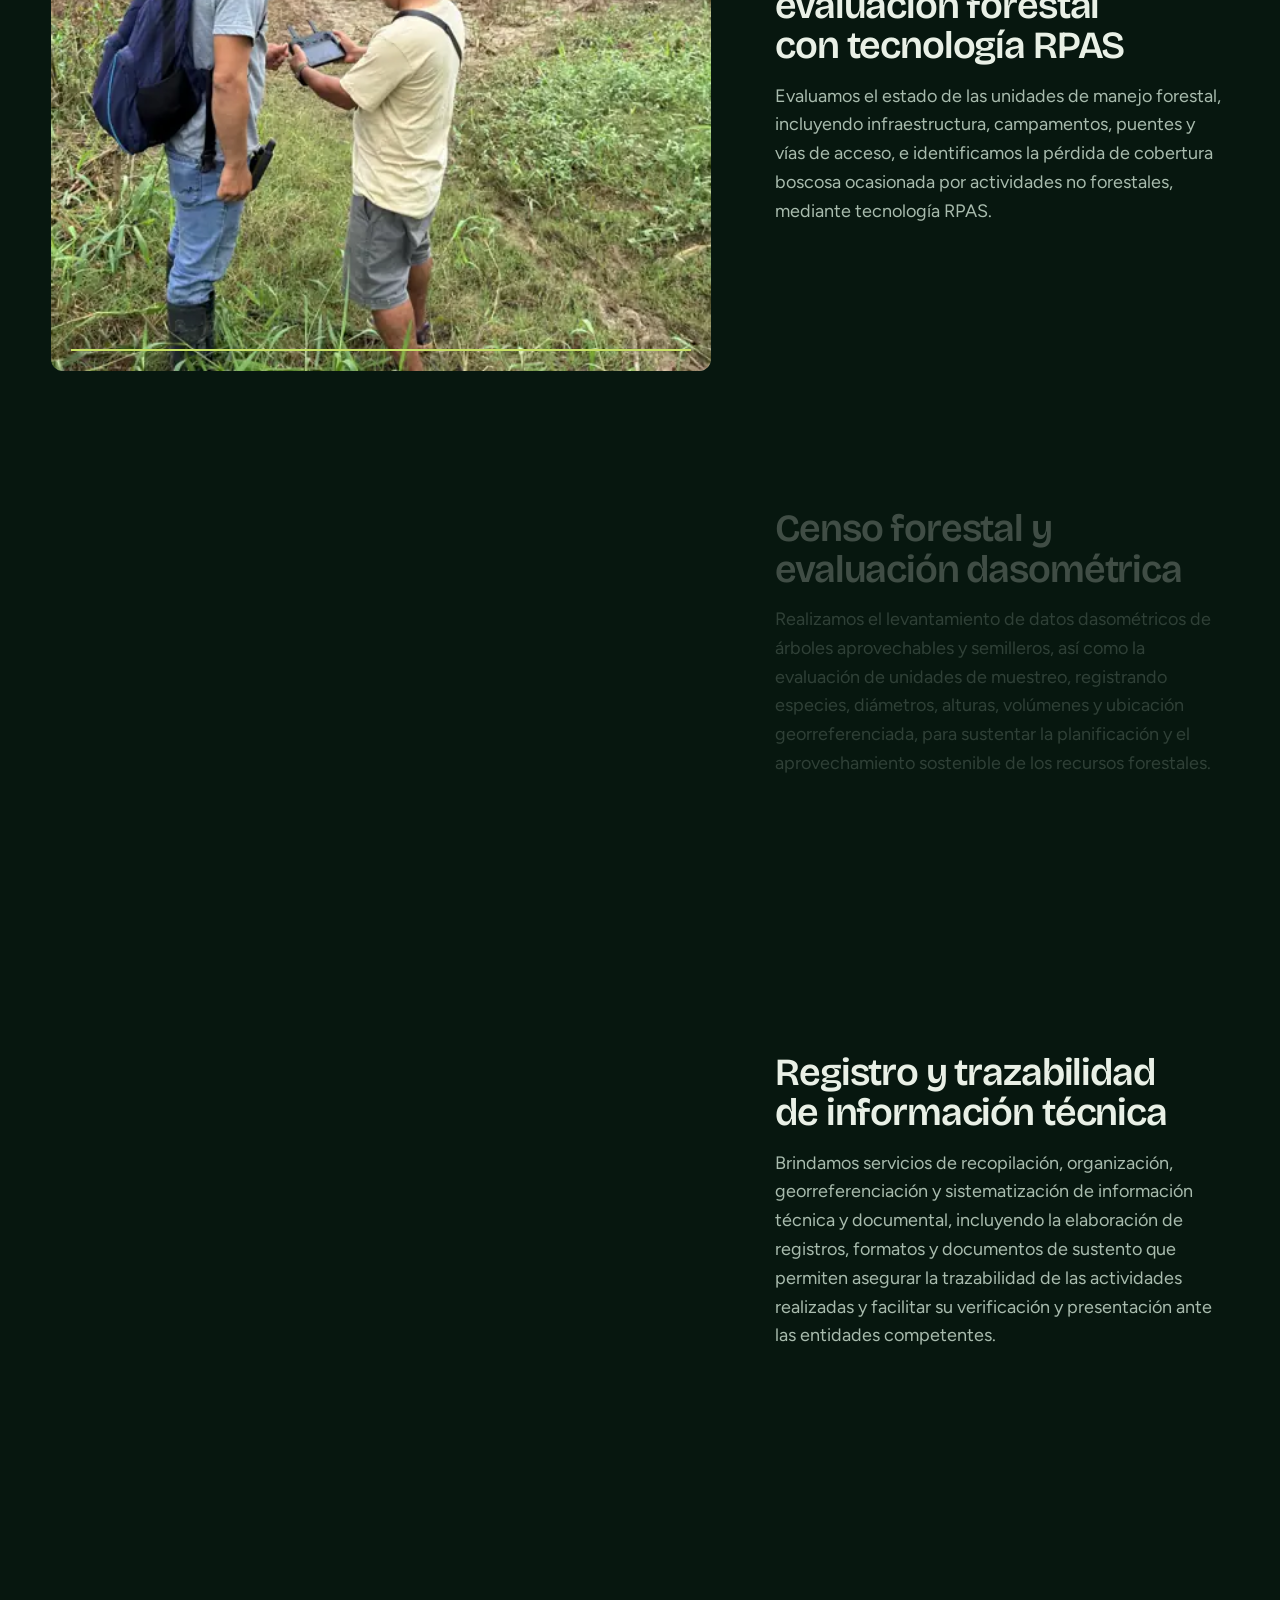
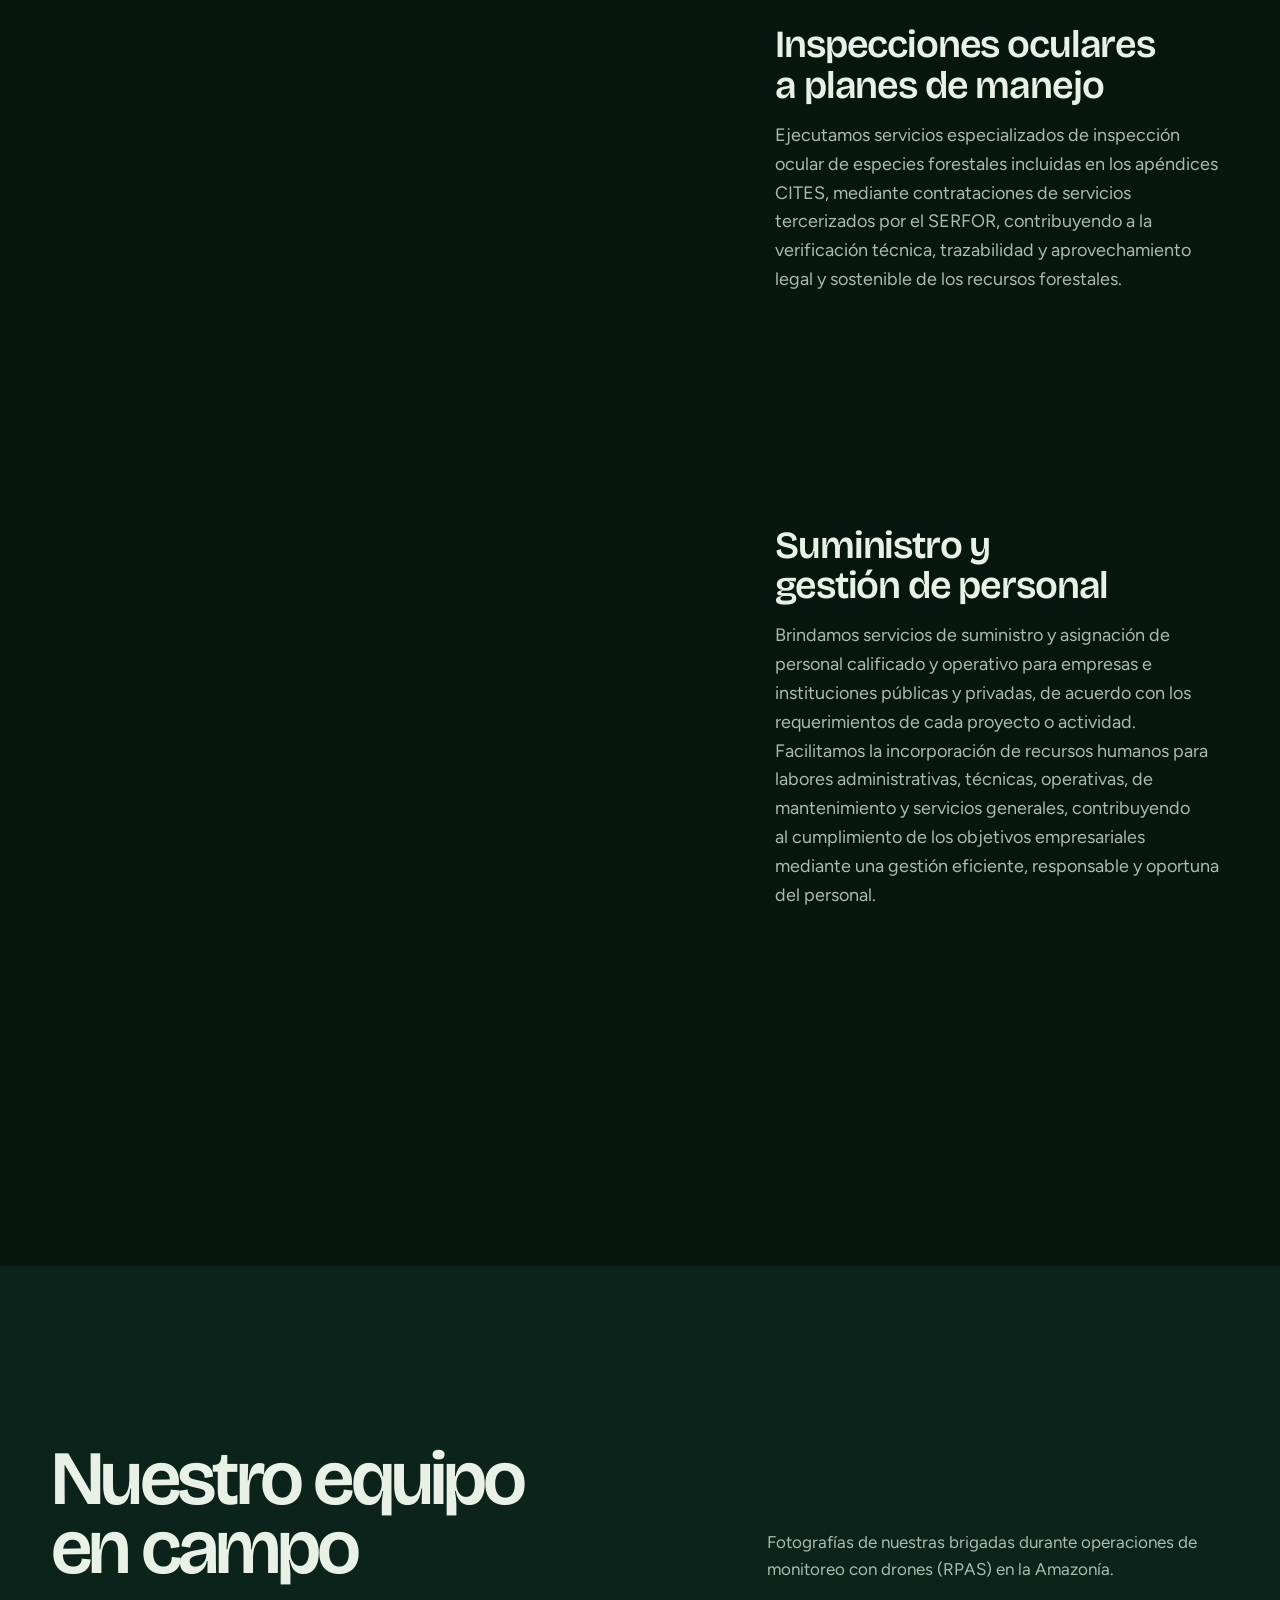
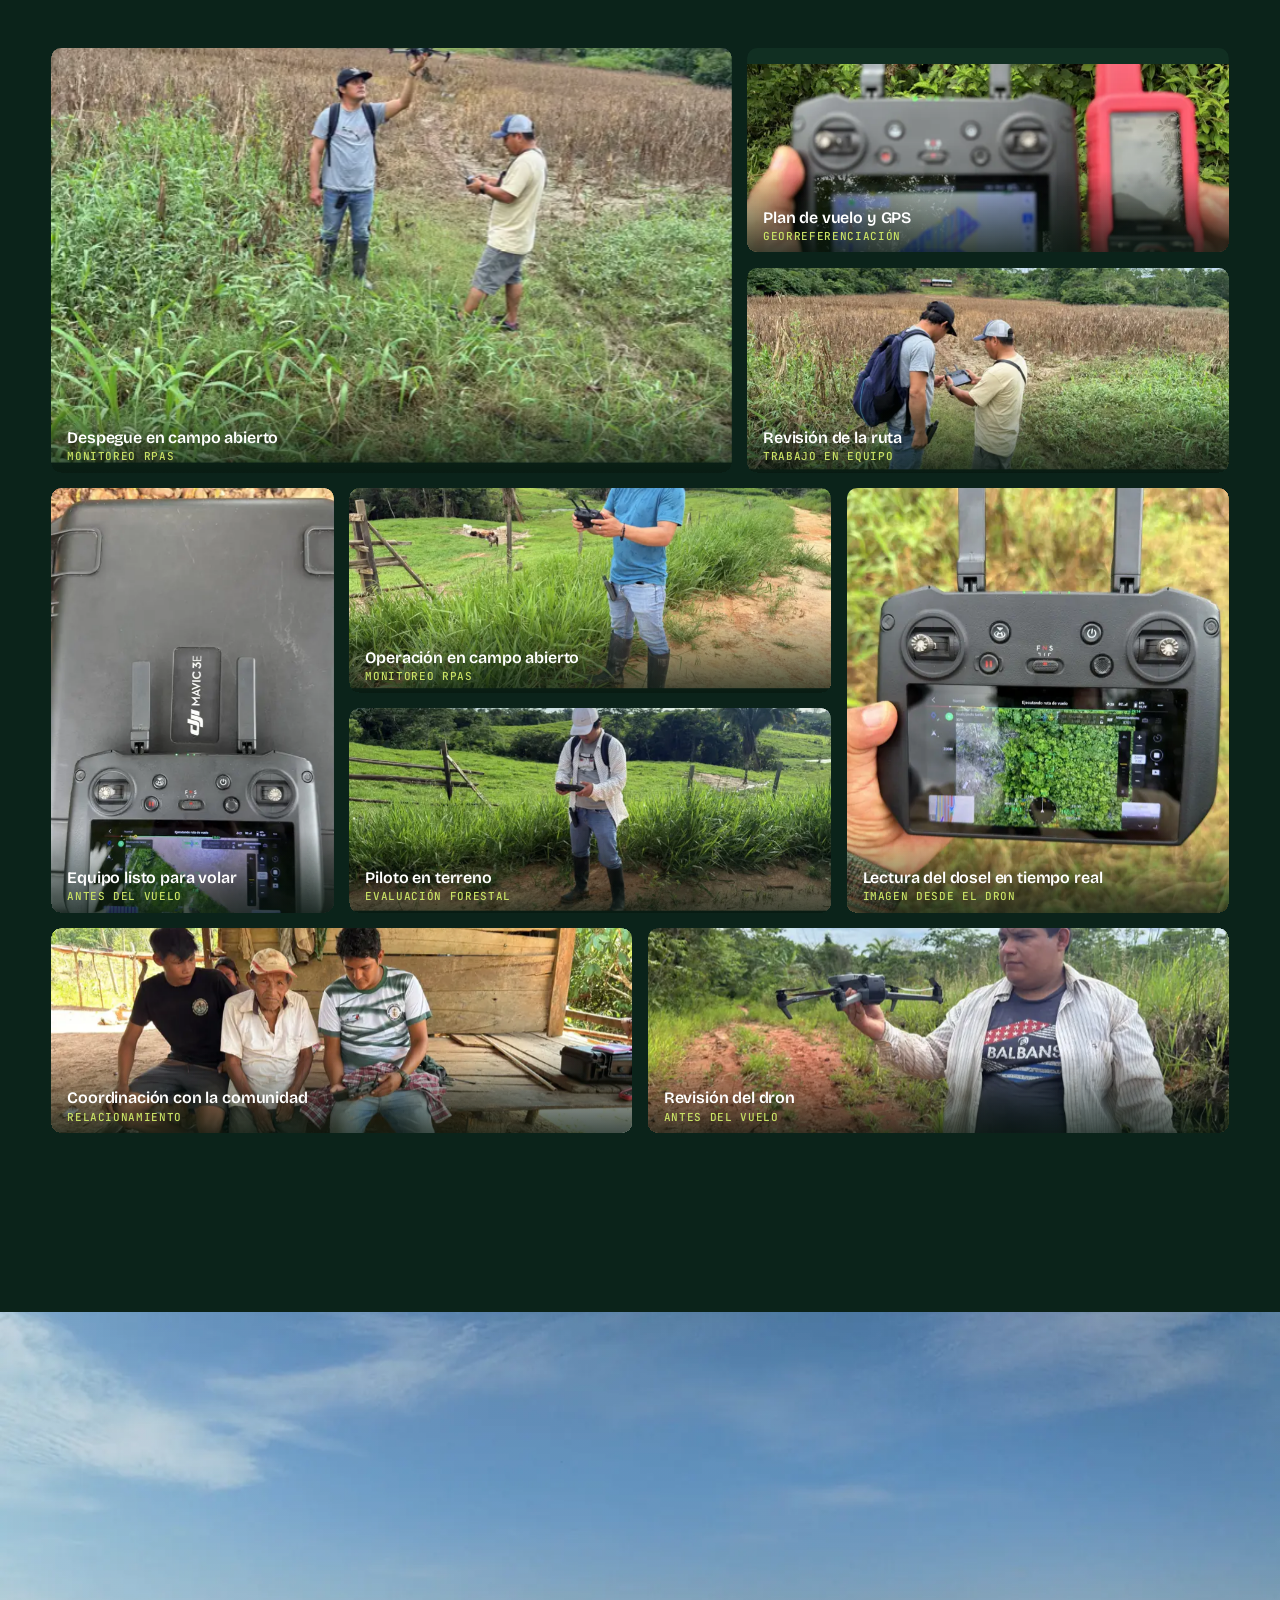
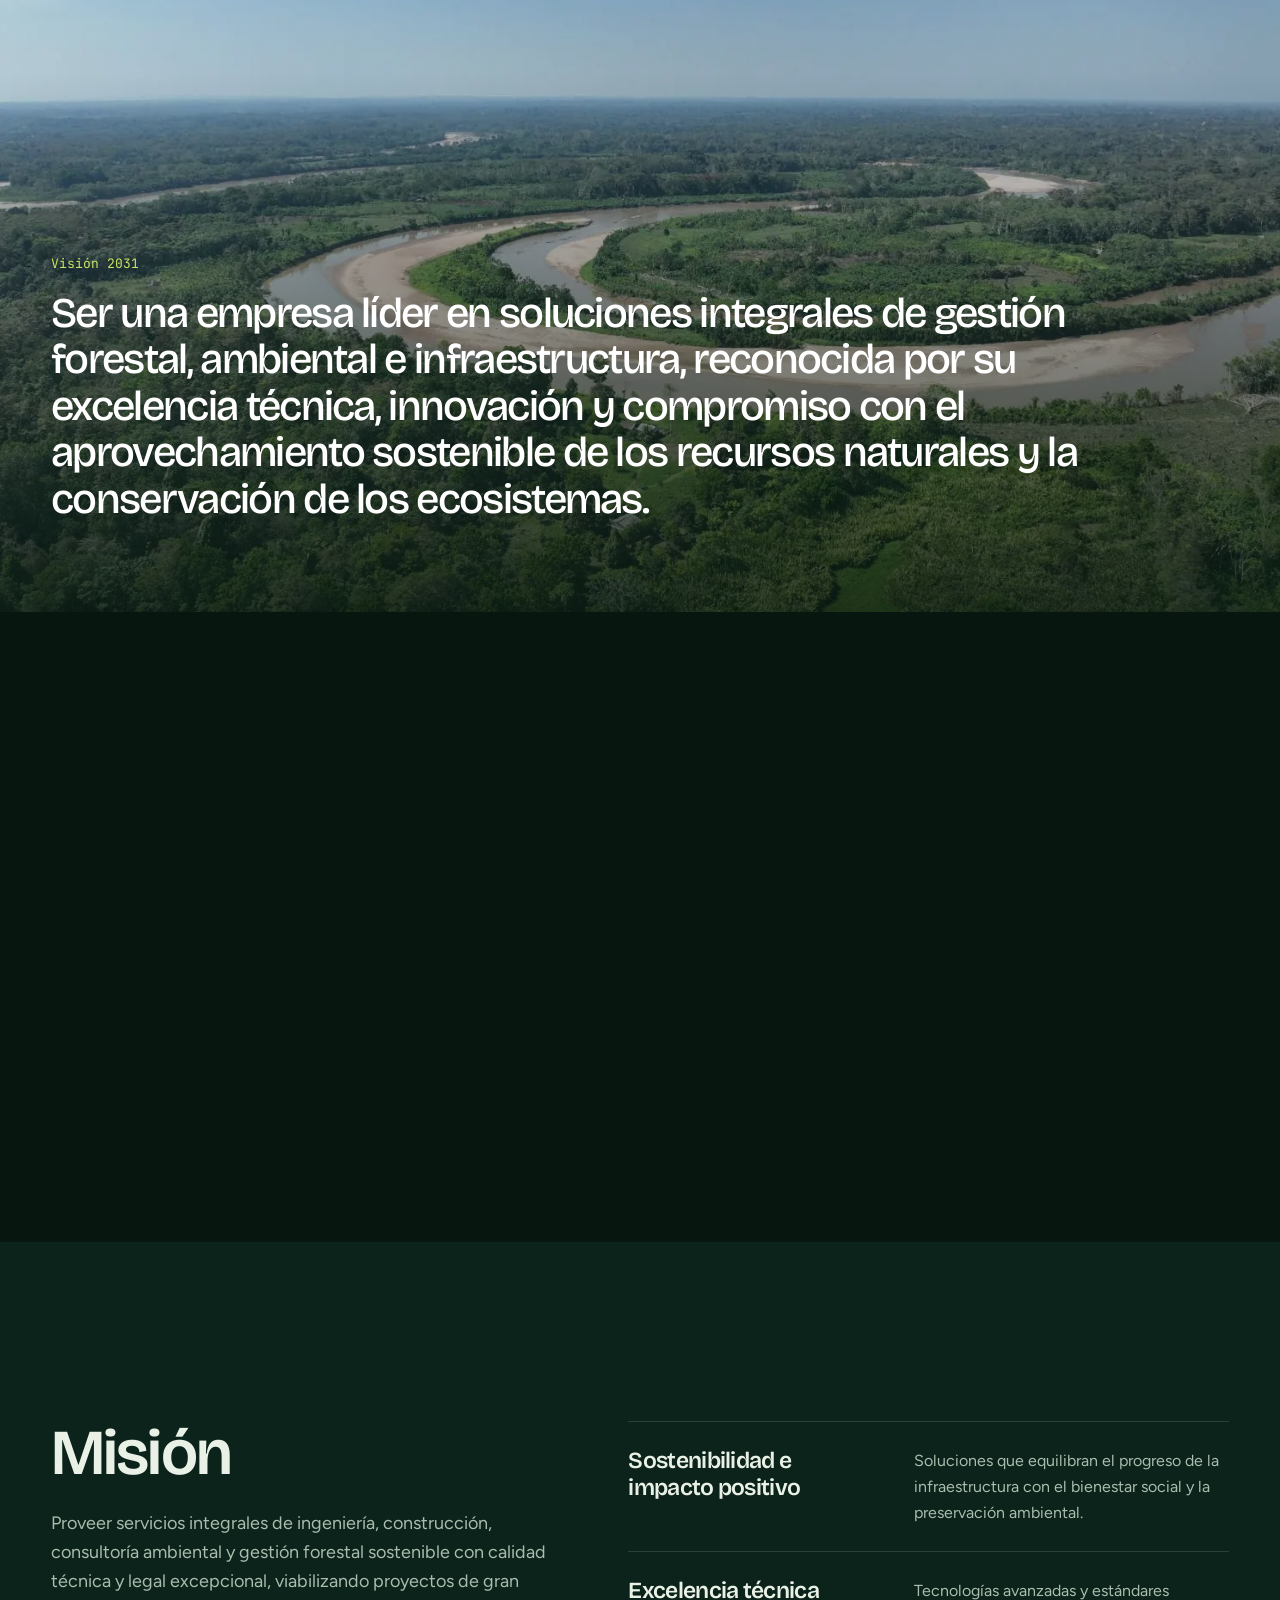
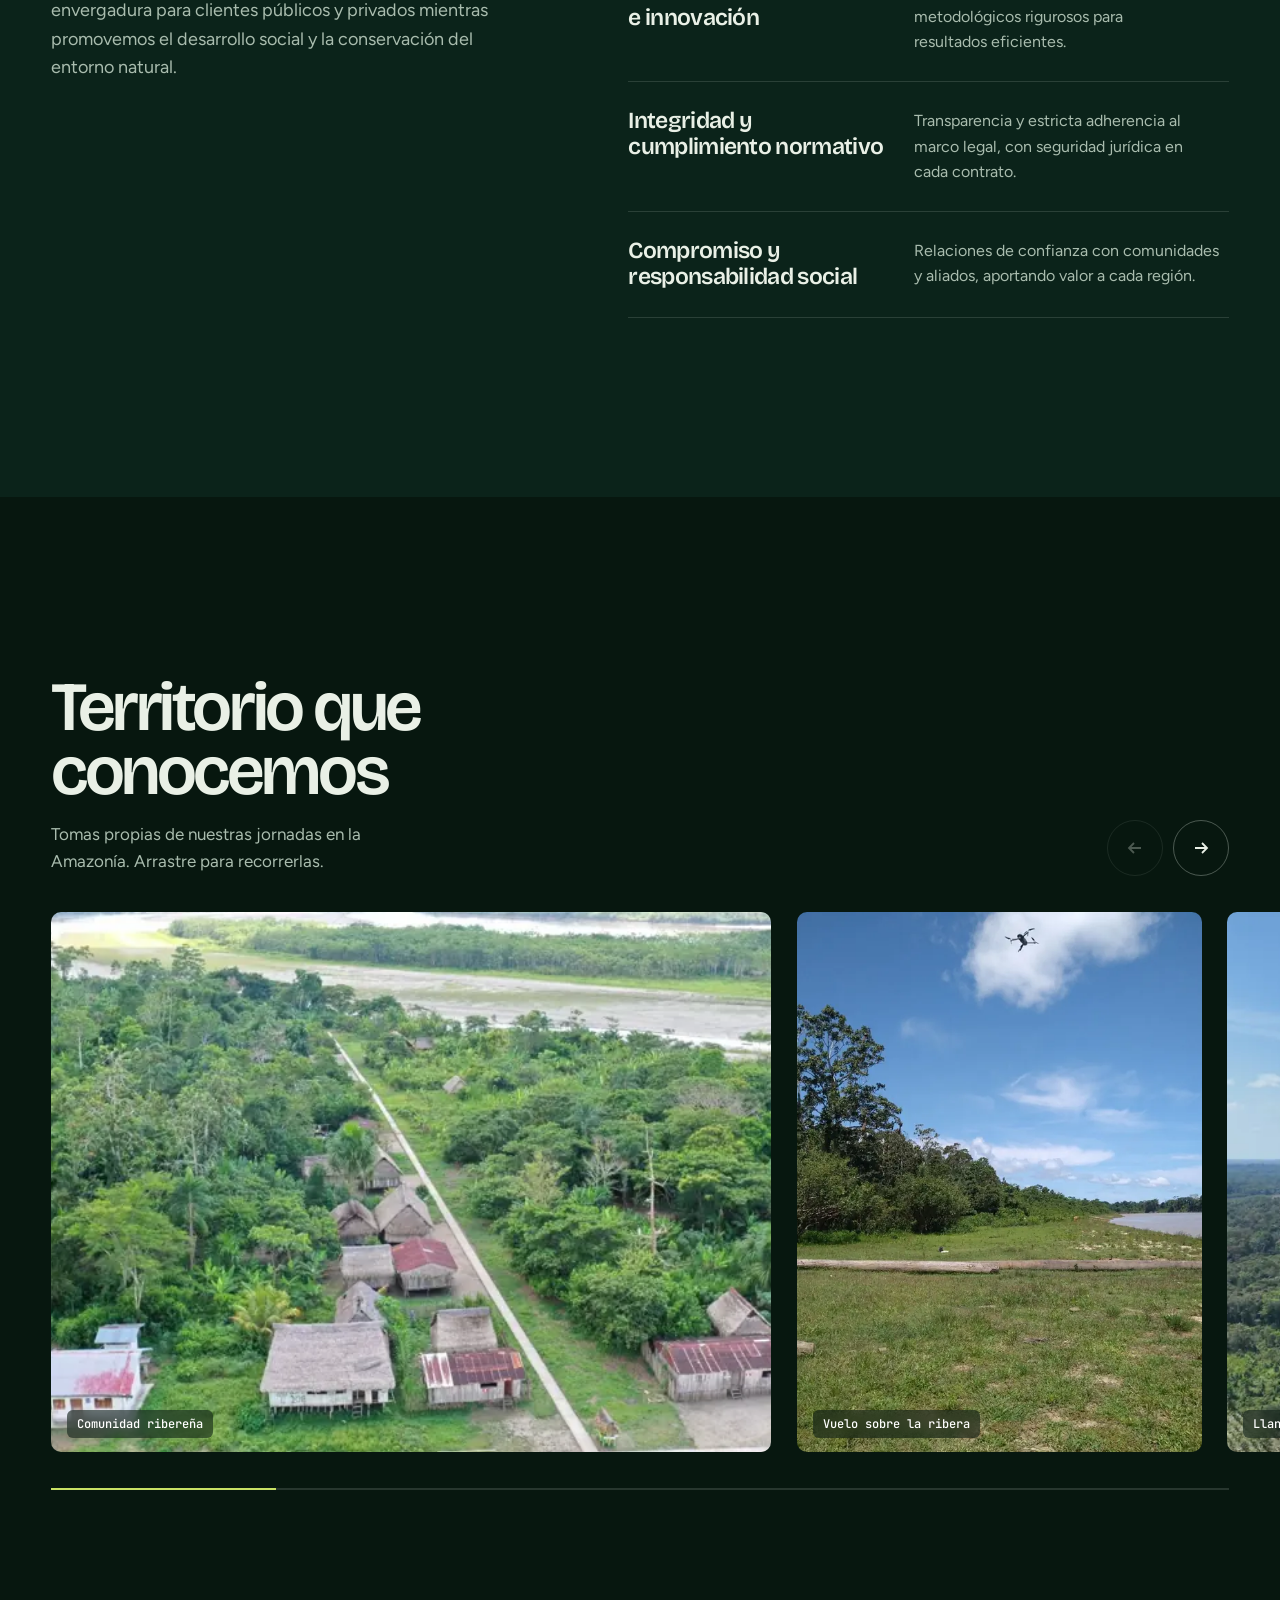
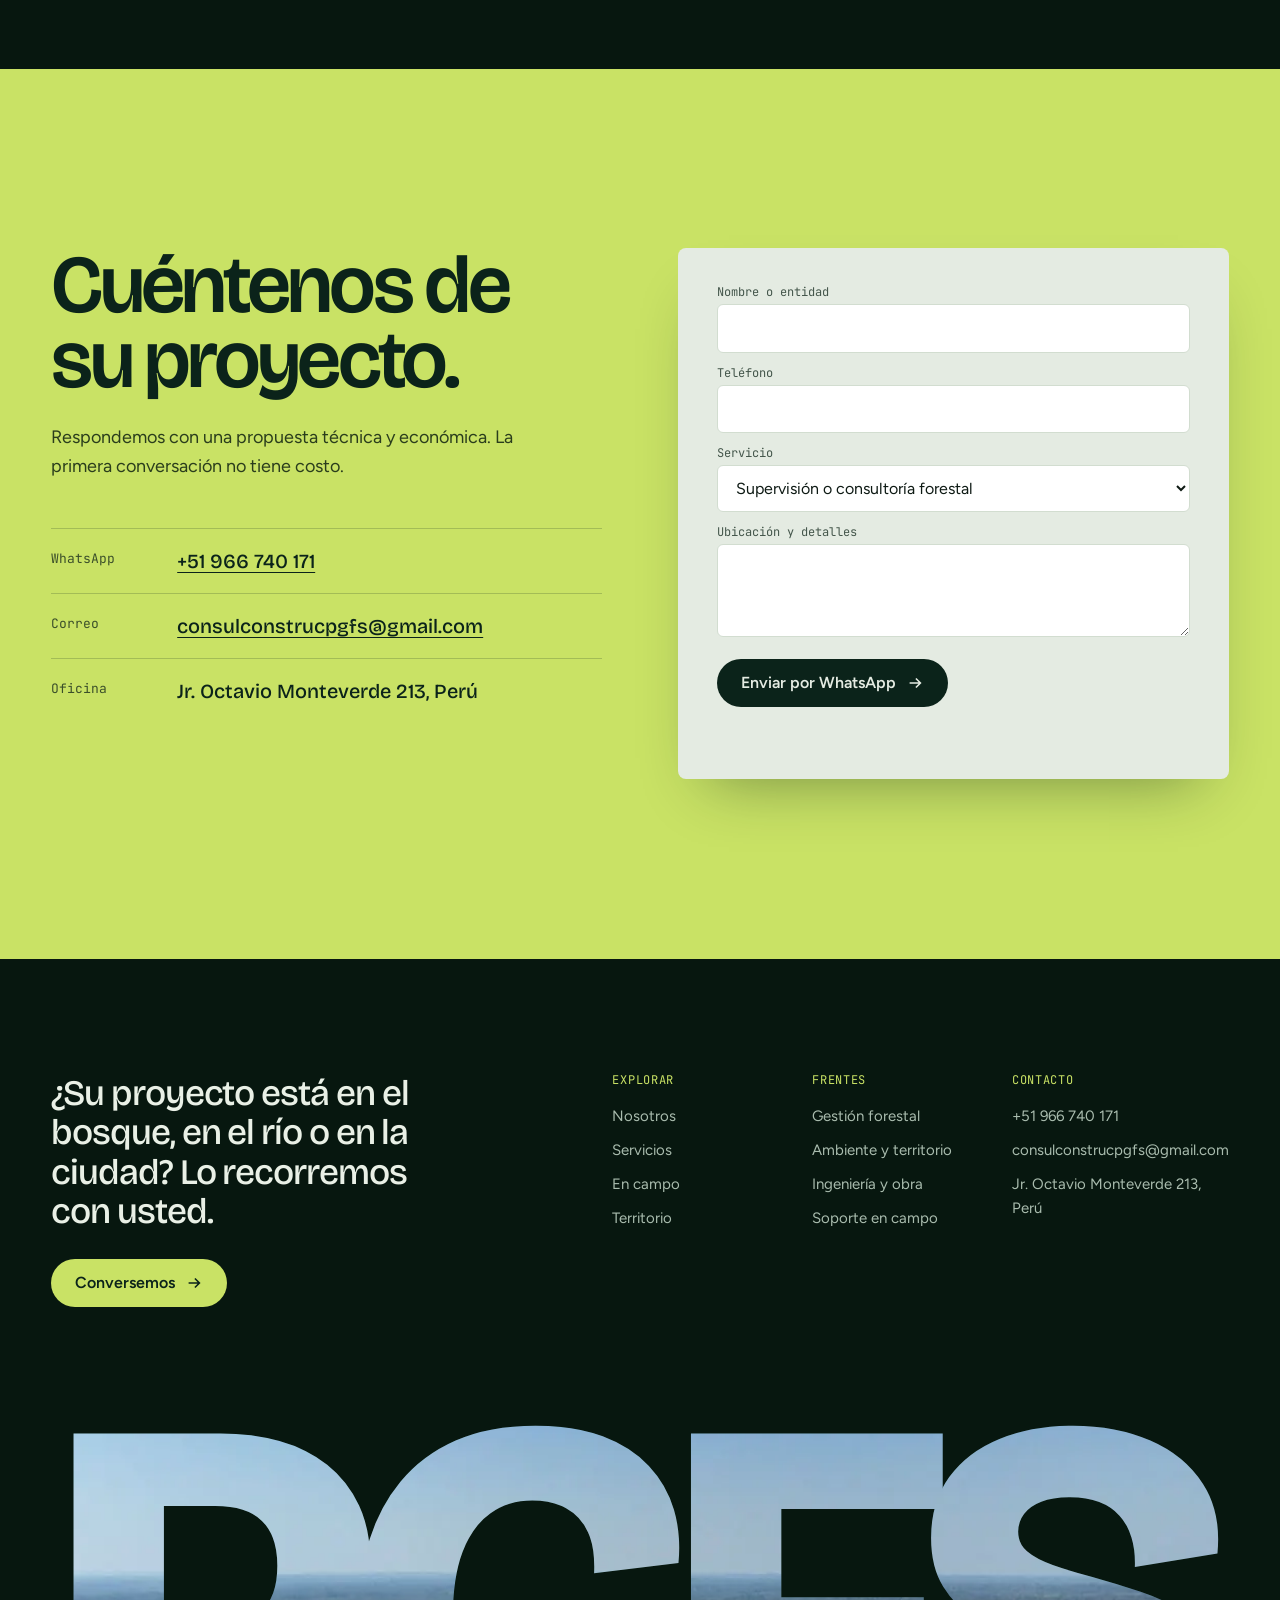
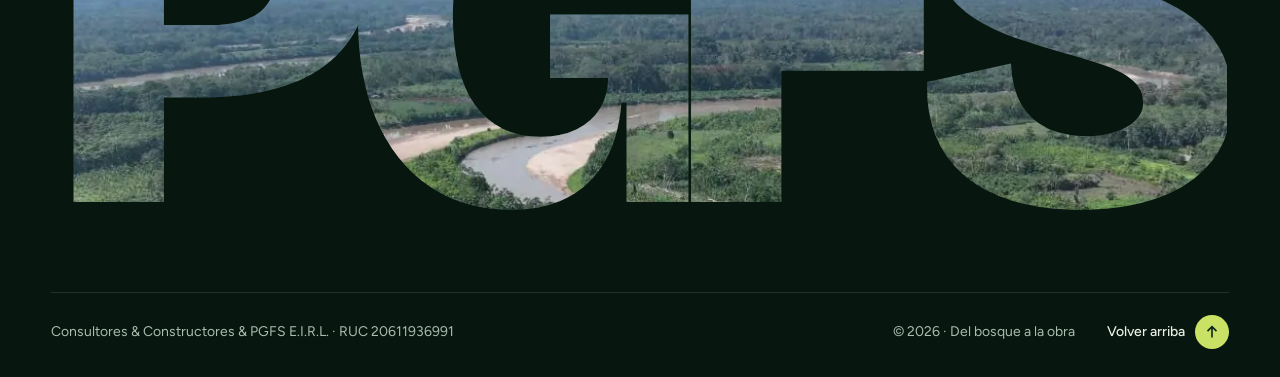
==== commit 0761f6c0: "Versión en inglés en /en/ con botón ES / EN" ====
--- a/index.html
+++ b/index.html
@@ -9,6 +9,9 @@
   <meta name="robots" content="index, follow, max-image-preview:large">
   <meta name="google-site-verification" content="9_CexuR1xrkbY27rt5CTObYP_t5blB3HkQOFfKoS4SY">
   <link rel="canonical" href="https://pgfsconsultores.com/">
+  <link rel="alternate" hreflang="es" href="https://pgfsconsultores.com/">
+  <link rel="alternate" hreflang="en" href="https://pgfsconsultores.com/en/">
+  <link rel="alternate" hreflang="x-default" href="https://pgfsconsultores.com/">
   <meta name="theme-color" content="#0B231A">
   <link rel="icon" href="icon.svg" type="image/svg+xml">
   <link rel="apple-touch-icon" href="icon-180.png">
@@ -221,7 +224,7 @@
   <link rel="preconnect" href="https://fonts.gstatic.com" crossorigin>
   <link href="https://fonts.googleapis.com/css2?family=Bricolage+Grotesque:opsz,wght@12..96,300..800&family=Figtree:wght@400;500;600&family=JetBrains+Mono:wght@400;500&display=swap" rel="stylesheet">
   <link rel="preload" as="image" href="media/hero-poster.webp">
-  <link rel="stylesheet" href="styles.css?v=202610312148">
+  <link rel="stylesheet" href="styles.css?v=202611011100">
   <!-- Google Analytics: pegar aquí el ID de medición (G-XXXXXXXXXX). Vacío = desactivado -->
   <script>
     (function () {
@@ -270,6 +273,10 @@
       <a href="#territorio">Territorio</a>
       <a href="#contacto">Contacto</a>
     </nav>
+    <div class="lang" role="group" aria-label="Idioma">
+      <a aria-current="page">ES</a>
+      <a href="/en/" hreflang="en" lang="en" aria-label="English">EN</a>
+    </div>
     <a class="btn btn--small" href="#contacto">Cotizar proyecto</a>
     <button class="nav__burger" id="burger" aria-label="Abrir menú" aria-expanded="false"><span></span><span></span></button>
   </header>
@@ -663,6 +670,6 @@
     </div>
   </footer>
 
-  <script src="main.js?v=202610312148"></script>
+  <script src="main.js?v=202611011100"></script>
 </body>
 </html>
--- a/styles.css
+++ b/styles.css
@@ -119,6 +119,10 @@
 .nav__links a { text-decoration: none; font-size: 15px; color: var(--on-dark-2); transition: color 200ms ease; }
 .nav__links a:hover { color: var(--on-dark); }
 .nav__burger { display: none; }
+.lang { display: flex; padding: 3px; border-radius: 999px; box-shadow: inset 0 0 0 1px rgba(233, 240, 230, 0.28); margin-right: -14px; }
+.lang a { font: 600 12px/1 var(--body); letter-spacing: 0.05em; padding: 8px 11px; border-radius: 999px; color: var(--on-dark-2); text-decoration: none; transition: color 200ms ease; }
+.lang a[href]:hover { color: var(--on-dark); }
+.lang a[aria-current] { background: var(--lichen); color: var(--forest-900); }
 
 /* ---------- Hero ---------- */
 .hero { position: relative; height: 190vh; background: var(--forest-900); }
@@ -352,7 +356,7 @@
 .shot figcaption { position: absolute; left: 16px; bottom: 14px; font: 500 12px/1 var(--mono); color: #fff; background: rgba(7, 23, 15, 0.55); backdrop-filter: blur(6px); padding: 8px 10px; border-radius: 6px; }
 
 /* ---------- Contacto ---------- */
-.contact { display: grid; grid-template-columns: 1fr 1fr; gap: clamp(40px, 6vw, 96px); padding: var(--section) var(--gutter); background: var(--lichen); color: var(--forest-900); }
+.contact { display: grid; grid-template-columns: minmax(0, 1fr) minmax(0, 1fr); gap: clamp(40px, 6vw, 96px); padding: var(--section) var(--gutter); background: var(--lichen); color: var(--forest-900); }
 .contact h2 { font-size: clamp(44px, 6.4vw, 104px); line-height: 0.92; letter-spacing: -0.045em; }
 .contact__copy > p { margin-top: 24px; max-width: 40ch; color: #2A3D1C; font-size: 18px; }
 .contact__data { margin: 48px 0 0; display: grid; gap: 18px; }
@@ -366,6 +370,7 @@
   font: 400 16px/1.4 var(--body); color: var(--ink);
   background: #fff; border: 1px solid var(--mist-200); border-radius: 6px; padding: 12px 14px;
   transition: border-color 200ms ease, box-shadow 200ms ease; resize: vertical; caret-color: var(--moss);
+  min-width: 0; width: 100%;
 }
 .form input:focus, .form select:focus, .form textarea:focus { outline: none; border-color: var(--moss); box-shadow: 0 0 0 3px rgba(62,113,73,0.2); }
 .form [aria-invalid="true"] { border-color: var(--clay); }
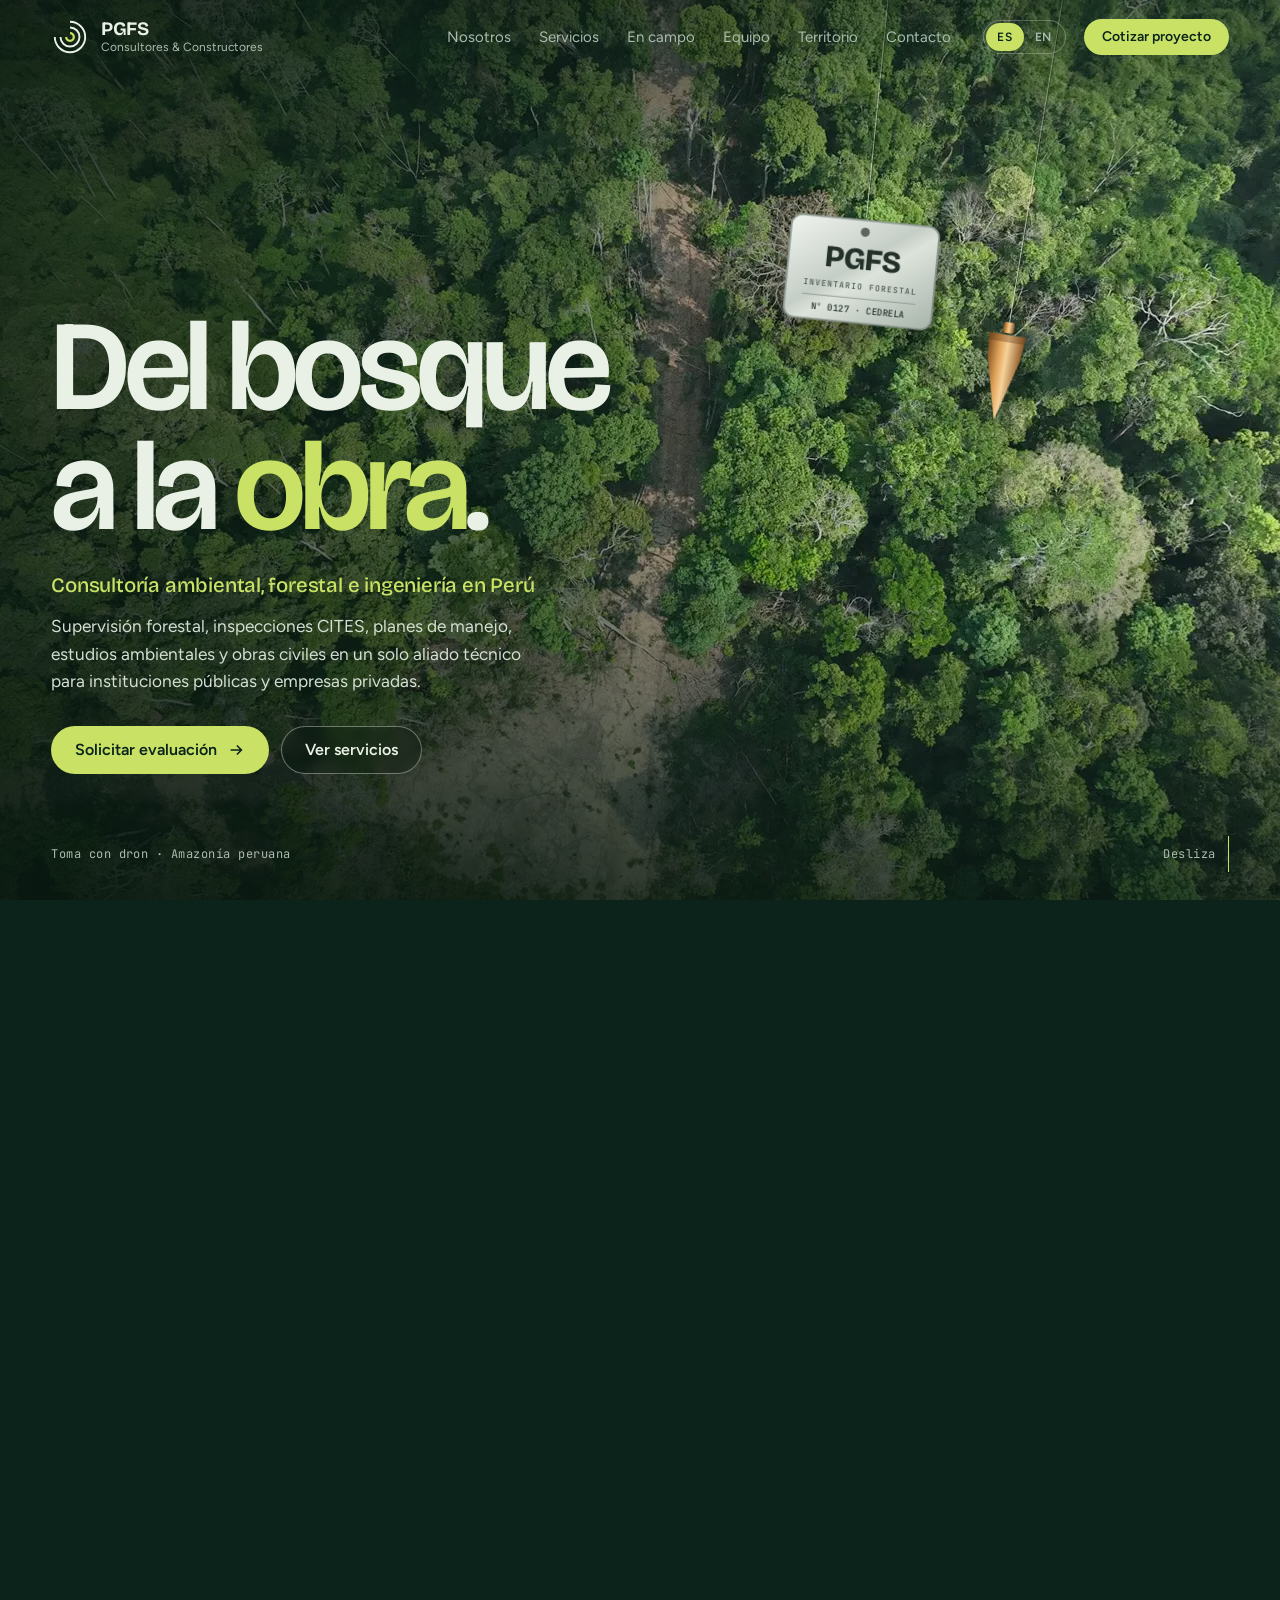
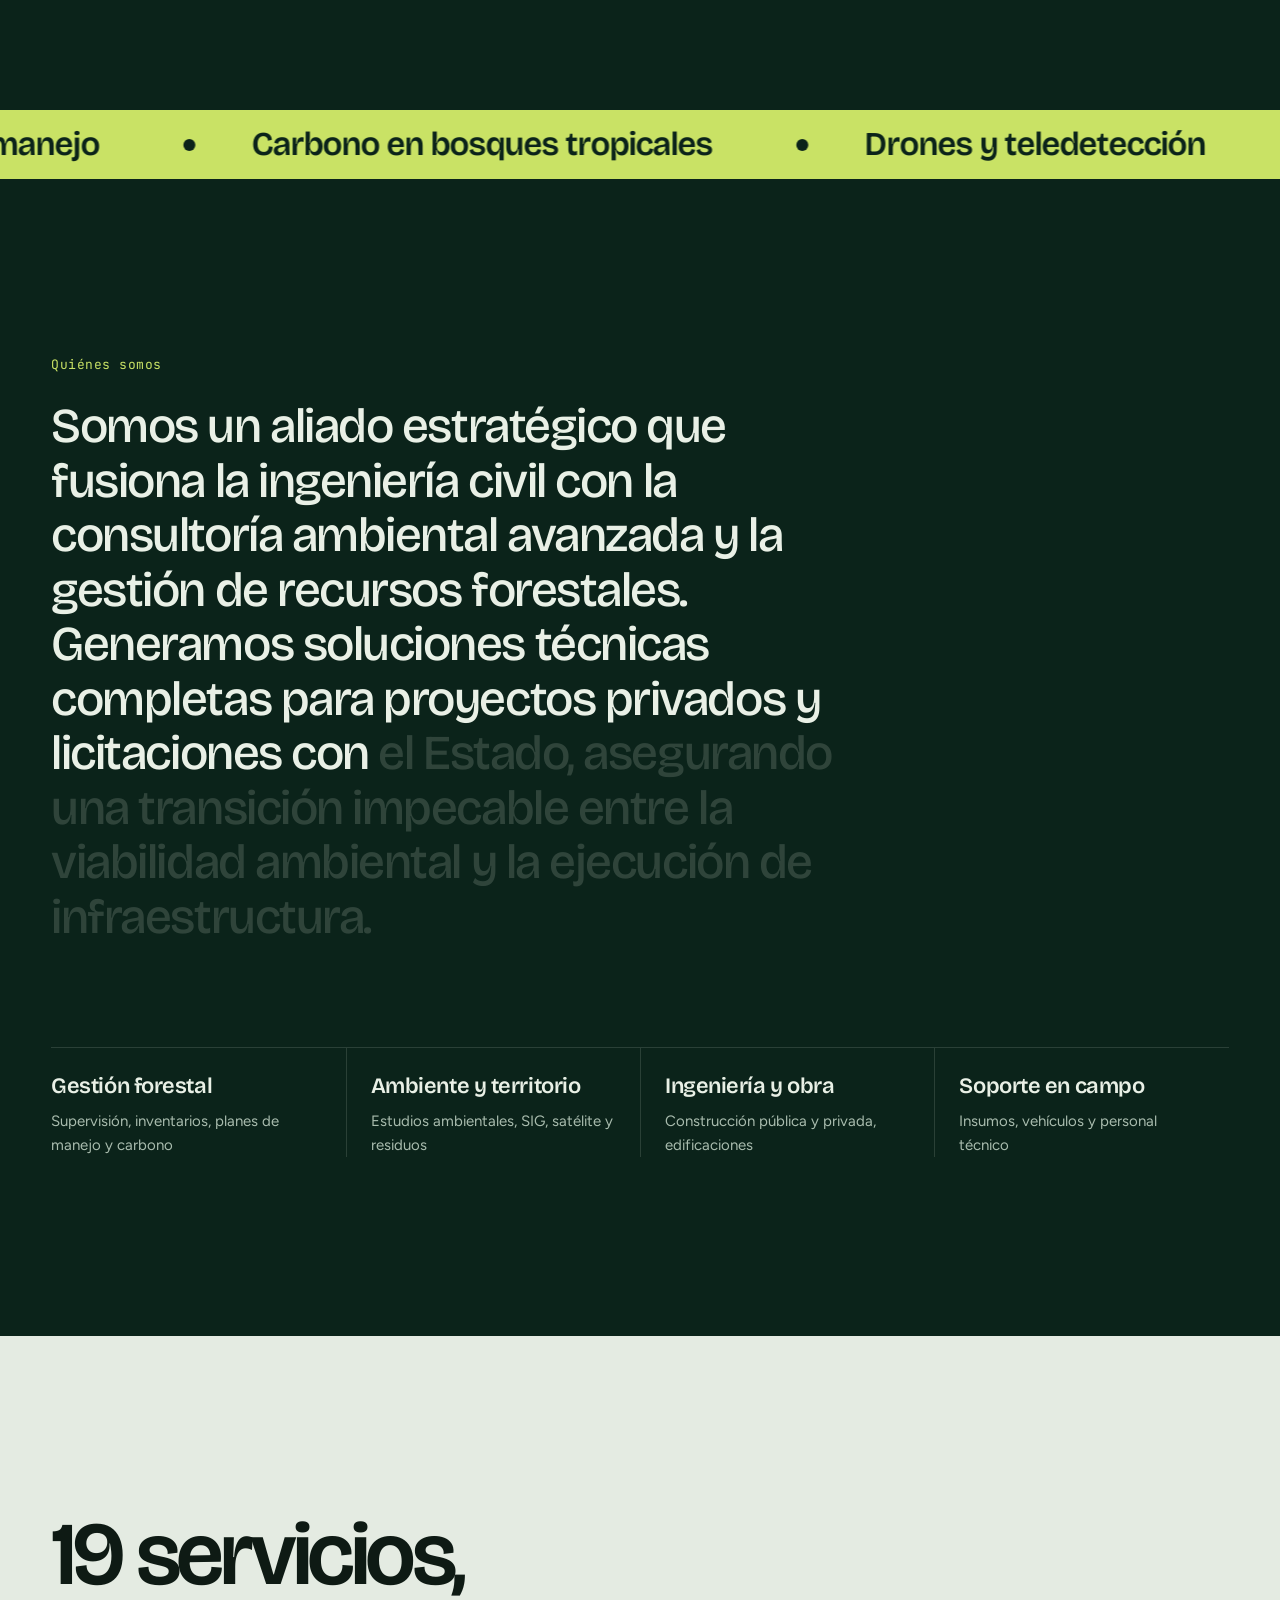
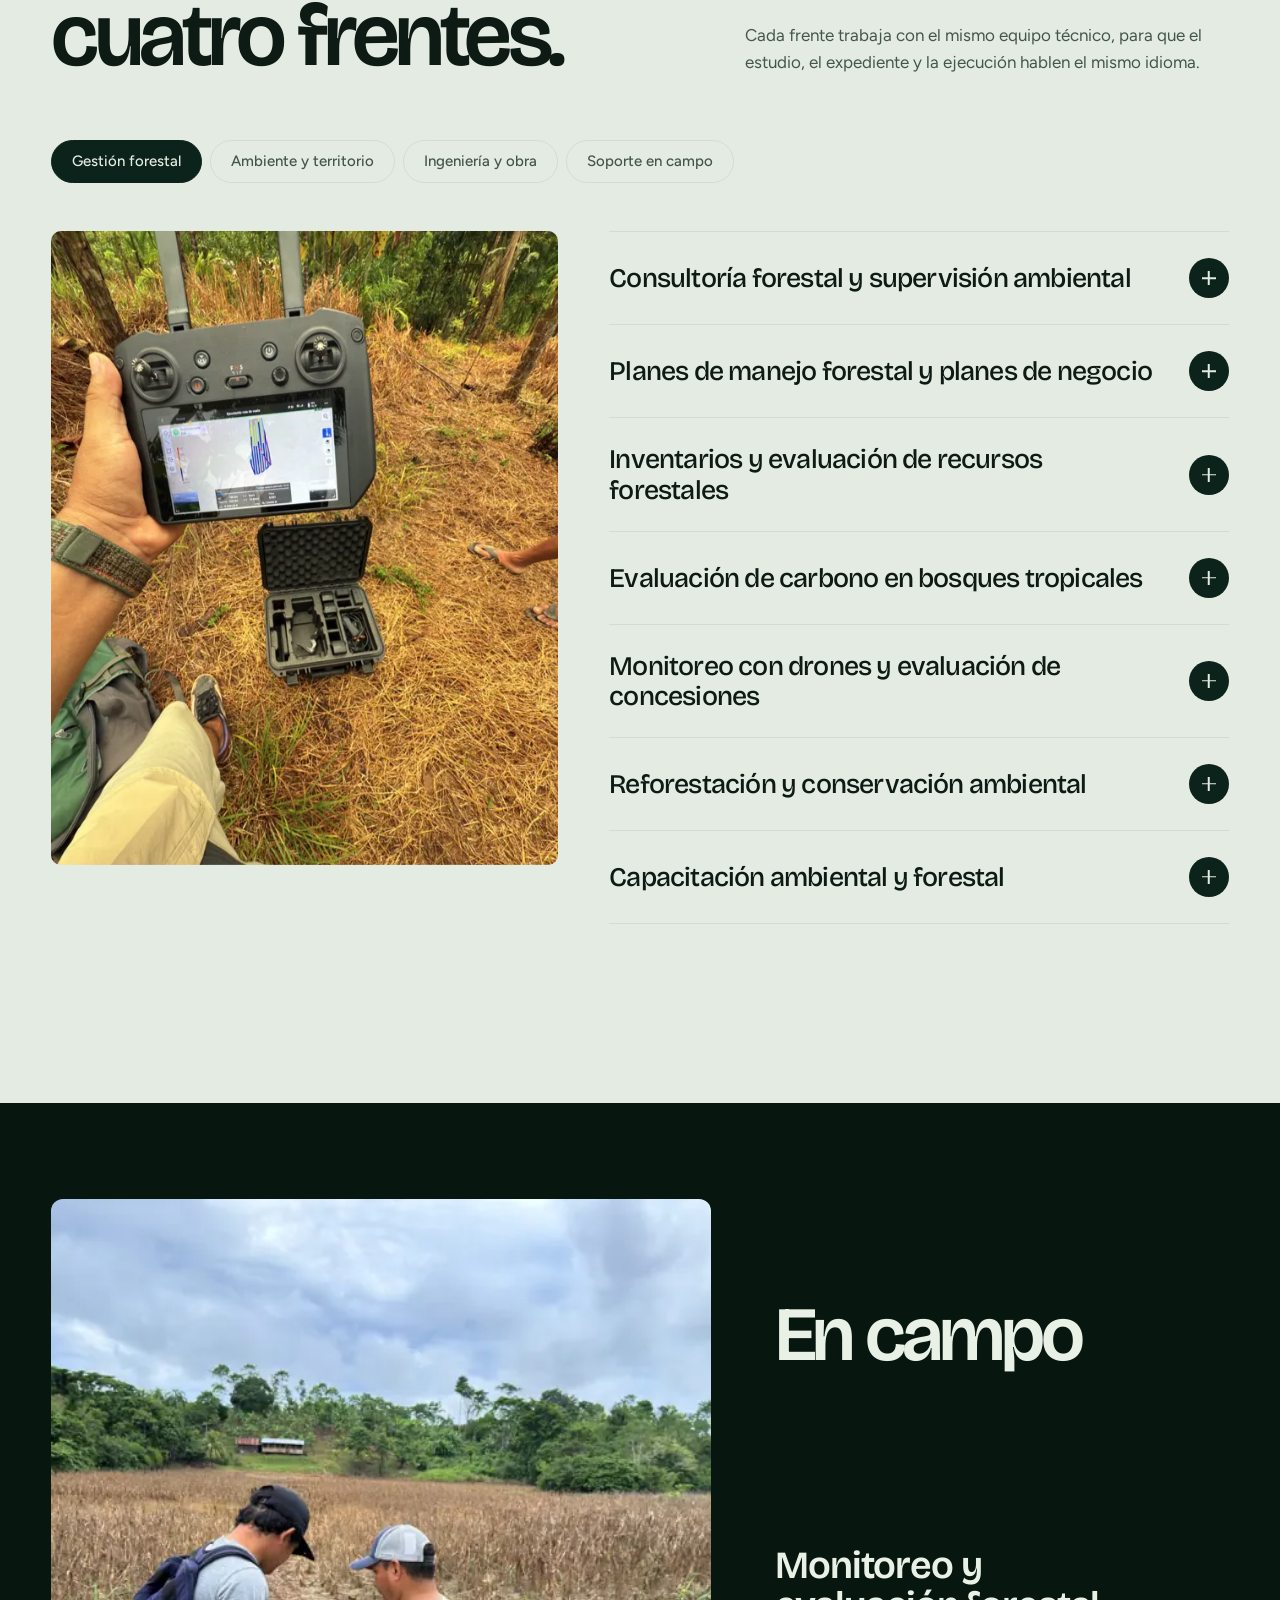
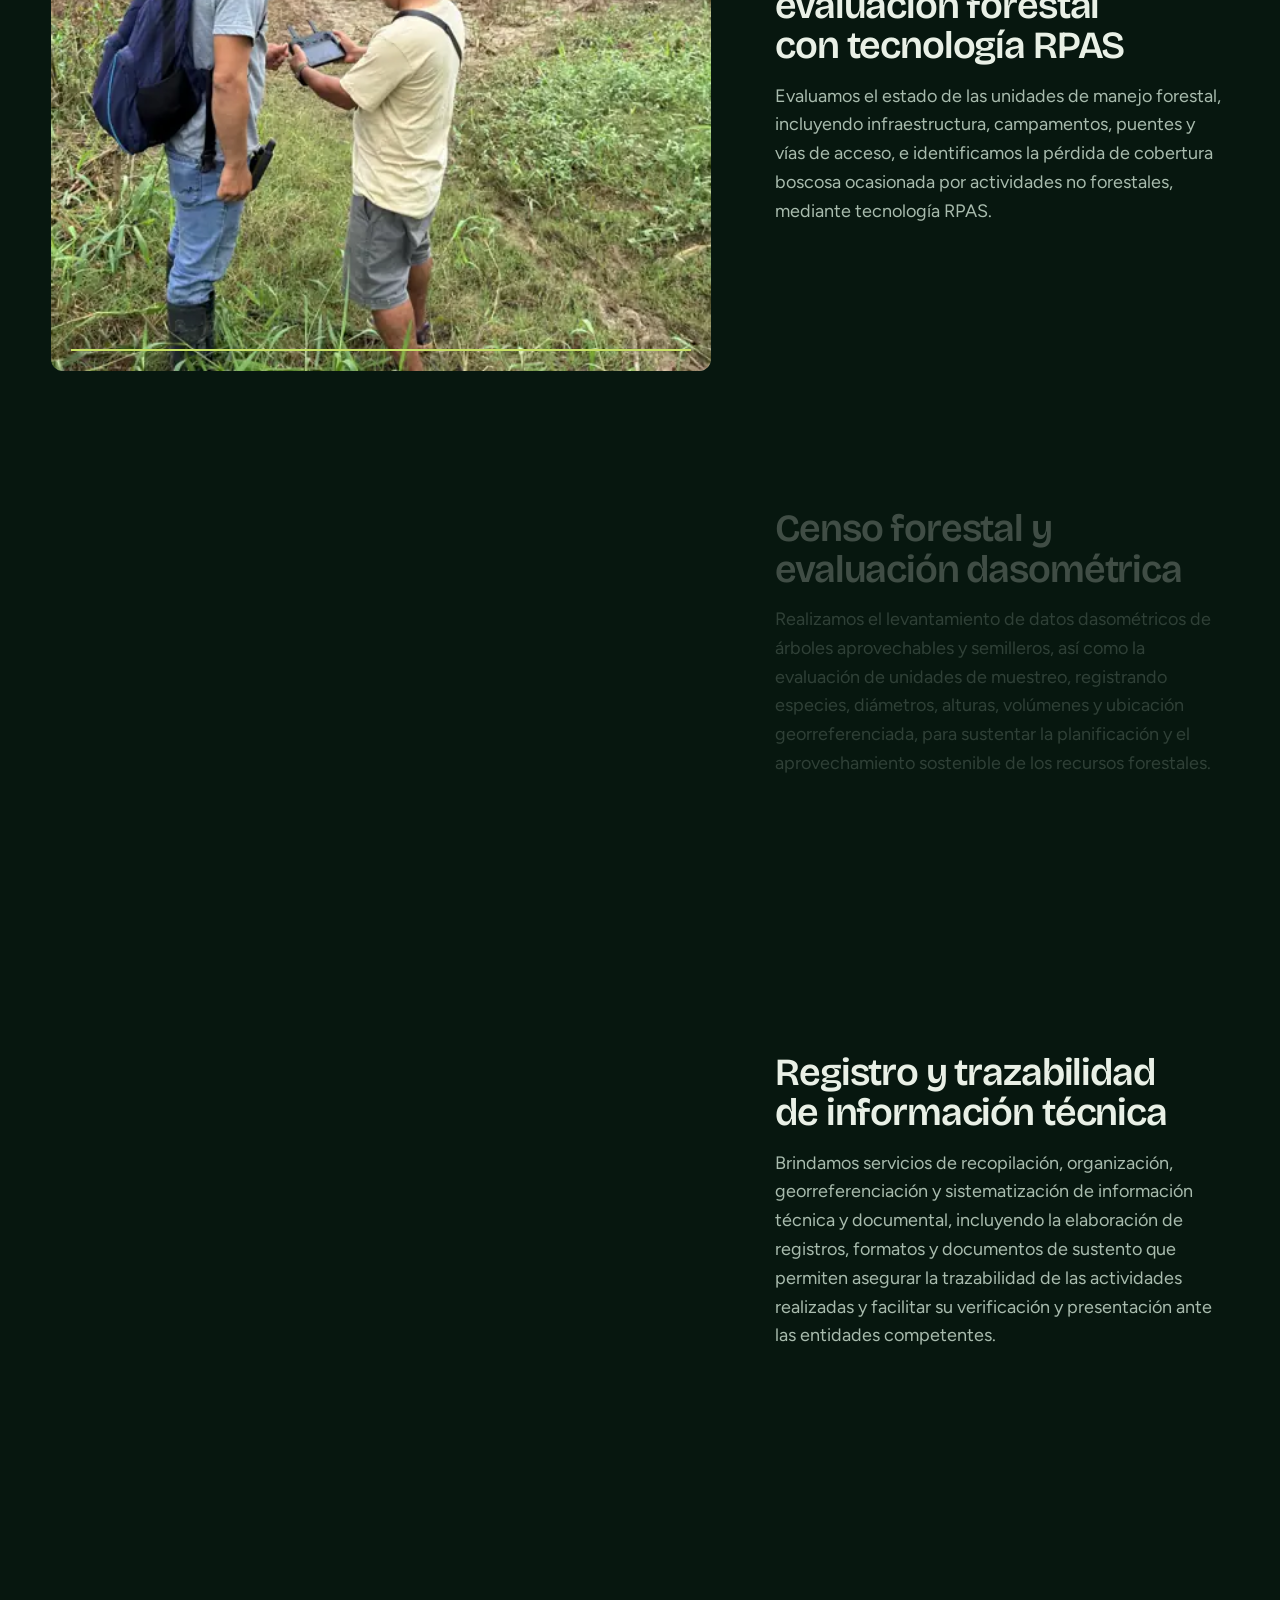
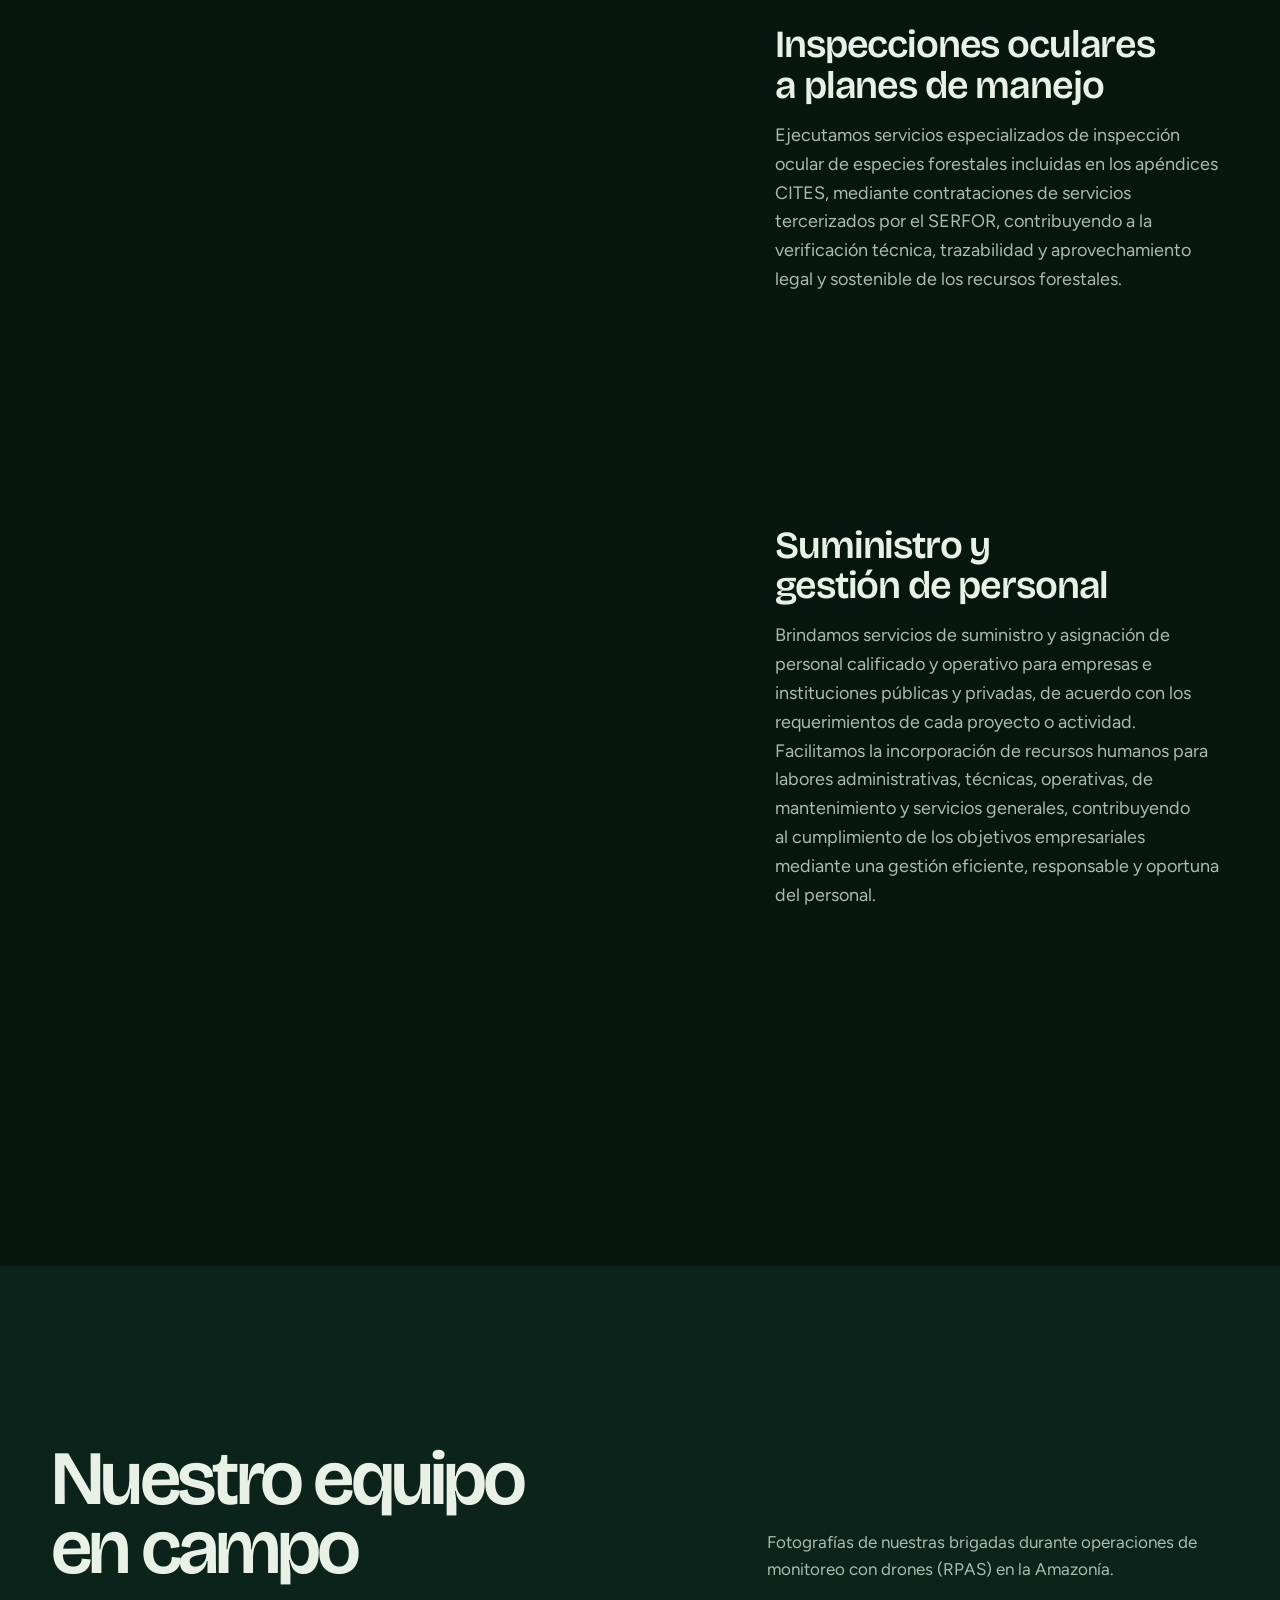
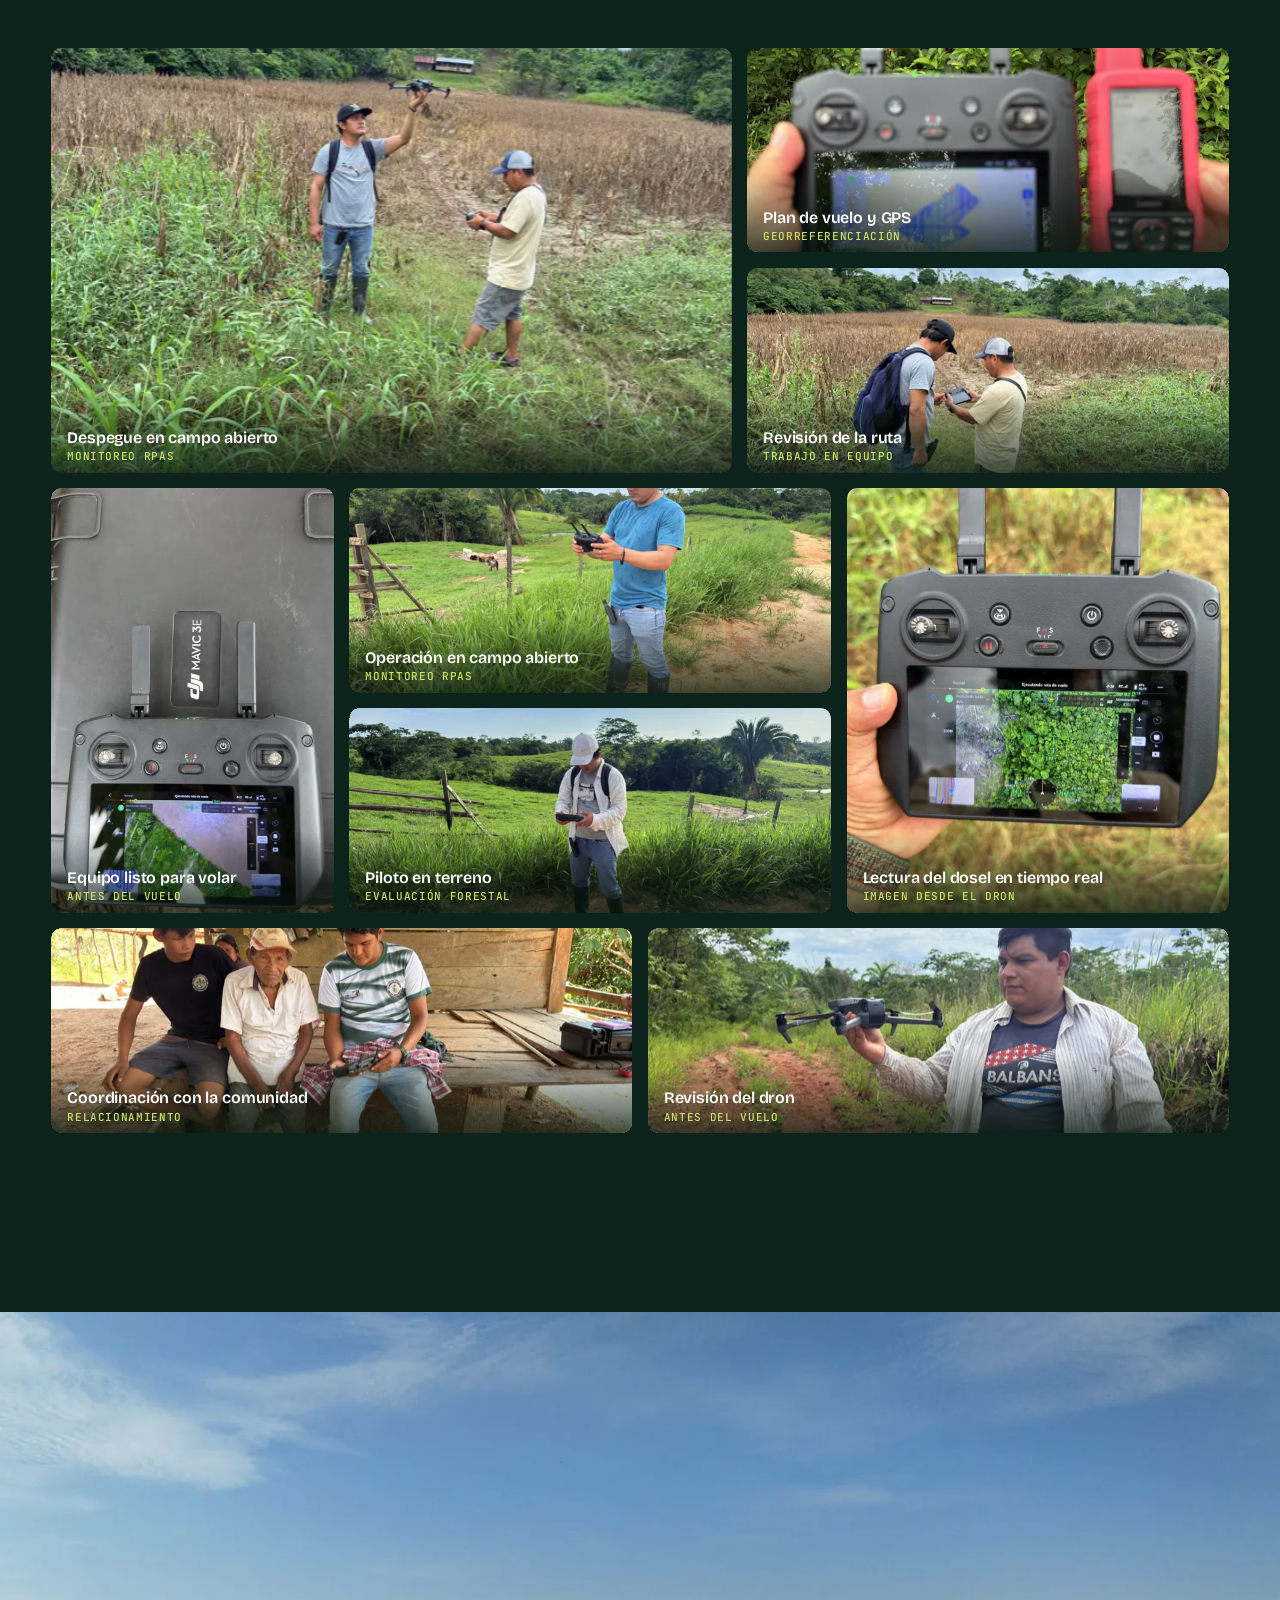
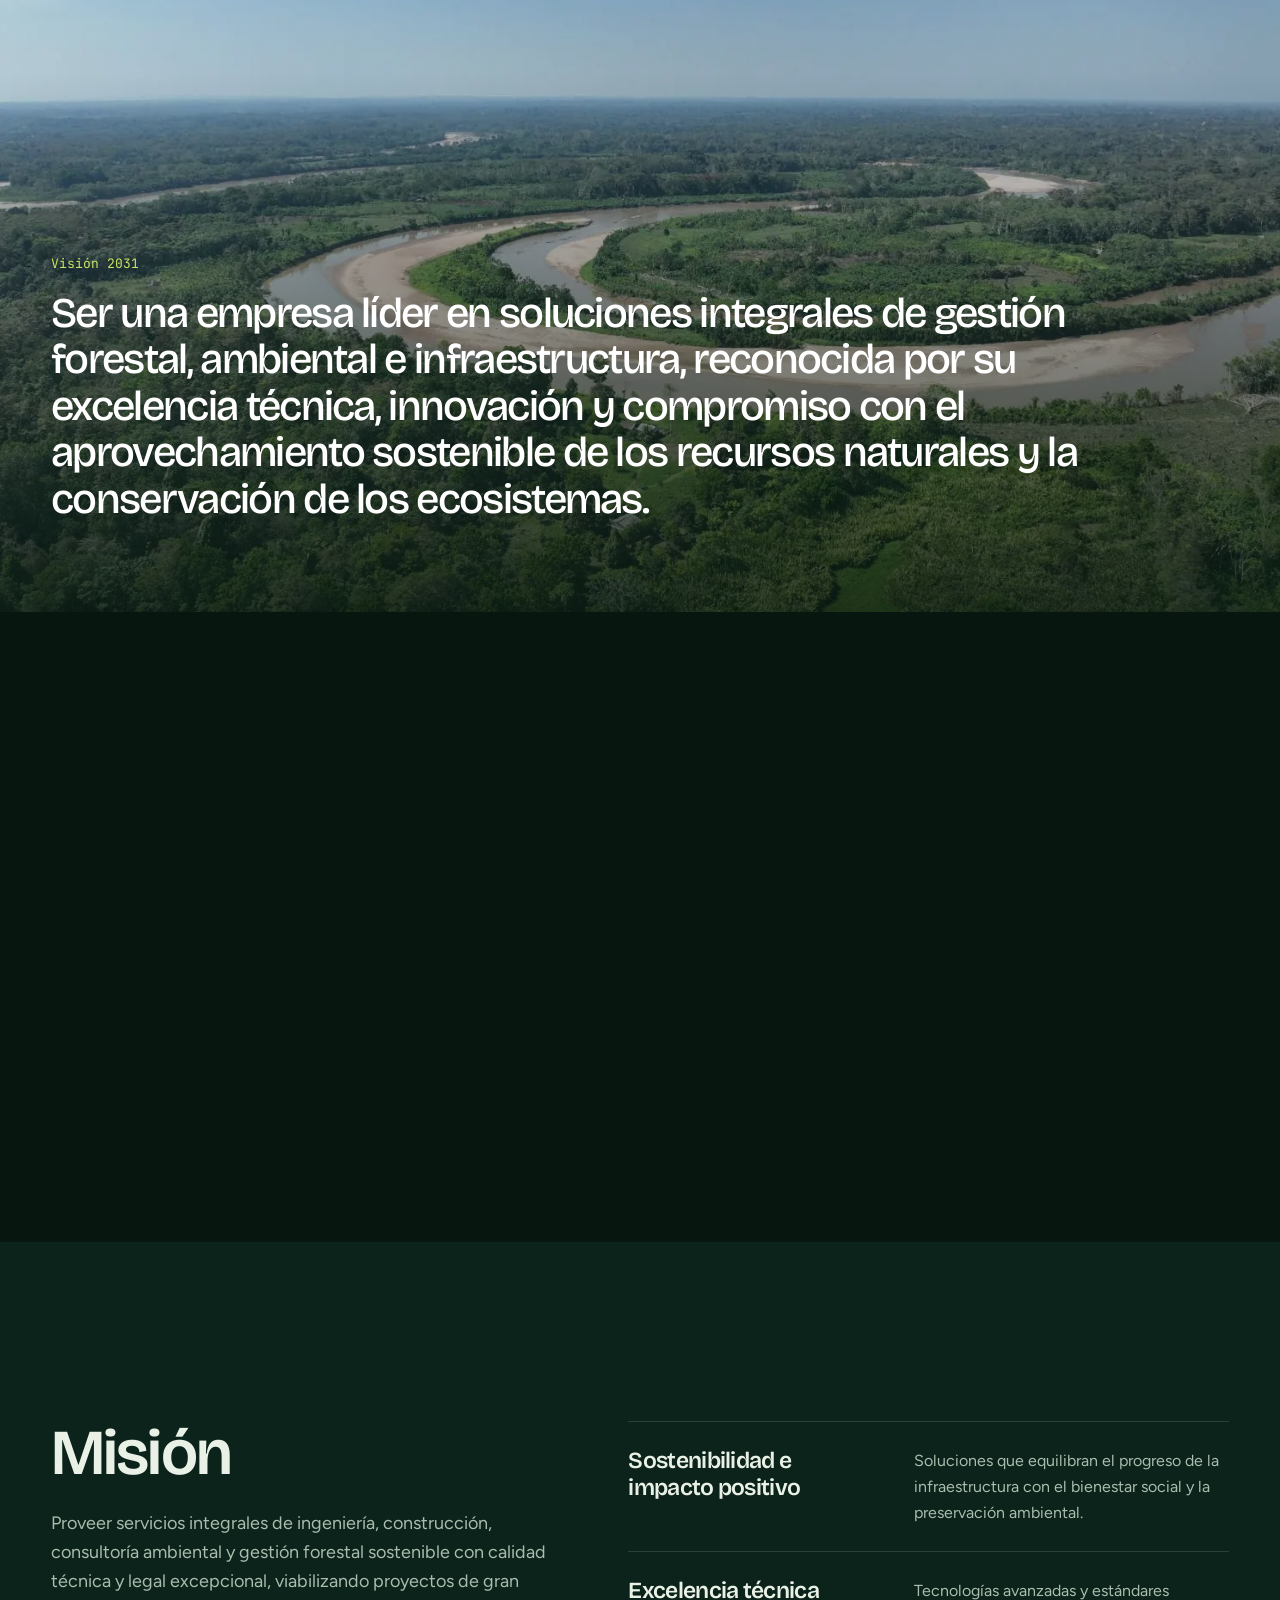
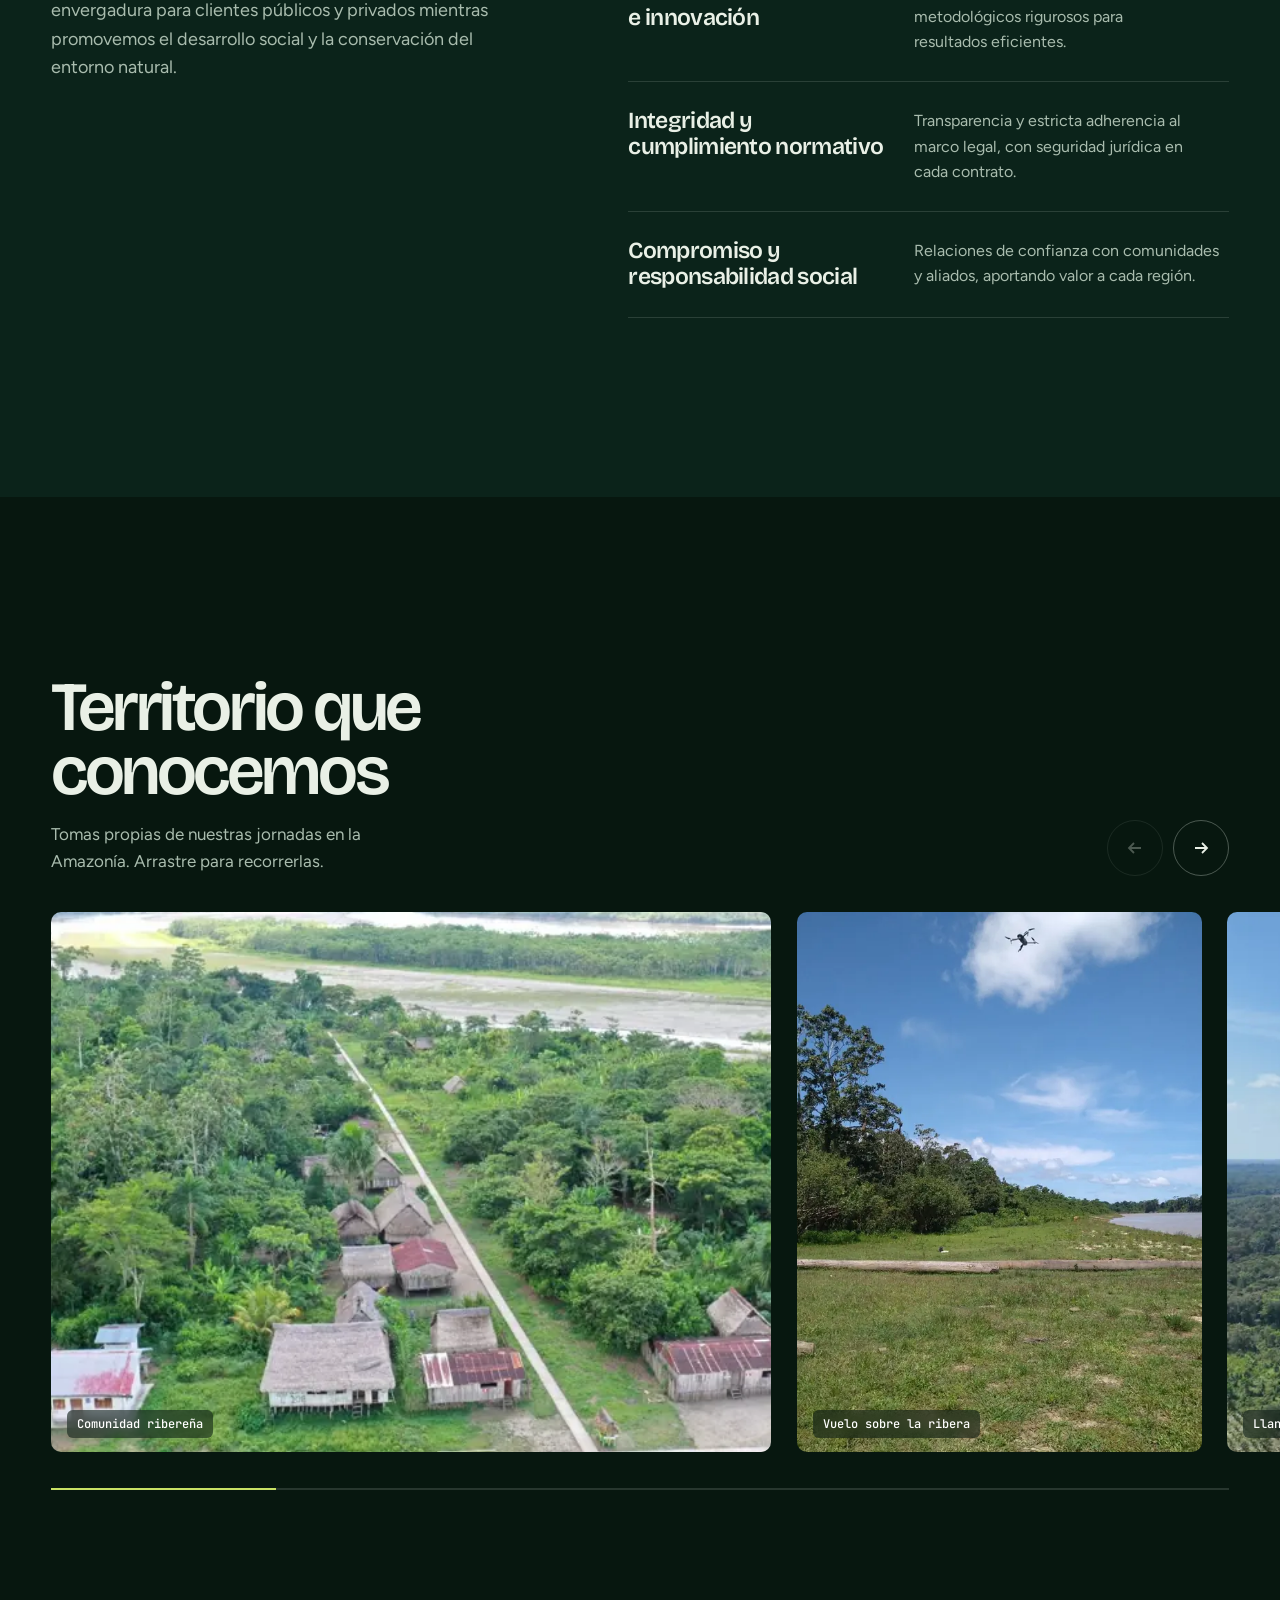
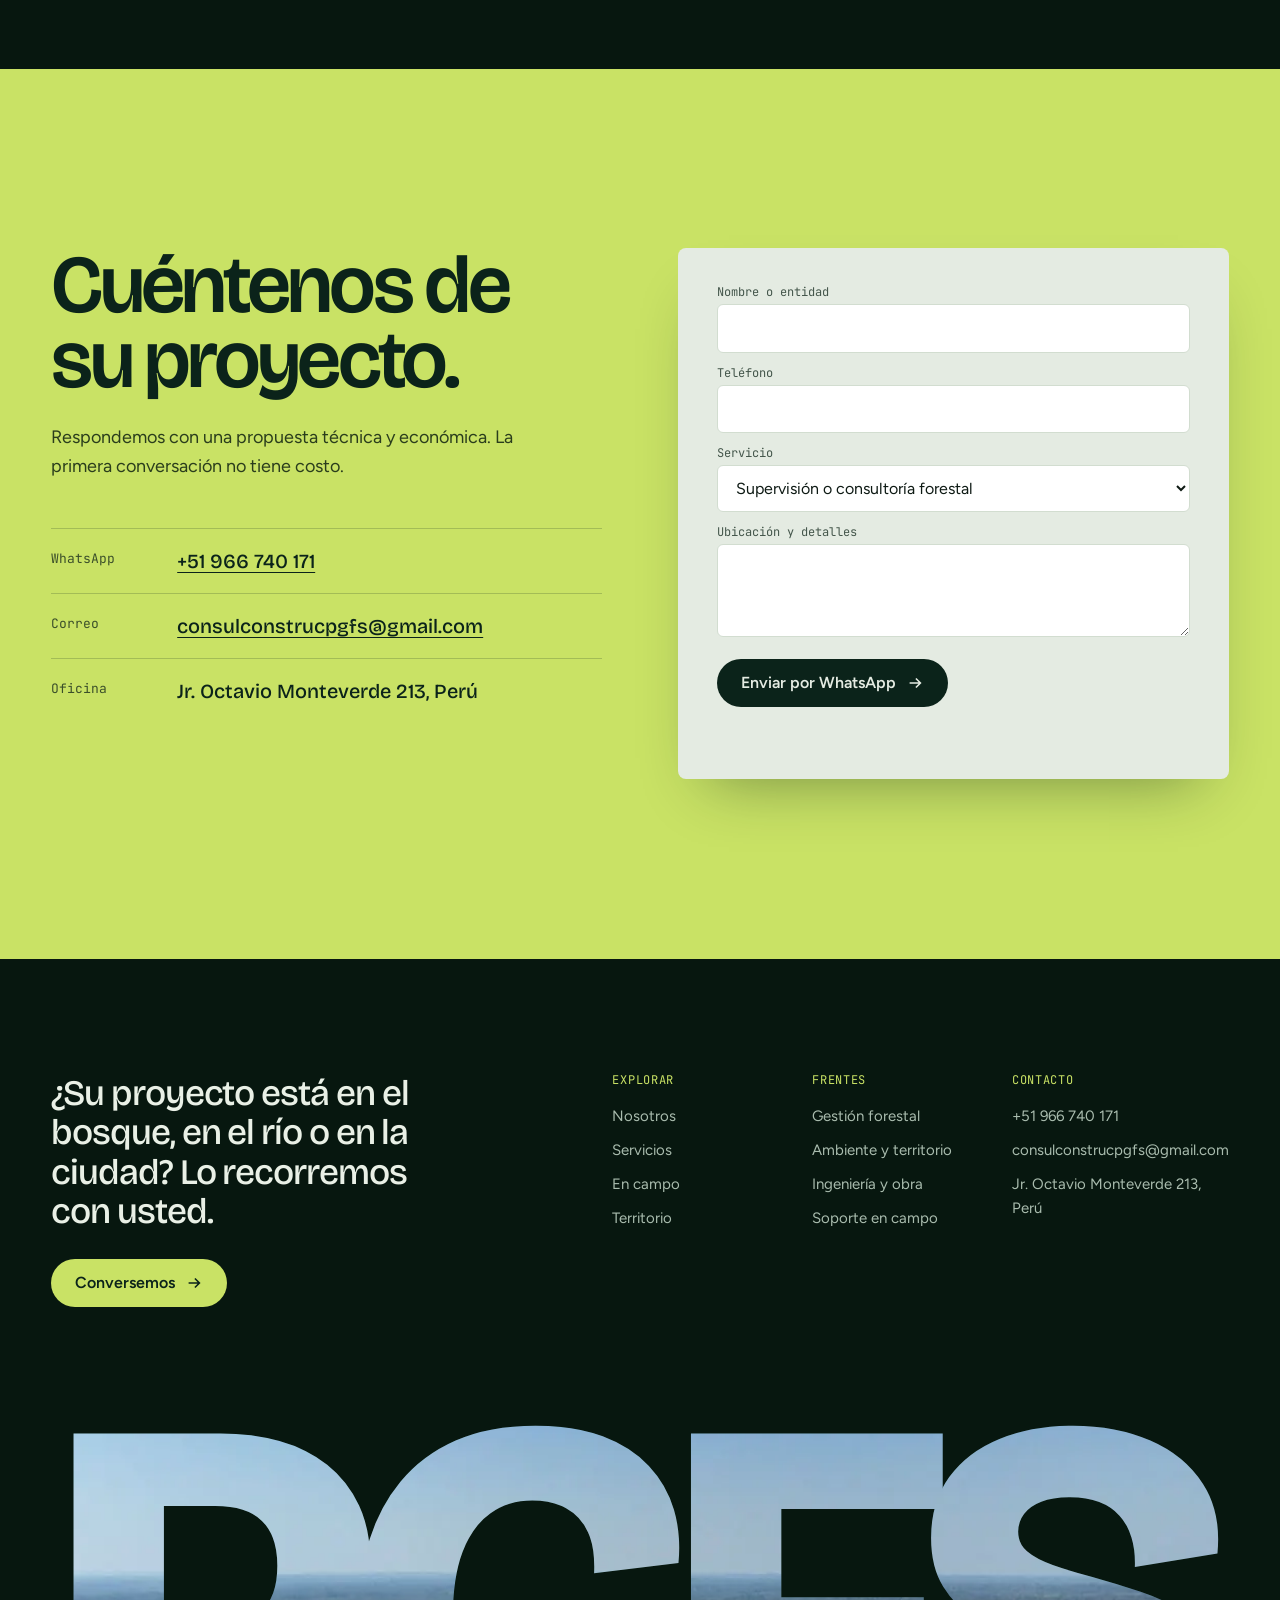
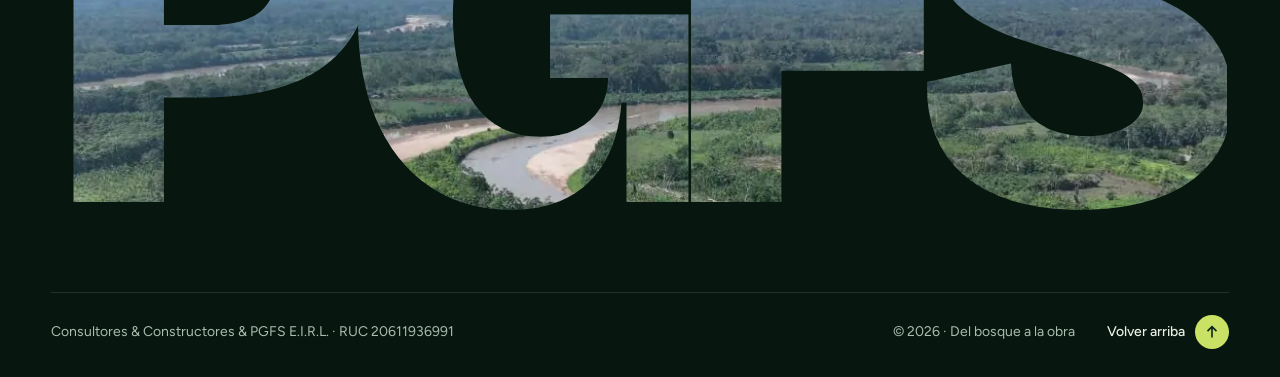
==== commit 728a3e9d: "Cambio de idioma sin recargar y textos en inglés del mismo largo" ====
--- a/index.html
+++ b/index.html
@@ -13,8 +13,8 @@
   <link rel="alternate" hreflang="en" href="https://pgfsconsultores.com/en/">
   <link rel="alternate" hreflang="x-default" href="https://pgfsconsultores.com/">
   <meta name="theme-color" content="#0B231A">
-  <link rel="icon" href="icon.svg" type="image/svg+xml">
-  <link rel="apple-touch-icon" href="icon-180.png">
+  <link rel="icon" href="/icon.svg" type="image/svg+xml">
+  <link rel="apple-touch-icon" href="/icon-180.png">
   <meta property="og:type" content="website">
   <meta property="og:locale" content="es_PE">
   <meta property="og:site_name" content="PGFS Consultores &amp; Constructores">
@@ -223,8 +223,8 @@
   <link rel="preconnect" href="https://fonts.googleapis.com">
   <link rel="preconnect" href="https://fonts.gstatic.com" crossorigin>
   <link href="https://fonts.googleapis.com/css2?family=Bricolage+Grotesque:opsz,wght@12..96,300..800&family=Figtree:wght@400;500;600&family=JetBrains+Mono:wght@400;500&display=swap" rel="stylesheet">
-  <link rel="preload" as="image" href="media/hero-poster.webp">
-  <link rel="stylesheet" href="styles.css?v=202611011100">
+  <link rel="preload" as="image" href="/media/hero-poster.webp">
+  <link rel="stylesheet" href="/styles.css?v=202611011900">
   <!-- Google Analytics: pegar aquí el ID de medición (G-XXXXXXXXXX). Vacío = desactivado -->
   <script>
     (function () {
@@ -274,8 +274,8 @@
       <a href="#contacto">Contacto</a>
     </nav>
     <div class="lang" role="group" aria-label="Idioma">
-      <a aria-current="page">ES</a>
-      <a href="/en/" hreflang="en" lang="en" aria-label="English">EN</a>
+      <a href="/" hreflang="es" lang="es" aria-current="page">ES</a>
+      <a href="/en/" hreflang="en" lang="en">EN</a>
     </div>
     <a class="btn btn--small" href="#contacto">Cotizar proyecto</a>
     <button class="nav__burger" id="burger" aria-label="Abrir menú" aria-expanded="false"><span></span><span></span></button>
@@ -286,8 +286,8 @@
     <section class="hero" id="inicio">
       <div class="hero__sticky">
         <div class="hero__frame" id="heroFrame">
-          <video class="hero__video" id="heroVideo" muted loop playsinline preload="auto" poster="media/hero-poster.webp"
-                 data-src-desktop="media/hero-720.mp4" data-src-mobile="media/hero-mobile.mp4"></video>
+          <video class="hero__video" id="heroVideo" muted loop playsinline preload="auto" poster="/media/hero-poster.webp"
+                 data-src-desktop="/media/hero-720.mp4" data-src-mobile="/media/hero-mobile.mp4"></video>
           <div class="hero__veil"></div>
         </div>
 
@@ -386,10 +386,10 @@
 
       <div class="svc-wrap">
         <div class="svc-media" aria-hidden="true">
-          <img class="is-active" src="media/img/eq-control-plan-1600.webp" srcset="media/img/eq-control-plan-800.webp 800w, media/img/eq-control-plan-1600.webp 1600w" sizes="(max-width: 900px) 100vw, 45vw" alt="" loading="lazy">
-          <img src="media/img/eq-dosel-1600.webp" srcset="media/img/eq-dosel-800.webp 800w, media/img/eq-dosel-1600.webp 1600w" sizes="(max-width: 900px) 100vw, 45vw" alt="" loading="lazy">
+          <img class="is-active" src="/media/img/eq-control-plan-1600.webp" srcset="/media/img/eq-control-plan-800.webp 800w, /media/img/eq-control-plan-1600.webp 1600w" sizes="(max-width: 900px) 100vw, 45vw" alt="" loading="lazy">
+          <img src="/media/img/eq-dosel-1600.webp" srcset="/media/img/eq-dosel-800.webp 800w, /media/img/eq-dosel-1600.webp 1600w" sizes="(max-width: 900px) 100vw, 45vw" alt="" loading="lazy">
           <img src="https://images.unsplash.com/photo-1590069261209-f8e9b8642343?w=1400&q=70&auto=format&fit=crop" alt="" loading="lazy">
-          <img src="media/img/eq-comunidad-1600.webp" srcset="media/img/eq-comunidad-800.webp 800w, media/img/eq-comunidad-1600.webp 1600w" sizes="(max-width: 900px) 100vw, 45vw" alt="" loading="lazy">
+          <img src="/media/img/eq-comunidad-1600.webp" srcset="/media/img/eq-comunidad-800.webp 800w, /media/img/eq-comunidad-1600.webp 1600w" sizes="(max-width: 900px) 100vw, 45vw" alt="" loading="lazy">
         </div>
 
         <div class="svc-panels">
@@ -450,11 +450,11 @@
     <section class="field" id="campo">
       <div class="field__sticky">
         <div class="field__media" id="fieldMedia">
-          <video class="field__layer is-active" muted loop playsinline preload="none" poster="media/campo-poster.webp" data-src="media/campo-720.mp4"></video>
-          <img class="field__layer" src="media/img/stock-censo-1800.webp" srcset="media/img/stock-censo-900.webp 900w, media/img/stock-censo-1800.webp 1800w" sizes="(max-width: 900px) 100vw, 60vw" alt="Medición del perímetro de un tronco con cinta" loading="lazy">
-          <img class="field__layer" src="media/img/eq-plan-gps-1600.webp" srcset="media/img/eq-plan-gps-800.webp 800w, media/img/eq-plan-gps-1600.webp 1600w" sizes="(max-width: 900px) 100vw, 60vw" alt="Control del dron con el plan de vuelo y un GPS de mano" loading="lazy">
-          <img class="field__layer" src="media/img/eq-campo-dron-1600.webp" srcset="media/img/eq-campo-dron-800.webp 800w, media/img/eq-campo-dron-1600.webp 1600w" sizes="(max-width: 900px) 100vw, 60vw" alt="Técnicos de PGFS lanzando el dron en una chacra" loading="lazy">
-          <img class="field__layer" src="media/img/eq-ruta-1600.webp" srcset="media/img/eq-ruta-800.webp 800w, media/img/eq-ruta-1600.webp 1600w" sizes="(max-width: 900px) 100vw, 60vw" alt="Dos técnicos de PGFS revisando la ruta de vuelo en campo" loading="lazy">
+          <video class="field__layer is-active" muted loop playsinline preload="none" poster="/media/campo-poster.webp" data-src="/media/campo-720.mp4"></video>
+          <img class="field__layer" src="/media/img/stock-censo-1800.webp" srcset="/media/img/stock-censo-900.webp 900w, /media/img/stock-censo-1800.webp 1800w" sizes="(max-width: 900px) 100vw, 60vw" alt="Medición del perímetro de un tronco con cinta" loading="lazy">
+          <img class="field__layer" src="/media/img/eq-plan-gps-1600.webp" srcset="/media/img/eq-plan-gps-800.webp 800w, /media/img/eq-plan-gps-1600.webp 1600w" sizes="(max-width: 900px) 100vw, 60vw" alt="Control del dron con el plan de vuelo y un GPS de mano" loading="lazy">
+          <img class="field__layer" src="/media/img/eq-campo-dron-1600.webp" srcset="/media/img/eq-campo-dron-800.webp 800w, /media/img/eq-campo-dron-1600.webp 1600w" sizes="(max-width: 900px) 100vw, 60vw" alt="Técnicos de PGFS lanzando el dron en una chacra" loading="lazy">
+          <img class="field__layer" src="/media/img/eq-ruta-1600.webp" srcset="/media/img/eq-ruta-800.webp 800w, /media/img/eq-ruta-1600.webp 1600w" sizes="(max-width: 900px) 100vw, 60vw" alt="Dos técnicos de PGFS revisando la ruta de vuelo en campo" loading="lazy">
           <div class="field__progress"><i id="fieldBar"></i></div>
         </div>
       </div>
@@ -491,39 +491,39 @@
       </div>
       <div class="mosaic" id="mosaic">
           <figure class="tile t-a" data-speed="6">
-            <div class="tile__media"><img src="media/img/eq-campo-dron-1600.webp" srcset="media/img/eq-campo-dron-800.webp 800w, media/img/eq-campo-dron-1600.webp 1600w" sizes="(max-width: 900px) 100vw, 60vw" alt="Técnicos de PGFS lanzando el dron en una chacra" loading="lazy"></div>
+            <div class="tile__media"><img src="/media/img/eq-campo-dron-1600.webp" srcset="/media/img/eq-campo-dron-800.webp 800w, /media/img/eq-campo-dron-1600.webp 1600w" sizes="(max-width: 900px) 100vw, 60vw" alt="Técnicos de PGFS lanzando el dron en una chacra" loading="lazy"></div>
             <figcaption><b>Despegue en campo abierto</b><span>Monitoreo RPAS</span></figcaption>
           </figure>
           <figure class="tile t-b" data-speed="-4">
-            <div class="tile__media"><img src="media/img/eq-plan-gps-1600.webp" srcset="media/img/eq-plan-gps-800.webp 800w, media/img/eq-plan-gps-1600.webp 1600w" sizes="(max-width: 900px) 50vw, 40vw" alt="Control del dron con el plan de vuelo y un GPS de mano" loading="lazy"></div>
+            <div class="tile__media"><img src="/media/img/eq-plan-gps-1600.webp" srcset="/media/img/eq-plan-gps-800.webp 800w, /media/img/eq-plan-gps-1600.webp 1600w" sizes="(max-width: 900px) 50vw, 40vw" alt="Control del dron con el plan de vuelo y un GPS de mano" loading="lazy"></div>
             <figcaption><b>Plan de vuelo y GPS</b><span>Georreferenciación</span></figcaption>
           </figure>
           <figure class="tile t-c" data-speed="3">
-            <div class="tile__media"><img src="media/img/eq-ruta-1600.webp" srcset="media/img/eq-ruta-800.webp 800w, media/img/eq-ruta-1600.webp 1600w" sizes="(max-width: 900px) 50vw, 40vw" alt="Dos técnicos revisando la ruta de vuelo en una tableta" loading="lazy"></div>
+            <div class="tile__media"><img src="/media/img/eq-ruta-1600.webp" srcset="/media/img/eq-ruta-800.webp 800w, /media/img/eq-ruta-1600.webp 1600w" sizes="(max-width: 900px) 50vw, 40vw" alt="Dos técnicos revisando la ruta de vuelo en una tableta" loading="lazy"></div>
             <figcaption><b>Revisión de la ruta</b><span>Trabajo en equipo</span></figcaption>
           </figure>
           <figure class="tile t-d" data-speed="-6">
-            <div class="tile__media"><img src="media/img/eq-control-maleta-1600.webp" srcset="media/img/eq-control-maleta-800.webp 800w, media/img/eq-control-maleta-1600.webp 1600w" sizes="(max-width: 900px) 50vw, 25vw" alt="Control del dron sobre su maleta con la vista aérea en pantalla" loading="lazy"></div>
+            <div class="tile__media"><img src="/media/img/eq-control-maleta-1600.webp" srcset="/media/img/eq-control-maleta-800.webp 800w, /media/img/eq-control-maleta-1600.webp 1600w" sizes="(max-width: 900px) 50vw, 25vw" alt="Control del dron sobre su maleta con la vista aérea en pantalla" loading="lazy"></div>
             <figcaption><b>Equipo listo para volar</b><span>Antes del vuelo</span></figcaption>
           </figure>
           <figure class="tile t-e" data-speed="4">
-            <div class="tile__media"><img src="media/img/eq-control-pasto-1600.webp" srcset="media/img/eq-control-pasto-800.webp 800w, media/img/eq-control-pasto-1600.webp 1600w" sizes="(max-width: 900px) 50vw, 40vw" alt="Técnico de PGFS operando el control del dron en un pastizal" loading="lazy"></div>
+            <div class="tile__media"><img src="/media/img/eq-control-pasto-1600.webp" srcset="/media/img/eq-control-pasto-800.webp 800w, /media/img/eq-control-pasto-1600.webp 1600w" sizes="(max-width: 900px) 50vw, 40vw" alt="Técnico de PGFS operando el control del dron en un pastizal" loading="lazy"></div>
             <figcaption><b>Operación en campo abierto</b><span>Monitoreo RPAS</span></figcaption>
           </figure>
           <figure class="tile t-f" data-speed="-3">
-            <div class="tile__media"><img src="media/img/eq-dosel-1600.webp" srcset="media/img/eq-dosel-800.webp 800w, media/img/eq-dosel-1600.webp 1600w" sizes="(max-width: 900px) 50vw, 30vw" alt="Pantalla del control mostrando el dosel del bosque" loading="lazy"></div>
+            <div class="tile__media"><img src="/media/img/eq-dosel-1600.webp" srcset="/media/img/eq-dosel-800.webp 800w, /media/img/eq-dosel-1600.webp 1600w" sizes="(max-width: 900px) 50vw, 30vw" alt="Pantalla del control mostrando el dosel del bosque" loading="lazy"></div>
             <figcaption><b>Lectura del dosel en tiempo real</b><span>Imagen desde el dron</span></figcaption>
           </figure>
           <figure class="tile t-g" data-speed="5">
-            <div class="tile__media"><img src="media/img/eq-piloto-1600.webp" srcset="media/img/eq-piloto-800.webp 800w, media/img/eq-piloto-1600.webp 1600w" sizes="(max-width: 900px) 50vw, 40vw" alt="Piloto de PGFS con el control del dron junto a un cerco" loading="lazy"></div>
+            <div class="tile__media"><img src="/media/img/eq-piloto-1600.webp" srcset="/media/img/eq-piloto-800.webp 800w, /media/img/eq-piloto-1600.webp 1600w" sizes="(max-width: 900px) 50vw, 40vw" alt="Piloto de PGFS con el control del dron junto a un cerco" loading="lazy"></div>
             <figcaption><b>Piloto en terreno</b><span>Evaluación forestal</span></figcaption>
           </figure>
           <figure class="tile t-h" data-speed="-4">
-            <div class="tile__media"><img src="media/img/eq-comunidad-1600.webp" srcset="media/img/eq-comunidad-800.webp 800w, media/img/eq-comunidad-1600.webp 1600w" sizes="(max-width: 900px) 50vw, 40vw" alt="Técnicos de PGFS conversando con pobladores de la comunidad" loading="lazy"></div>
+            <div class="tile__media"><img src="/media/img/eq-comunidad-1600.webp" srcset="/media/img/eq-comunidad-800.webp 800w, /media/img/eq-comunidad-1600.webp 1600w" sizes="(max-width: 900px) 50vw, 40vw" alt="Técnicos de PGFS conversando con pobladores de la comunidad" loading="lazy"></div>
             <figcaption><b>Coordinación con la comunidad</b><span>Relacionamiento</span></figcaption>
           </figure>
           <figure class="tile t-i" data-speed="4">
-            <div class="tile__media"><img src="media/img/eq-revision-dron-1600.webp" srcset="media/img/eq-revision-dron-800.webp 800w, media/img/eq-revision-dron-1600.webp 1600w" sizes="(max-width: 900px) 50vw, 40vw" alt="Técnico de PGFS revisando el dron antes de despegar" loading="lazy"></div>
+            <div class="tile__media"><img src="/media/img/eq-revision-dron-1600.webp" srcset="/media/img/eq-revision-dron-800.webp 800w, /media/img/eq-revision-dron-1600.webp 1600w" sizes="(max-width: 900px) 50vw, 40vw" alt="Técnico de PGFS revisando el dron antes de despegar" loading="lazy"></div>
             <figcaption><b>Revisión del dron</b><span>Antes del vuelo</span></figcaption>
           </figure>
       </div>
@@ -532,7 +532,7 @@
     <!-- Visión: la imagen se abre al bajar -->
     <section class="vision" aria-label="Visión">
       <div class="vision__frame" id="visionFrame">
-        <img src="media/img/rio-meandro-1800.webp" srcset="media/img/rio-meandro-900.webp 900w, media/img/rio-meandro-1800.webp 1800w" sizes="100vw" alt="Meandro de un río amazónico visto desde un dron" loading="lazy">
+        <img src="/media/img/rio-meandro-1800.webp" srcset="/media/img/rio-meandro-900.webp 900w, /media/img/rio-meandro-1800.webp 1800w" sizes="100vw" alt="Meandro de un río amazónico visto desde un dron" loading="lazy">
         <div class="vision__copy">
           <p class="vision__kicker">Visión 2031</p>
           <p class="vision__text">Ser una empresa líder en soluciones integrales de gestión forestal, ambiental e infraestructura, reconocida por su excelencia técnica, innovación y compromiso con el aprovechamiento sostenible de los recursos naturales y la conservación de los ecosistemas.</p>
@@ -573,17 +573,17 @@
         </div>
         <div class="gallery__viewport" id="galleryViewport" tabindex="0" aria-roledescription="carrusel" aria-label="Fotos del territorio. Use las flechas del teclado para recorrerlas.">
         <div class="gallery__track" id="galleryTrack">
-          <figure class="shot shot--wide"><img src="media/img/te-comunidad-1800.webp" srcset="media/img/te-comunidad-900.webp 900w, media/img/te-comunidad-1800.webp 1800w" sizes="(max-width: 900px) 85vw, 50vw" alt="Vista aérea de una comunidad junto al río, rodeada de bosque" loading="lazy"><figcaption>Comunidad ribereña</figcaption></figure>
-          <figure class="shot"><img src="media/img/te-dron-rio-1800.webp" srcset="media/img/te-dron-rio-900.webp 900w, media/img/te-dron-rio-1800.webp 1800w" sizes="(max-width: 900px) 85vw, 34vw" alt="Dron de PGFS volando sobre la ribera del río" loading="lazy"><figcaption>Vuelo sobre la ribera</figcaption></figure>
-          <figure class="shot shot--wide"><img src="media/img/rio-lejano-1800.webp" srcset="media/img/rio-lejano-900.webp 900w, media/img/rio-lejano-1800.webp 1800w" sizes="(max-width: 900px) 85vw, 50vw" alt="Llanura amazónica con un río serpenteante al fondo" loading="lazy"><figcaption>Llanura aluvial</figcaption></figure>
-          <figure class="shot"><img src="media/img/vuelo-trocha-1800.webp" srcset="media/img/vuelo-trocha-900.webp 900w, media/img/vuelo-trocha-1800.webp 1800w" sizes="(max-width: 900px) 85vw, 34vw" alt="Vista cenital de una trocha de acceso en el bosque" loading="lazy"><figcaption>Trocha de acceso</figcaption></figure>
-          <figure class="shot shot--wide"><img src="media/img/rio-ancho-1800.webp" srcset="media/img/rio-ancho-900.webp 900w, media/img/rio-ancho-1800.webp 1800w" sizes="(max-width: 900px) 85vw, 50vw" alt="Río ancho bordeado de bosque bajo un cielo nublado" loading="lazy"><figcaption>Ribera y bosque de colina</figcaption></figure>
-          <figure class="shot"><img src="media/img/vuelo-interior-1800.webp" srcset="media/img/vuelo-interior-900.webp 900w, media/img/vuelo-interior-1800.webp 1800w" sizes="(max-width: 900px) 85vw, 34vw" alt="Interior del bosque con árboles altos" loading="lazy"><figcaption>Interior del bosque</figcaption></figure>
-          <figure class="shot shot--wide"><img src="media/img/vuelo-bosque-1800.webp" srcset="media/img/vuelo-bosque-900.webp 900w, media/img/vuelo-bosque-1800.webp 1800w" sizes="(max-width: 900px) 85vw, 50vw" alt="Bosque amazónico continuo visto desde el aire" loading="lazy"><figcaption>Bosque continuo</figcaption></figure>
-          <figure class="shot"><img src="media/img/vuelo-borde-1800.webp" srcset="media/img/vuelo-borde-900.webp 900w, media/img/vuelo-borde-1800.webp 1800w" sizes="(max-width: 900px) 85vw, 34vw" alt="Borde de bosque visto desde un dron" loading="lazy"><figcaption>Borde de bosque</figcaption></figure>
-          <figure class="shot shot--wide"><img src="media/img/rio-meandro-1800.webp" srcset="media/img/rio-meandro-900.webp 900w, media/img/rio-meandro-1800.webp 1800w" sizes="(max-width: 900px) 85vw, 50vw" alt="Meandro de un río amazónico con playas de arena" loading="lazy"><figcaption>Meandro y playas</figcaption></figure>
-          <figure class="shot"><img src="media/img/vuelo-dosel-1800.webp" srcset="media/img/vuelo-dosel-900.webp 900w, media/img/vuelo-dosel-1800.webp 1800w" sizes="(max-width: 900px) 85vw, 34vw" alt="Dosel del bosque visto desde arriba" loading="lazy"><figcaption>Dosel del bosque</figcaption></figure>
-          <figure class="shot shot--wide"><img src="media/img/te-bosque-1800.webp" srcset="media/img/te-bosque-900.webp 900w, media/img/te-bosque-1800.webp 1800w" sizes="(max-width: 900px) 85vw, 50vw" alt="Bosque amazónico con chacras y humo a lo lejos" loading="lazy"><figcaption>Bosque y chacras</figcaption></figure>
+          <figure class="shot shot--wide"><img src="/media/img/te-comunidad-1800.webp" srcset="/media/img/te-comunidad-900.webp 900w, /media/img/te-comunidad-1800.webp 1800w" sizes="(max-width: 900px) 85vw, 50vw" alt="Vista aérea de una comunidad junto al río, rodeada de bosque" loading="lazy"><figcaption>Comunidad ribereña</figcaption></figure>
+          <figure class="shot"><img src="/media/img/te-dron-rio-1800.webp" srcset="/media/img/te-dron-rio-900.webp 900w, /media/img/te-dron-rio-1800.webp 1800w" sizes="(max-width: 900px) 85vw, 34vw" alt="Dron de PGFS volando sobre la ribera del río" loading="lazy"><figcaption>Vuelo sobre la ribera</figcaption></figure>
+          <figure class="shot shot--wide"><img src="/media/img/rio-lejano-1800.webp" srcset="/media/img/rio-lejano-900.webp 900w, /media/img/rio-lejano-1800.webp 1800w" sizes="(max-width: 900px) 85vw, 50vw" alt="Llanura amazónica con un río serpenteante al fondo" loading="lazy"><figcaption>Llanura aluvial</figcaption></figure>
+          <figure class="shot"><img src="/media/img/vuelo-trocha-1800.webp" srcset="/media/img/vuelo-trocha-900.webp 900w, /media/img/vuelo-trocha-1800.webp 1800w" sizes="(max-width: 900px) 85vw, 34vw" alt="Vista cenital de una trocha de acceso en el bosque" loading="lazy"><figcaption>Trocha de acceso</figcaption></figure>
+          <figure class="shot shot--wide"><img src="/media/img/rio-ancho-1800.webp" srcset="/media/img/rio-ancho-900.webp 900w, /media/img/rio-ancho-1800.webp 1800w" sizes="(max-width: 900px) 85vw, 50vw" alt="Río ancho bordeado de bosque bajo un cielo nublado" loading="lazy"><figcaption>Ribera y bosque de colina</figcaption></figure>
+          <figure class="shot"><img src="/media/img/vuelo-interior-1800.webp" srcset="/media/img/vuelo-interior-900.webp 900w, /media/img/vuelo-interior-1800.webp 1800w" sizes="(max-width: 900px) 85vw, 34vw" alt="Interior del bosque con árboles altos" loading="lazy"><figcaption>Interior del bosque</figcaption></figure>
+          <figure class="shot shot--wide"><img src="/media/img/vuelo-bosque-1800.webp" srcset="/media/img/vuelo-bosque-900.webp 900w, /media/img/vuelo-bosque-1800.webp 1800w" sizes="(max-width: 900px) 85vw, 50vw" alt="Bosque amazónico continuo visto desde el aire" loading="lazy"><figcaption>Bosque continuo</figcaption></figure>
+          <figure class="shot"><img src="/media/img/vuelo-borde-1800.webp" srcset="/media/img/vuelo-borde-900.webp 900w, /media/img/vuelo-borde-1800.webp 1800w" sizes="(max-width: 900px) 85vw, 34vw" alt="Borde de bosque visto desde un dron" loading="lazy"><figcaption>Borde de bosque</figcaption></figure>
+          <figure class="shot shot--wide"><img src="/media/img/rio-meandro-1800.webp" srcset="/media/img/rio-meandro-900.webp 900w, /media/img/rio-meandro-1800.webp 1800w" sizes="(max-width: 900px) 85vw, 50vw" alt="Meandro de un río amazónico con playas de arena" loading="lazy"><figcaption>Meandro y playas</figcaption></figure>
+          <figure class="shot"><img src="/media/img/vuelo-dosel-1800.webp" srcset="/media/img/vuelo-dosel-900.webp 900w, /media/img/vuelo-dosel-1800.webp 1800w" sizes="(max-width: 900px) 85vw, 34vw" alt="Dosel del bosque visto desde arriba" loading="lazy"><figcaption>Dosel del bosque</figcaption></figure>
+          <figure class="shot shot--wide"><img src="/media/img/te-bosque-1800.webp" srcset="/media/img/te-bosque-900.webp 900w, /media/img/te-bosque-1800.webp 1800w" sizes="(max-width: 900px) 85vw, 50vw" alt="Bosque amazónico con chacras y humo a lo lejos" loading="lazy"><figcaption>Bosque y chacras</figcaption></figure>
         </div>
         </div>
         <div class="gallery__bar" aria-hidden="true"><i id="galBar"></i></div>
@@ -670,6 +670,6 @@
     </div>
   </footer>
 
-  <script src="main.js?v=202611011100"></script>
+  <script src="/main.js?v=202611011900"></script>
 </body>
 </html>
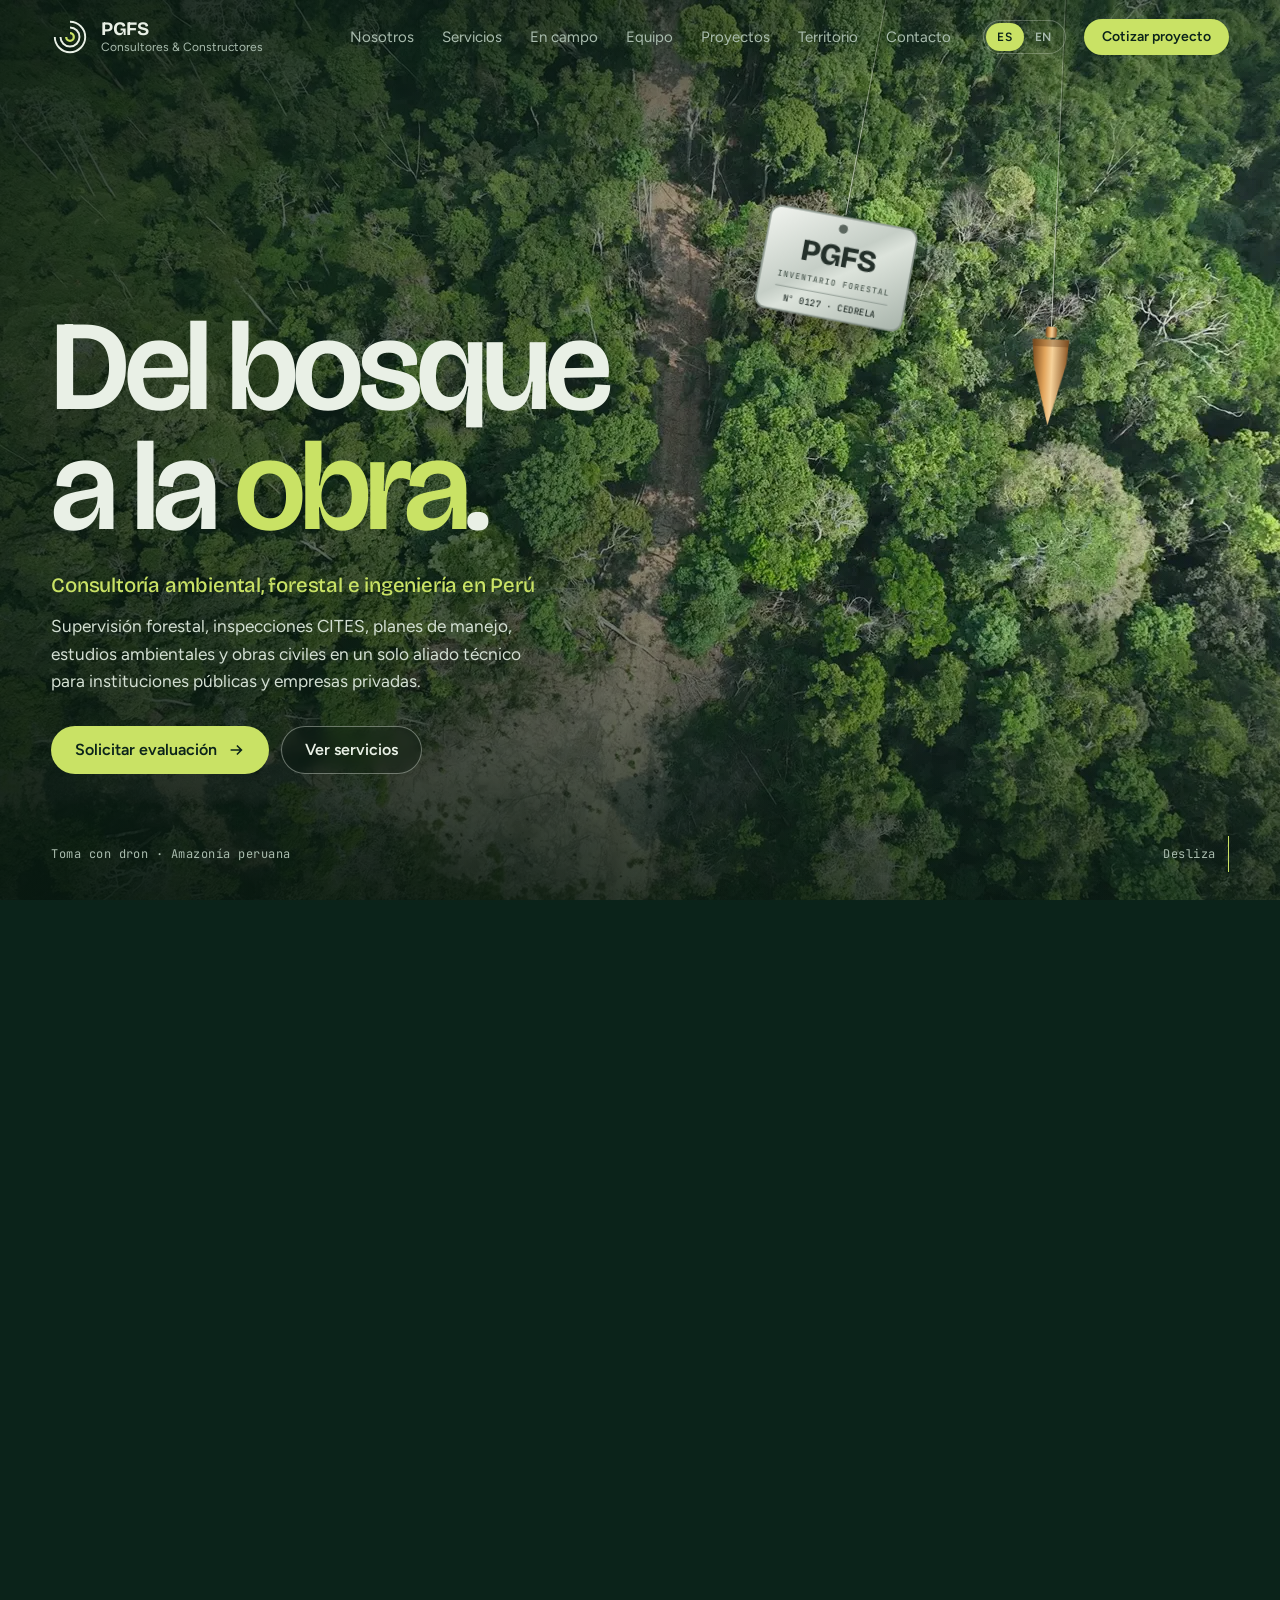
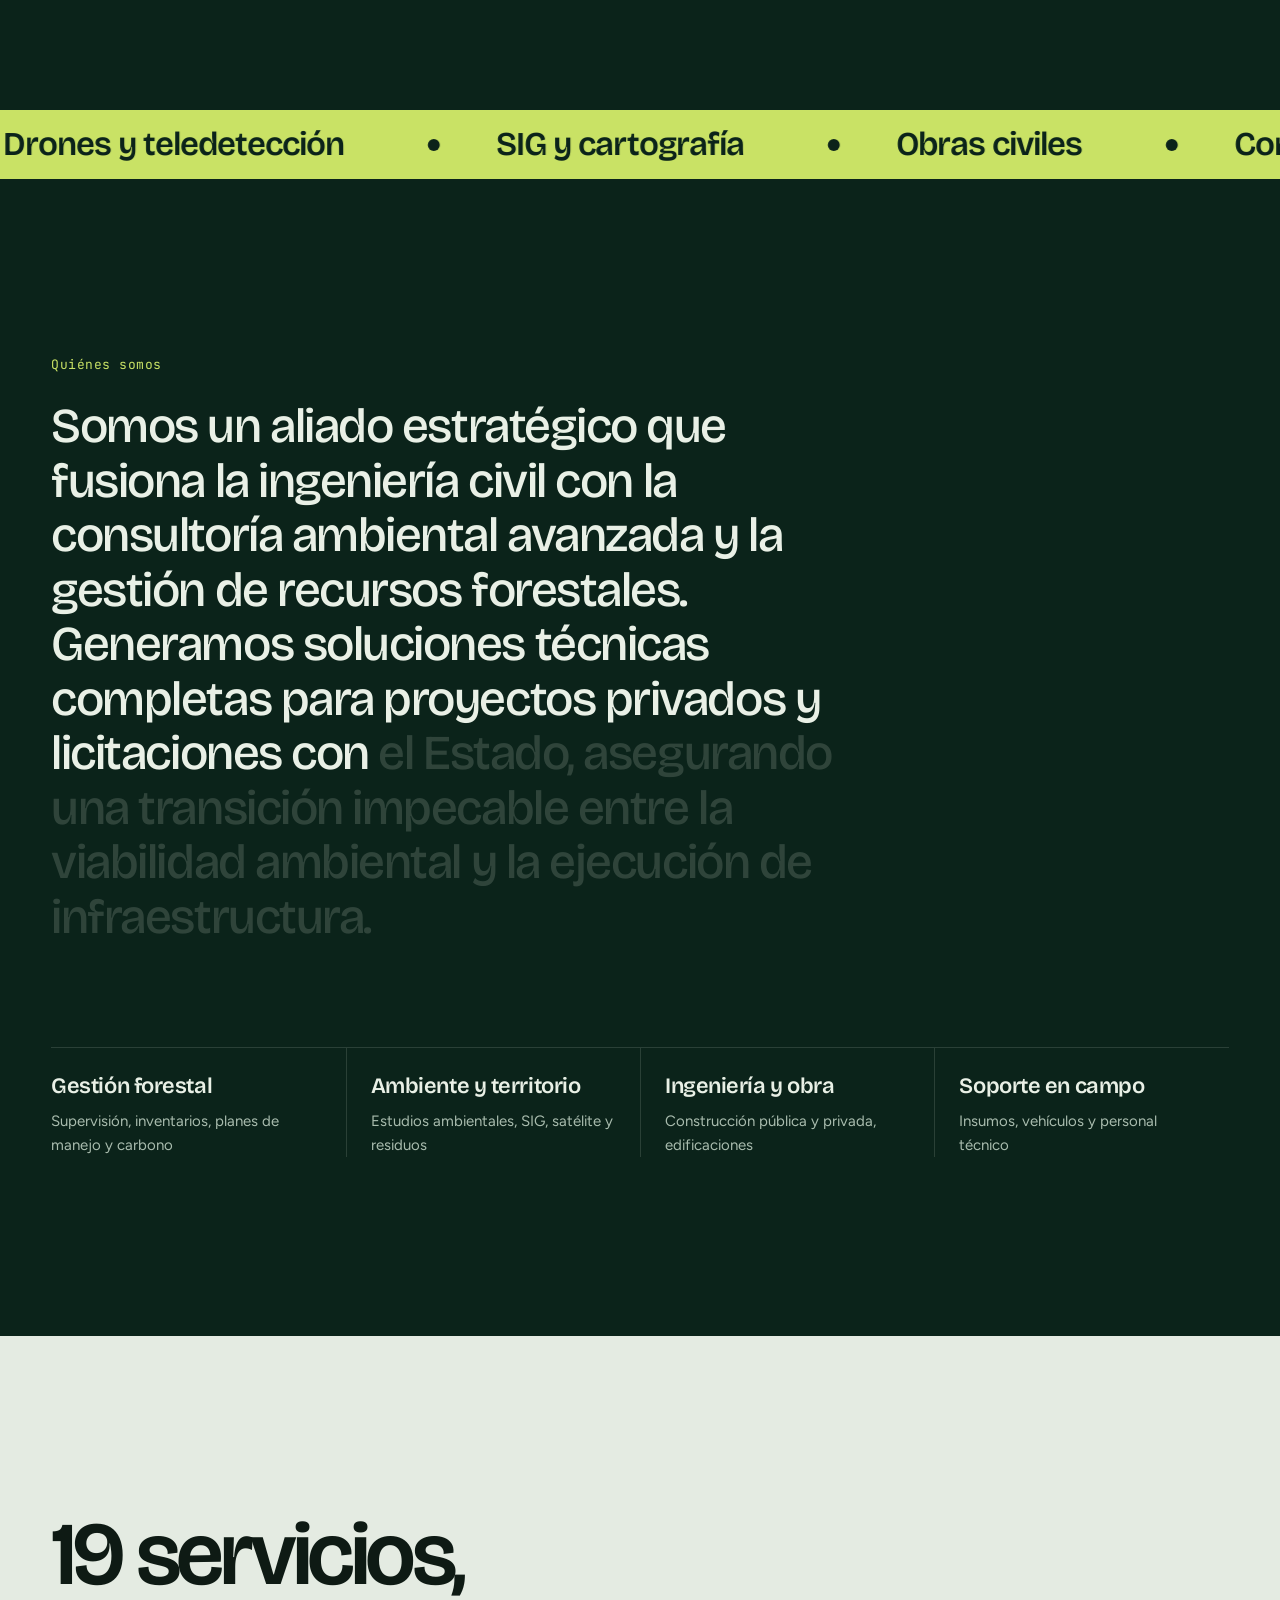
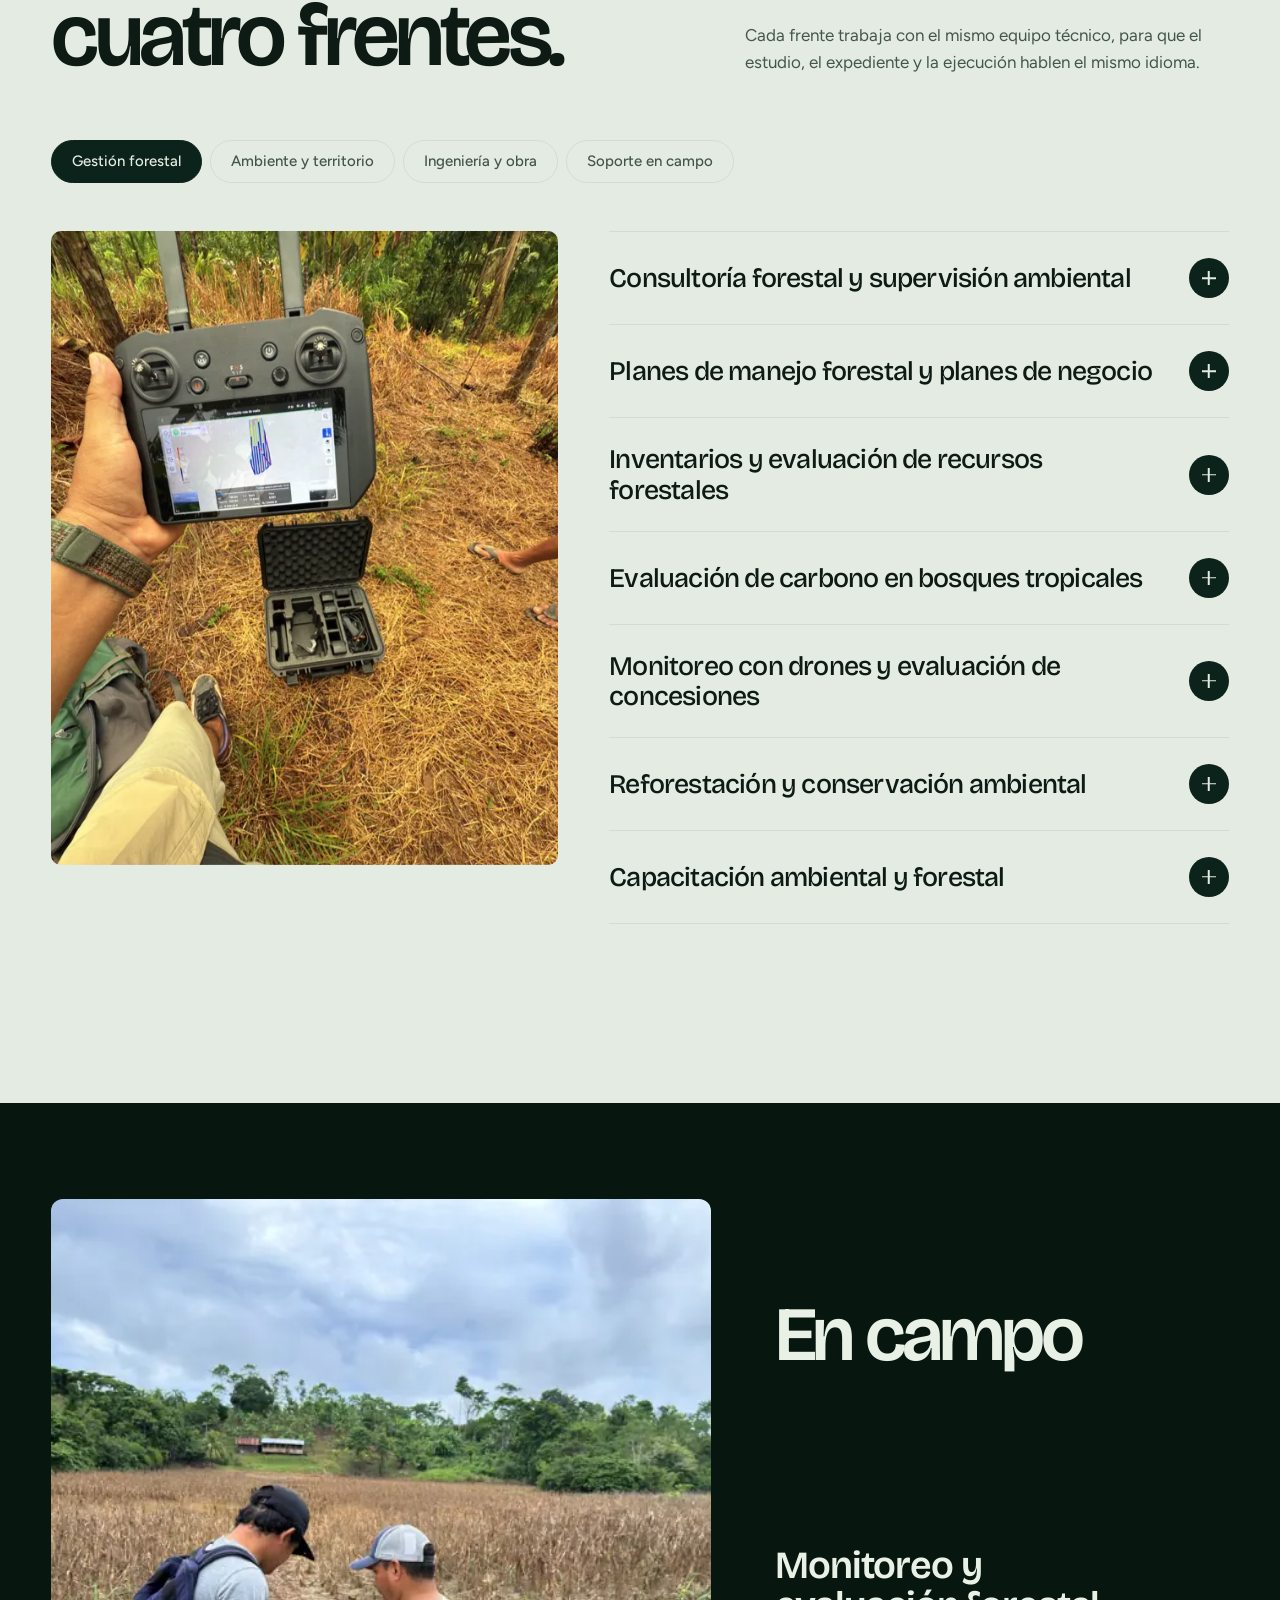
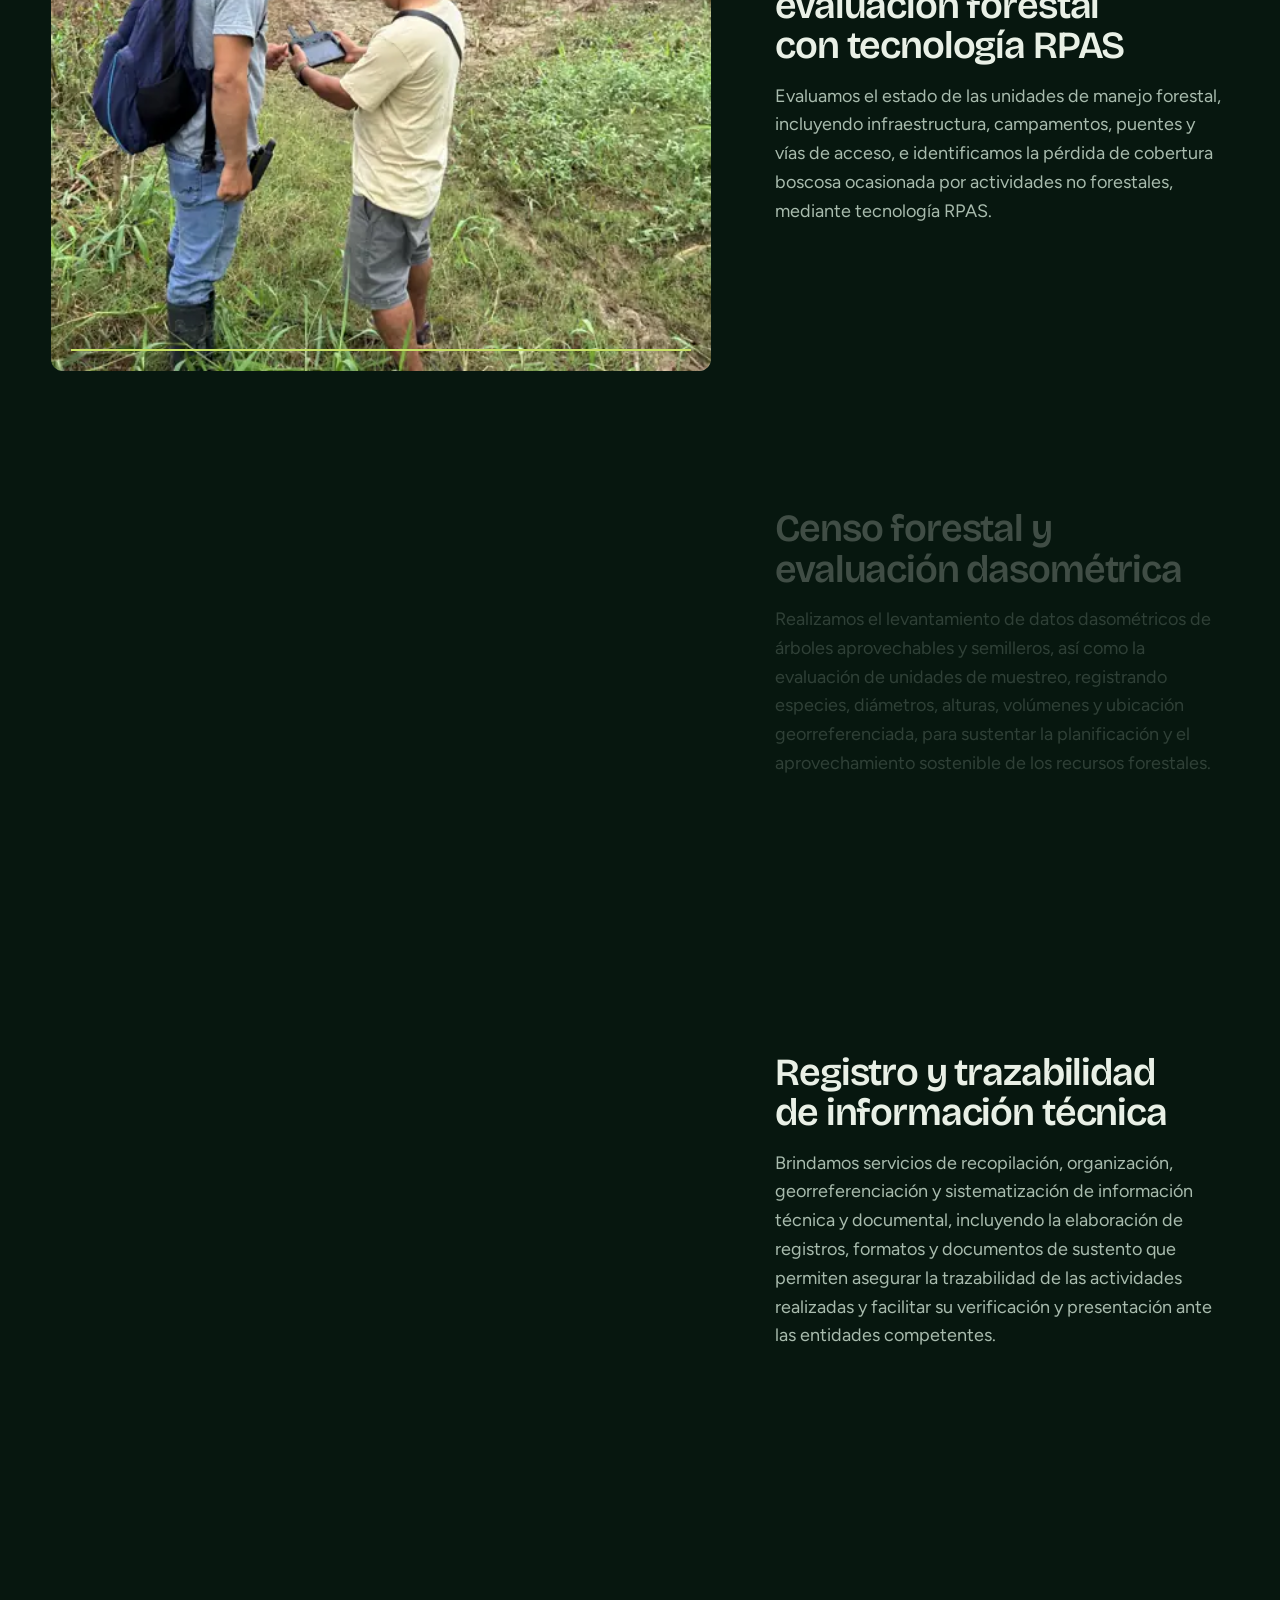
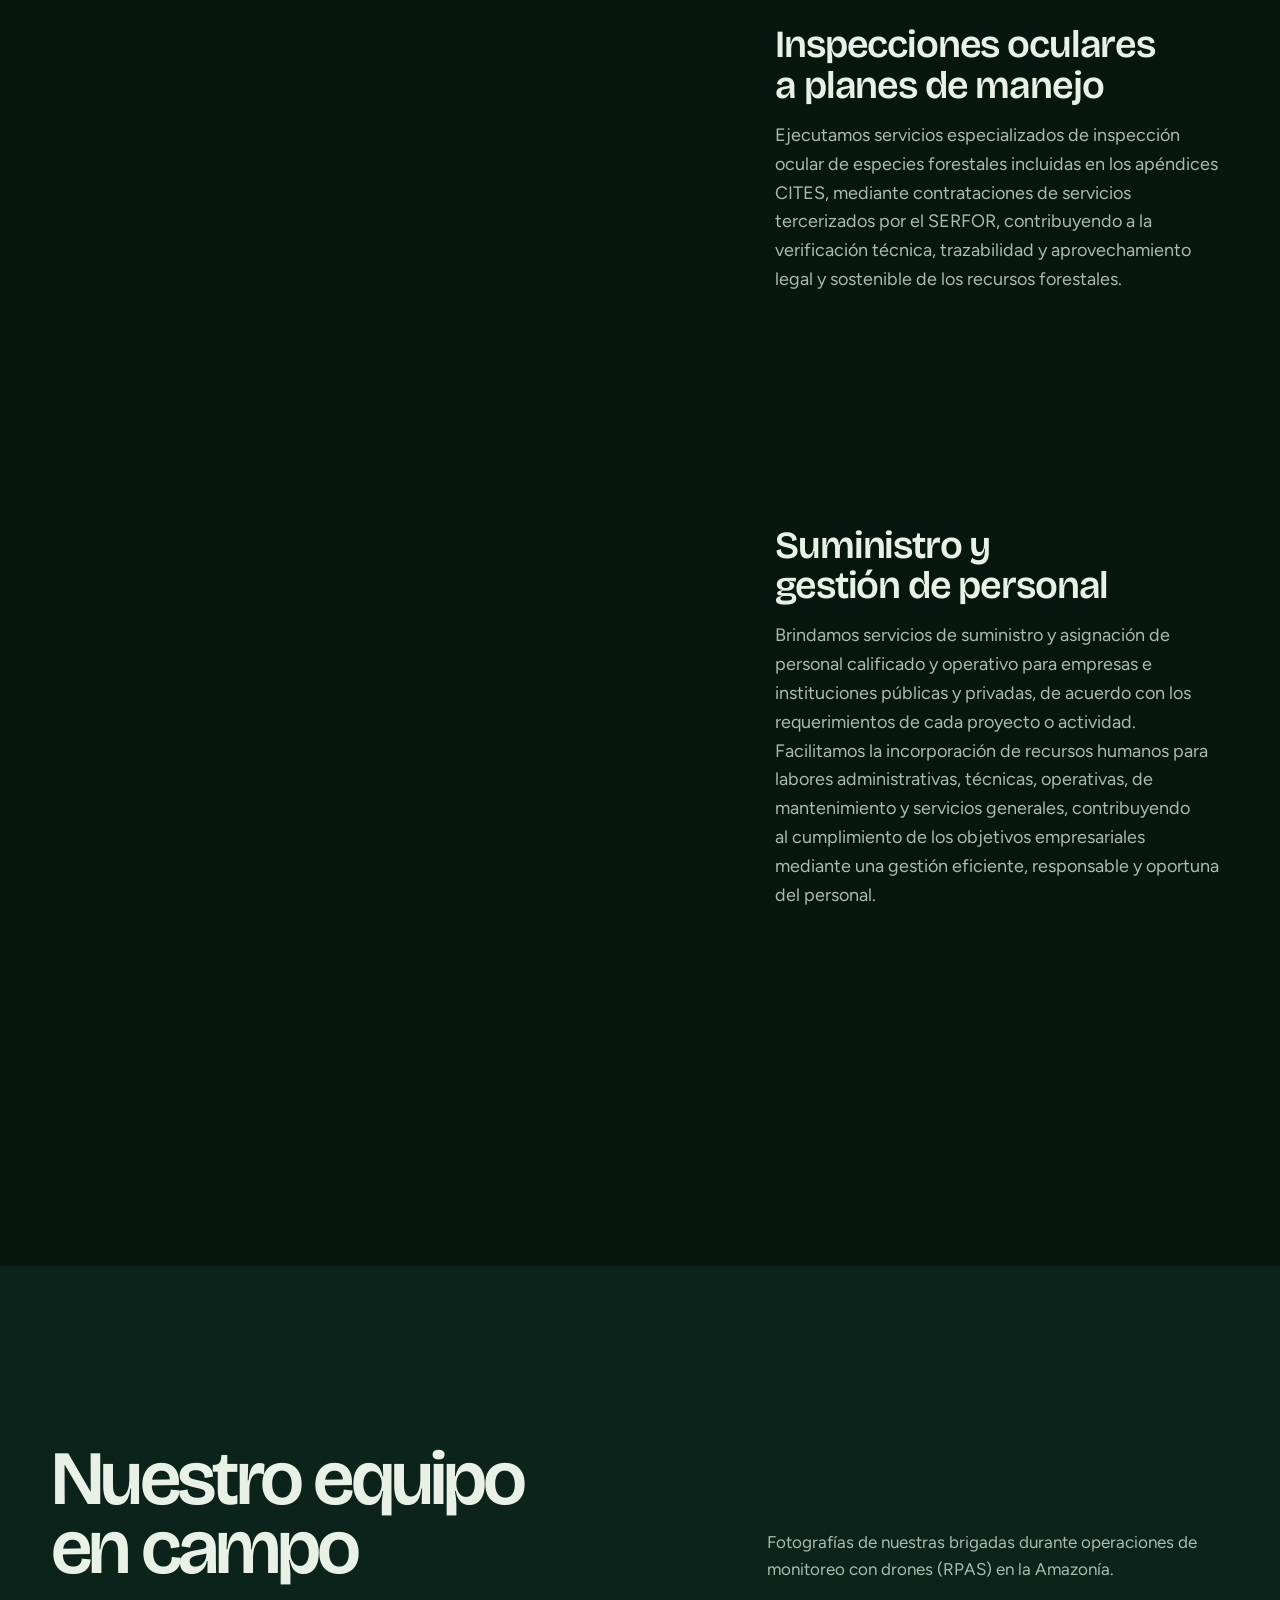
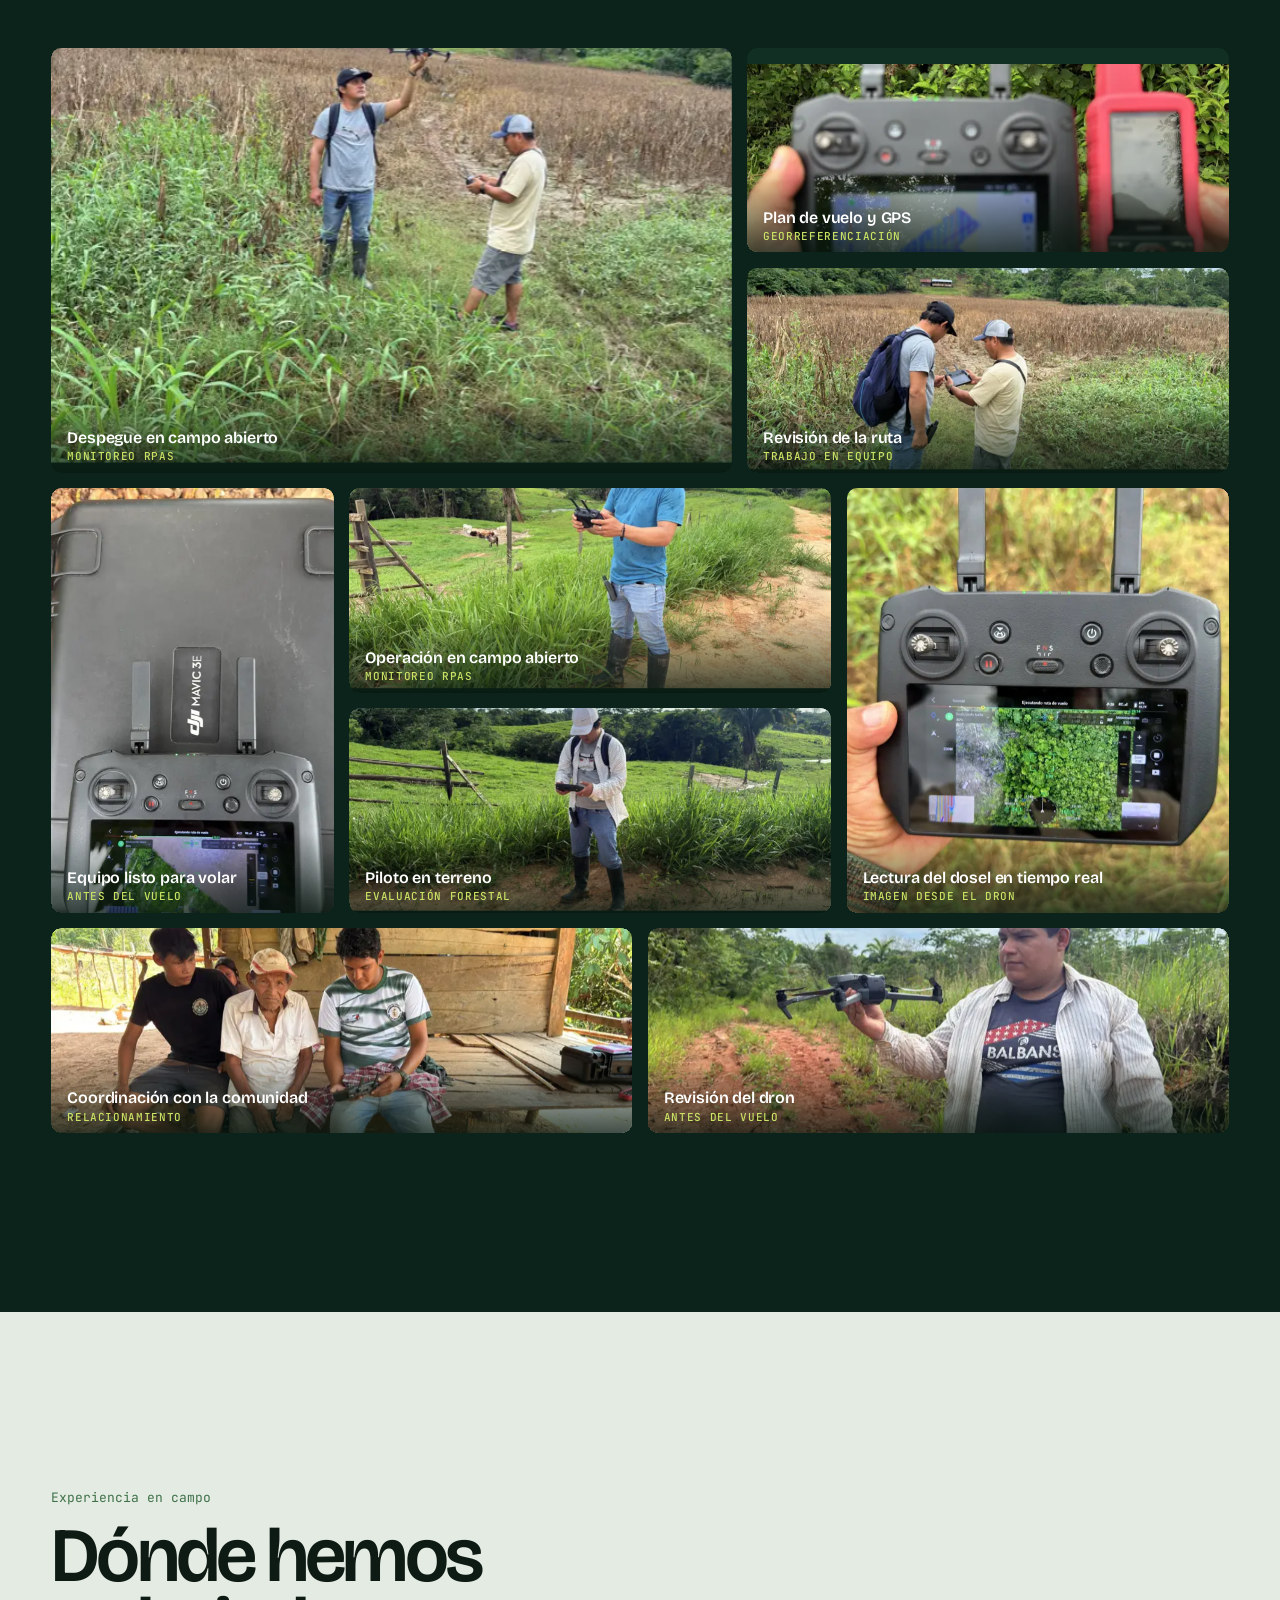
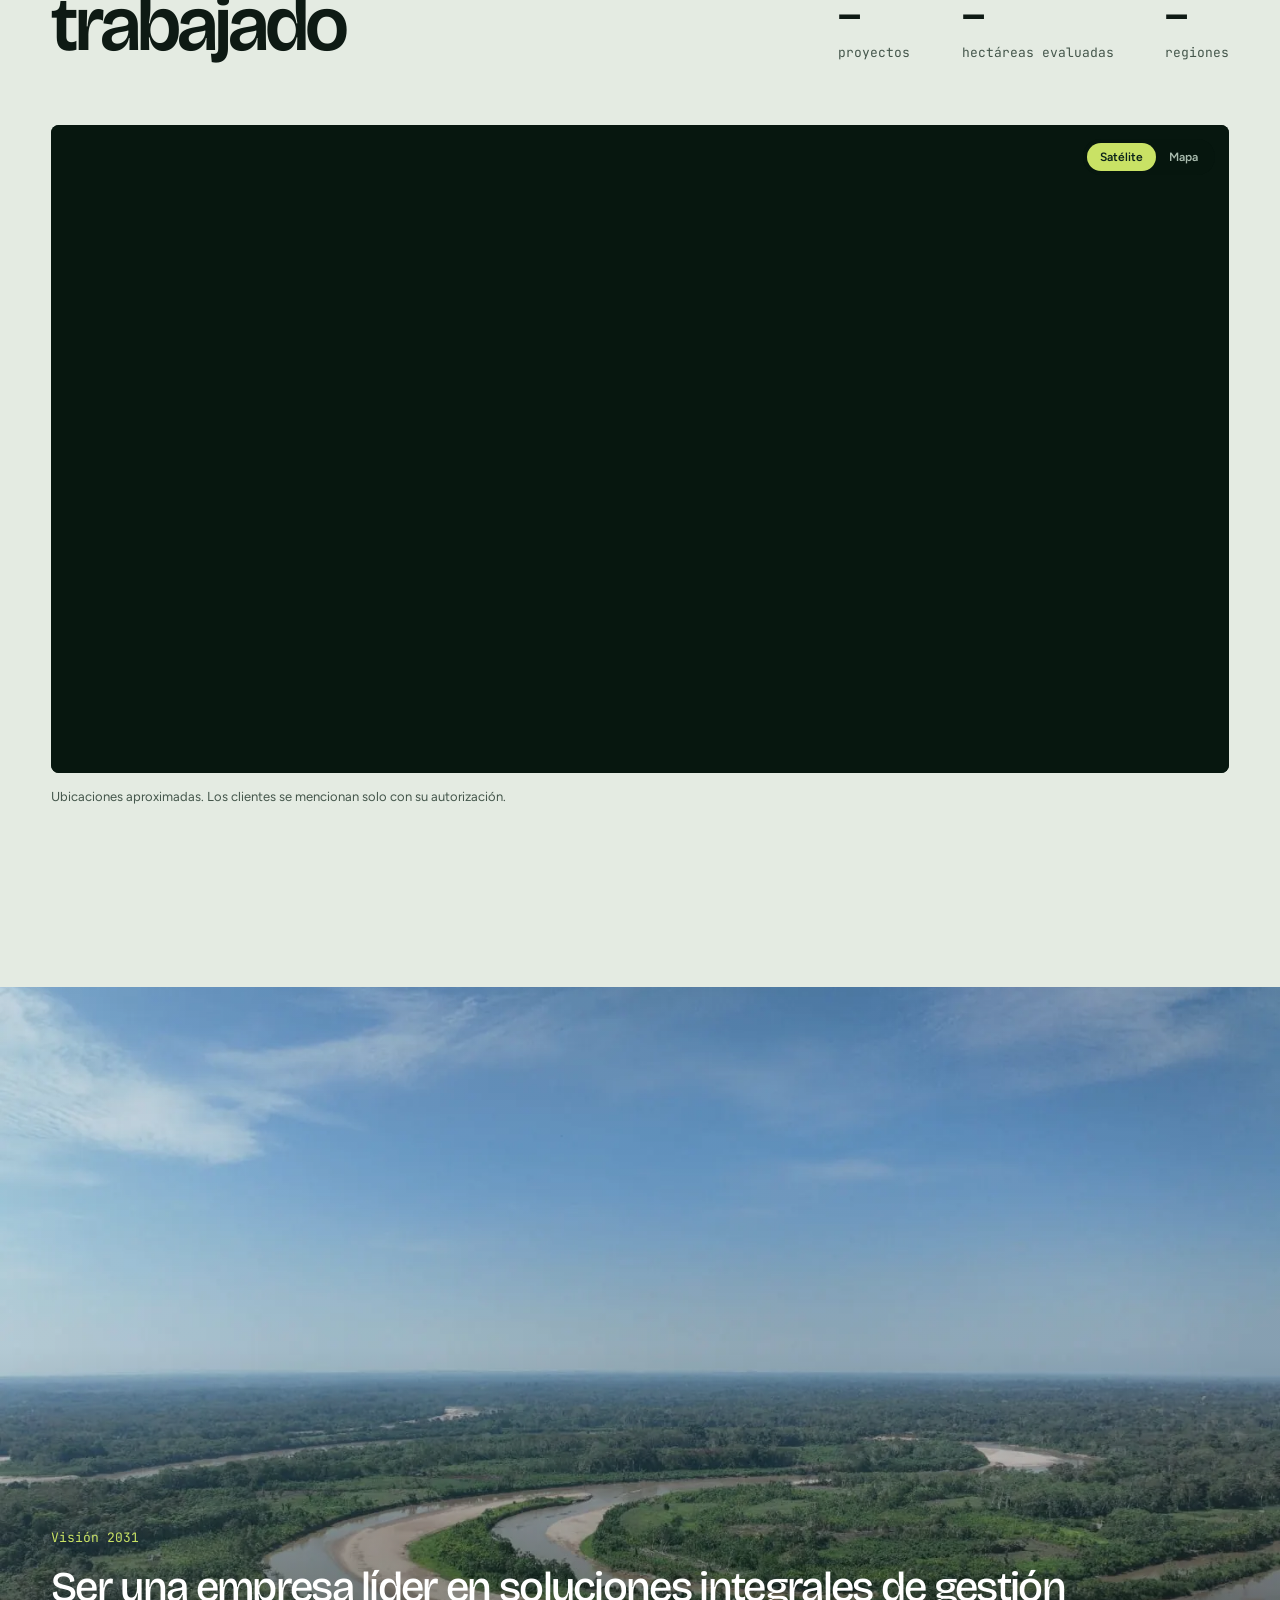
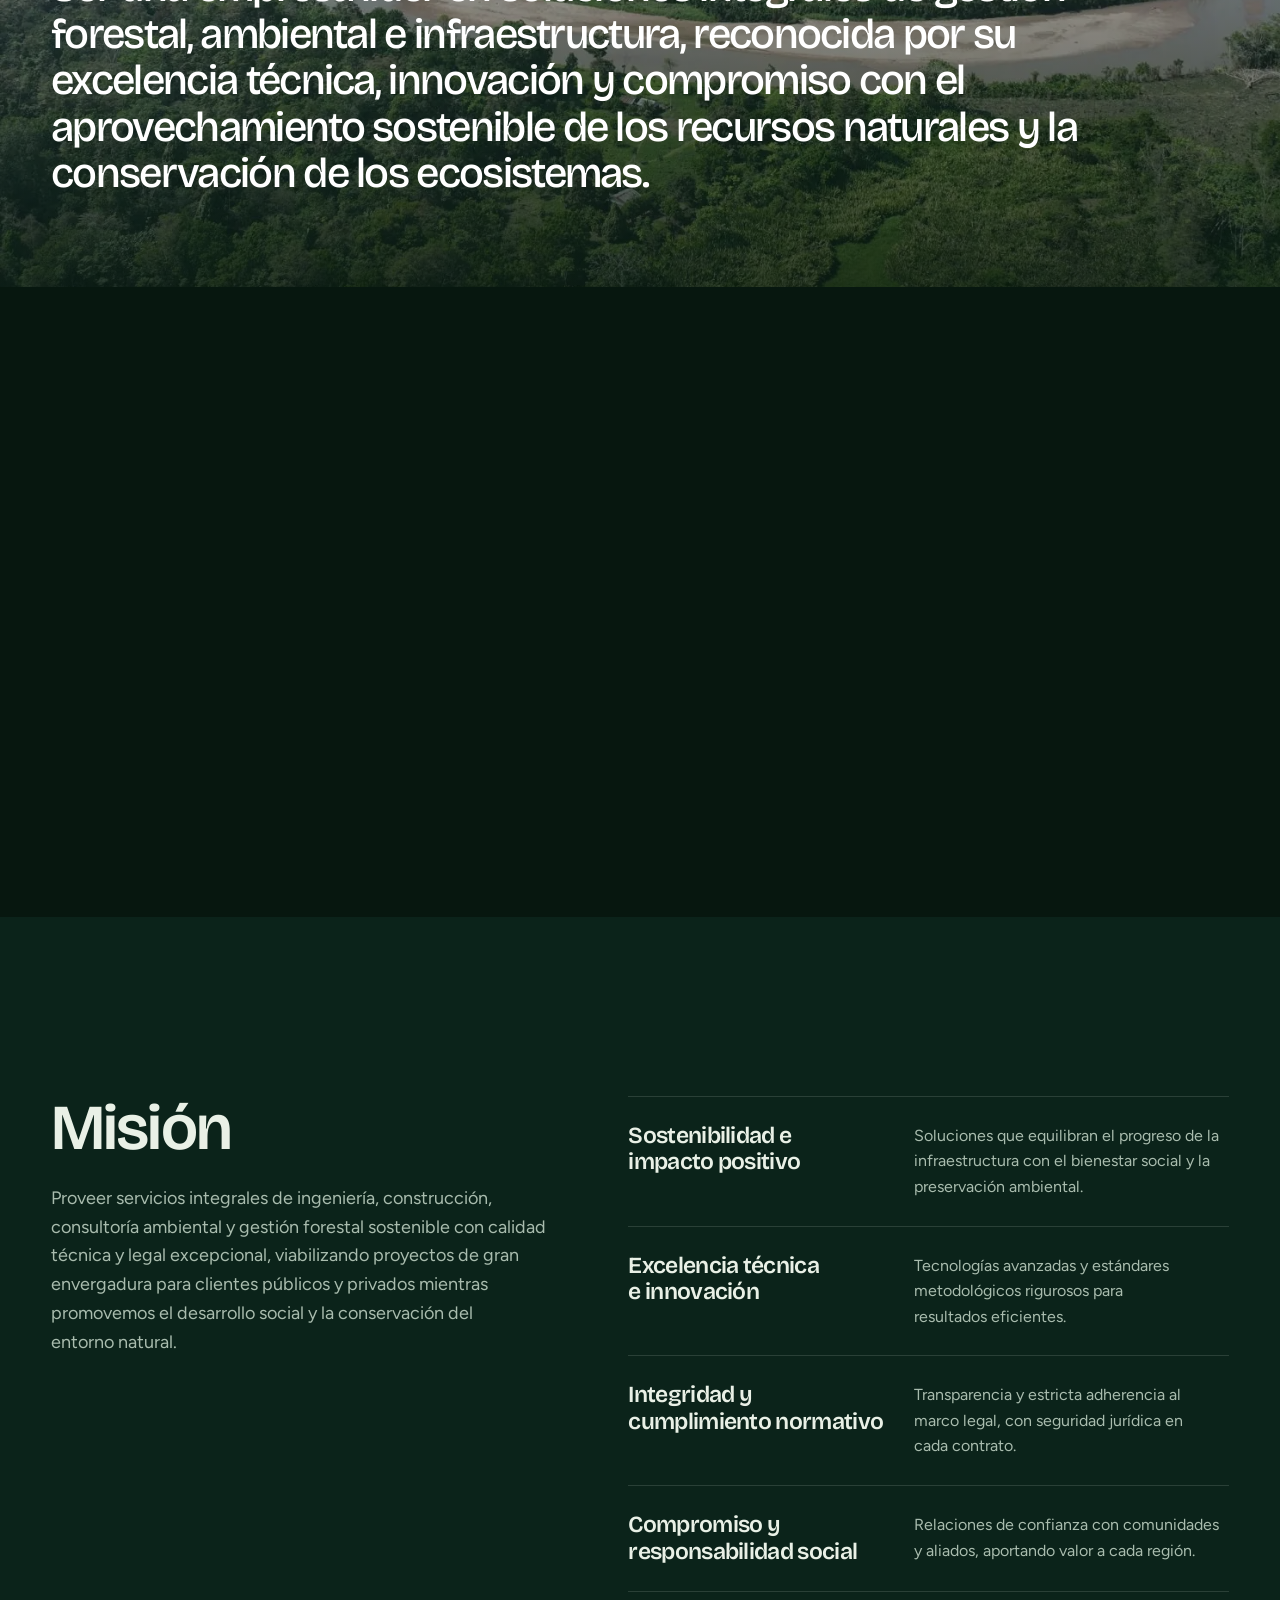
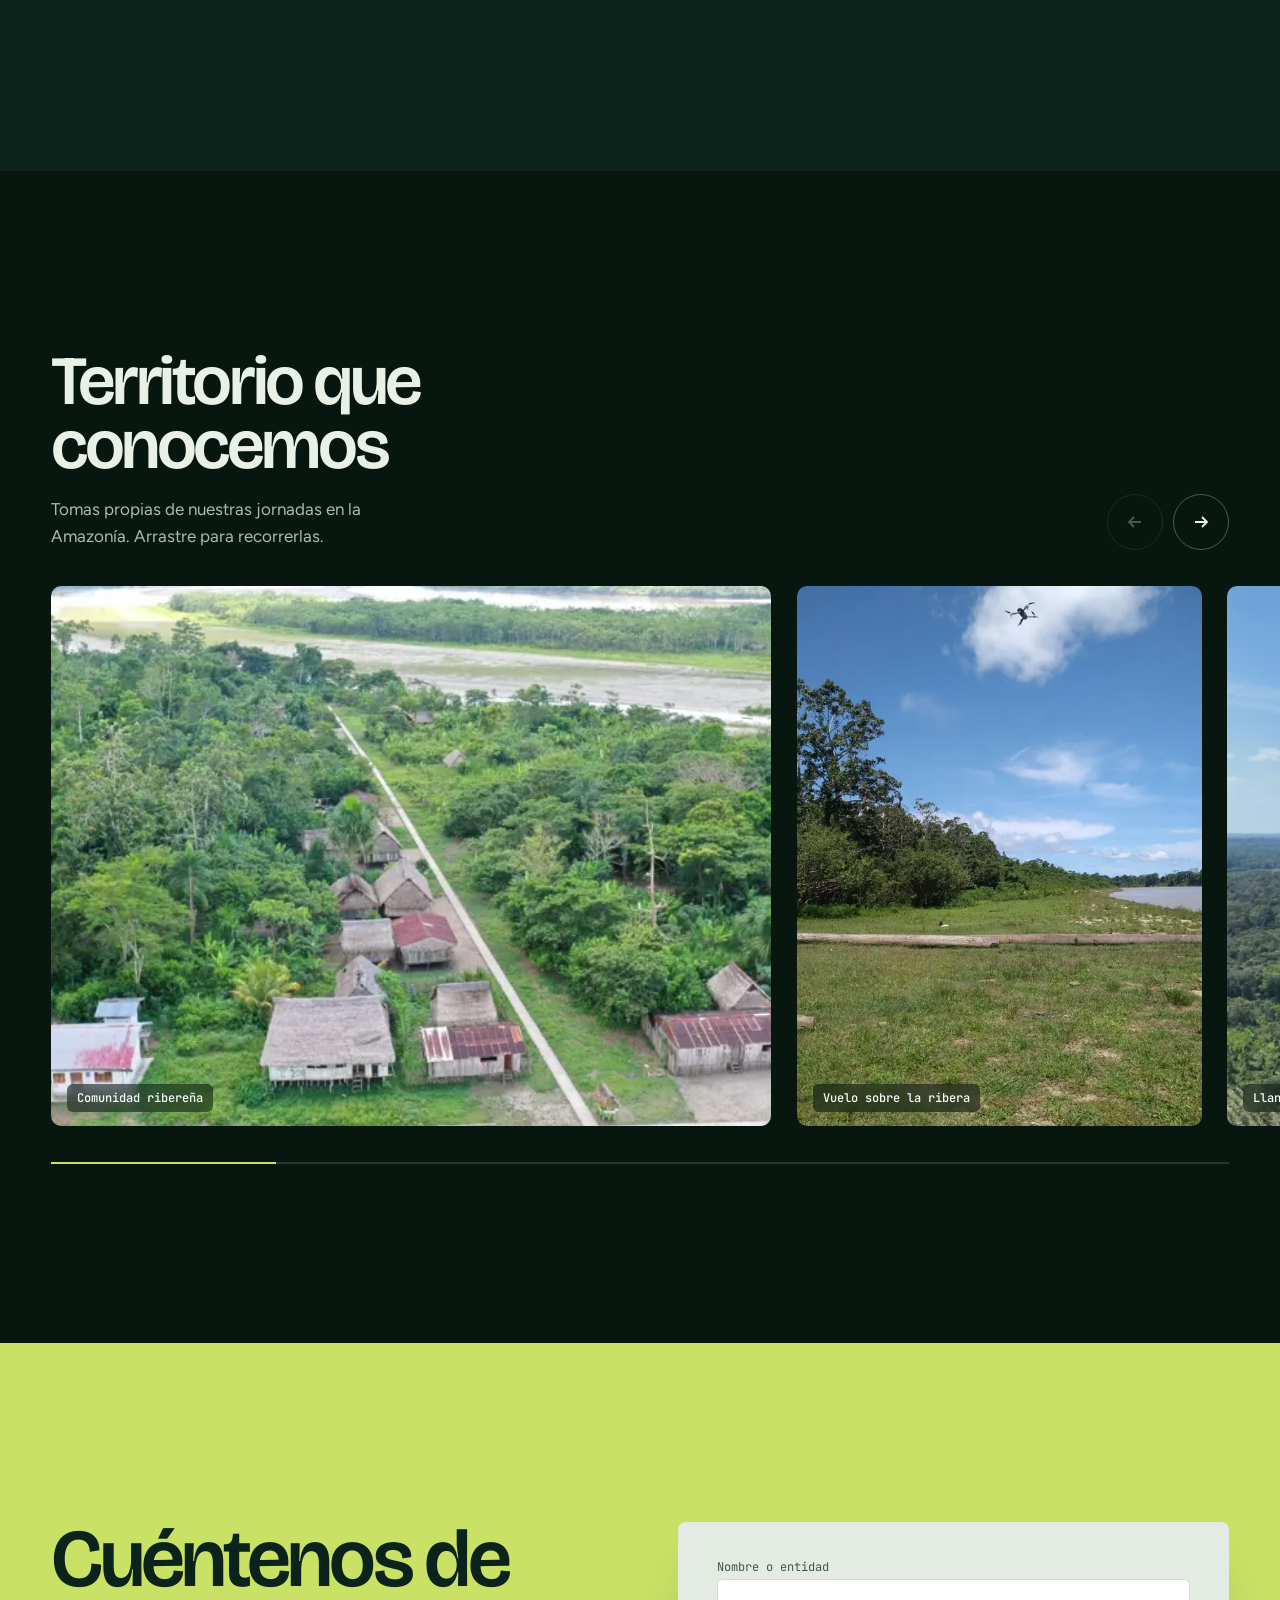
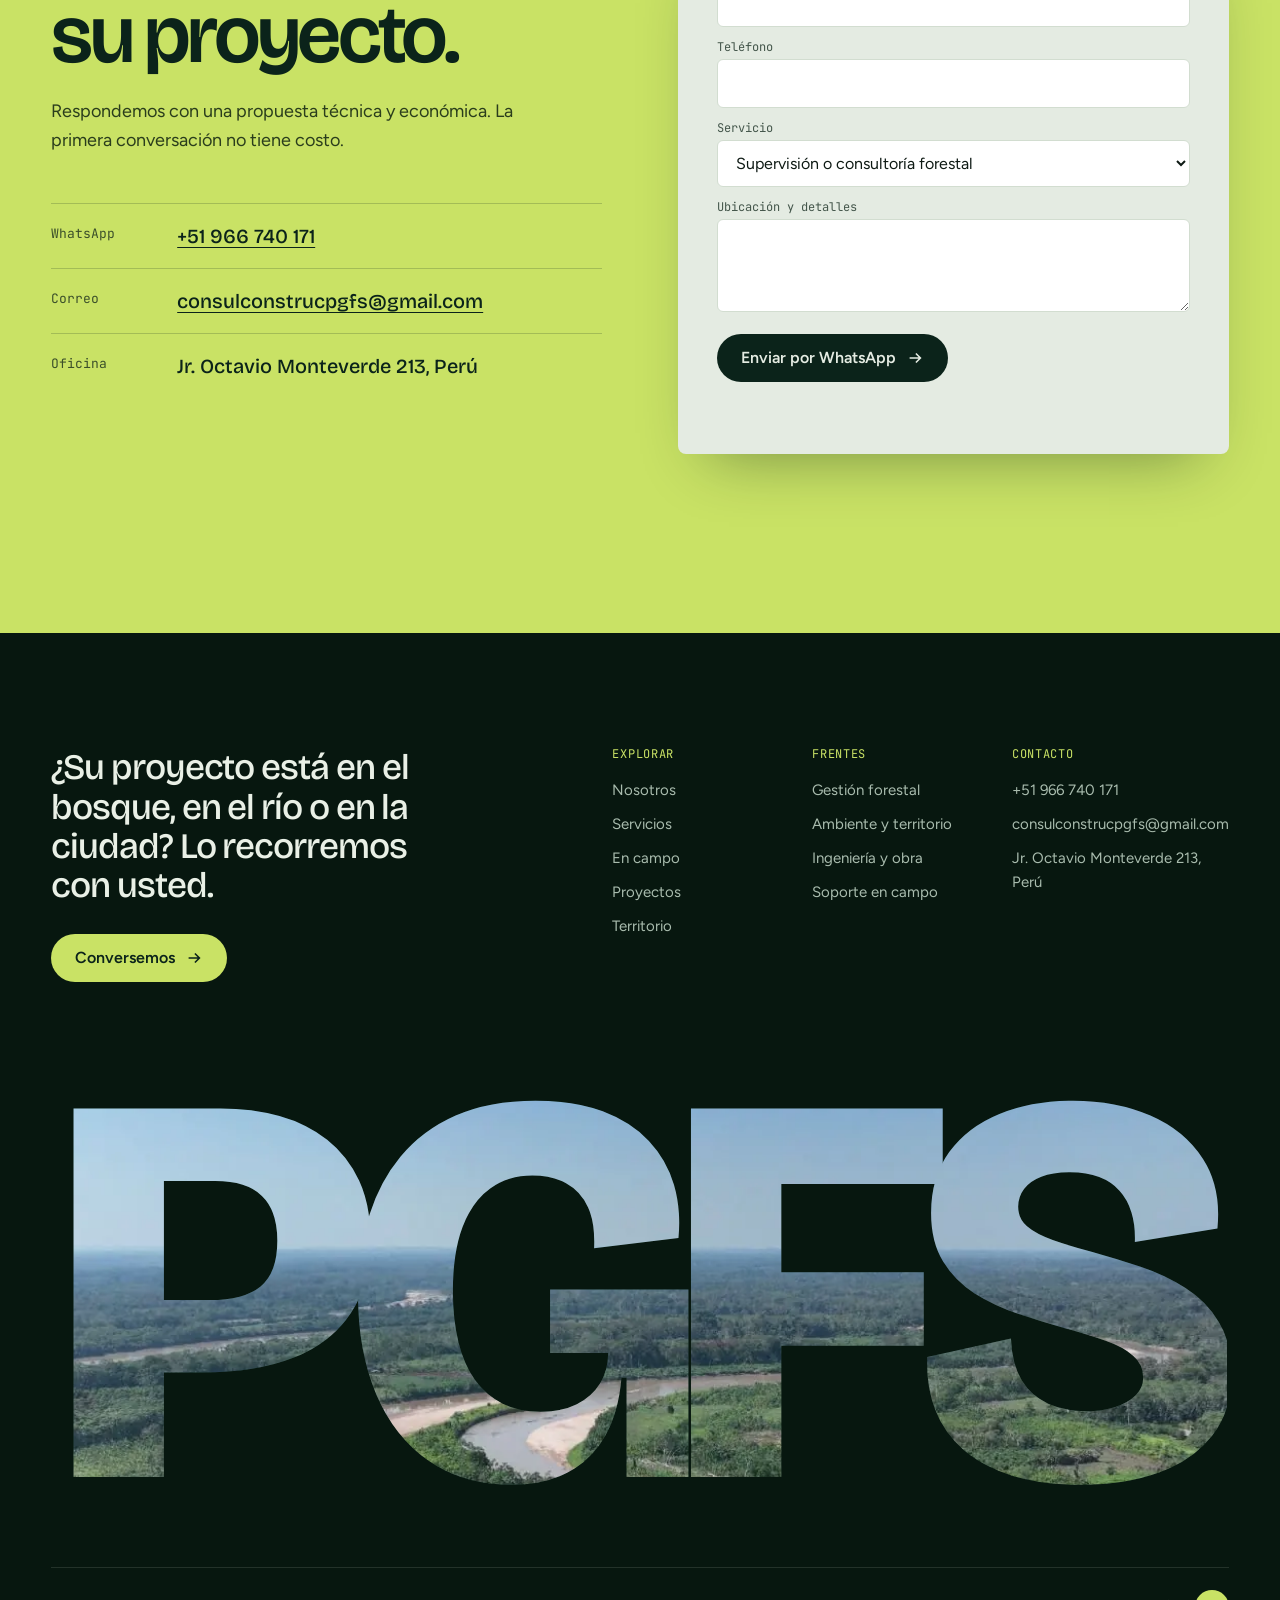
==== commit 763f40b8: "Mapa interactivo de proyectos (con datos de ejemplo, sin publicar)" ====
--- a/index.html
+++ b/index.html
@@ -224,7 +224,7 @@
   <link rel="preconnect" href="https://fonts.gstatic.com" crossorigin>
   <link href="https://fonts.googleapis.com/css2?family=Bricolage+Grotesque:opsz,wght@12..96,300..800&family=Figtree:wght@400;500;600&family=JetBrains+Mono:wght@400;500&display=swap" rel="stylesheet">
   <link rel="preload" as="image" href="/media/hero-poster.webp">
-  <link rel="stylesheet" href="/styles.css?v=202611011900">
+  <link rel="stylesheet" href="/styles.css?v=202611061200">
   <!-- Google Analytics: pegar aquí el ID de medición (G-XXXXXXXXXX). Vacío = desactivado -->
   <script>
     (function () {
@@ -270,6 +270,7 @@
       <a href="#servicios">Servicios</a>
       <a href="#campo">En campo</a>
       <a href="#equipo">Equipo</a>
+      <a href="#proyectos">Proyectos</a>
       <a href="#territorio">Territorio</a>
       <a href="#contacto">Contacto</a>
     </nav>
@@ -529,6 +530,33 @@
       </div>
     </section>
 
+    <!-- Proyectos: mapa con la experiencia en campo (datos en /data/proyectos.json) -->
+    <section class="projects" id="proyectos">
+      <div class="projects__head">
+        <div>
+          <p class="projects__kicker reveal">Experiencia en campo</p>
+          <h2 class="reveal">Dónde hemos trabajado</h2>
+        </div>
+        <dl class="projects__stats reveal" id="projStats">
+          <div><dt>proyectos</dt><dd data-stat="proyectos">–</dd></div>
+          <div><dt>hectáreas evaluadas</dt><dd data-stat="hectareas">–</dd></div>
+          <div><dt>regiones</dt><dd data-stat="regiones">–</dd></div>
+        </dl>
+      </div>
+      <div class="projects__filters reveal" id="projFilters" role="group" aria-label="Filtrar proyectos"></div>
+      <div class="projects__stage reveal">
+        <div class="projects__map" id="projMap" role="region" aria-label="Mapa de proyectos"></div>
+        <div class="projects__layers" role="group" aria-label="Tipo de mapa">
+          <button type="button" data-layer="sat" aria-pressed="true">Satélite</button>
+          <button type="button" data-layer="mapa" aria-pressed="false">Mapa</button>
+        </div>
+        <button type="button" class="projects__touch" id="projTouch" hidden>Toque para explorar el mapa</button>
+        <article class="projects__card" id="projCard" aria-live="polite" hidden></article>
+        <p class="projects__sample" id="projSample" hidden>Datos de ejemplo</p>
+      </div>
+      <p class="projects__note">Ubicaciones aproximadas. Los clientes se mencionan solo con su autorización.</p>
+    </section>
+
     <!-- Visión: la imagen se abre al bajar -->
     <section class="vision" aria-label="Visión">
       <div class="vision__frame" id="visionFrame">
@@ -641,6 +669,7 @@
           <a href="#nosotros">Nosotros</a>
           <a href="#servicios">Servicios</a>
           <a href="#campo">En campo</a>
+          <a href="#proyectos">Proyectos</a>
           <a href="#territorio">Territorio</a>
         </div>
         <div>
@@ -670,6 +699,7 @@
     </div>
   </footer>
 
-  <script src="/main.js?v=202611011900"></script>
+  <script src="/main.js?v=202611061200"></script>
+  <script src="/mapa.js?v=202611061200"></script>
 </body>
 </html>
--- a/styles.css
+++ b/styles.css
@@ -119,6 +119,12 @@
 .nav__links a { text-decoration: none; font-size: 15px; color: var(--on-dark-2); transition: color 200ms ease; }
 .nav__links a:hover { color: var(--on-dark); }
 .nav__burger { display: none; }
+@media (min-width: 901px) and (max-width: 1240px) {
+  .nav { gap: 20px; }
+  .nav__links { gap: 16px; }
+  .nav__links a { font-size: 14px; white-space: nowrap; }
+  .nav__logo em { display: none; }
+}
 .lang { display: flex; padding: 3px; border-radius: 999px; box-shadow: inset 0 0 0 1px rgba(233, 240, 230, 0.28); margin-right: -14px; }
 .lang a { font: 600 12px/1 var(--body); letter-spacing: 0.05em; padding: 8px 11px; border-radius: 999px; color: var(--on-dark-2); text-decoration: none; transition: color 200ms ease; }
 .lang a[href]:hover { color: var(--on-dark); }
@@ -493,3 +499,87 @@
   .tile__live::before { animation: none; }
   .foot__mark span { transform: none; transition: none; }
 }
+
+/* ---------- Proyectos: mapa de experiencia en campo ---------- */
+.projects { background: var(--mist); color: var(--ink); padding: var(--section) var(--gutter); }
+.projects__head { display: grid; grid-template-columns: 1.1fr 1fr; gap: 32px; align-items: end; margin-bottom: clamp(28px, 4vw, 48px); }
+.projects__kicker { font: 400 13px/1 var(--mono); color: var(--moss); margin-bottom: 18px; }
+.projects__head h2 { font-size: clamp(44px, 6vw, 96px); line-height: 0.9; letter-spacing: -0.05em; }
+.projects__stats { display: flex; justify-content: flex-end; gap: clamp(24px, 4vw, 56px); margin: 0; }
+.projects__stats div { display: flex; flex-direction: column-reverse; }
+.projects__stats dd { margin: 0; font: 500 clamp(32px, 3.6vw, 56px)/1 var(--display); letter-spacing: -0.04em; font-variant-numeric: tabular-nums; }
+.projects__stats dt { margin-top: 8px; font: 400 13px/1.2 var(--mono); color: var(--on-light-2); }
+
+.projects__filters { display: flex; flex-wrap: wrap; gap: 8px; margin-bottom: 16px; }
+.chip { display: inline-flex; align-items: center; gap: 8px; padding: 9px 15px; border-radius: 999px; border: 1px solid rgba(11, 35, 26, 0.18); background: transparent; color: var(--ink); font: 500 14px/1 var(--body); cursor: pointer; transition: background-color 200ms ease, color 200ms ease, border-color 200ms ease, transform 160ms var(--ease-out); }
+.chip i { width: 9px; height: 9px; border-radius: 50%; box-shadow: 0 0 0 1px rgba(11, 35, 26, 0.25); }
+.chip[aria-pressed="true"] { background: var(--forest-900); border-color: var(--forest-900); color: var(--mist); }
+.chip:active { transform: scale(0.97); }
+@media (hover: hover) and (pointer: fine) { .chip:hover { border-color: rgba(11, 35, 26, 0.5); } }
+.projects__sep { width: 1px; align-self: stretch; margin: 4px 6px; background: rgba(11, 35, 26, 0.18); flex: none; }
+
+.projects__stage { position: relative; height: clamp(480px, 72vh, 720px); border-radius: 8px; overflow: hidden; background: var(--forest-950); isolation: isolate; }
+.projects__map { position: absolute; inset: 0; font: 400 13px/1.4 var(--body); background: var(--forest-950); }
+.projects__map .leaflet-control-attribution { font-size: 10px; background: rgba(233, 240, 230, 0.75); }
+.projects__map .leaflet-bar { border: 0; box-shadow: 0 6px 18px rgba(7, 23, 15, 0.35); }
+.projects__map .leaflet-bar a { background: var(--forest-900); color: var(--mist); border-color: rgba(233, 240, 230, 0.15); }
+.projects__map .leaflet-bar a:hover { background: var(--forest-700); color: #fff; }
+.projects__map .leaflet-control-zoom { margin: 14px 0 0 14px; }
+
+.pin { width: 16px; height: 16px; border-radius: 50%; border: 2.5px solid #fff; box-shadow: 0 0 0 6px rgba(255, 255, 255, 0.16), 0 2px 8px rgba(0, 0, 0, 0.45); transition: transform 260ms var(--ease-out), box-shadow 260ms var(--ease-out); }
+.pin-wrap:focus-visible { outline: none; }
+.pin-wrap:focus-visible .pin { box-shadow: 0 0 0 4px var(--lichen), 0 2px 8px rgba(0, 0, 0, 0.45); }
+.pin-wrap.is-active { z-index: 1000 !important; }
+.pin-wrap.is-active .pin { transform: scale(1.55); box-shadow: 0 0 0 7px rgba(201, 226, 101, 0.4), 0 2px 10px rgba(0, 0, 0, 0.5); }
+@media (hover: hover) and (pointer: fine) { .pin-wrap:hover .pin { transform: scale(1.3); } .pin-wrap.is-active:hover .pin { transform: scale(1.55); } }
+
+.projects__layers { position: absolute; top: 14px; right: 14px; z-index: 500; display: flex; padding: 4px; border-radius: 999px; background: rgba(7, 23, 15, 0.82); backdrop-filter: blur(8px); -webkit-backdrop-filter: blur(8px); }
+.projects__layers button { border: 0; background: none; padding: 8px 13px; border-radius: 999px; font: 600 12px/1 var(--body); color: var(--on-dark-2); cursor: pointer; transition: background-color 200ms ease, color 200ms ease; }
+.projects__layers button[aria-pressed="true"] { background: var(--lichen); color: var(--forest-900); }
+
+.projects__card { position: absolute; left: 16px; bottom: 16px; z-index: 600; width: 360px; max-height: calc(100% - 32px); overflow: auto; background: var(--mist); color: var(--ink); border-radius: 8px; box-shadow: 0 24px 50px -16px rgba(7, 23, 15, 0.6); }
+.projects__card[hidden] { display: none; }
+.card__media { position: relative; height: 170px; background: var(--forest-800); }
+.card__media img { position: absolute; inset: 0; width: 100%; height: 100%; object-fit: cover; opacity: 0; transition: opacity 400ms ease; }
+.card__media img.is-on { opacity: 1; }
+.card__dots { position: absolute; left: 0; right: 0; bottom: 6px; display: flex; justify-content: center; gap: 2px; }
+.card__dots button { width: 24px; height: 24px; padding: 0; border: 0; background: none; cursor: pointer; display: grid; place-items: center; }
+.card__dots button::before { content: ""; width: 7px; height: 7px; border-radius: 50%; background: rgba(255, 255, 255, 0.55); transition: background-color 200ms ease, transform 200ms ease; }
+.card__dots button[aria-current="true"]::before { background: #fff; transform: scale(1.25); }
+.card__close { position: absolute; top: 10px; right: 10px; z-index: 1; width: 34px; height: 34px; border: 0; border-radius: 50%; background: rgba(7, 23, 15, 0.7); color: #fff; cursor: pointer; display: grid; place-items: center; transition: transform 160ms var(--ease-out); }
+.card__close:active { transform: scale(0.92); }
+.card__close svg { width: 14px; height: 14px; }
+.card__body { padding: 16px 18px 18px; }
+.card__tag { display: flex; align-items: center; gap: 8px; font: 400 11px/1.2 var(--mono); letter-spacing: 0.06em; text-transform: uppercase; color: var(--moss); }
+.card__tag i { width: 8px; height: 8px; border-radius: 50%; box-shadow: 0 0 0 1px rgba(11, 35, 26, 0.25); }
+.card__body h3 { margin: 8px 0 4px; font: 600 21px/1.15 var(--display); letter-spacing: -0.02em; padding-right: 8px; }
+.card__place { font-size: 14px; color: var(--on-light-2); }
+.card__client { margin-top: 6px; font-size: 13px; color: var(--on-light-2); }
+.card__kv { display: grid; grid-template-columns: repeat(auto-fit, minmax(90px, 1fr)); gap: 8px; margin: 12px 0 0; }
+.card__kv div { display: flex; flex-direction: column-reverse; background: #fff; border-radius: 6px; padding: 8px 10px; }
+.card__kv dd { margin: 0; font: 600 16px/1.2 var(--display); font-variant-numeric: tabular-nums; }
+.card__kv dt { font-size: 11px; color: var(--on-light-2); }
+
+.projects__touch { position: absolute; inset: 0; z-index: 450; border: 0; background: rgba(7, 23, 15, 0.28); color: #fff; font: 600 15px/1 var(--body); cursor: pointer; display: grid; place-items: start center; padding-top: min(28%, 200px); }
+.projects__touch span { padding: 12px 18px; border-radius: 999px; background: rgba(7, 23, 15, 0.8); }
+.projects__touch[hidden] { display: none; }
+.projects__sample { position: absolute; top: 14px; left: 62px; z-index: 500; margin: 0; padding: 7px 11px; border-radius: 6px; background: rgba(200, 118, 63, 0.95); color: #fff; font: 400 11px/1 var(--mono); }
+.projects__sample[hidden] { display: none; }
+.projects__note { margin-top: 14px; font-size: 13px; color: var(--on-light-2); }
+
+@media (max-width: 900px) {
+  .projects__head { grid-template-columns: 1fr; }
+  .projects__stats { justify-content: flex-start; }
+  .projects__filters { flex-wrap: nowrap; overflow-x: auto; margin-left: calc(var(--gutter) * -1); margin-right: calc(var(--gutter) * -1); padding: 0 var(--gutter); scrollbar-width: none; }
+  .projects__filters::-webkit-scrollbar { display: none; }
+  .chip { white-space: nowrap; flex: none; }
+  .projects__stage { height: min(640px, 82svh); margin-left: calc(var(--gutter) * -1); margin-right: calc(var(--gutter) * -1); border-radius: 0; }
+  .projects__card { left: 10px; right: 10px; bottom: 10px; width: auto; max-height: 62%; }
+  .card__media { height: 120px; }
+  .projects__layers { top: 10px; right: 10px; }
+  .projects__sample { top: 10px; left: 10px; }
+  .projects__map .leaflet-control-zoom { display: none; }
+}
+@media (prefers-reduced-motion: reduce) {
+  .pin, .card__media img, .chip { transition: none; }
+}
